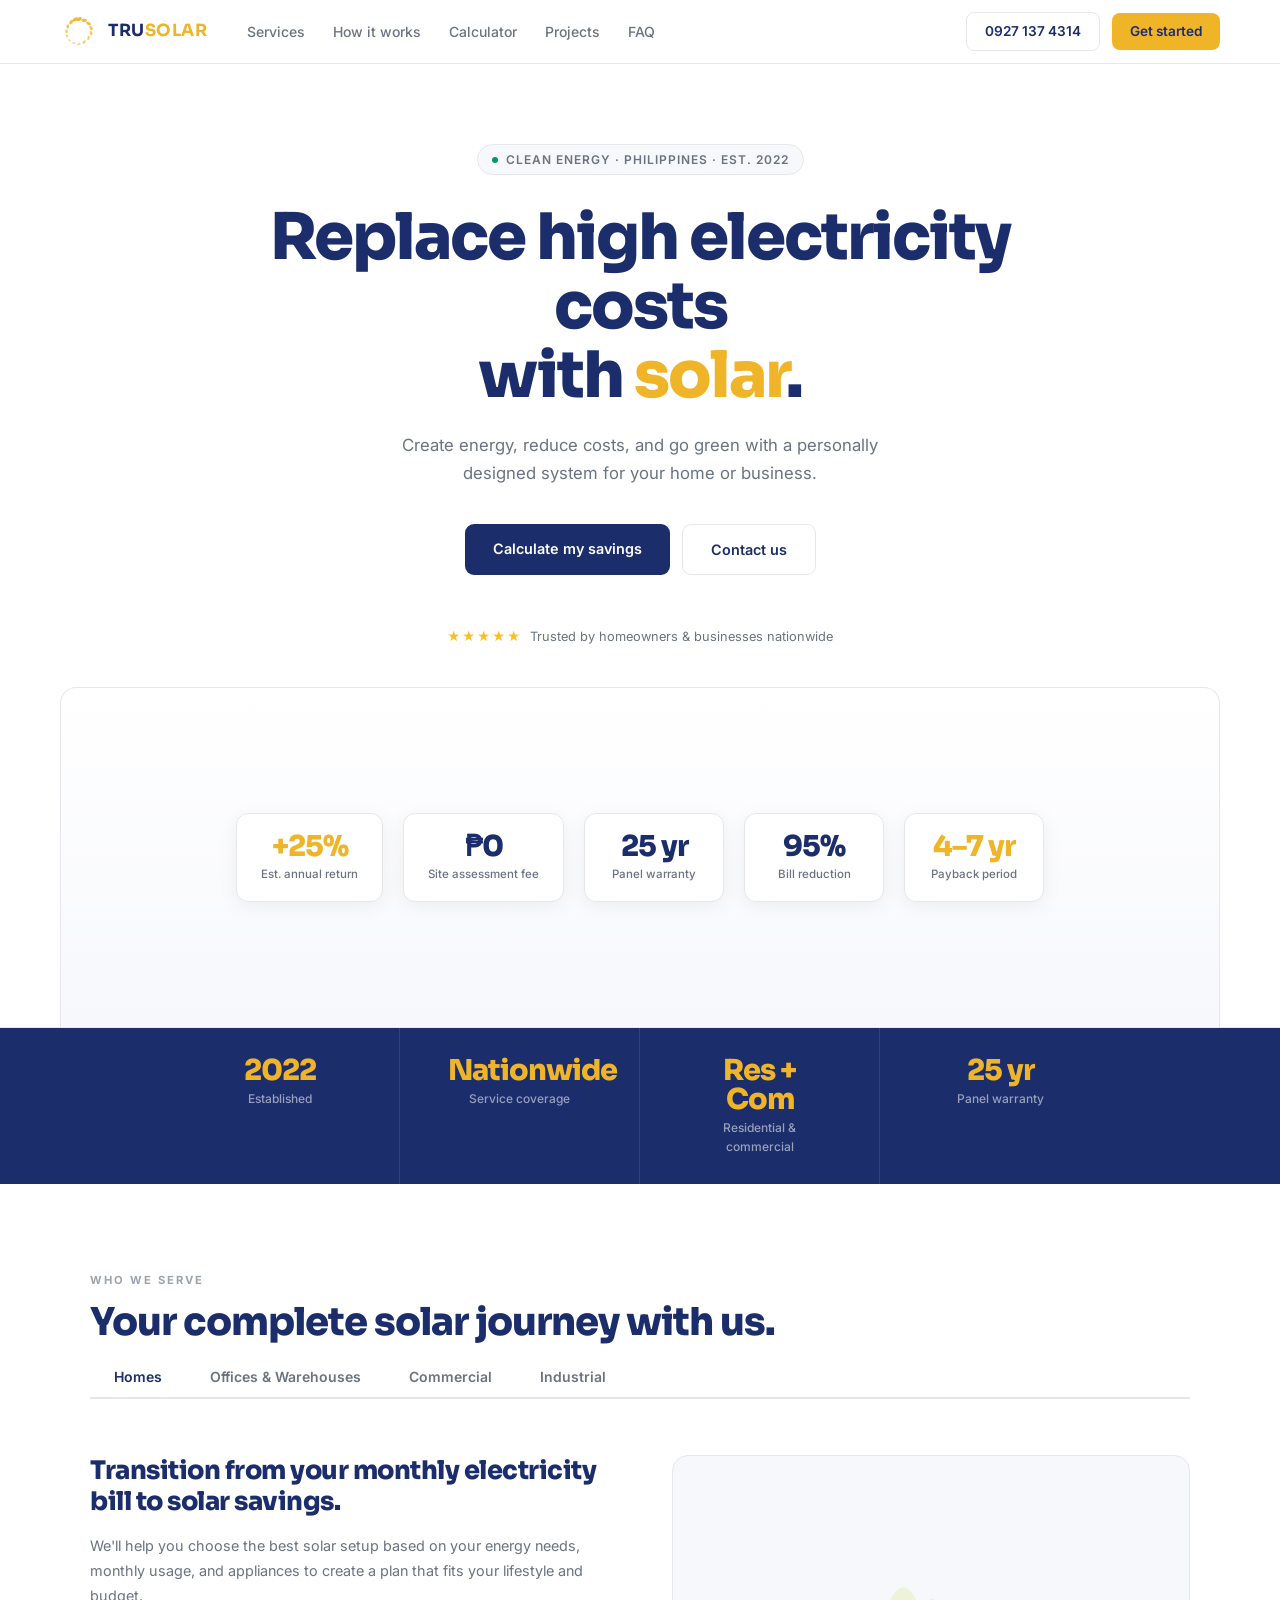
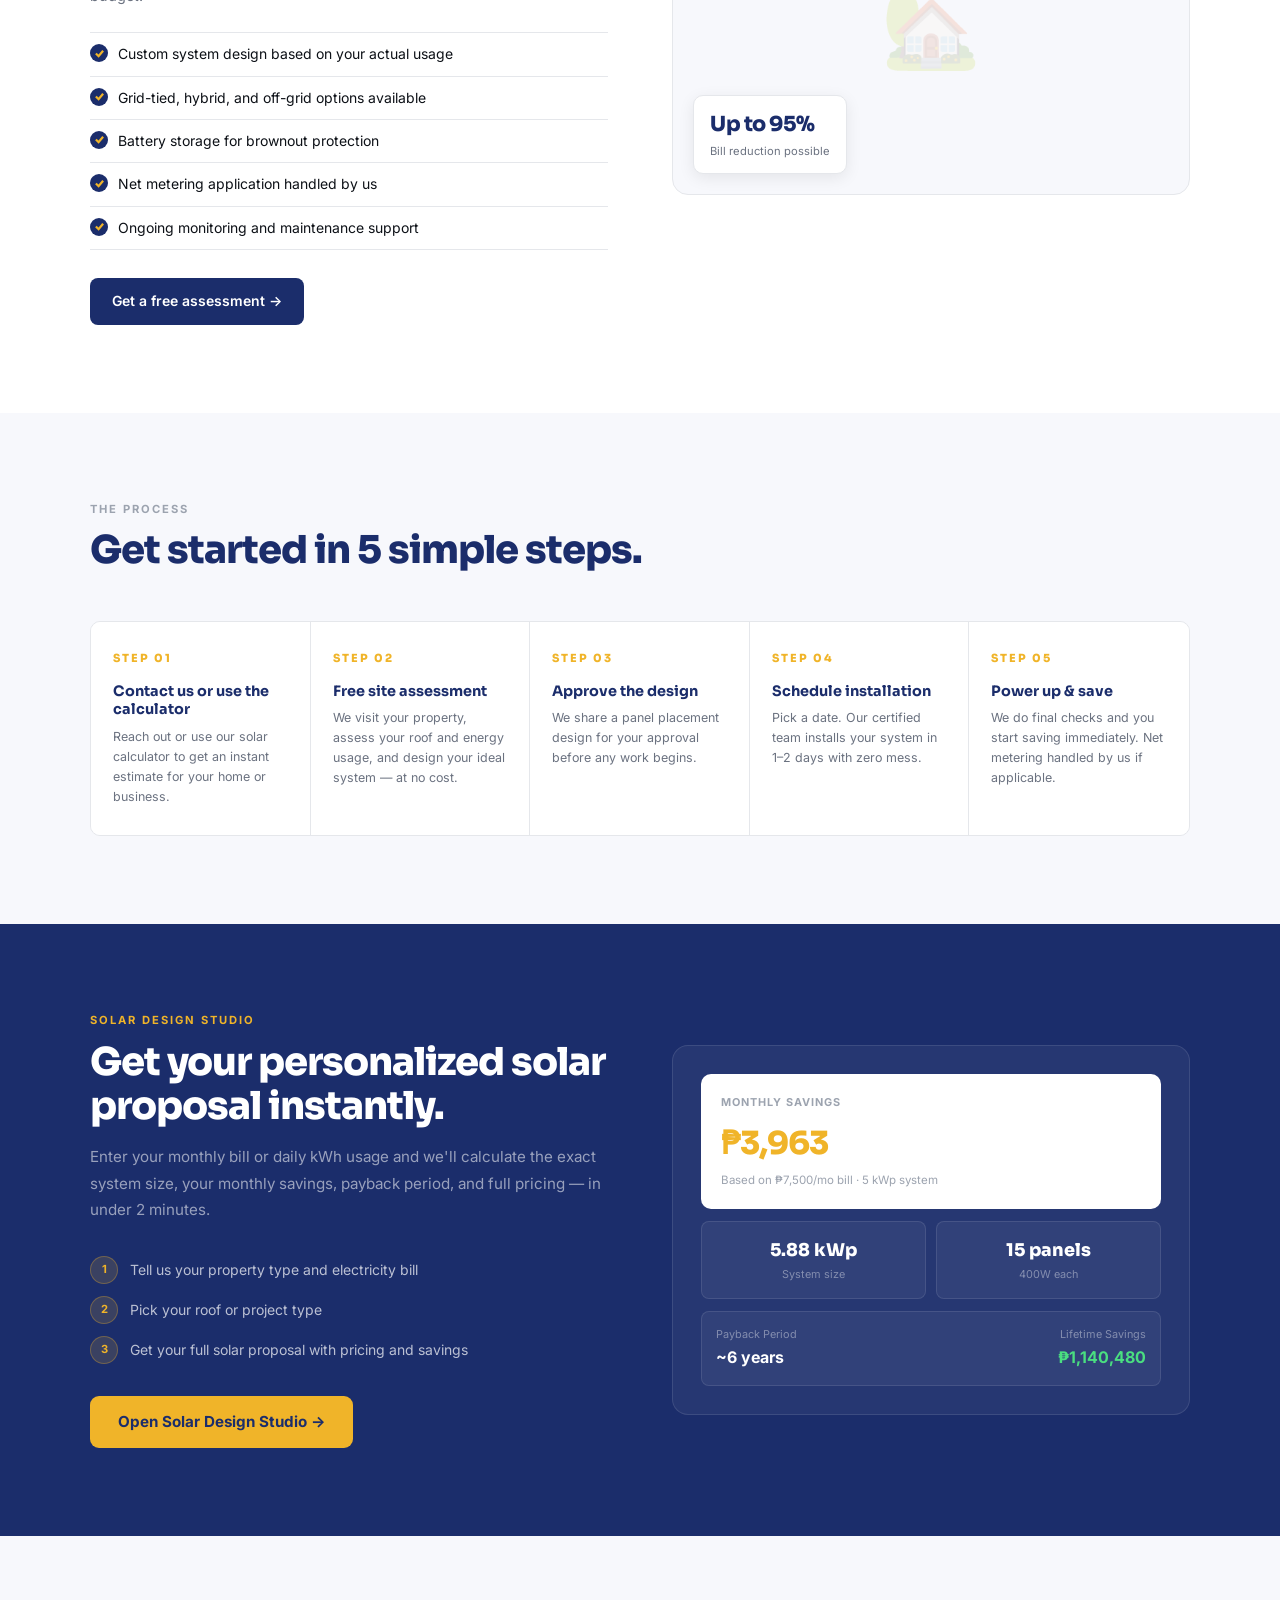
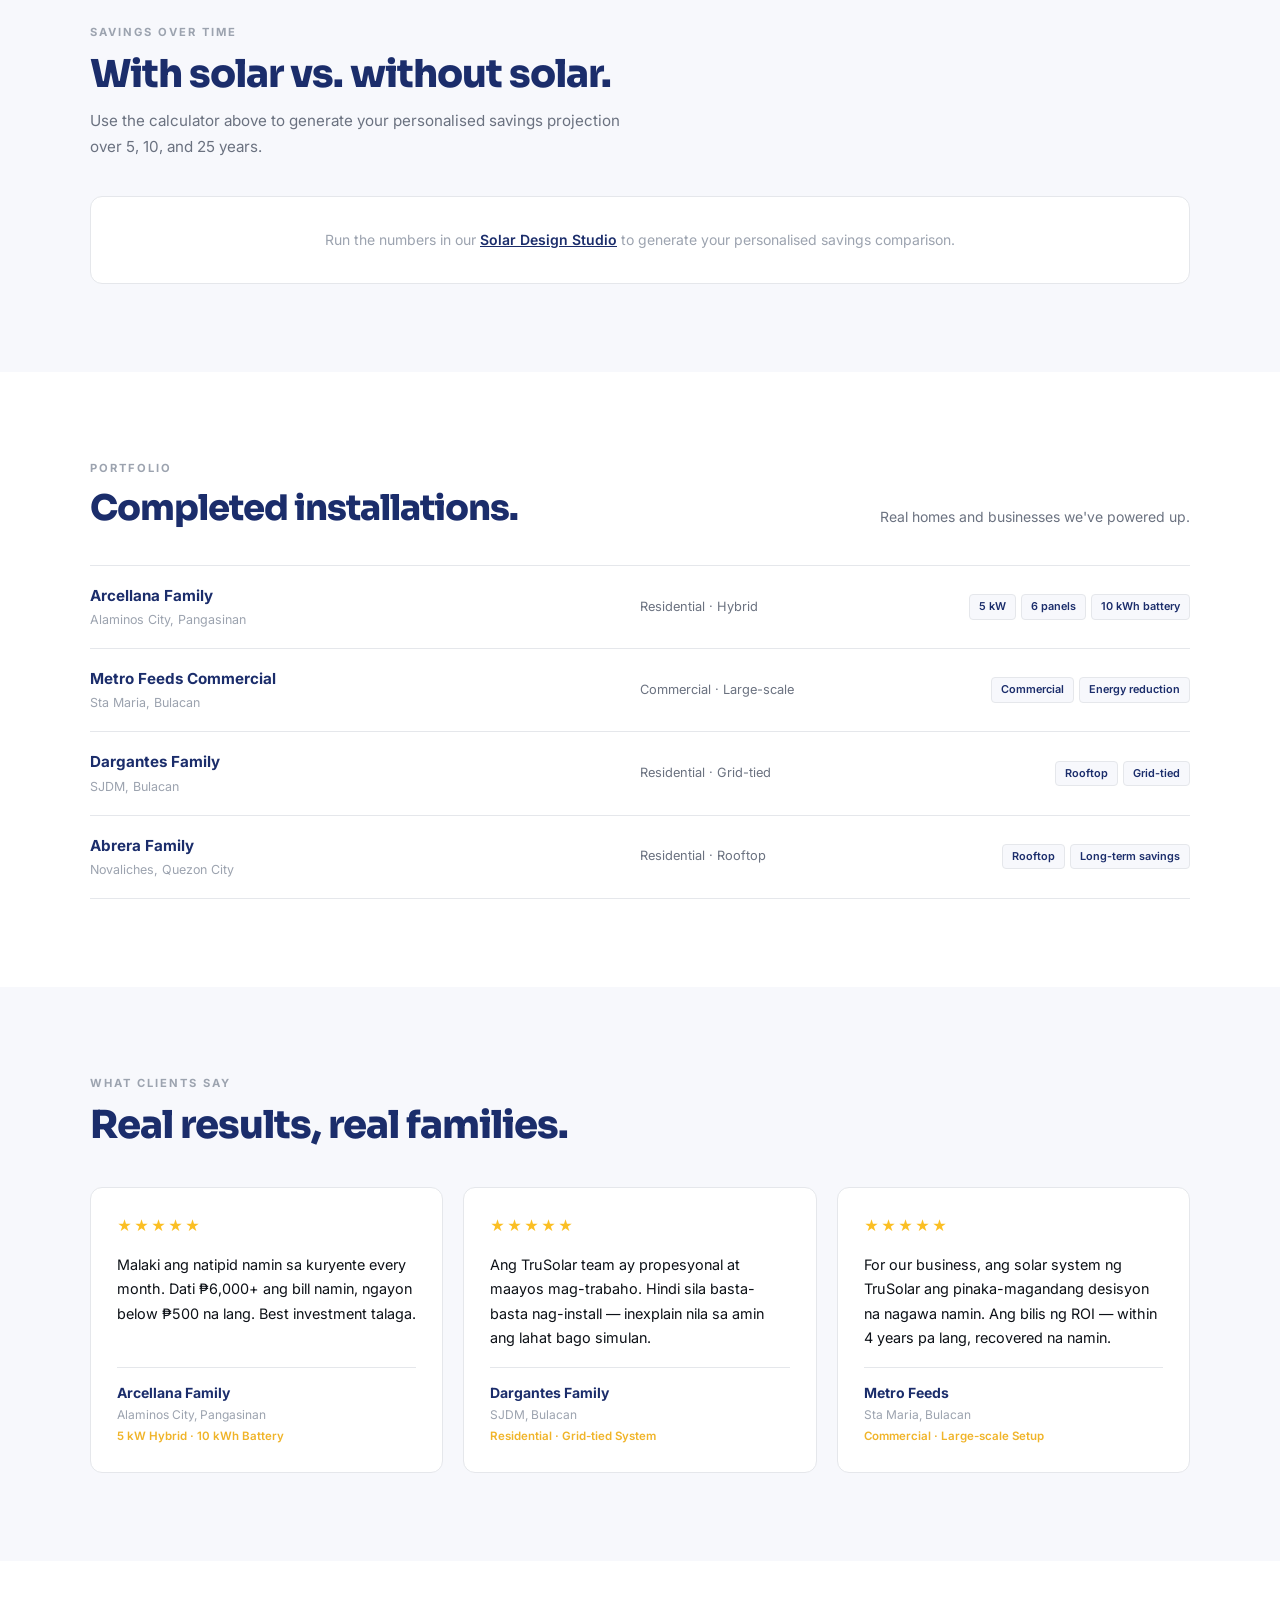
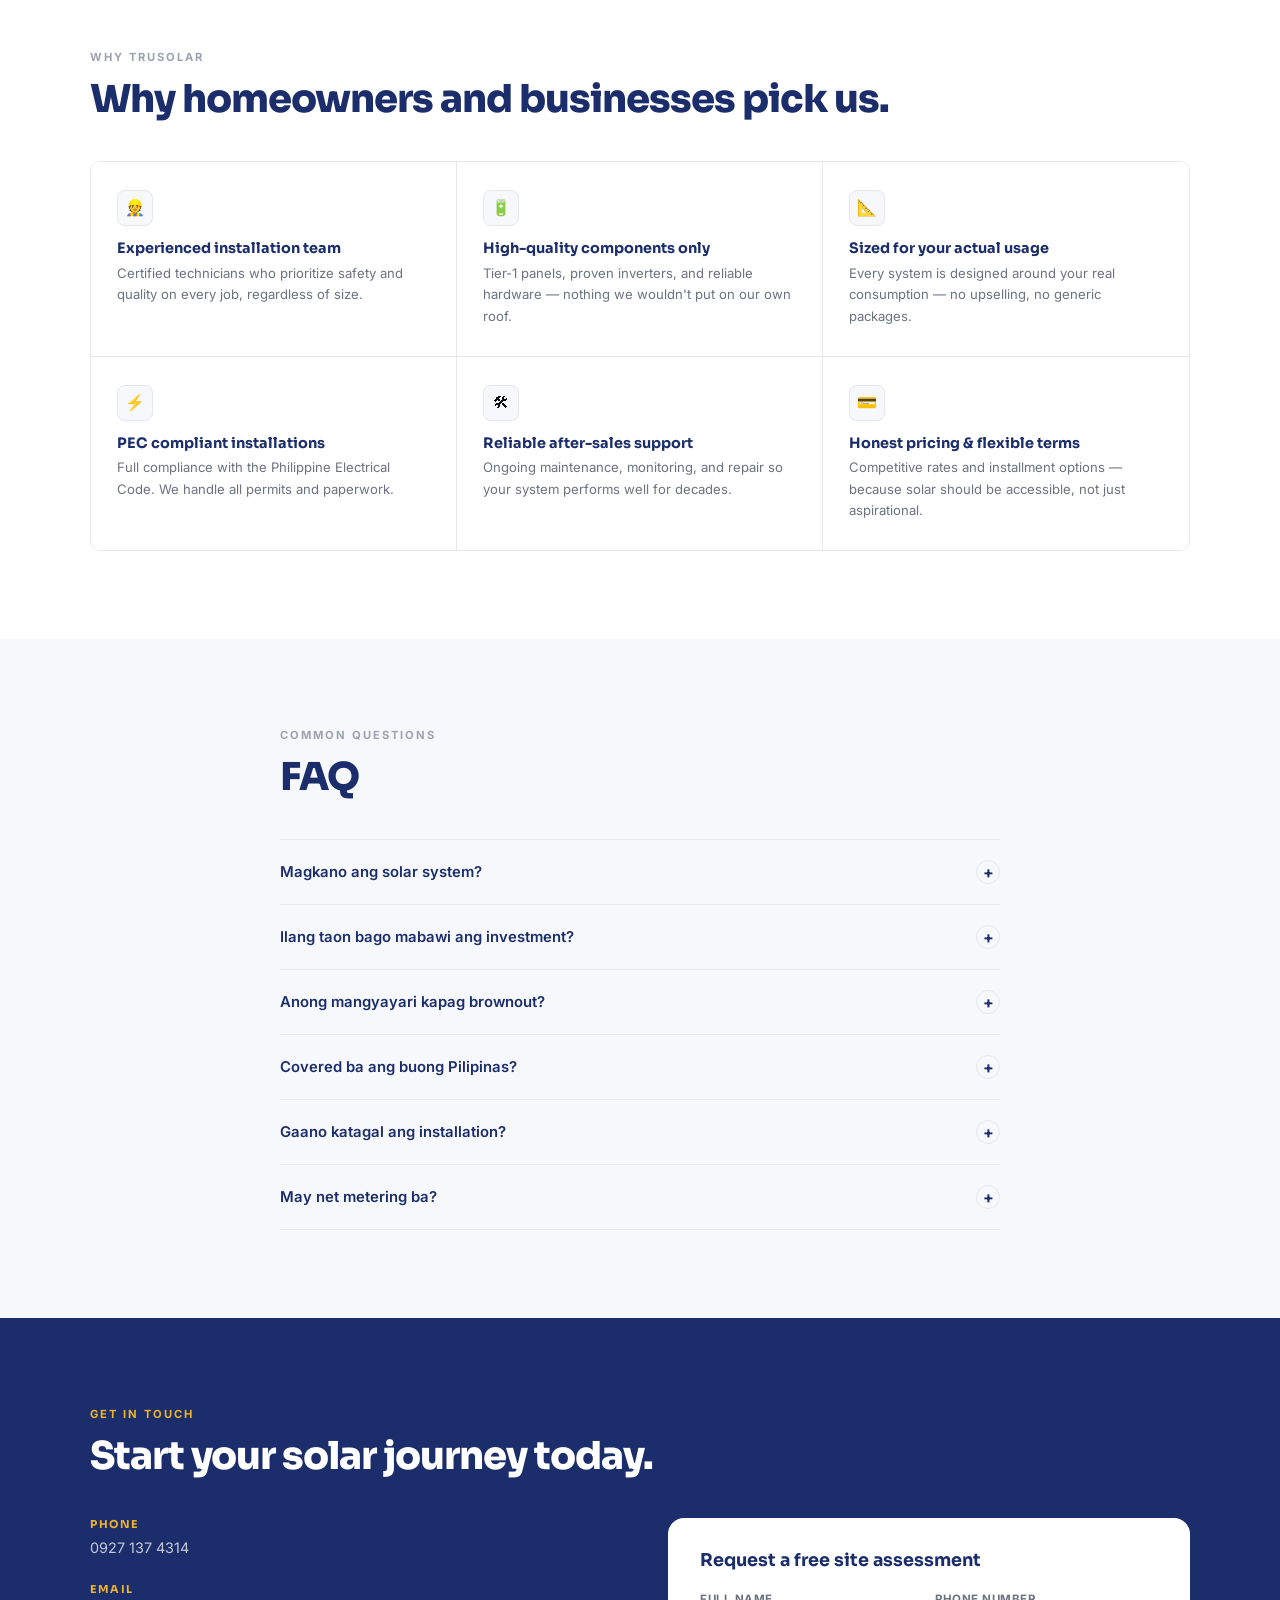
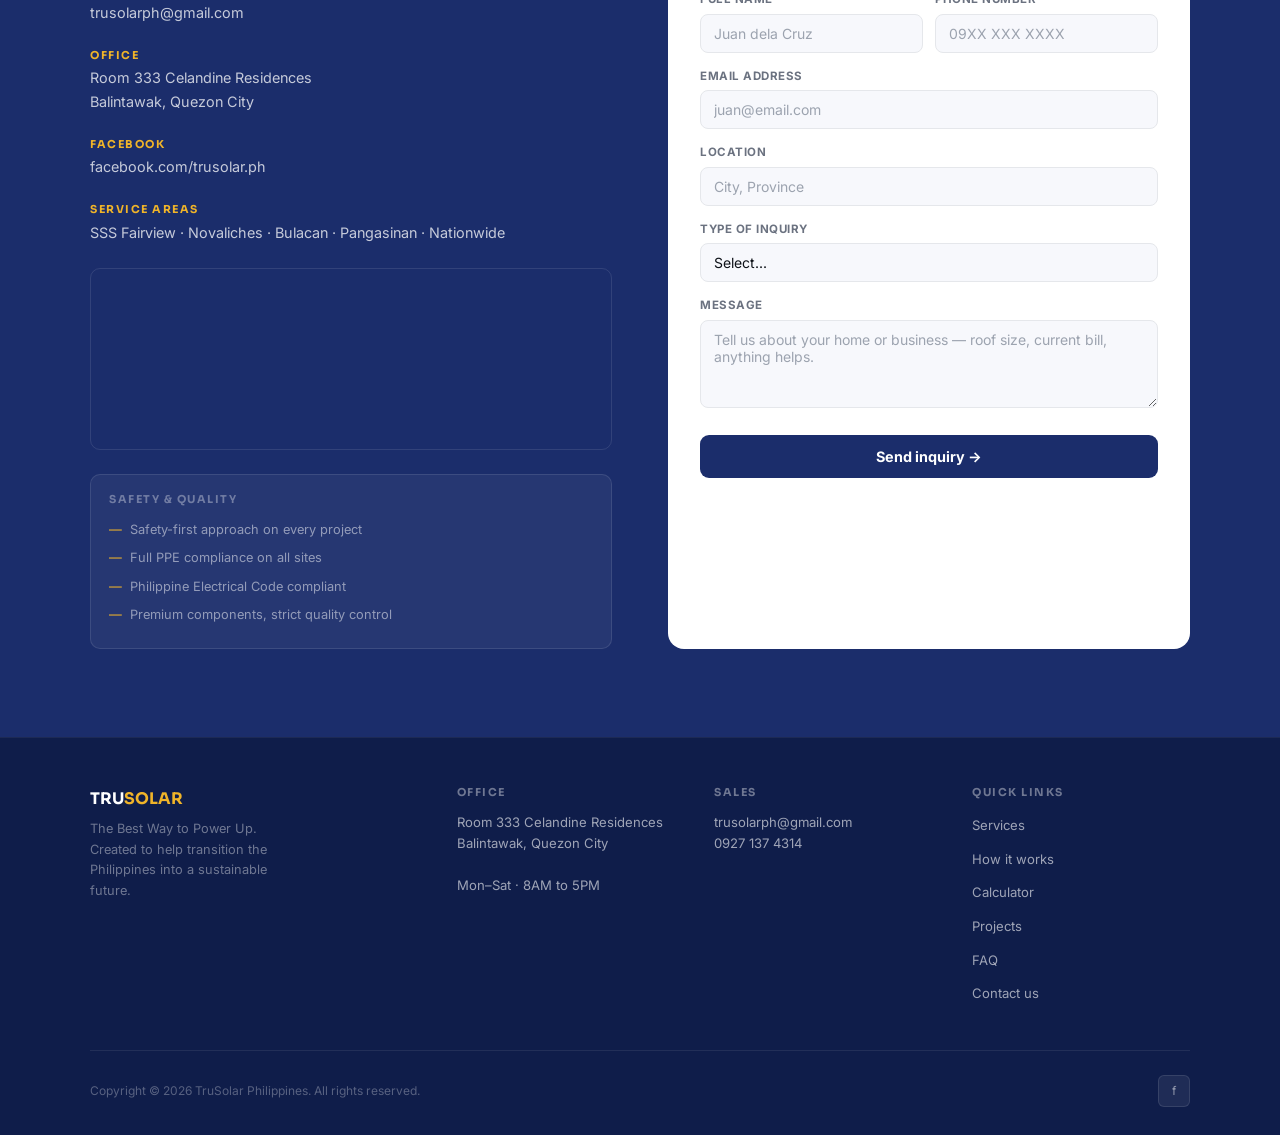
==== index.html @ 3d577ae3 "Fix broken links/dead code, extract CSS/JS, add SEO and docs - Fix Book Site Visit linking to a none" ====
<!DOCTYPE html>
<html lang="en">
<head>
<meta charset="UTF-8">
<meta name="viewport" content="width=device-width, initial-scale=1.0, shrink-to-fit=no">
<title>TruSolar — The Best Way to Power Up</title>
<meta name="description" content="Clean energy can start with you. Get solar panels installed today in the Philippines. TruSolar designs, supplies, and installs solar systems for homes and businesses nationwide.">
<meta property="og:type" content="website">
<meta property="og:site_name" content="TruSolar">
<meta property="og:title" content="TruSolar — The Best Way to Power Up">
<meta property="og:description" content="Clean energy can start with you. Get solar panels installed today in the Philippines. TruSolar designs, supplies, and installs solar systems for homes and businesses nationwide.">
<meta property="og:locale" content="en_PH">
<meta name="twitter:card" content="summary">
<meta name="twitter:title" content="TruSolar — The Best Way to Power Up">
<meta name="twitter:description" content="Clean energy can start with you. Get solar panels installed today in the Philippines.">
<link rel="icon" type="image/svg+xml" href="assets/favicon.svg">
<link href="https://fonts.googleapis.com/css2?family=Inter:wght@300;400;500;600;700&family=Sora:wght@600;700;800&display=swap" rel="stylesheet">
<link rel="stylesheet" href="css/landing.css">
</head>
<body>

<div id="pbar"></div>

<!-- MOBILE CTA BAR -->
<div class="mobile-cta-bar">
  <a href="tel:09271374314">Call us: 0927 137 4314</a>
</div>

<!-- NAV -->
<nav class="nav">
  <div class="nav-left">
    <a class="nav-brand" href="#">
      <svg viewBox="0 0 44 44" fill="none">
        <ellipse cx="22" cy="7"    rx="3.5" ry="2"   fill="#F0B429" opacity=".95" transform="rotate(-20 22 7)"/>
        <ellipse cx="28" cy="8.5"  rx="3.2" ry="1.8" fill="#F0B429" opacity=".9"  transform="rotate(5 28 8.5)"/>
        <ellipse cx="33" cy="12"   rx="3"   ry="1.7" fill="#F0B429" opacity=".85" transform="rotate(30 33 12)"/>
        <ellipse cx="36" cy="17.5" rx="2.8" ry="1.6" fill="#F0B429" opacity=".8"  transform="rotate(55 36 17.5)"/>
        <ellipse cx="36" cy="23.5" rx="2.6" ry="1.5" fill="#F0B429" opacity=".75" transform="rotate(80 36 23.5)"/>
        <ellipse cx="33" cy="29"   rx="2.4" ry="1.4" fill="#F0B429" opacity=".7"  transform="rotate(105 33 29)"/>
        <ellipse cx="28" cy="33.5" rx="2.2" ry="1.3" fill="#F0B429" opacity=".65" transform="rotate(130 28 33.5)"/>
        <ellipse cx="22" cy="36"   rx="2"   ry="1.2" fill="#F0B429" opacity=".6"  transform="rotate(155 22 36)"/>
        <ellipse cx="16" cy="35"   rx="1.9" ry="1.1" fill="#F0B429" opacity=".55" transform="rotate(175 16 35)"/>
        <ellipse cx="11" cy="31.5" rx="1.8" ry="1"   fill="#F0B429" opacity=".55" transform="rotate(-155 11 31.5)"/>
        <ellipse cx="8"  cy="26.5" rx="2"   ry="1.2" fill="#F0B429" opacity=".62" transform="rotate(-130 8 26.5)"/>
        <ellipse cx="7.5" cy="21"  rx="2.3" ry="1.4" fill="#F0B429" opacity=".7"  transform="rotate(-105 7.5 21)"/>
        <ellipse cx="9"  cy="15.5" rx="2.6" ry="1.6" fill="#F0B429" opacity=".78" transform="rotate(-80 9 15.5)"/>
        <ellipse cx="13" cy="10.5" rx="3"   ry="1.8" fill="#F0B429" opacity=".86" transform="rotate(-55 13 10.5)"/>
        <ellipse cx="17.5" cy="7.5" rx="3.3" ry="1.9" fill="#F0B429" opacity=".93" transform="rotate(-30 17.5 7.5)"/>
      </svg>
      <span class="nav-brand-name">TRU<span>SOLAR</span></span>
    </a>
    <ul class="nav-links">
      <li><a href="#clients">Services</a></li>
      <li><a href="#how">How it works</a></li>
      <li><a href="calculator.html">Calculator</a></li>
      <li><a href="#projects">Projects</a></li>
      <li><a href="#faq">FAQ</a></li>
    </ul>
  </div>
  <div class="nav-right">
    <a class="nav-btn-ghost" href="tel:09271374314">0927 137 4314</a>
    <a class="nav-btn-solid" href="#contact">Get started</a>
  </div>
</nav>

<!-- HERO -->
<section class="hero">
  <div class="hero-tag">Clean energy · Philippines · Est. 2022</div>
  <h1>Replace high electricity costs<br>with <em>solar</em>.</h1>
  <p class="hero-sub">Create energy, reduce costs, and go green with a personally designed system for your home or business.</p>
  <div class="hero-btns">
    <a class="btn-primary" href="calculator.html">Calculate my savings</a>
    <a class="btn-secondary" href="#contact">Contact us</a>
  </div>
  <div class="hero-rating">
    <span class="stars">★★★★★</span>
    Trusted by homeowners & businesses nationwide
  </div>
  <div class="hero-img-strip">
    <div class="hero-img-inner">
      <div class="hero-stat-pill gold-pill">
        <div class="hsp-num">+25%</div>
        <div class="hsp-label">Est. annual return</div>
      </div>
      <div class="hero-stat-pill">
        <div class="hsp-num">₱0</div>
        <div class="hsp-label">Site assessment fee</div>
      </div>
      <div class="hero-stat-pill">
        <div class="hsp-num">25 yr</div>
        <div class="hsp-label">Panel warranty</div>
      </div>
      <div class="hero-stat-pill">
        <div class="hsp-num">95%</div>
        <div class="hsp-label">Bill reduction</div>
      </div>
      <div class="hero-stat-pill gold-pill">
        <div class="hsp-num">4–7 yr</div>
        <div class="hsp-label">Payback period</div>
      </div>
    </div>
  </div>
</section>

<!-- STATS BAR -->
<div class="stats-bar">
  <div class="stat-item"><div class="stat-num">2022</div><div class="stat-label">Established</div></div>
  <div class="stat-item"><div class="stat-num">Nationwide</div><div class="stat-label">Service coverage</div></div>
  <div class="stat-item"><div class="stat-num">Res + Com</div><div class="stat-label">Residential & commercial</div></div>
  <div class="stat-item"><div class="stat-num">25 yr</div><div class="stat-label">Panel warranty</div></div>
</div>

<!-- CLIENT TYPES -->
<section class="clients-section" id="clients">
  <div class="clients-inner">
    <p class="eyebrow">Who we serve</p>
    <h2 class="section-title">Your complete solar journey with us.</h2>
    <div class="client-tabs">
      <button class="client-tab active" onclick="switchClient('homes',this)">Homes</button>
      <button class="client-tab" onclick="switchClient('offices',this)">Offices & Warehouses</button>
      <button class="client-tab" onclick="switchClient('commercial',this)">Commercial</button>
      <button class="client-tab" onclick="switchClient('industrial',this)">Industrial</button>
    </div>

    <div class="client-panel active" id="cp-homes">
      <div class="client-layout">
        <div class="client-text">
          <h3>Transition from your monthly electricity bill to solar savings.</h3>
          <p>We'll help you choose the best solar setup based on your energy needs, monthly usage, and appliances to create a plan that fits your lifestyle and budget.</p>
          <ul class="client-features">
            <li><span class="cf-check"><svg viewBox="0 0 10 10"><polyline points="1,5 4,8 9,2"/></svg></span>Custom system design based on your actual usage</li>
            <li><span class="cf-check"><svg viewBox="0 0 10 10"><polyline points="1,5 4,8 9,2"/></svg></span>Grid-tied, hybrid, and off-grid options available</li>
            <li><span class="cf-check"><svg viewBox="0 0 10 10"><polyline points="1,5 4,8 9,2"/></svg></span>Battery storage for brownout protection</li>
            <li><span class="cf-check"><svg viewBox="0 0 10 10"><polyline points="1,5 4,8 9,2"/></svg></span>Net metering application handled by us</li>
            <li><span class="cf-check"><svg viewBox="0 0 10 10"><polyline points="1,5 4,8 9,2"/></svg></span>Ongoing monitoring and maintenance support</li>
          </ul>
          <a class="client-cta" href="#contact">Get a free assessment →</a>
        </div>
        <div class="client-visual">
          <div class="cv-icon">🏡</div>
          <div class="cv-badge">
            <div class="cvb-num">Up to 95%</div>
            <div class="cvb-label">Bill reduction possible</div>
          </div>
        </div>
      </div>
    </div>

    <div class="client-panel" id="cp-offices">
      <div class="client-layout">
        <div class="client-text">
          <h3>Power your daytime office & warehouse operations with solar.</h3>
          <p>Take advantage of your daytime operations with unused roof space. We'll design a system that maximizes your ROI based on your operating hours and energy profile.</p>
          <ul class="client-features">
            <li><span class="cf-check"><svg viewBox="0 0 10 10"><polyline points="1,5 4,8 9,2"/></svg></span>Predictable returns on consistent daytime usage</li>
            <li><span class="cf-check"><svg viewBox="0 0 10 10"><polyline points="1,5 4,8 9,2"/></svg></span>Large roof space fully utilized</li>
            <li><span class="cf-check"><svg viewBox="0 0 10 10"><polyline points="1,5 4,8 9,2"/></svg></span>Net metering to export excess power</li>
            <li><span class="cf-check"><svg viewBox="0 0 10 10"><polyline points="1,5 4,8 9,2"/></svg></span>System monitoring included</li>
          </ul>
          <a class="client-cta" href="#contact">Talk to our team →</a>
        </div>
        <div class="client-visual">
          <div class="cv-icon">🏢</div>
          <div class="cv-badge">
            <div class="cvb-num">Fast ROI</div>
            <div class="cvb-label">Daytime operations = max solar use</div>
          </div>
        </div>
      </div>
    </div>

    <div class="client-panel" id="cp-commercial">
      <div class="client-layout">
        <div class="client-text">
          <h3>Allow your guests to choose sustainable stays while saving you money.</h3>
          <p>For hotels, resorts, and hospitality businesses running 24 hours — we design systems that offset your daytime power needs while exporting excess to the grid at night.</p>
          <ul class="client-features">
            <li><span class="cf-check"><svg viewBox="0 0 10 10"><polyline points="1,5 4,8 9,2"/></svg></span>24-hour power strategy built in</li>
            <li><span class="cf-check"><svg viewBox="0 0 10 10"><polyline points="1,5 4,8 9,2"/></svg></span>Export program for night-time offset</li>
            <li><span class="cf-check"><svg viewBox="0 0 10 10"><polyline points="1,5 4,8 9,2"/></svg></span>Real-time system performance monitoring</li>
            <li><span class="cf-check"><svg viewBox="0 0 10 10"><polyline points="1,5 4,8 9,2"/></svg></span>Sustainability story for your guests</li>
          </ul>
          <a class="client-cta" href="#contact">Get a quote →</a>
        </div>
        <div class="client-visual">
          <div class="cv-icon">🏨</div>
          <div class="cv-badge">
            <div class="cvb-num">24/7</div>
            <div class="cvb-label">Power strategy designed for you</div>
          </div>
        </div>
      </div>
    </div>

    <div class="client-panel" id="cp-industrial">
      <div class="client-layout">
        <div class="client-text">
          <h3>Reduce the cost of your products with cheaper energy.</h3>
          <p>For manufacturing facilities — cut operating costs with a fully integrated solar system. From inverters to panels, design, construction, permitting, and monitoring.</p>
          <ul class="client-features">
            <li><span class="cf-check"><svg viewBox="0 0 10 10"><polyline points="1,5 4,8 9,2"/></svg></span>Fully integrated, all-in-one solution</li>
            <li><span class="cf-check"><svg viewBox="0 0 10 10"><polyline points="1,5 4,8 9,2"/></svg></span>Lower cost of goods through cheaper energy</li>
            <li><span class="cf-check"><svg viewBox="0 0 10 10"><polyline points="1,5 4,8 9,2"/></svg></span>Design, construction, and permitting included</li>
            <li><span class="cf-check"><svg viewBox="0 0 10 10"><polyline points="1,5 4,8 9,2"/></svg></span>Minimize downtime with 24/7 monitoring</li>
          </ul>
          <a class="client-cta" href="#contact">Contact our team →</a>
        </div>
        <div class="client-visual">
          <div class="cv-icon">🏭</div>
          <div class="cv-badge">
            <div class="cvb-num">Lower OpEx</div>
            <div class="cvb-label">Reduce cost of production</div>
          </div>
        </div>
      </div>
    </div>
  </div>
</section>

<!-- HOW IT WORKS -->
<section class="how-section" id="how">
  <div class="how-inner">
    <p class="eyebrow">The process</p>
    <h2 class="section-title">Get started in 5 simple steps.</h2>
    <div class="how-steps">
      <div class="how-step">
        <div class="step-num">Step 01</div>
        <h4>Contact us or use the calculator</h4>
        <p>Reach out or use our solar calculator to get an instant estimate for your home or business.</p>
      </div>
      <div class="how-step">
        <div class="step-num">Step 02</div>
        <h4>Free site assessment</h4>
        <p>We visit your property, assess your roof and energy usage, and design your ideal system — at no cost.</p>
      </div>
      <div class="how-step">
        <div class="step-num">Step 03</div>
        <h4>Approve the design</h4>
        <p>We share a panel placement design for your approval before any work begins.</p>
      </div>
      <div class="how-step">
        <div class="step-num">Step 04</div>
        <h4>Schedule installation</h4>
        <p>Pick a date. Our certified team installs your system in 1–2 days with zero mess.</p>
      </div>
      <div class="how-step">
        <div class="step-num">Step 05</div>
        <h4>Power up & save</h4>
        <p>We do final checks and you start saving immediately. Net metering handled by us if applicable.</p>
      </div>
    </div>
  </div>
</section>

<!-- CALCULATOR -->
<section class="calc-section" id="calculator" style="background:var(--navy);padding:88px 60px;">
  <div style="max-width:1100px;margin:0 auto;display:grid;grid-template-columns:1fr 1fr;gap:64px;align-items:center;">
    <div>
      <p class="eyebrow" style="color:var(--gold);">Solar Design Studio</p>
      <h2 class="section-title" style="color:var(--white);margin-bottom:16px;">Get your personalized solar proposal instantly.</h2>
      <p style="color:rgba(255,255,255,.55);font-size:.95rem;line-height:1.75;margin-bottom:32px;">Enter your monthly bill or daily kWh usage and we'll calculate the exact system size, your monthly savings, payback period, and full pricing — in under 2 minutes.</p>
      <div style="display:flex;flex-direction:column;gap:12px;margin-bottom:32px;">
        <div style="display:flex;align-items:center;gap:12px;font-size:.875rem;color:rgba(255,255,255,.7);">
          <span style="width:28px;height:28px;background:rgba(240,180,41,.15);border:1px solid rgba(240,180,41,.3);border-radius:50%;display:flex;align-items:center;justify-content:center;flex-shrink:0;font-size:.7rem;color:var(--gold);font-weight:700;">1</span>
          Tell us your property type and electricity bill
        </div>
        <div style="display:flex;align-items:center;gap:12px;font-size:.875rem;color:rgba(255,255,255,.7);">
          <span style="width:28px;height:28px;background:rgba(240,180,41,.15);border:1px solid rgba(240,180,41,.3);border-radius:50%;display:flex;align-items:center;justify-content:center;flex-shrink:0;font-size:.7rem;color:var(--gold);font-weight:700;">2</span>
          Pick your roof or project type
        </div>
        <div style="display:flex;align-items:center;gap:12px;font-size:.875rem;color:rgba(255,255,255,.7);">
          <span style="width:28px;height:28px;background:rgba(240,180,41,.15);border:1px solid rgba(240,180,41,.3);border-radius:50%;display:flex;align-items:center;justify-content:center;flex-shrink:0;font-size:.7rem;color:var(--gold);font-weight:700;">3</span>
          Get your full solar proposal with pricing and savings
        </div>
      </div>
      <a href="calculator.html" style="display:inline-flex;align-items:center;gap:8px;background:var(--gold);color:var(--navy);font-weight:700;font-size:.95rem;padding:14px 28px;border-radius:9px;text-decoration:none;transition:background .15s;" onmouseover="this.style.background='var(--gold2)'" onmouseout="this.style.background='var(--gold)'">
        Open Solar Design Studio →
      </a>
    </div>
    <div style="background:rgba(255,255,255,.05);border:1px solid rgba(255,255,255,.1);border-radius:16px;padding:28px;">
      <div style="background:var(--white);border-radius:10px;padding:20px;margin-bottom:12px;">
        <div style="font-size:.68rem;font-weight:700;text-transform:uppercase;letter-spacing:1px;color:var(--gray2);margin-bottom:6px;">Monthly Savings</div>
        <div style="font-size:2rem;font-weight:800;color:var(--gold);font-family:'Sora',sans-serif;letter-spacing:-1px;">₱3,963</div>
        <div style="font-size:.72rem;color:var(--gray2);margin-top:2px;">Based on ₱7,500/mo bill · 5 kWp system</div>
      </div>
      <div style="display:grid;grid-template-columns:1fr 1fr;gap:10px;margin-bottom:12px;">
        <div style="background:rgba(255,255,255,.05);border:1px solid rgba(255,255,255,.1);border-radius:8px;padding:14px;text-align:center;">
          <div style="font-size:1.1rem;font-weight:800;color:var(--white);font-family:'Sora',sans-serif;">5.88 kWp</div>
          <div style="font-size:.68rem;color:rgba(255,255,255,.4);margin-top:2px;">System size</div>
        </div>
        <div style="background:rgba(255,255,255,.05);border:1px solid rgba(255,255,255,.1);border-radius:8px;padding:14px;text-align:center;">
          <div style="font-size:1.1rem;font-weight:800;color:var(--white);font-family:'Sora',sans-serif;">15 panels</div>
          <div style="font-size:.68rem;color:rgba(255,255,255,.4);margin-top:2px;">400W each</div>
        </div>
      </div>
      <div style="background:rgba(255,255,255,.05);border:1px solid rgba(255,255,255,.1);border-radius:8px;padding:14px;display:flex;justify-content:space-between;align-items:center;">
        <div>
          <div style="font-size:.68rem;color:rgba(255,255,255,.4);margin-bottom:2px;">Payback Period</div>
          <div style="font-size:1rem;font-weight:700;color:var(--white);">~6 years</div>
        </div>
        <div style="text-align:right;">
          <div style="font-size:.68rem;color:rgba(255,255,255,.4);margin-bottom:2px;">Lifetime Savings</div>
          <div style="font-size:1rem;font-weight:700;color:#4ADE80;">₱1,140,480</div>
        </div>
      </div>
    </div>
  </div>
</section>

<!-- ROI COMPARISON -->
<section class="roi-section" id="roi">
  <div class="roi-inner">
    <p class="eyebrow">Savings over time</p>
    <h2 class="section-title">With solar vs. without solar.</h2>
    <p class="section-sub">Use the calculator above to generate your personalised savings projection over 5, 10, and 25 years.</p>
    <div class="roi-empty" id="roi-empty">Run the numbers in our <a href="calculator.html">Solar Design Studio</a> to generate your personalised savings comparison.</div>
    <div class="roi-chart" id="roi-chart">
      <div class="roi-cards">
        <div class="roi-card"><div class="rc-label">5-year savings</div><div class="rc-val" id="roi-5">—</div><div class="rc-sub">vs. paying full utility bills</div></div>
        <div class="roi-card"><div class="rc-label">10-year savings</div><div class="rc-val" id="roi-10">—</div><div class="rc-sub">after payback period</div></div>
        <div class="roi-card"><div class="rc-label">25-year savings</div><div class="rc-val" id="roi-25">—</div><div class="rc-sub">full panel lifetime</div></div>
      </div>
      <div class="roi-compare">
        <p class="roi-compare-title">Total electricity cost — with solar vs. without</p>
        <div class="roi-bar-row">
          <span class="roi-bar-period">5 years</span>
          <div class="roi-track"><div class="roi-bar-with" id="bw5">With TruSolar</div></div>
          <div class="roi-track"><div class="roi-bar-without" id="bwo5">Without solar</div></div>
        </div>
        <div class="roi-bar-row" style="margin-top:10px;">
          <span class="roi-bar-period">25 years</span>
          <div class="roi-track"><div class="roi-bar-with" id="bw25">With TruSolar</div></div>
          <div class="roi-track"><div class="roi-bar-without" id="bwo25">Without solar</div></div>
        </div>
        <div class="roi-legend">
          <div class="roi-legend-item"><div class="roi-legend-dot" style="background:var(--navy)"></div>With TruSolar</div>
          <div class="roi-legend-item"><div class="roi-legend-dot" style="background:var(--line)"></div>Without solar</div>
        </div>
      </div>
    </div>
  </div>
</section>

<!-- PROJECTS -->
<section class="projects-section" id="projects">
  <div class="proj-inner">
    <div class="proj-head">
      <div><p class="eyebrow">Portfolio</p><h2 class="section-title" style="margin-bottom:0;">Completed installations.</h2></div>
      <p style="font-size:.875rem;color:var(--gray);">Real homes and businesses we've powered up.</p>
    </div>
    <div class="proj-table">
      <div class="proj-row"><div><p class="proj-name">Arcellana Family</p><p class="proj-loc">Alaminos City, Pangasinan</p></div><p class="proj-type">Residential · Hybrid</p><div class="proj-tags"><span class="ptag">5 kW</span><span class="ptag">6 panels</span><span class="ptag">10 kWh battery</span></div></div>
      <div class="proj-row"><div><p class="proj-name">Metro Feeds Commercial</p><p class="proj-loc">Sta Maria, Bulacan</p></div><p class="proj-type">Commercial · Large-scale</p><div class="proj-tags"><span class="ptag">Commercial</span><span class="ptag">Energy reduction</span></div></div>
      <div class="proj-row"><div><p class="proj-name">Dargantes Family</p><p class="proj-loc">SJDM, Bulacan</p></div><p class="proj-type">Residential · Grid-tied</p><div class="proj-tags"><span class="ptag">Rooftop</span><span class="ptag">Grid-tied</span></div></div>
      <div class="proj-row"><div><p class="proj-name">Abrera Family</p><p class="proj-loc">Novaliches, Quezon City</p></div><p class="proj-type">Residential · Rooftop</p><div class="proj-tags"><span class="ptag">Rooftop</span><span class="ptag">Long-term savings</span></div></div>
    </div>
  </div>
</section>

<!-- TESTIMONIALS -->
<section class="testi-section" id="testimonials">
  <div class="testi-inner">
    <p class="eyebrow">What clients say</p>
    <h2 class="section-title">Real results, real families.</h2>
    <div class="testi-grid">
      <div class="testi-card">
        <div class="testi-stars">★★★★★</div>
        <p class="testi-quote">Malaki ang natipid namin sa kuryente every month. Dati ₱6,000+ ang bill namin, ngayon below ₱500 na lang. Best investment talaga.</p>
        <div class="testi-author"><p class="testi-name">Arcellana Family</p><p class="testi-loc">Alaminos City, Pangasinan</p><p class="testi-system">5 kW Hybrid · 10 kWh Battery</p></div>
      </div>
      <div class="testi-card">
        <div class="testi-stars">★★★★★</div>
        <p class="testi-quote">Ang TruSolar team ay propesyonal at maayos mag-trabaho. Hindi sila basta-basta nag-install — inexplain nila sa amin ang lahat bago simulan.</p>
        <div class="testi-author"><p class="testi-name">Dargantes Family</p><p class="testi-loc">SJDM, Bulacan</p><p class="testi-system">Residential · Grid-tied System</p></div>
      </div>
      <div class="testi-card">
        <div class="testi-stars">★★★★★</div>
        <p class="testi-quote">For our business, ang solar system ng TruSolar ang pinaka-magandang desisyon na nagawa namin. Ang bilis ng ROI — within 4 years pa lang, recovered na namin.</p>
        <div class="testi-author"><p class="testi-name">Metro Feeds</p><p class="testi-loc">Sta Maria, Bulacan</p><p class="testi-system">Commercial · Large-scale Setup</p></div>
      </div>
    </div>
  </div>
</section>

<!-- WHY -->
<section class="why-section" id="why">
  <div class="why-inner">
    <p class="eyebrow">Why TruSolar</p>
    <h2 class="section-title">Why homeowners and businesses pick us.</h2>
    <div class="why-grid">
      <div class="why-cell"><div class="why-icon">👷</div><h3>Experienced installation team</h3><p>Certified technicians who prioritize safety and quality on every job, regardless of size.</p></div>
      <div class="why-cell"><div class="why-icon">🔋</div><h3>High-quality components only</h3><p>Tier-1 panels, proven inverters, and reliable hardware — nothing we wouldn't put on our own roof.</p></div>
      <div class="why-cell"><div class="why-icon">📐</div><h3>Sized for your actual usage</h3><p>Every system is designed around your real consumption — no upselling, no generic packages.</p></div>
      <div class="why-cell"><div class="why-icon">⚡</div><h3>PEC compliant installations</h3><p>Full compliance with the Philippine Electrical Code. We handle all permits and paperwork.</p></div>
      <div class="why-cell"><div class="why-icon">🛠</div><h3>Reliable after-sales support</h3><p>Ongoing maintenance, monitoring, and repair so your system performs well for decades.</p></div>
      <div class="why-cell"><div class="why-icon">💳</div><h3>Honest pricing & flexible terms</h3><p>Competitive rates and installment options — because solar should be accessible, not just aspirational.</p></div>
    </div>
  </div>
</section>

<!-- FAQ -->
<section class="faq-section" id="faq">
  <div class="faq-inner">
    <p class="eyebrow">Common questions</p>
    <h2 class="section-title">FAQ</h2>
    <div class="faq-list">
      <div class="faq-item"><button class="faq-q" onclick="toggleFaq(this)">Magkano ang solar system?<span class="faq-icon">+</span></button><div class="faq-a">Depende sa laki ng system. Sa average na bahay na gumagamit ng 20 kWh/day, ang 4–5 kWp system ay nasa ₱220,000–₱280,000. Libre ang site assessment namin para malaman ang exact na quote para sa inyong tahanan.</div></div>
      <div class="faq-item"><button class="faq-q" onclick="toggleFaq(this)">Ilang taon bago mabawi ang investment?<span class="faq-icon">+</span></button><div class="faq-a">Sa karamihan ng residential installations, ang payback period ay 4–7 taon. Pagkatapos noon, essentially libre na ang iyong kuryente — at ang mga panels ay tumatagal ng 25+ taon.</div></div>
      <div class="faq-item"><button class="faq-q" onclick="toggleFaq(this)">Anong mangyayari kapag brownout?<span class="faq-icon">+</span></button><div class="faq-a">Grid-tied systems ay nag-o-off din kapag brownout para sa safety ng linemen. Hybrid systems na may battery storage ay nagbibigay ng kuryente kahit brownout — ito ang recommended para sa mas mataas na proteksyon.</div></div>
      <div class="faq-item"><button class="faq-q" onclick="toggleFaq(this)">Covered ba ang buong Pilipinas?<span class="faq-icon">+</span></button><div class="faq-a">Oo, nagse-serve kami nationwide. Ang aming main operations ay nasa Quezon City, pero nagtatrabaho kami sa buong Luzon, Visayas, at Mindanao.</div></div>
      <div class="faq-item"><button class="faq-q" onclick="toggleFaq(this)">Gaano katagal ang installation?<span class="faq-icon">+</span></button><div class="faq-a">Ang karaniwang residential installation ay tatagal ng 1–2 araw. Ang mas malalaking commercial projects ay maaaring 3–7 araw depende sa laki. Gagawin naming maayos at malinis ang trabaho.</div></div>
      <div class="faq-item"><button class="faq-q" onclick="toggleFaq(this)">May net metering ba?<span class="faq-icon">+</span></button><div class="faq-a">Oo! Tinutulungan namin ang aming mga kliyente na mag-apply para sa net metering sa Meralco o sa kanilang lokal na utility. Ibig sabihin, ang sobrang kuryente na nagagawa ng inyong solar panels ay ibabalik sa grid — at makakakuha kayo ng credit sa inyong bill. Approval typically takes 4–8 months.</div></div>
    </div>
  </div>
</section>

<!-- CONTACT -->
<section class="contact-section" id="contact">
  <div class="contact-inner">
    <p class="eyebrow" style="color:var(--gold);">Get in touch</p>
    <h2 class="section-title" style="color:var(--white);">Start your solar journey today.</h2>
    <div class="contact-layout">
      <div class="contact-info">
        <div class="ci-block"><h4>Phone</h4><p><a href="tel:09271374314">0927 137 4314</a></p></div>
        <div class="ci-block"><h4>Email</h4><p><a href="mailto:trusolarph@gmail.com">trusolarph@gmail.com</a></p></div>
        <div class="ci-block"><h4>Office</h4><p>Room 333 Celandine Residences<br>Balintawak, Quezon City</p></div>
        <div class="ci-block"><h4>Facebook</h4><p><a href="https://facebook.com/trusolar.ph" target="_blank">facebook.com/trusolar.ph</a></p></div>
        <div class="ci-block"><h4>Service areas</h4><p>SSS Fairview · Novaliches · Bulacan · Pangasinan · Nationwide</p></div>
        <div class="map-box"><iframe src="https://www.google.com/maps/embed?pb=!1m18!1m12!1m3!1d3859.5!2d121.0!3d14.66!2m3!1f0!2f0!3f0!3m2!1i1024!2i768!4f13.1!3m3!1m2!1s0x3397b0e2d4b0c5e7%3A0x1!2sBalintawak%2C%20Quezon%20City!5e0!3m2!1sen!2sph" allowfullscreen loading="lazy"></iframe></div>
        <div class="safety-box">
          <h4>Safety & quality</h4>
          <ul>
            <li>Safety-first approach on every project</li>
            <li>Full PPE compliance on all sites</li>
            <li>Philippine Electrical Code compliant</li>
            <li>Premium components, strict quality control</li>
          </ul>
        </div>
      </div>
      <div class="contact-form">
        <h3>Request a free site assessment</h3>
        <div id="form-body">
          <div class="form-row">
            <div class="form-field"><label for="f-name">Full name</label><input type="text" id="f-name" placeholder="Juan dela Cruz"></div>
            <div class="form-field"><label for="f-phone">Phone number</label><input type="tel" id="f-phone" placeholder="09XX XXX XXXX"></div>
          </div>
          <div class="form-field"><label for="f-email">Email address</label><input type="email" id="f-email" placeholder="juan@email.com"></div>
          <div class="form-field"><label for="f-location">Location</label><input type="text" id="f-location" placeholder="City, Province"></div>
          <div class="form-field"><label for="f-type">Type of inquiry</label>
            <select id="f-type">
              <option value="">Select...</option>
              <option>Residential installation</option>
              <option>Commercial installation</option>
              <option>Battery / hybrid system</option>
              <option>Maintenance / repair</option>
              <option>General inquiry</option>
            </select>
          </div>
          <div class="form-field"><label for="f-message">Message</label><textarea id="f-message" placeholder="Tell us about your home or business — roof size, current bill, anything helps."></textarea></div>
          <button class="form-submit" onclick="submitForm()">Send inquiry →</button>
        </div>
        <div class="form-success" id="form-success">
          <div class="fs-check">✅</div>
          <h4>Inquiry received!</h4>
          <p>Thank you! TruSolar will reach out within 24 hours to schedule your free site assessment.</p>
        </div>
      </div>
    </div>
  </div>
</section>

<!-- FOOTER -->
<footer>
  <div class="footer-inner">
    <div class="footer-top">
      <div class="footer-brand">
        <div class="footer-brand-name">TRU<span>SOLAR</span></div>
        <p class="footer-tagline">The Best Way to Power Up. Created to help transition the Philippines into a sustainable future.</p>
      </div>
      <div class="footer-col">
        <h4>Office</h4>
        <p>Room 333 Celandine Residences<br>Balintawak, Quezon City<br><br>Mon–Sat · 8AM to 5PM</p>
      </div>
      <div class="footer-col">
        <h4>Sales</h4>
        <p><a href="mailto:trusolarph@gmail.com">trusolarph@gmail.com</a><br><a href="tel:09271374314">0927 137 4314</a></p>
      </div>
      <div class="footer-col">
        <h4>Quick links</h4>
        <ul>
          <li><a href="#clients">Services</a></li>
          <li><a href="#how">How it works</a></li>
          <li><a href="calculator.html">Calculator</a></li>
          <li><a href="#projects">Projects</a></li>
          <li><a href="#faq">FAQ</a></li>
          <li><a href="#contact">Contact us</a></li>
        </ul>
      </div>
    </div>
    <div class="footer-bottom">
      <p class="footer-copy">Copyright © <span id="copy-year">2026</span> TruSolar Philippines. All rights reserved.</p>
      <div class="footer-socials">
        <a class="social-link" href="https://facebook.com/trusolar.ph" target="_blank">f</a>
      </div>
    </div>
  </div>
</footer>

<script src="js/landing.js" defer></script>
</body>
</html>
---- css/landing.css ----
*,*::before,*::after{box-sizing:border-box;margin:0;padding:0;}
:root{
  --navy:#1B2D6B;
  --navy2:#0F1D4A;
  --gold:#F0B429;
  --gold2:#FFC93E;
  --white:#FFFFFF;
  --off:#F7F8FC;
  --ink:#0D1117;
  --gray:#6B7280;
  --gray2:#9CA3AF;
  --line:#E5E7EB;
  --green:#059669;
  --r:10px;
}
html{scroll-behavior:smooth;}
body{font-family:'Inter',sans-serif;color:var(--ink);background:var(--white);line-height:1.6;-webkit-font-smoothing:antialiased;}
h1,h2,h3,h4{font-family:'Sora',sans-serif;line-height:1.15;}
a{color:inherit;text-decoration:none;}
img{max-width:100%;display:block;}
button{cursor:pointer;font-family:'Inter',sans-serif;}

/* ── PROGRESS BAR ── */
#pbar{position:fixed;top:0;left:0;height:2px;background:var(--gold);width:0%;z-index:9999;transition:width .1s linear;}

/* ── NAV ── */
.nav{
  position:sticky;top:0;z-index:500;
  background:rgba(255,255,255,.95);
  backdrop-filter:blur(12px);
  border-bottom:1px solid var(--line);
  display:flex;align-items:center;justify-content:space-between;
  padding:0 60px;height:64px;
}
.nav-left{display:flex;align-items:center;gap:40px;}
.nav-brand{display:flex;align-items:center;gap:10px;}
.nav-brand svg{width:38px;height:38px;flex-shrink:0;}
.nav-brand-name{font-family:'Sora',sans-serif;font-size:1.05rem;font-weight:700;color:var(--navy);letter-spacing:.5px;}
.nav-brand-name span{color:var(--gold);}
.nav-links{display:flex;gap:28px;list-style:none;}
.nav-links a{font-size:.875rem;color:var(--gray);font-weight:500;transition:color .15s;}
.nav-links a:hover{color:var(--navy);}
.nav-right{display:flex;align-items:center;gap:12px;}
.nav-btn-ghost{font-size:.85rem;font-weight:600;color:var(--navy);padding:8px 18px;border-radius:8px;border:1.5px solid var(--line);transition:all .15s;}
.nav-btn-ghost:hover{border-color:var(--navy);background:var(--off);}
.nav-btn-solid{font-size:.85rem;font-weight:600;color:var(--navy);background:var(--gold);padding:8px 18px;border-radius:8px;border:none;transition:background .15s;}
.nav-btn-solid:hover{background:var(--gold2);}

/* ── HERO ── */
.hero{
  background:var(--white);
  padding:80px 60px 0;
  text-align:center;
  border-bottom:1px solid var(--line);
  overflow:hidden;
}
.hero-tag{
  display:inline-flex;align-items:center;gap:8px;
  background:var(--off);border:1px solid var(--line);
  color:var(--gray);font-size:.75rem;font-weight:600;
  letter-spacing:1px;text-transform:uppercase;
  padding:5px 14px;border-radius:20px;margin-bottom:28px;
}
.hero-tag::before{content:'';width:6px;height:6px;border-radius:50%;background:var(--green);}
.hero h1{
  font-size:clamp(2.4rem,5vw,4rem);
  font-weight:800;color:var(--navy);
  letter-spacing:-2px;line-height:1.08;
  max-width:800px;margin:0 auto 20px;
}
.hero h1 em{font-style:normal;color:var(--gold);}
.hero-sub{
  font-size:1.05rem;color:var(--gray);
  max-width:520px;margin:0 auto 36px;line-height:1.7;
}
.hero-btns{display:flex;gap:12px;justify-content:center;flex-wrap:wrap;margin-bottom:48px;}
.btn-primary{
  background:var(--navy);color:var(--white);
  font-weight:600;font-size:.9rem;
  padding:13px 28px;border-radius:9px;border:none;
  transition:background .15s;
}
.btn-primary:hover{background:var(--navy2);}
.btn-secondary{
  background:var(--white);color:var(--navy);
  font-weight:600;font-size:.9rem;
  padding:13px 28px;border-radius:9px;
  border:1.5px solid var(--line);
  transition:all .15s;
}
.btn-secondary:hover{border-color:var(--navy);background:var(--off);}
.hero-rating{
  display:inline-flex;align-items:center;gap:8px;
  font-size:.8rem;color:var(--gray);margin-bottom:40px;
}
.stars{color:#FBBF24;letter-spacing:2px;}

/* Hero image strip */
.hero-img-strip{
  background:linear-gradient(to bottom, var(--white) 0%, var(--off) 100%);
  border-radius:16px 16px 0 0;
  border:1px solid var(--line);
  border-bottom:none;
  height:340px;
  display:flex;align-items:center;justify-content:center;
  overflow:hidden;
  position:relative;
}
.hero-img-inner{
  display:flex;align-items:center;justify-content:center;
  gap:20px;width:100%;padding:32px;
}
.hero-stat-pill{
  background:var(--white);
  border:1px solid var(--line);
  border-radius:12px;
  padding:18px 24px;
  text-align:center;
  box-shadow:0 4px 20px rgba(0,0,0,.06);
  min-width:140px;
}
.hero-stat-pill .hsp-num{
  font-family:'Sora',sans-serif;
  font-size:1.8rem;font-weight:800;
  color:var(--navy);letter-spacing:-1px;line-height:1;
}
.hero-stat-pill .hsp-label{
  font-size:.72rem;color:var(--gray);margin-top:4px;font-weight:500;
}
.hero-stat-pill.gold-pill .hsp-num{color:var(--gold);}

/* ── STATS BAR ── */
.stats-bar{
  background:var(--navy);
  display:flex;justify-content:center;
  gap:0;
}
.stat-item{
  padding:28px 48px;
  border-right:1px solid rgba(255,255,255,.1);
  text-align:center;flex:1;max-width:240px;
}
.stat-item:last-child{border-right:none;}
.stat-num{
  font-family:'Sora',sans-serif;
  font-size:1.8rem;font-weight:800;
  color:var(--gold);line-height:1;
  letter-spacing:-1px;margin-bottom:4px;
}
.stat-label{font-size:.75rem;color:rgba(255,255,255,.55);font-weight:500;}

/* ── SECTION SHARED ── */
.section{padding:88px 60px;}
.section-inner{max-width:1100px;margin:0 auto;}
.eyebrow{
  font-size:.7rem;font-weight:700;text-transform:uppercase;
  letter-spacing:2px;color:var(--gray2);margin-bottom:10px;
}
.section-title{
  font-size:clamp(1.8rem,3vw,2.5rem);
  font-weight:800;color:var(--navy);
  letter-spacing:-1px;margin-bottom:12px;
}
.section-sub{font-size:.95rem;color:var(--gray);line-height:1.7;max-width:540px;}

/* ── CLIENT TYPES (TABS) ── */
.clients-section{background:var(--white);padding:88px 60px;}
.clients-inner{max-width:1100px;margin:0 auto;}
.client-tabs{
  display:flex;gap:0;
  border-bottom:2px solid var(--line);
  margin-bottom:56px;
  overflow-x:auto;
}
.client-tab{
  padding:12px 24px;
  font-size:.875rem;font-weight:600;
  color:var(--gray);background:none;border:none;
  border-bottom:2px solid transparent;
  margin-bottom:-2px;white-space:nowrap;
  transition:all .2s;
}
.client-tab.active{color:var(--navy);border-bottom-color:var(--navy);}
.client-tab:hover{color:var(--navy);}

.client-panel{display:none;}
.client-panel.active{display:block;}

.client-layout{
  display:grid;grid-template-columns:1fr 1fr;
  gap:64px;align-items:start;
}
.client-text h3{
  font-size:1.6rem;font-weight:800;
  color:var(--navy);letter-spacing:-.5px;
  margin-bottom:16px;line-height:1.2;
}
.client-text p{font-size:.9rem;color:var(--gray);line-height:1.75;margin-bottom:24px;}
.client-features{list-style:none;margin-bottom:28px;}
.client-features li{
  font-size:.875rem;color:var(--ink);
  padding:10px 0;border-bottom:1px solid var(--line);
  display:flex;gap:10px;align-items:flex-start;
}
.client-features li:first-child{border-top:1px solid var(--line);}
.cf-check{
  width:18px;height:18px;border-radius:50%;
  background:var(--navy);
  display:flex;align-items:center;justify-content:center;
  flex-shrink:0;margin-top:1px;
}
.cf-check svg{width:9px;height:9px;stroke:var(--gold);stroke-width:2.5;fill:none;}
.client-cta{
  display:inline-flex;align-items:center;gap:8px;
  background:var(--navy);color:var(--white);
  font-weight:600;font-size:.875rem;
  padding:12px 22px;border-radius:8px;
  border:none;transition:background .15s;
}
.client-cta:hover{background:var(--navy2);}

.client-visual{
  background:var(--off);
  border:1px solid var(--line);
  border-radius:16px;
  min-height:340px;
  display:flex;align-items:center;justify-content:center;
  position:relative;overflow:hidden;
}
.cv-icon{font-size:5rem;opacity:.15;}
.cv-badge{
  position:absolute;bottom:20px;left:20px;
  background:var(--white);
  border:1px solid var(--line);
  border-radius:10px;
  padding:12px 16px;
  box-shadow:0 4px 16px rgba(0,0,0,.08);
}
.cv-badge .cvb-num{
  font-family:'Sora',sans-serif;
  font-size:1.3rem;font-weight:800;
  color:var(--navy);letter-spacing:-.5px;
}
.cv-badge .cvb-label{font-size:.7rem;color:var(--gray);margin-top:2px;}

/* ── HOW IT WORKS ── */
.how-section{background:var(--off);padding:88px 60px;}
.how-inner{max-width:1100px;margin:0 auto;}
.how-steps{
  display:grid;grid-template-columns:repeat(5,1fr);
  gap:0;margin-top:48px;
  border:1px solid var(--line);border-radius:var(--r);overflow:hidden;
}
.how-step{
  background:var(--white);
  padding:28px 22px;
  border-right:1px solid var(--line);
  position:relative;
}
.how-step:last-child{border-right:none;}
.step-num{
  font-family:'Sora',sans-serif;
  font-size:.7rem;font-weight:800;
  color:var(--gold);letter-spacing:2px;
  text-transform:uppercase;margin-bottom:14px;
}
.how-step h4{font-size:.9rem;font-weight:700;color:var(--navy);margin-bottom:8px;line-height:1.3;}
.how-step p{font-size:.78rem;color:var(--gray);line-height:1.6;}

/* ── CALCULATOR PROMO ── */
.calc-section{padding:88px 60px;}

/* ── ROI SECTION ── */
.roi-section{background:var(--off);padding:88px 60px;}
.roi-inner{max-width:1100px;margin:0 auto;}
.roi-empty{
  background:var(--white);border:1px solid var(--line);
  border-radius:12px;padding:32px;text-align:center;
  color:var(--gray2);font-size:.875rem;margin-top:36px;
}
.roi-empty a{color:var(--navy);font-weight:600;text-decoration:underline;}
.roi-chart{display:none;margin-top:36px;}
.roi-chart.show{display:block;}
.roi-cards{display:grid;grid-template-columns:repeat(3,1fr);gap:16px;margin-bottom:28px;}
.roi-card{
  background:var(--white);border:1px solid var(--line);
  border-radius:12px;padding:22px;
}
.roi-card .rc-label{font-size:.7rem;color:var(--gray2);text-transform:uppercase;letter-spacing:1px;margin-bottom:6px;font-weight:600;}
.roi-card .rc-val{font-family:'Sora',sans-serif;font-size:1.5rem;font-weight:800;color:var(--green);letter-spacing:-.5px;}
.roi-card .rc-sub{font-size:.72rem;color:var(--gray2);margin-top:3px;}

.roi-compare{background:var(--white);border:1px solid var(--line);border-radius:12px;padding:28px;}
.roi-compare-title{font-size:.8rem;font-weight:700;color:var(--navy);text-transform:uppercase;letter-spacing:1px;margin-bottom:20px;}
.roi-bar-row{display:grid;grid-template-columns:80px 1fr 1fr;gap:12px;align-items:center;margin-bottom:10px;}
.roi-bar-row:last-of-type{margin-bottom:0;}
.roi-bar-period{font-size:.75rem;color:var(--gray);font-weight:600;}
.roi-track{background:var(--off);border-radius:4px;height:32px;overflow:hidden;position:relative;}
.roi-bar-with{height:100%;background:var(--navy);border-radius:4px;display:flex;align-items:center;padding:0 10px;font-size:.7rem;font-weight:700;color:var(--white);width:0;transition:width 1s ease;white-space:nowrap;overflow:hidden;}
.roi-bar-without{height:100%;background:var(--line);border-radius:4px;display:flex;align-items:center;padding:0 10px;font-size:.7rem;color:var(--gray);width:0;transition:width 1s ease;white-space:nowrap;overflow:hidden;}
.roi-legend{display:flex;gap:20px;margin-top:14px;}
.roi-legend-item{display:flex;align-items:center;gap:6px;font-size:.75rem;color:var(--gray);}
.roi-legend-dot{width:10px;height:10px;border-radius:2px;}

/* ── PROJECTS ── */
.projects-section{background:var(--white);padding:88px 60px;}
.proj-inner{max-width:1100px;margin:0 auto;}
.proj-head{display:flex;justify-content:space-between;align-items:flex-end;margin-bottom:36px;}
.proj-head h2{font-size:2.2rem;font-weight:800;color:var(--navy);letter-spacing:-1px;}
.proj-table{}
.proj-row{
  display:grid;grid-template-columns:2fr 1fr 1fr;
  gap:20px;align-items:center;
  padding:18px 0;border-bottom:1px solid var(--line);
}
.proj-row:first-child{border-top:1px solid var(--line);}
.proj-name{font-size:.95rem;font-weight:700;color:var(--navy);margin-bottom:2px;}
.proj-loc{font-size:.78rem;color:var(--gray2);}
.proj-type{font-size:.8rem;color:var(--gray);}
.proj-tags{display:flex;gap:5px;flex-wrap:wrap;justify-content:flex-end;}
.ptag{font-size:.68rem;font-weight:600;background:var(--off);color:var(--navy);padding:3px 9px;border-radius:4px;border:1px solid var(--line);}

/* ── TESTIMONIALS ── */
.testi-section{background:var(--off);padding:88px 60px;}
.testi-inner{max-width:1100px;margin:0 auto;}
.testi-grid{display:grid;grid-template-columns:repeat(3,1fr);gap:20px;margin-top:40px;}
.testi-card{background:var(--white);border:1px solid var(--line);border-radius:12px;padding:26px;display:flex;flex-direction:column;gap:16px;}
.testi-stars{color:#FBBF24;font-size:.9rem;letter-spacing:2px;}
.testi-quote{font-size:.9rem;color:var(--ink);line-height:1.7;flex:1;}
.testi-author{padding-top:14px;border-top:1px solid var(--line);}
.testi-name{font-size:.875rem;font-weight:700;color:var(--navy);}
.testi-loc{font-size:.75rem;color:var(--gray2);margin-top:1px;}
.testi-system{font-size:.72rem;color:var(--gold);font-weight:600;margin-top:3px;}

/* ── WHY ── */
.why-section{background:var(--white);padding:88px 60px;}
.why-inner{max-width:1100px;margin:0 auto;}
.why-grid{display:grid;grid-template-columns:repeat(3,1fr);gap:0;border:1px solid var(--line);border-radius:var(--r);overflow:hidden;margin-top:40px;}
.why-cell{padding:28px 26px;border-right:1px solid var(--line);border-bottom:1px solid var(--line);background:var(--white);}
.why-cell:nth-child(3n){border-right:none;}
.why-cell:nth-last-child(-n+3){border-bottom:none;}
.why-icon{width:36px;height:36px;background:var(--off);border:1px solid var(--line);border-radius:8px;display:flex;align-items:center;justify-content:center;margin-bottom:14px;font-size:1rem;}
.why-cell h3{font-size:.9rem;font-weight:700;color:var(--navy);margin-bottom:6px;}
.why-cell p{font-size:.82rem;color:var(--gray);line-height:1.65;}

/* ── FAQ ── */
.faq-section{background:var(--off);padding:88px 60px;}
.faq-inner{max-width:720px;margin:0 auto;}
.faq-list{margin-top:40px;}
.faq-item{border-bottom:1px solid var(--line);}
.faq-item:first-child{border-top:1px solid var(--line);}
.faq-q{
  width:100%;background:none;border:none;
  text-align:left;padding:20px 0;
  font-size:.93rem;font-weight:600;color:var(--navy);
  display:flex;justify-content:space-between;align-items:center;gap:16px;
  font-family:'Inter',sans-serif;
}
.faq-icon{
  width:24px;height:24px;border-radius:50%;
  background:var(--off);border:1px solid var(--line);
  color:var(--navy);display:flex;align-items:center;
  justify-content:center;font-size:1rem;flex-shrink:0;
  transition:transform .2s;font-weight:700;line-height:1;
}
.faq-item.open .faq-icon{transform:rotate(45deg);background:var(--navy);color:var(--white);}
.faq-a{max-height:0;overflow:hidden;transition:max-height .3s ease,padding .3s;font-size:.875rem;color:var(--gray);line-height:1.75;}
.faq-item.open .faq-a{max-height:400px;padding-bottom:20px;}

/* ── CONTACT ── */
.contact-section{background:var(--navy);padding:88px 60px;}
.contact-inner{max-width:1100px;margin:0 auto;}
.contact-layout{display:grid;grid-template-columns:1fr 1fr;gap:56px;margin-top:40px;}
.contact-info{}
.ci-block{margin-bottom:24px;}
.ci-block h4{font-size:.68rem;font-weight:700;text-transform:uppercase;letter-spacing:1.5px;color:var(--gold);margin-bottom:5px;}
.ci-block p,.ci-block a{font-size:.9rem;color:rgba(255,255,255,.75);line-height:1.65;}
.ci-block a:hover{color:var(--gold);}
.safety-box{
  background:rgba(255,255,255,.05);border:1px solid rgba(255,255,255,.1);
  border-radius:10px;padding:18px;margin-top:24px;
}
.safety-box h4{font-size:.68rem;font-weight:700;text-transform:uppercase;letter-spacing:1.5px;color:rgba(255,255,255,.35);margin-bottom:10px;}
.safety-box ul{list-style:none;}
.safety-box li{font-size:.8rem;color:rgba(255,255,255,.5);padding:4px 0;display:flex;gap:8px;}
.safety-box li::before{content:'—';color:var(--gold);}
.map-box{margin-top:20px;border-radius:10px;overflow:hidden;border:1px solid rgba(255,255,255,.1);}
.map-box iframe{width:100%;height:180px;border:none;display:block;filter:grayscale(20%);}

/* FORM */
.contact-form{
  background:var(--white);border-radius:16px;padding:32px;
}
.contact-form h3{font-size:1.1rem;font-weight:700;color:var(--navy);margin-bottom:20px;}
.form-field{margin-bottom:14px;}
.form-field label{display:block;font-size:.72rem;font-weight:700;color:var(--gray);margin-bottom:5px;text-transform:uppercase;letter-spacing:.5px;}
.form-field input,.form-field textarea,.form-field select{
  width:100%;padding:10px 13px;
  background:var(--off);border:1px solid var(--line);
  border-radius:8px;color:var(--ink);
  font-size:.875rem;font-family:'Inter',sans-serif;
  outline:none;transition:border .15s;-webkit-appearance:none;
}
.form-field input:focus,.form-field textarea:focus,.form-field select:focus{border-color:var(--navy);background:var(--white);}
.form-field input::placeholder,.form-field textarea::placeholder{color:var(--gray2);}
.form-field textarea{resize:vertical;min-height:88px;}
.form-row{display:grid;grid-template-columns:1fr 1fr;gap:12px;}
.form-submit{
  width:100%;padding:13px;background:var(--navy);color:var(--white);
  border:none;border-radius:9px;font-size:.9rem;font-weight:700;
  font-family:'Inter',sans-serif;transition:background .15s;margin-top:6px;
}
.form-submit:hover{background:var(--navy2);}
.form-success{display:none;text-align:center;padding:28px;}
.form-success.show{display:block;}
.form-success .fs-check{font-size:2.5rem;margin-bottom:12px;}
.form-success h4{font-size:1.1rem;font-weight:700;color:var(--navy);margin-bottom:8px;}
.form-success p{font-size:.875rem;color:var(--gray);line-height:1.6;}

/* ── FOOTER ── */
footer{background:var(--navy2);border-top:1px solid rgba(255,255,255,.06);padding:48px 60px 28px;}
.footer-inner{max-width:1100px;margin:0 auto;}
.footer-top{
  display:grid;grid-template-columns:1.5fr 1fr 1fr 1fr;
  gap:40px;padding-bottom:36px;border-bottom:1px solid rgba(255,255,255,.08);
  margin-bottom:24px;
}
.footer-brand{}
.footer-brand-name{font-family:'Sora',sans-serif;font-size:1rem;font-weight:700;color:var(--white);margin-bottom:8px;}
.footer-brand-name span{color:var(--gold);}
.footer-tagline{font-size:.8rem;color:rgba(255,255,255,.4);line-height:1.6;max-width:200px;}
.footer-col h4{font-size:.68rem;font-weight:700;text-transform:uppercase;letter-spacing:1.5px;color:rgba(255,255,255,.4);margin-bottom:14px;}
.footer-col ul{list-style:none;}
.footer-col li{margin-bottom:8px;}
.footer-col a{font-size:.82rem;color:rgba(255,255,255,.6);transition:color .15s;}
.footer-col a:hover{color:var(--gold);}
.footer-col p{font-size:.82rem;color:rgba(255,255,255,.6);line-height:1.6;}
.footer-bottom{display:flex;justify-content:space-between;align-items:center;}
.footer-copy{font-size:.75rem;color:rgba(255,255,255,.3);}
.footer-socials{display:flex;gap:12px;}
.social-link{
  width:32px;height:32px;border-radius:6px;
  background:rgba(255,255,255,.07);border:1px solid rgba(255,255,255,.1);
  display:flex;align-items:center;justify-content:center;
  color:rgba(255,255,255,.5);font-size:.75rem;
  transition:all .15s;
}
.social-link:hover{background:var(--gold);color:var(--navy);border-color:var(--gold);}

/* ── MOBILE CTA BAR ── */
.mobile-cta-bar{display:none;background:var(--gold);padding:10px 20px;justify-content:center;}
.mobile-cta-bar a{color:var(--navy);font-weight:700;font-size:.875rem;}

/* ════════════════════════════════════
   RESPONSIVE — TABLET (≤1024px)
   ════════════════════════════════════ */
@media(max-width:1024px){
  .nav{padding:0 28px;}
  .section{padding:72px 32px;}
  .clients-section,.how-section,.roi-section,.projects-section,.testi-section,.why-section,.faq-section,.contact-section{padding:72px 32px;}
  .hero{padding:64px 32px 0;}
  .stats-bar{flex-wrap:wrap;}
  .stat-item{min-width:50%;flex:none;border-bottom:1px solid rgba(255,255,255,.1);}
  .client-layout{grid-template-columns:1fr;gap:36px;}
  .how-steps{grid-template-columns:1fr 1fr;overflow:visible;border-radius:0;}
  .how-step{border-bottom:1px solid var(--line);}
  .roi-cards{grid-template-columns:1fr 1fr;}
  .testi-grid{grid-template-columns:1fr 1fr;}
  .why-grid{grid-template-columns:1fr 1fr;}
  .why-cell:nth-child(3n){border-right:1px solid var(--line);}
  .why-cell:nth-child(2n){border-right:none;}
  .why-cell:nth-last-child(-n+2){border-bottom:none;}
  .why-cell:nth-last-child(3){border-bottom:1px solid var(--line);}
  .contact-layout{grid-template-columns:1fr;}
  .footer-top{grid-template-columns:1fr 1fr;gap:28px;}
  footer{padding:40px 32px 24px;}
}

/* ════════════════════════════════════
   RESPONSIVE — MOBILE (≤768px)
   ════════════════════════════════════ */
@media(max-width:768px){
  .nav{padding:0 16px;height:56px;}
  .nav-links{display:none;}
  .nav-btn-ghost{display:none;}
  .nav-btn-solid{font-size:.78rem;padding:7px 14px;}
  .nav-brand-name{font-size:.95rem;}
  .mobile-cta-bar{display:flex;}

  .hero{padding:48px 16px 0;}
  .hero h1{font-size:2rem;letter-spacing:-1px;}
  .hero-sub{font-size:.9rem;}
  .hero-img-strip{height:240px;}
  .hero-stat-pill .hsp-num{font-size:1.4rem;}
  .hero-img-inner{gap:10px;padding:16px;}

  .stats-bar{flex-direction:column;}
  .stat-item{width:100%;max-width:100%;border-right:none;border-bottom:1px solid rgba(255,255,255,.1);padding:20px 24px;}
  .stat-item:last-child{border-bottom:none;}

  .section{padding:56px 16px;}
  .clients-section,.how-section,.roi-section,.projects-section,.testi-section,.why-section,.faq-section,.contact-section{padding:56px 16px;}

  .client-tabs{gap:0;}
  .client-tab{padding:10px 14px;font-size:.78rem;}
  .client-layout{grid-template-columns:1fr;gap:28px;}
  .client-visual{min-height:220px;}
  .client-text h3{font-size:1.3rem;}

  .how-steps{grid-template-columns:1fr;}
  .how-step{border-right:none;border-bottom:1px solid var(--line);}
  .how-step:last-child{border-bottom:none;}

  .roi-cards{grid-template-columns:1fr;gap:10px;}
  .roi-bar-row{grid-template-columns:60px 1fr;gap:8px;}
  .roi-bar-row .roi-track:last-of-type{display:none;}

  .proj-row{grid-template-columns:1fr;gap:6px;padding:14px 0;}
  .proj-tags{justify-content:flex-start;}
  .proj-head{flex-direction:column;align-items:flex-start;gap:4px;}

  .testi-grid{grid-template-columns:1fr;gap:14px;}

  .why-grid{grid-template-columns:1fr;}
  .why-cell{border-right:none !important;border-bottom:1px solid var(--line) !important;}
  .why-cell:last-child{border-bottom:none !important;}

  .contact-layout{grid-template-columns:1fr;gap:28px;}
  .form-row{grid-template-columns:1fr;}
  .contact-form{padding:20px;}

  .footer-top{grid-template-columns:1fr 1fr;gap:24px;}
  footer{padding:36px 16px 20px;}
  .footer-bottom{flex-direction:column;gap:14px;text-align:center;}
  .section-title{font-size:1.8rem;}
}

/* ════════════════════════════════════
   RESPONSIVE — SMALL PHONES (≤480px)
   ════════════════════════════════════ */
@media(max-width:480px){
  .hero h1{font-size:1.75rem;}
  .hero-btns{flex-direction:column;align-items:center;}
  .btn-primary,.btn-secondary{width:100%;text-align:center;}
  .hero-img-inner{flex-direction:column;gap:8px;}
  .hero-stat-pill{width:100%;}
  .nav-btn-solid{display:none;}
  .footer-top{grid-template-columns:1fr;}
  .how-steps{border:none;}
  .how-step{border:1px solid var(--line);border-radius:10px;margin-bottom:8px;}
  .section-title{font-size:1.6rem;}
  .client-tab{padding:8px 10px;font-size:.72rem;}
  .stat-num{font-size:1.5rem;}
}
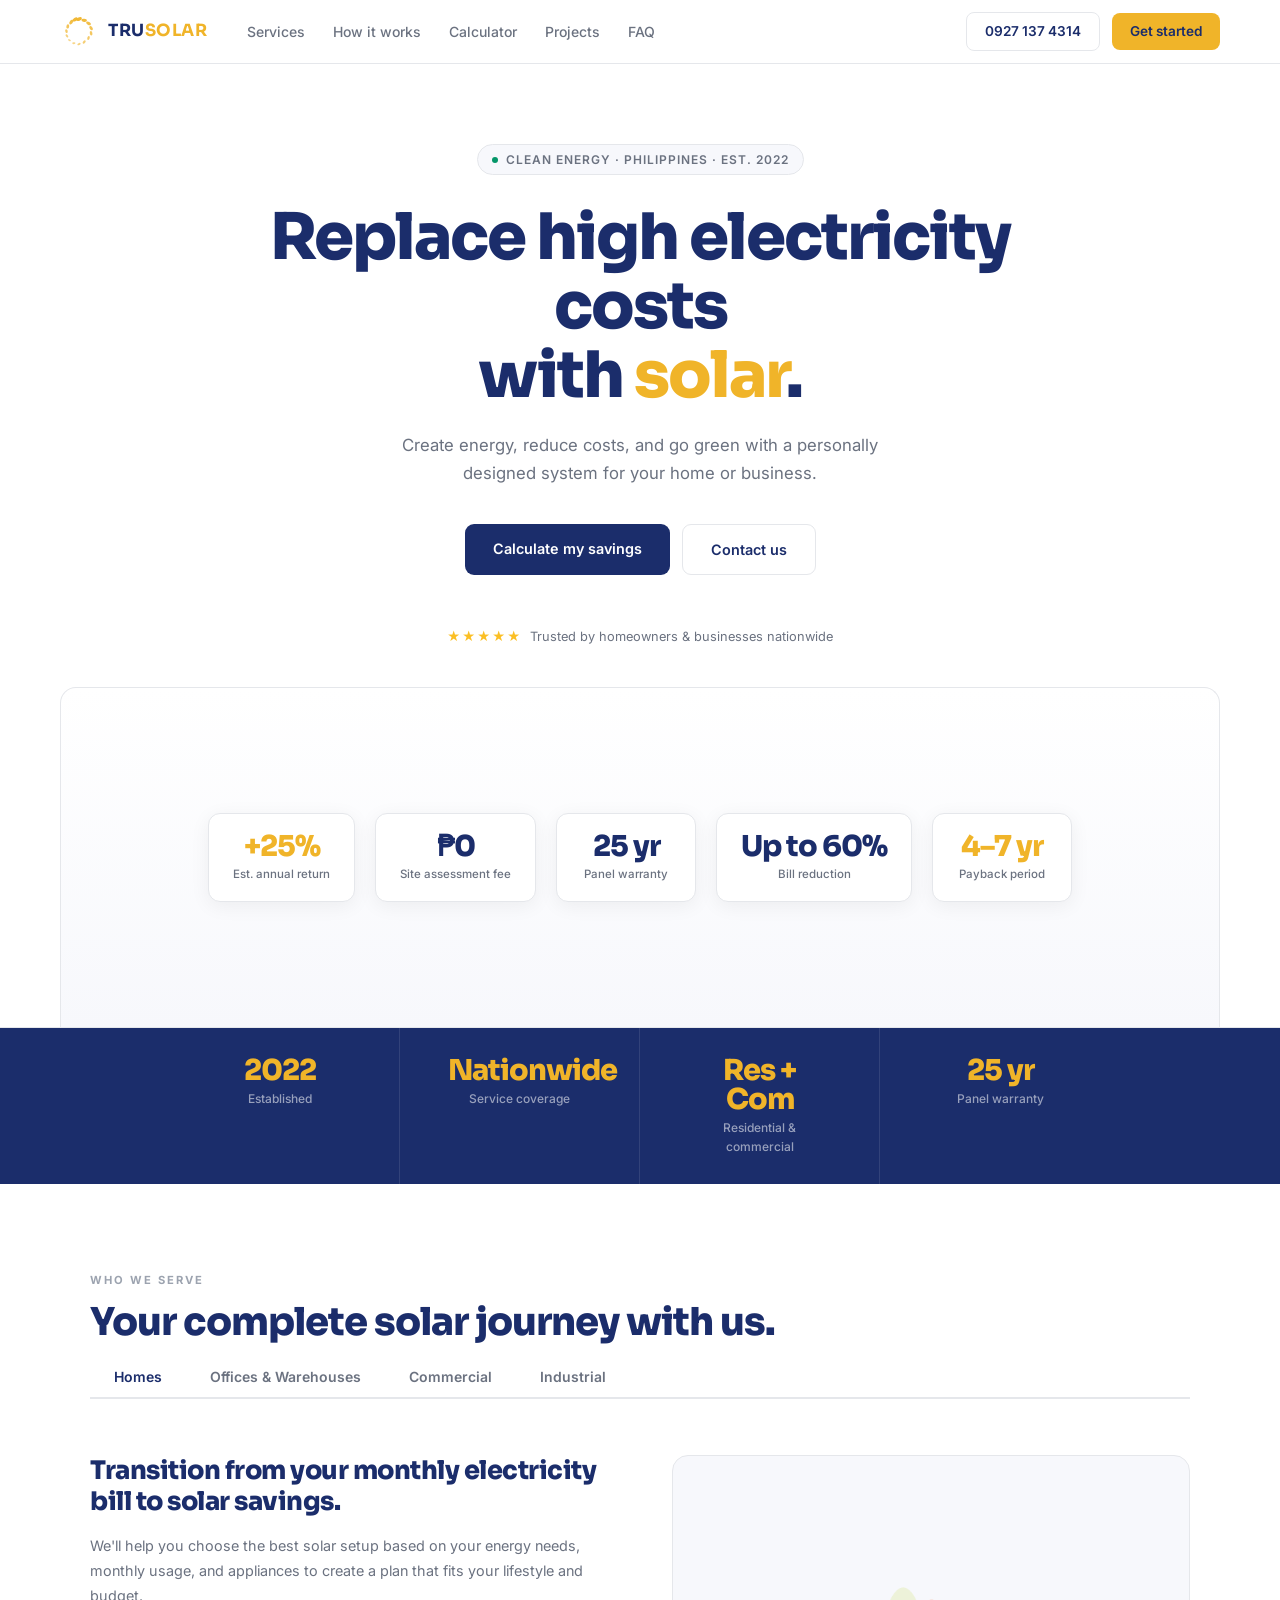
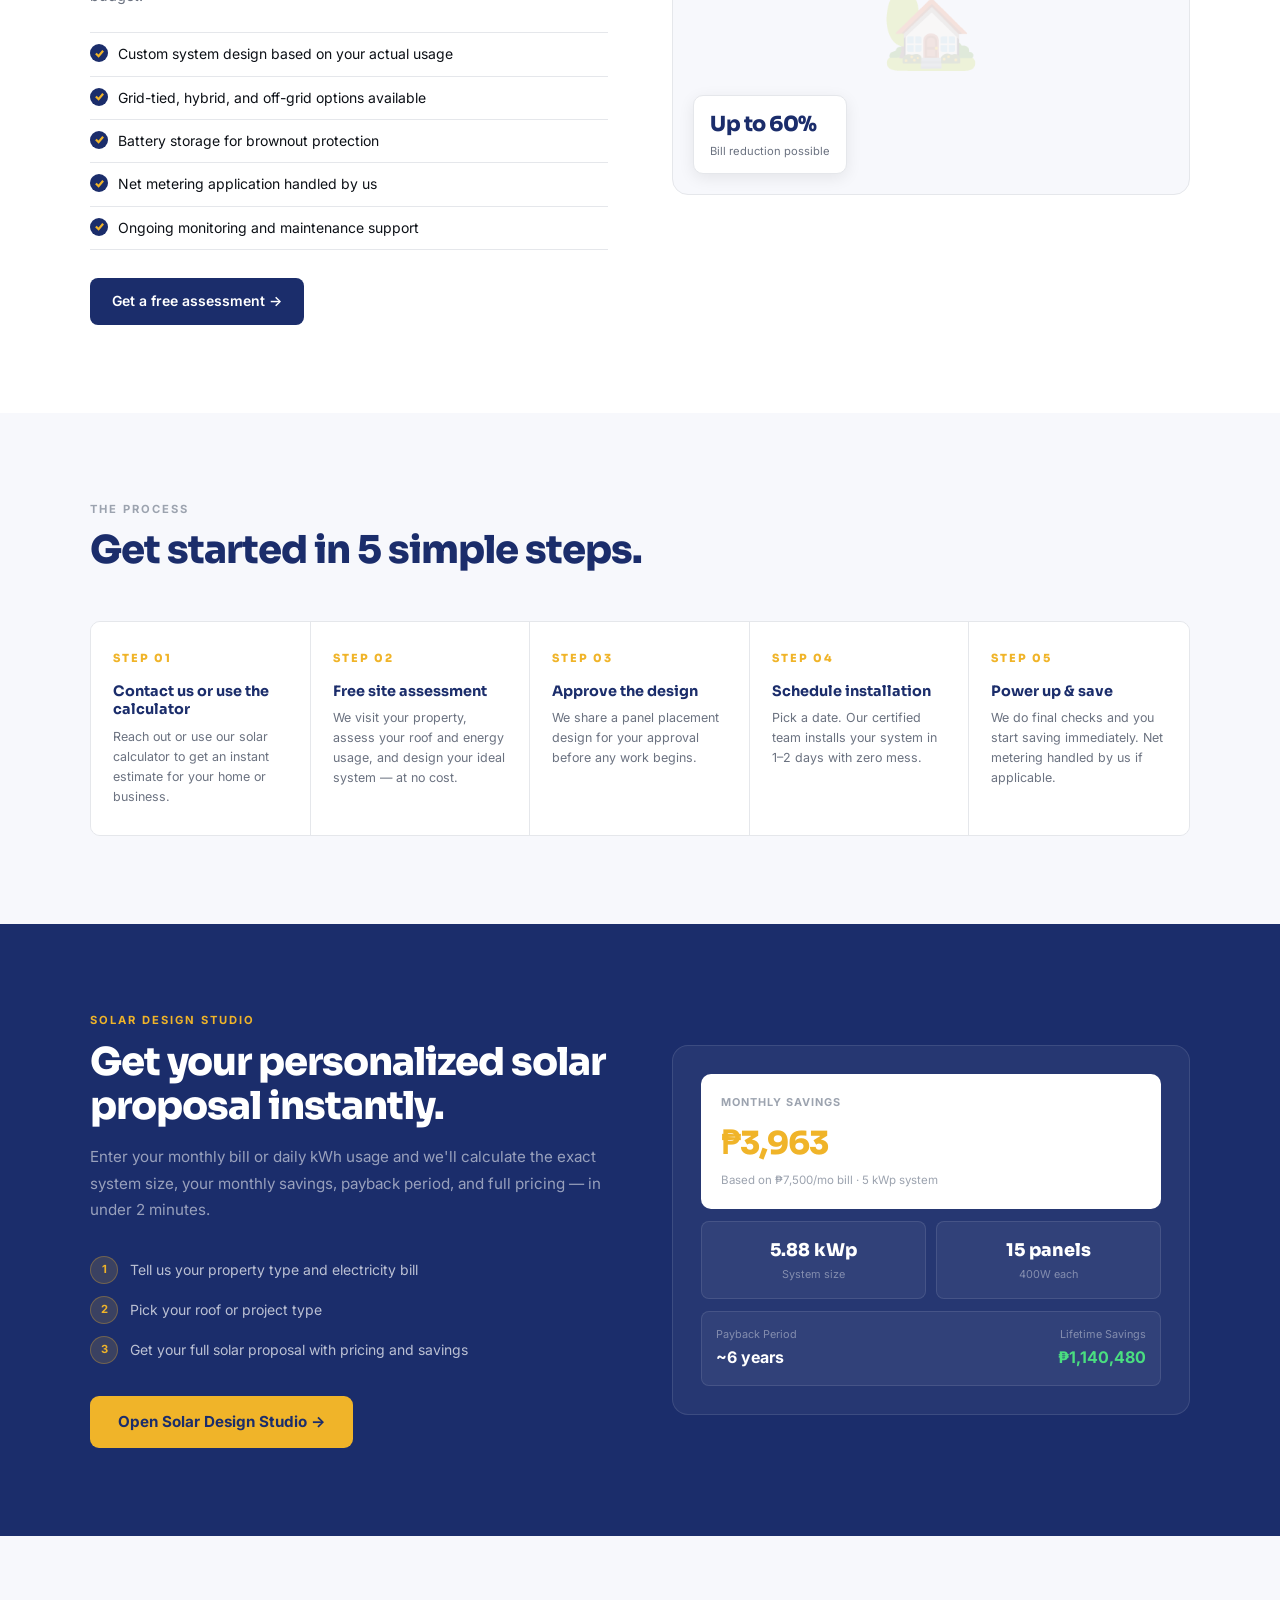
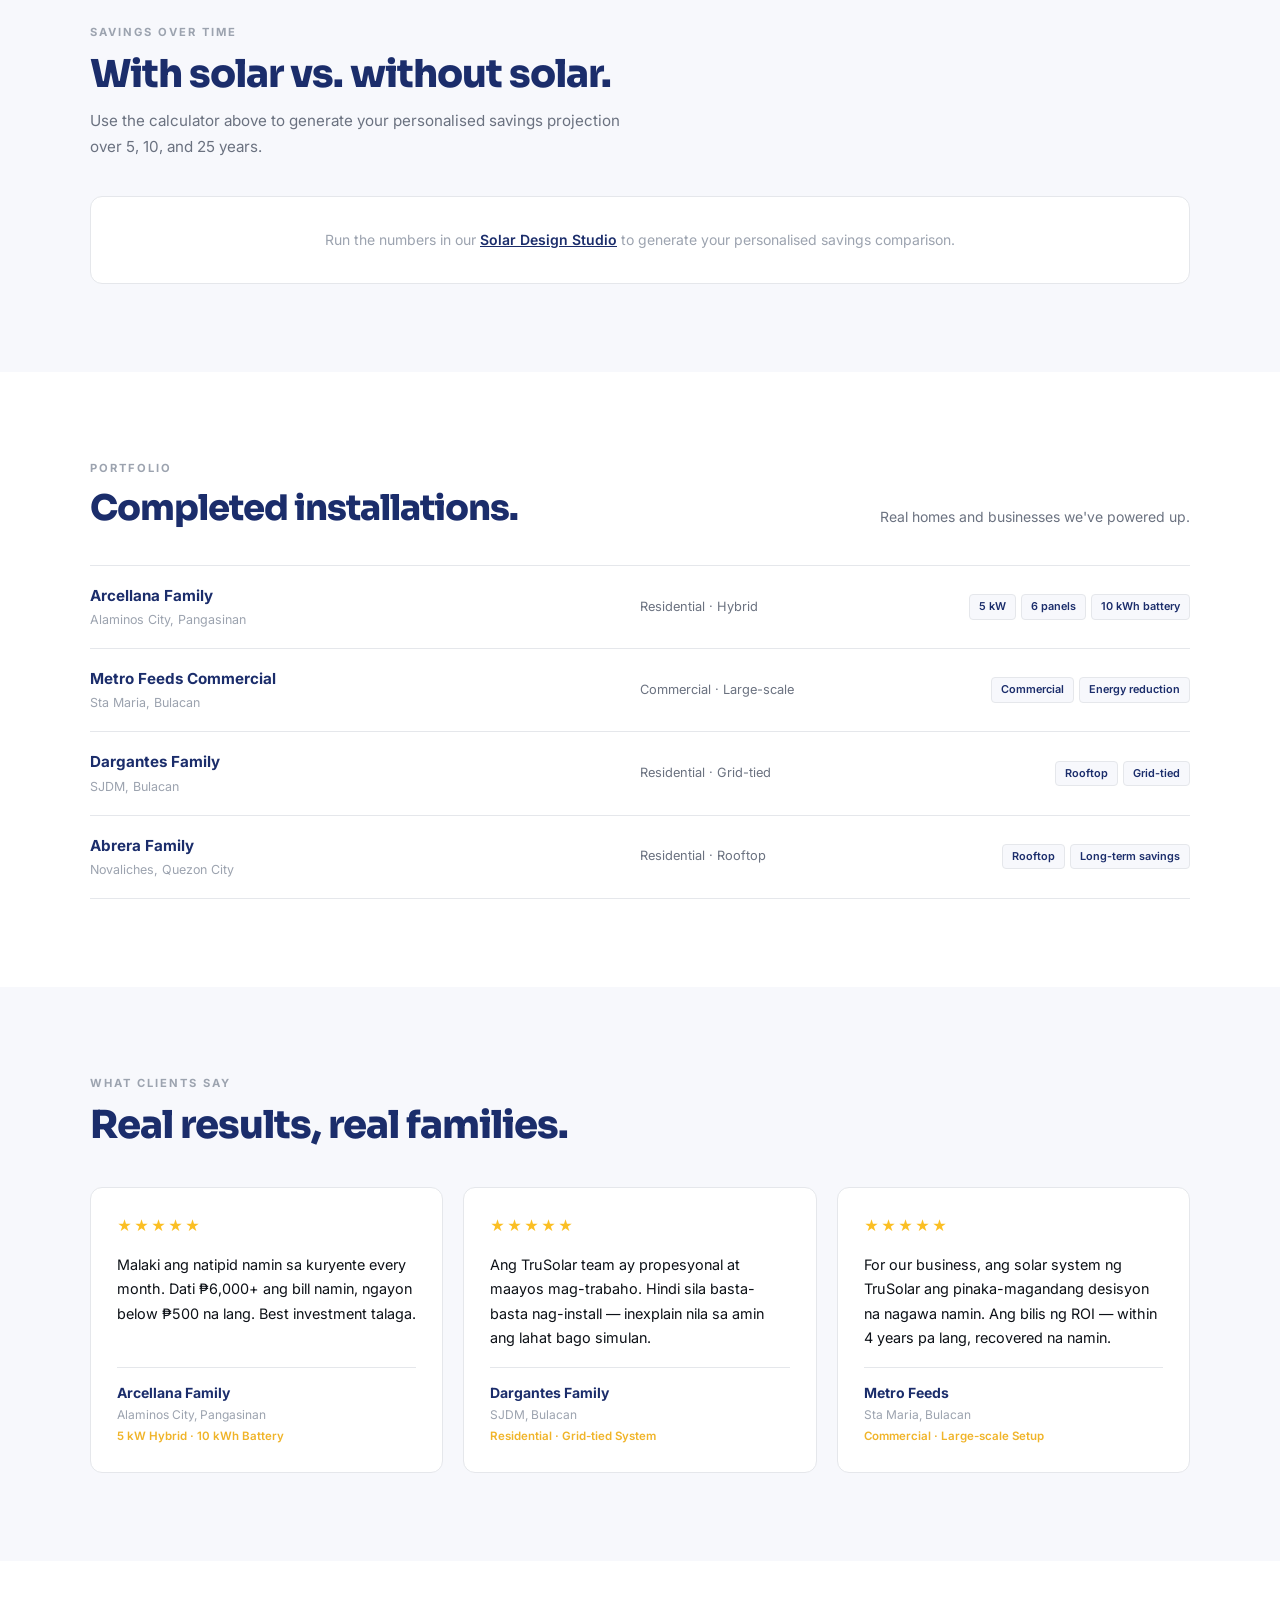
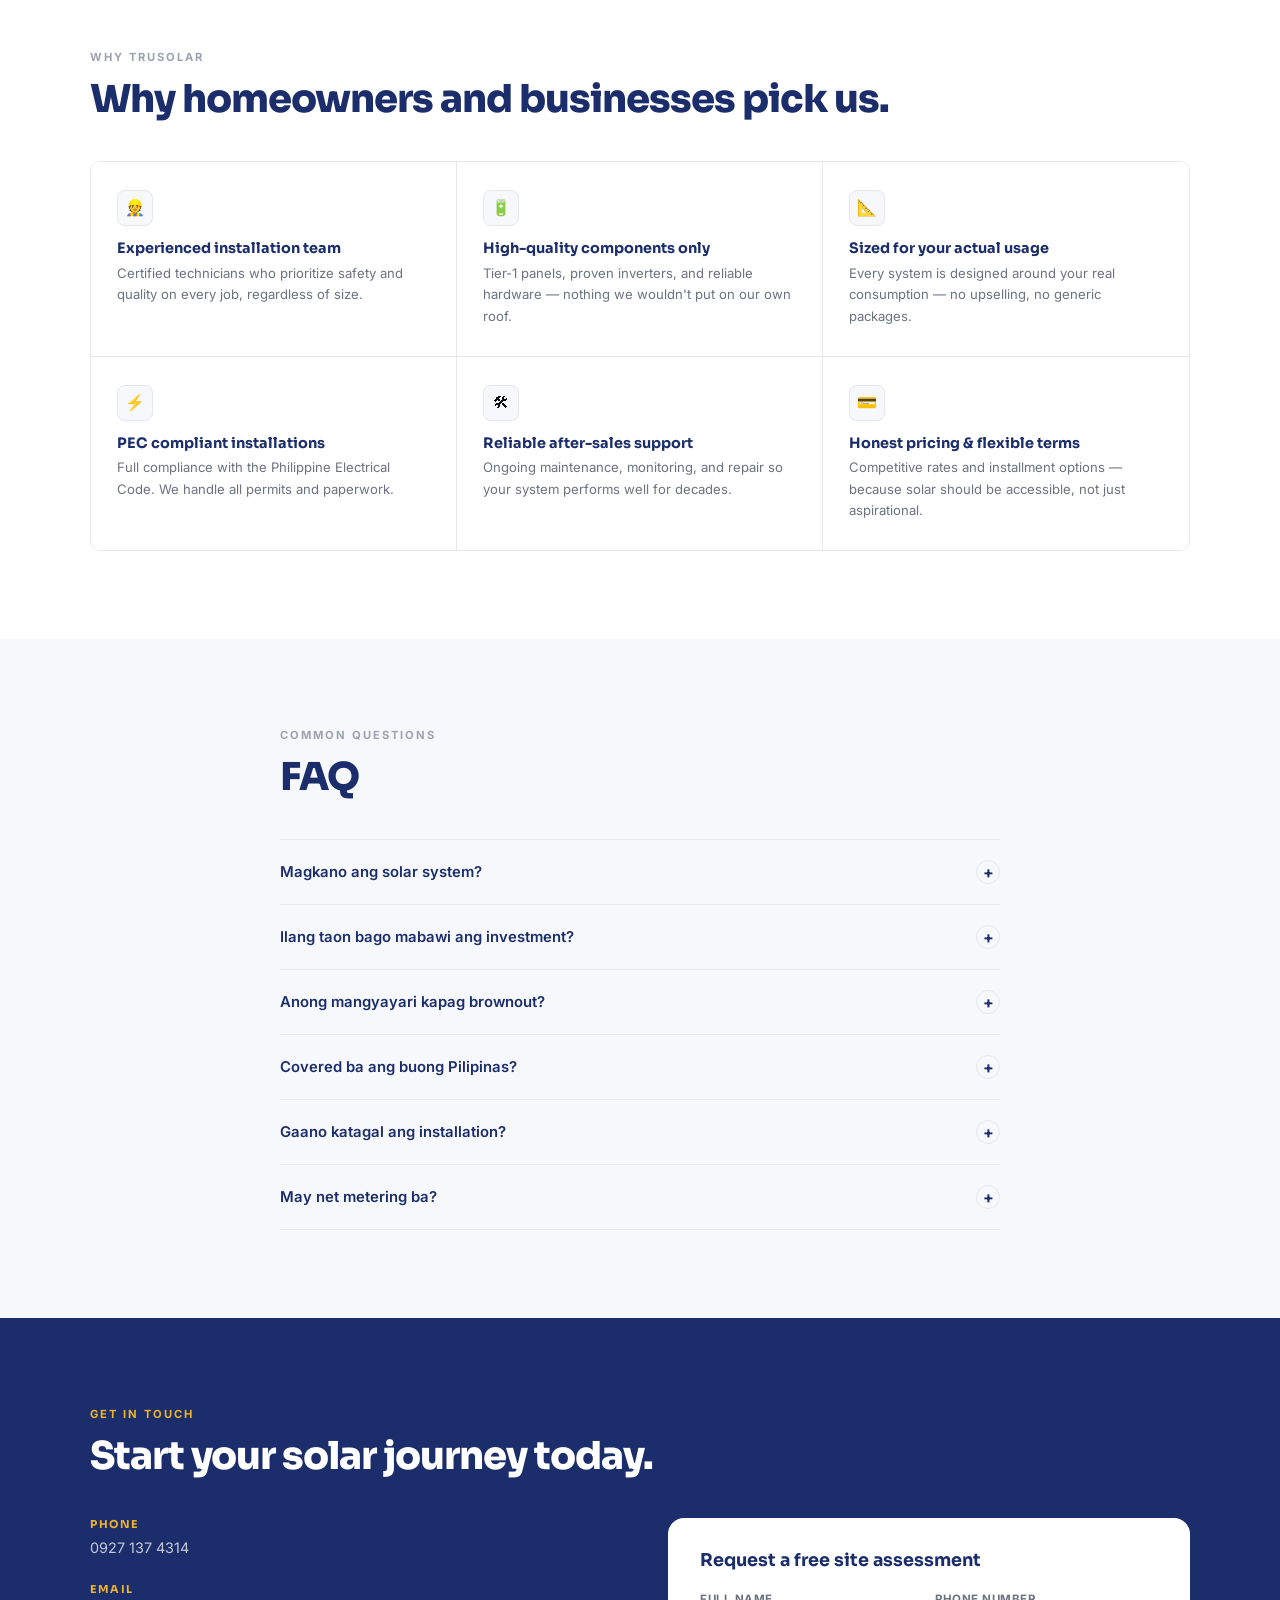
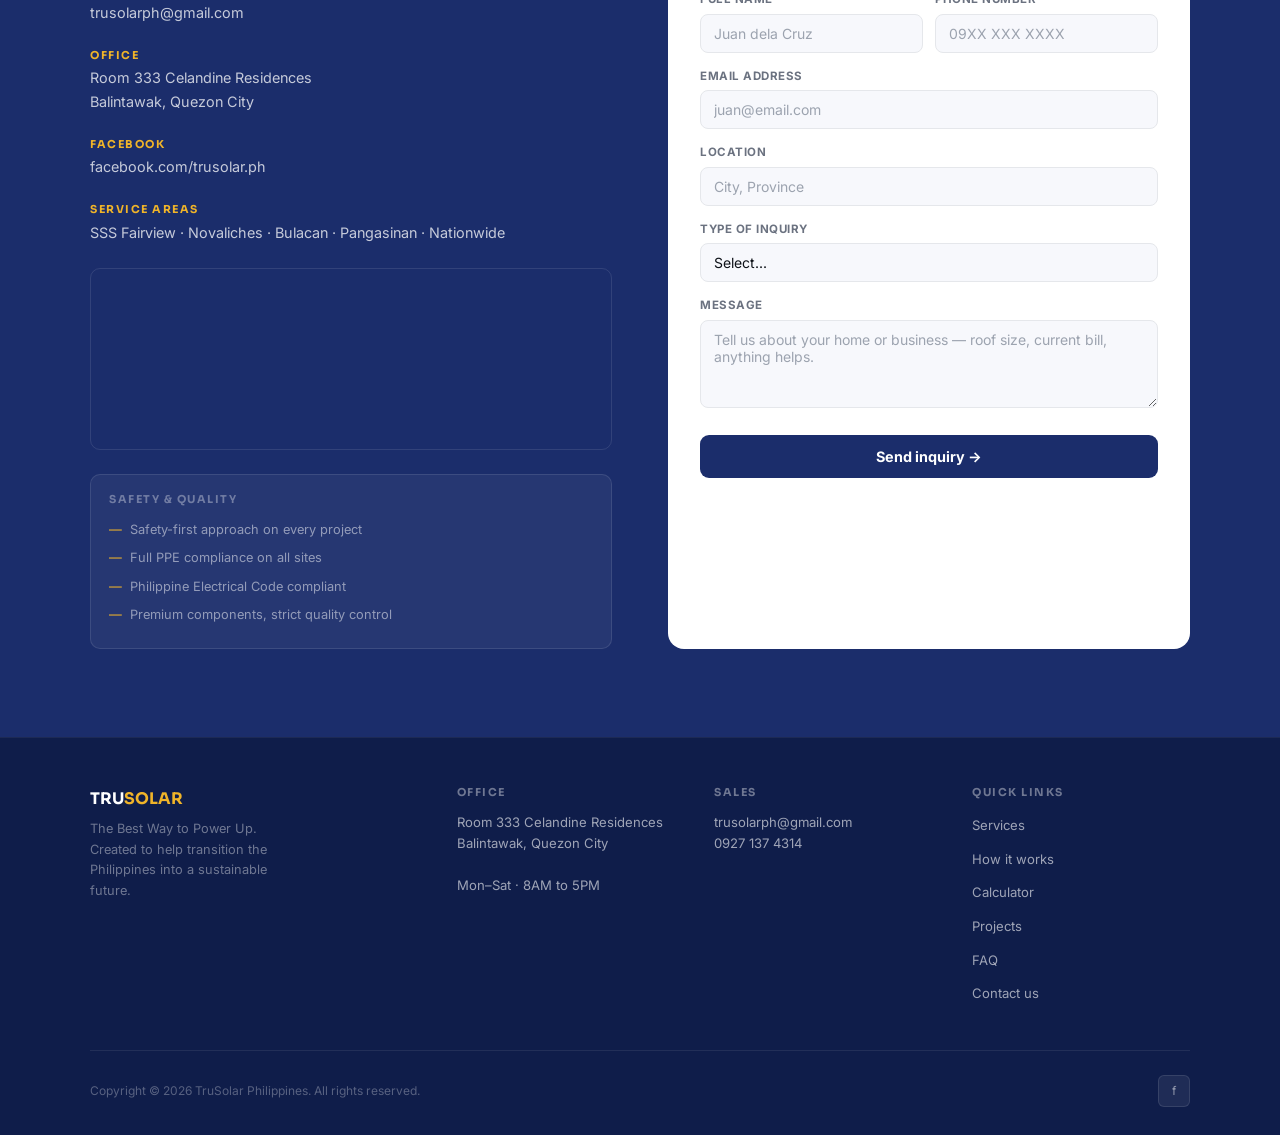
==== commit c3ed2fb0: "Correct advertised bill reduction to match calculator output The homepage claimed a flat/"up to" 95%" ====
--- a/index.html
+++ b/index.html
@@ -91,7 +91,7 @@
         <div class="hsp-label">Panel warranty</div>
       </div>
       <div class="hero-stat-pill">
-        <div class="hsp-num">95%</div>
+        <div class="hsp-num">Up to 60%</div>
         <div class="hsp-label">Bill reduction</div>
       </div>
       <div class="hero-stat-pill gold-pill">
@@ -139,7 +139,7 @@
         <div class="client-visual">
           <div class="cv-icon">🏡</div>
           <div class="cv-badge">
-            <div class="cvb-num">Up to 95%</div>
+            <div class="cvb-num">Up to 60%</div>
             <div class="cvb-label">Bill reduction possible</div>
           </div>
         </div>
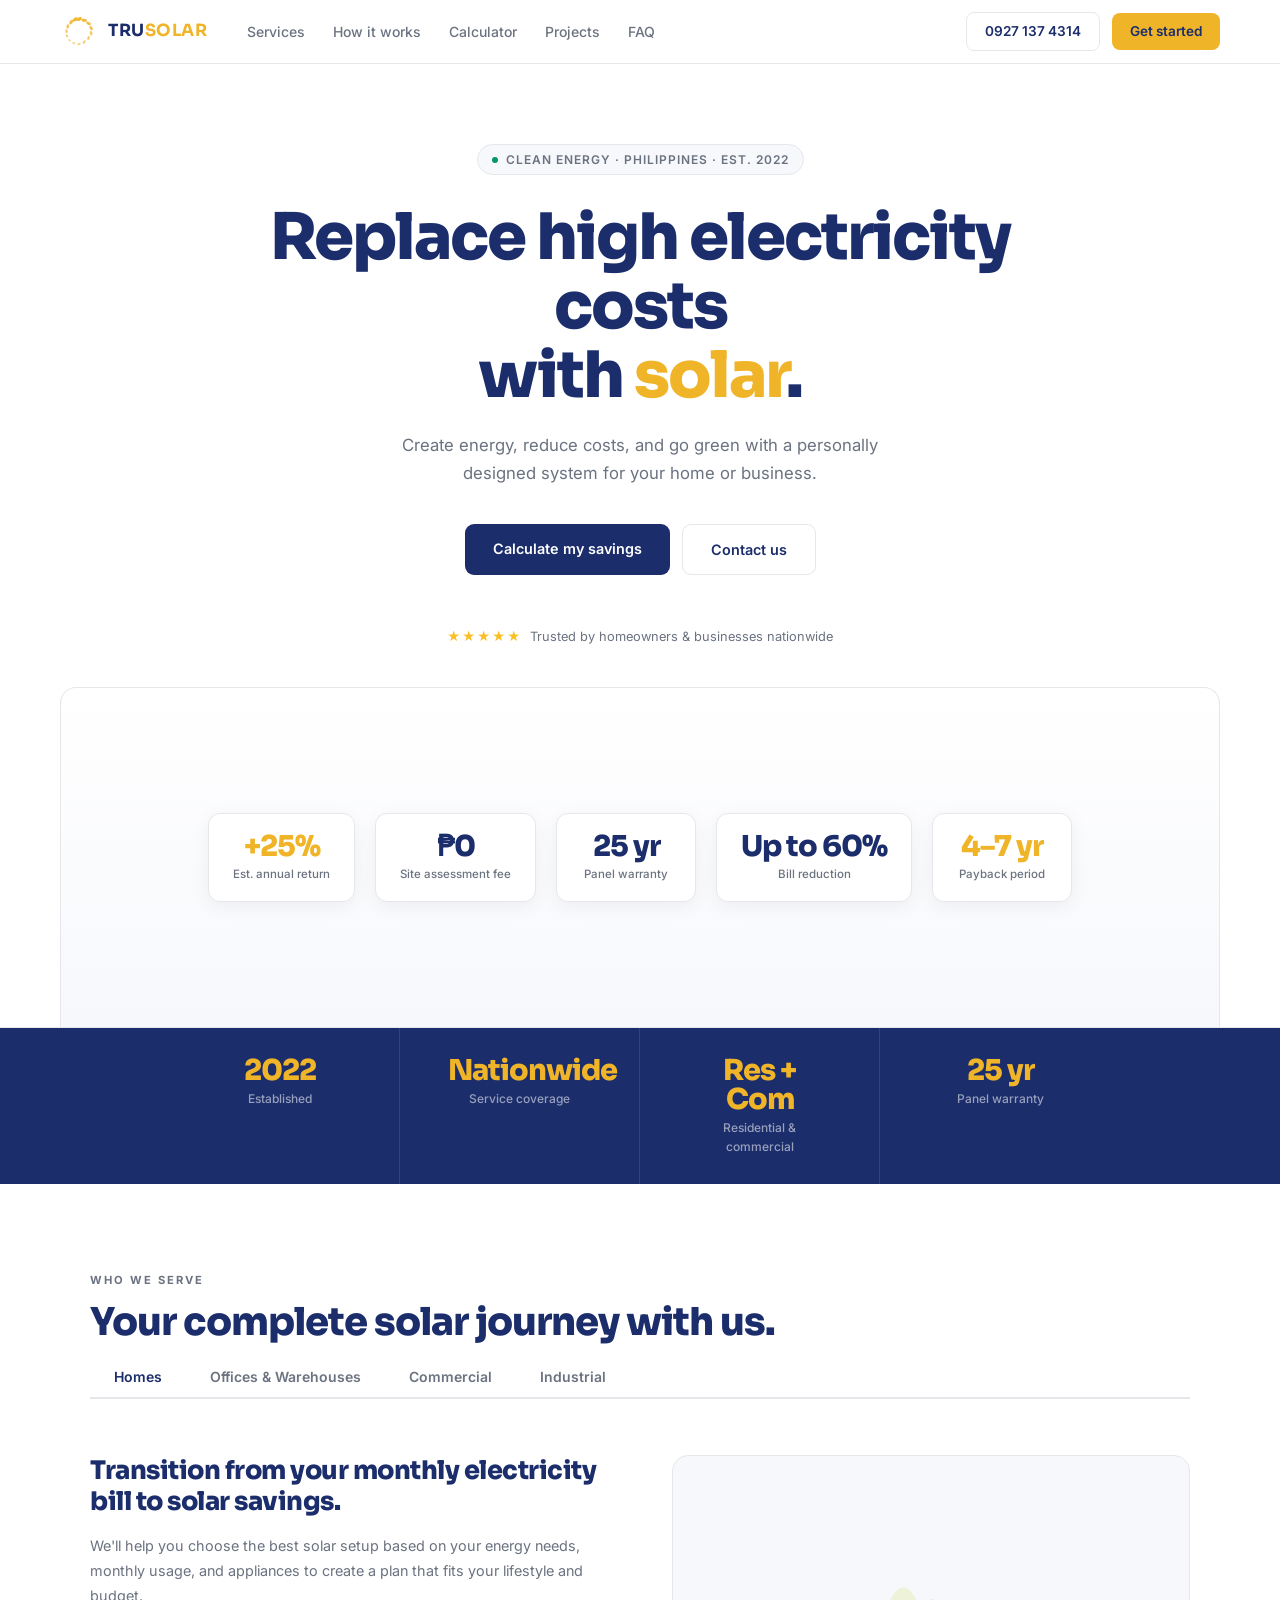
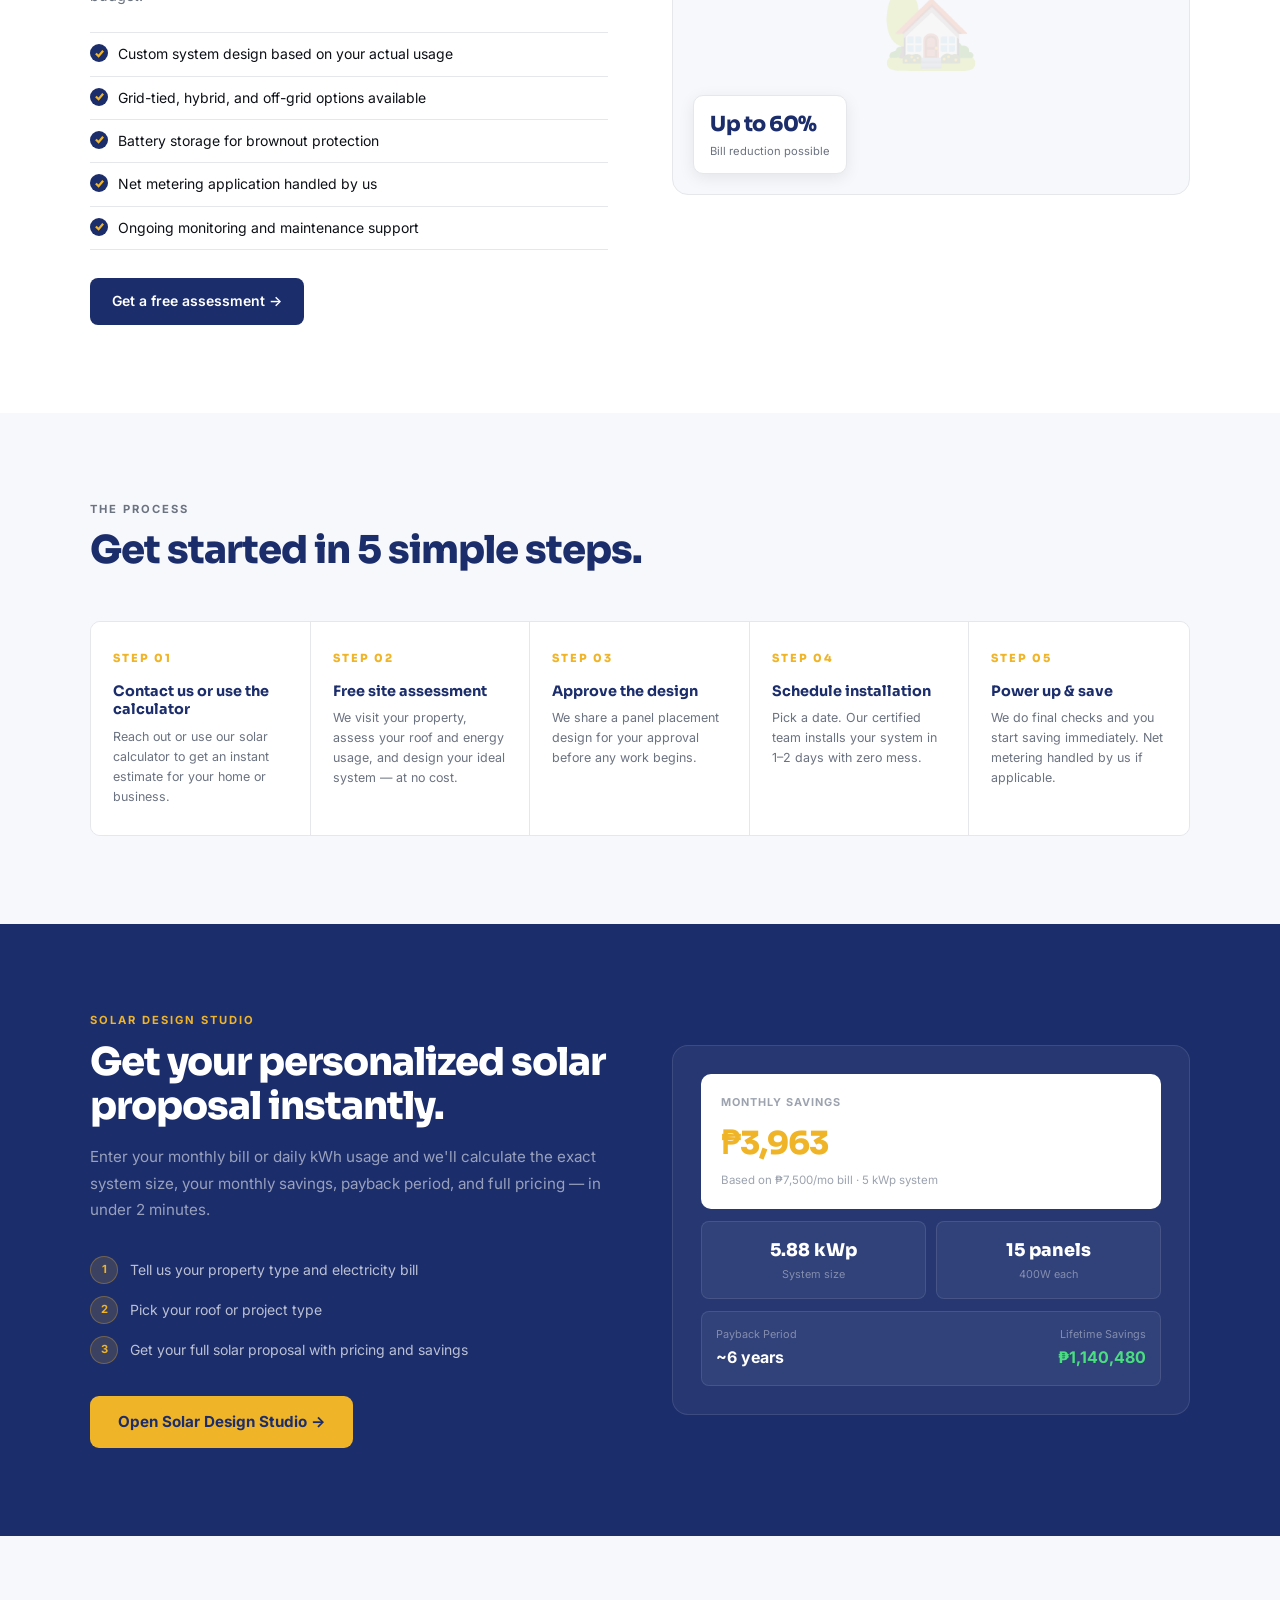
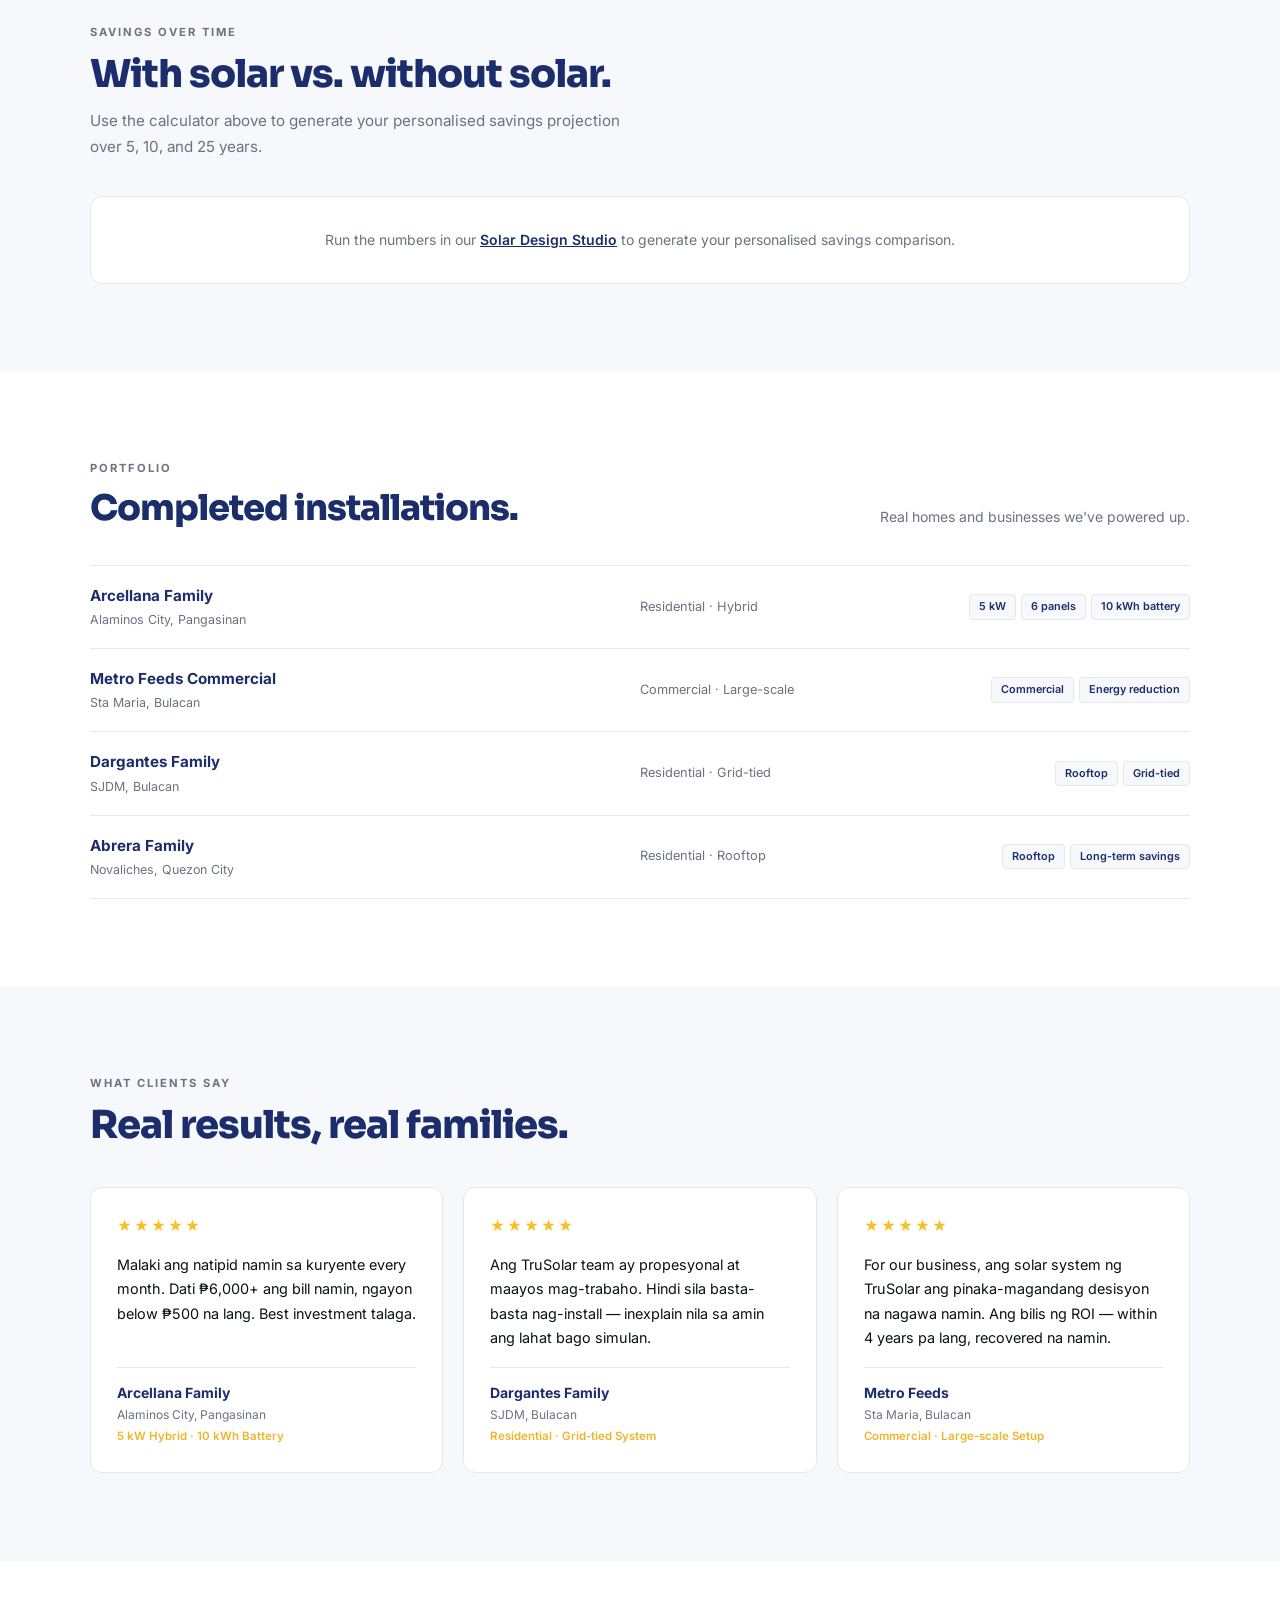
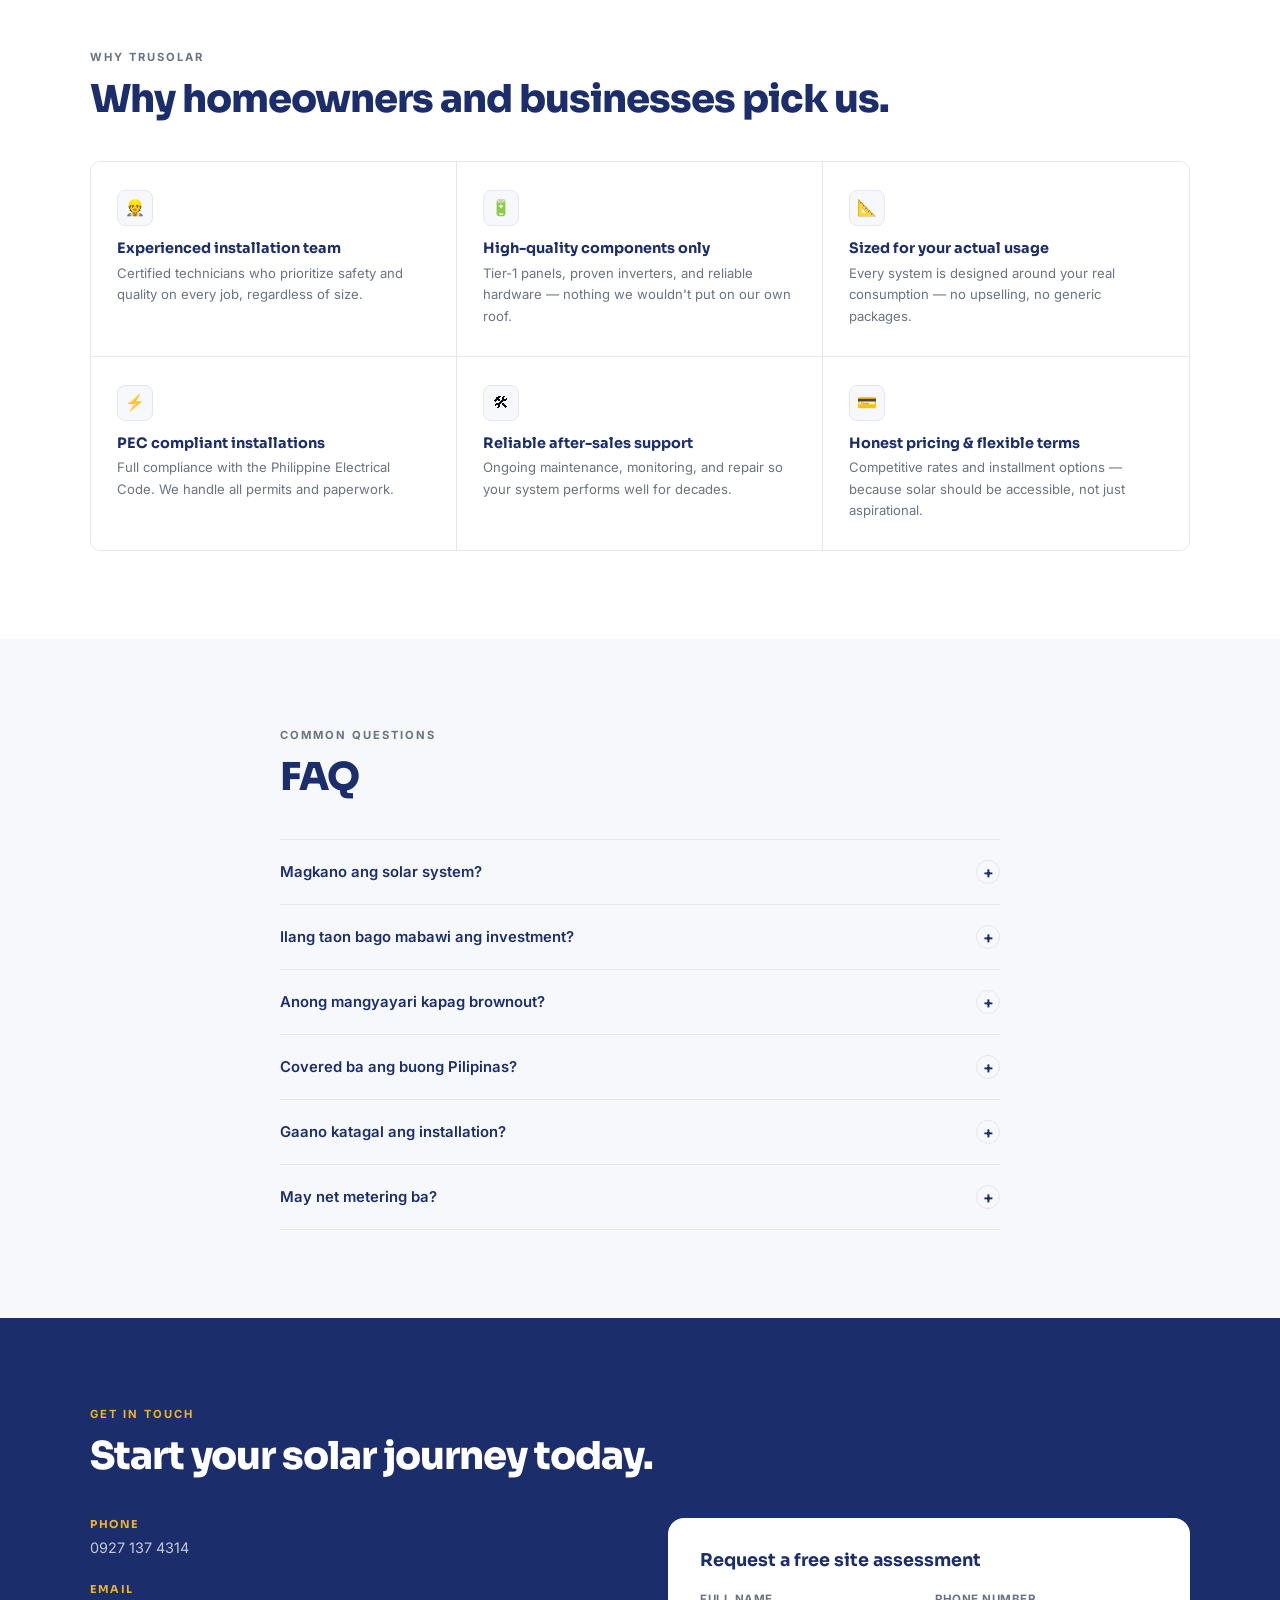
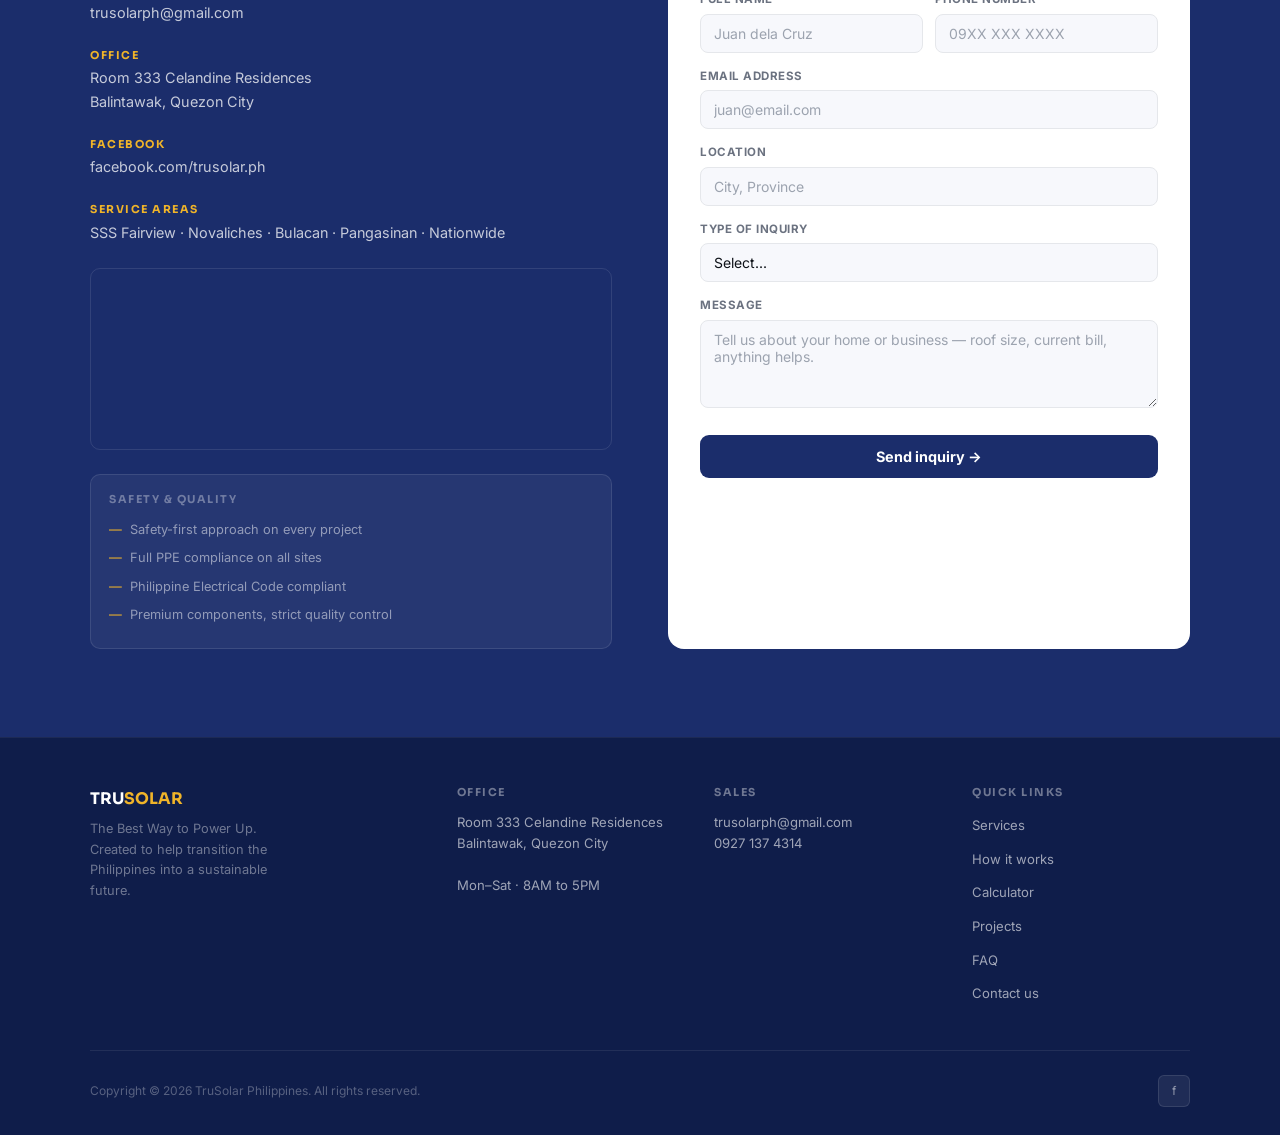
==== commit 0edee987: "Fix medium-severity issues from the site audit - Point robots.txt/sitemap.xml at the real deployed G" ====
--- a/index.html
+++ b/index.html
@@ -60,8 +60,25 @@
   <div class="nav-right">
     <a class="nav-btn-ghost" href="tel:09271374314">0927 137 4314</a>
     <a class="nav-btn-solid" href="#contact">Get started</a>
+    <button class="nav-toggle" id="navToggle" aria-expanded="false" aria-controls="mobileNav" aria-label="Open menu" onclick="toggleMobileNav()">
+      <span></span><span></span><span></span>
+    </button>
   </div>
 </nav>
+
+<div class="mobile-nav" id="mobileNav">
+  <ul class="mobile-nav-links">
+    <li><a href="#clients" onclick="closeMobileNav()">Services</a></li>
+    <li><a href="#how" onclick="closeMobileNav()">How it works</a></li>
+    <li><a href="calculator.html">Calculator</a></li>
+    <li><a href="#projects" onclick="closeMobileNav()">Projects</a></li>
+    <li><a href="#faq" onclick="closeMobileNav()">FAQ</a></li>
+  </ul>
+  <div class="mobile-nav-actions">
+    <a class="mnav-call" href="tel:09271374314">0927 137 4314</a>
+    <a class="mnav-cta" href="#contact" onclick="closeMobileNav()">Get started</a>
+  </div>
+</div>
 
 <!-- HERO -->
 <section class="hero">
@@ -137,7 +154,7 @@
           <a class="client-cta" href="#contact">Get a free assessment →</a>
         </div>
         <div class="client-visual">
-          <div class="cv-icon">🏡</div>
+          <div class="cv-icon" aria-hidden="true">🏡</div>
           <div class="cv-badge">
             <div class="cvb-num">Up to 60%</div>
             <div class="cvb-label">Bill reduction possible</div>
@@ -160,7 +177,7 @@
           <a class="client-cta" href="#contact">Talk to our team →</a>
         </div>
         <div class="client-visual">
-          <div class="cv-icon">🏢</div>
+          <div class="cv-icon" aria-hidden="true">🏢</div>
           <div class="cv-badge">
             <div class="cvb-num">Fast ROI</div>
             <div class="cvb-label">Daytime operations = max solar use</div>
@@ -183,7 +200,7 @@
           <a class="client-cta" href="#contact">Get a quote →</a>
         </div>
         <div class="client-visual">
-          <div class="cv-icon">🏨</div>
+          <div class="cv-icon" aria-hidden="true">🏨</div>
           <div class="cv-badge">
             <div class="cvb-num">24/7</div>
             <div class="cvb-label">Power strategy designed for you</div>
@@ -206,7 +223,7 @@
           <a class="client-cta" href="#contact">Contact our team →</a>
         </div>
         <div class="client-visual">
-          <div class="cv-icon">🏭</div>
+          <div class="cv-icon" aria-hidden="true">🏭</div>
           <div class="cv-badge">
             <div class="cvb-num">Lower OpEx</div>
             <div class="cvb-label">Reduce cost of production</div>
@@ -388,12 +405,12 @@
     <p class="eyebrow">Why TruSolar</p>
     <h2 class="section-title">Why homeowners and businesses pick us.</h2>
     <div class="why-grid">
-      <div class="why-cell"><div class="why-icon">👷</div><h3>Experienced installation team</h3><p>Certified technicians who prioritize safety and quality on every job, regardless of size.</p></div>
-      <div class="why-cell"><div class="why-icon">🔋</div><h3>High-quality components only</h3><p>Tier-1 panels, proven inverters, and reliable hardware — nothing we wouldn't put on our own roof.</p></div>
-      <div class="why-cell"><div class="why-icon">📐</div><h3>Sized for your actual usage</h3><p>Every system is designed around your real consumption — no upselling, no generic packages.</p></div>
-      <div class="why-cell"><div class="why-icon">⚡</div><h3>PEC compliant installations</h3><p>Full compliance with the Philippine Electrical Code. We handle all permits and paperwork.</p></div>
-      <div class="why-cell"><div class="why-icon">🛠</div><h3>Reliable after-sales support</h3><p>Ongoing maintenance, monitoring, and repair so your system performs well for decades.</p></div>
-      <div class="why-cell"><div class="why-icon">💳</div><h3>Honest pricing & flexible terms</h3><p>Competitive rates and installment options — because solar should be accessible, not just aspirational.</p></div>
+      <div class="why-cell"><div class="why-icon" aria-hidden="true">👷</div><h3>Experienced installation team</h3><p>Certified technicians who prioritize safety and quality on every job, regardless of size.</p></div>
+      <div class="why-cell"><div class="why-icon" aria-hidden="true">🔋</div><h3>High-quality components only</h3><p>Tier-1 panels, proven inverters, and reliable hardware — nothing we wouldn't put on our own roof.</p></div>
+      <div class="why-cell"><div class="why-icon" aria-hidden="true">📐</div><h3>Sized for your actual usage</h3><p>Every system is designed around your real consumption — no upselling, no generic packages.</p></div>
+      <div class="why-cell"><div class="why-icon" aria-hidden="true">⚡</div><h3>PEC compliant installations</h3><p>Full compliance with the Philippine Electrical Code. We handle all permits and paperwork.</p></div>
+      <div class="why-cell"><div class="why-icon" aria-hidden="true">🛠</div><h3>Reliable after-sales support</h3><p>Ongoing maintenance, monitoring, and repair so your system performs well for decades.</p></div>
+      <div class="why-cell"><div class="why-icon" aria-hidden="true">💳</div><h3>Honest pricing & flexible terms</h3><p>Competitive rates and installment options — because solar should be accessible, not just aspirational.</p></div>
     </div>
   </div>
 </section>
@@ -424,7 +441,7 @@
         <div class="ci-block"><h4>Phone</h4><p><a href="tel:09271374314">0927 137 4314</a></p></div>
         <div class="ci-block"><h4>Email</h4><p><a href="mailto:trusolarph@gmail.com">trusolarph@gmail.com</a></p></div>
         <div class="ci-block"><h4>Office</h4><p>Room 333 Celandine Residences<br>Balintawak, Quezon City</p></div>
-        <div class="ci-block"><h4>Facebook</h4><p><a href="https://facebook.com/trusolar.ph" target="_blank">facebook.com/trusolar.ph</a></p></div>
+        <div class="ci-block"><h4>Facebook</h4><p><a href="https://facebook.com/trusolar.ph" target="_blank" rel="noopener noreferrer">facebook.com/trusolar.ph</a></p></div>
         <div class="ci-block"><h4>Service areas</h4><p>SSS Fairview · Novaliches · Bulacan · Pangasinan · Nationwide</p></div>
         <div class="map-box"><iframe src="https://www.google.com/maps/embed?pb=!1m18!1m12!1m3!1d3859.5!2d121.0!3d14.66!2m3!1f0!2f0!3f0!3m2!1i1024!2i768!4f13.1!3m3!1m2!1s0x3397b0e2d4b0c5e7%3A0x1!2sBalintawak%2C%20Quezon%20City!5e0!3m2!1sen!2sph" allowfullscreen loading="lazy"></iframe></div>
         <div class="safety-box">
@@ -441,8 +458,8 @@
         <h3>Request a free site assessment</h3>
         <div id="form-body">
           <div class="form-row">
-            <div class="form-field"><label for="f-name">Full name</label><input type="text" id="f-name" placeholder="Juan dela Cruz"></div>
-            <div class="form-field"><label for="f-phone">Phone number</label><input type="tel" id="f-phone" placeholder="09XX XXX XXXX"></div>
+            <div class="form-field"><label for="f-name">Full name</label><input type="text" id="f-name" placeholder="Juan dela Cruz"><span class="field-error" id="err-name">Please enter your name.</span></div>
+            <div class="form-field"><label for="f-phone">Phone number</label><input type="tel" id="f-phone" placeholder="09XX XXX XXXX"><span class="field-error" id="err-phone">Please enter your phone number.</span></div>
           </div>
           <div class="form-field"><label for="f-email">Email address</label><input type="email" id="f-email" placeholder="juan@email.com"></div>
           <div class="form-field"><label for="f-location">Location</label><input type="text" id="f-location" placeholder="City, Province"></div>
@@ -460,7 +477,7 @@
           <button class="form-submit" onclick="submitForm()">Send inquiry →</button>
         </div>
         <div class="form-success" id="form-success">
-          <div class="fs-check">✅</div>
+          <div class="fs-check" aria-hidden="true">✅</div>
           <h4>Inquiry received!</h4>
           <p>Thank you! TruSolar will reach out within 24 hours to schedule your free site assessment.</p>
         </div>
@@ -500,7 +517,7 @@
     <div class="footer-bottom">
       <p class="footer-copy">Copyright © <span id="copy-year">2026</span> TruSolar Philippines. All rights reserved.</p>
       <div class="footer-socials">
-        <a class="social-link" href="https://facebook.com/trusolar.ph" target="_blank">f</a>
+        <a class="social-link" href="https://facebook.com/trusolar.ph" target="_blank" rel="noopener noreferrer">f</a>
       </div>
     </div>
   </div>
--- a/css/landing.css
+++ b/css/landing.css
@@ -46,6 +46,20 @@
 .nav-btn-solid{font-size:.85rem;font-weight:600;color:var(--navy);background:var(--gold);padding:8px 18px;border-radius:8px;border:none;transition:background .15s;}
 .nav-btn-solid:hover{background:var(--gold2);}
 
+.nav-toggle{display:none;flex-direction:column;gap:5px;background:none;border:none;padding:8px;}
+.nav-toggle span{display:block;width:22px;height:2px;background:var(--navy);border-radius:2px;transition:transform .2s,opacity .2s;}
+.nav-toggle.is-open span:nth-child(1){transform:translateY(7px) rotate(45deg);}
+.nav-toggle.is-open span:nth-child(2){opacity:0;}
+.nav-toggle.is-open span:nth-child(3){transform:translateY(-7px) rotate(-45deg);}
+
+.mobile-nav{display:none;position:fixed;top:56px;left:0;right:0;background:var(--white);border-bottom:1px solid var(--line);box-shadow:0 12px 24px rgba(0,0,0,.08);z-index:600;padding:8px 16px 16px;flex-direction:column;}
+.mobile-nav-links{list-style:none;}
+.mobile-nav-links a{display:block;padding:14px 4px;font-size:.95rem;font-weight:600;color:var(--ink);border-bottom:1px solid var(--line);}
+.mobile-nav-actions{display:flex;flex-direction:column;gap:10px;margin-top:14px;}
+.mobile-nav-actions a{display:flex;align-items:center;justify-content:center;padding:12px;border-radius:8px;font-size:.9rem;font-weight:600;}
+.mobile-nav-actions .mnav-call{color:var(--navy);border:1.5px solid var(--line);}
+.mobile-nav-actions .mnav-cta{color:var(--navy);background:var(--gold);}
+
 /* ── HERO ── */
 .hero{
   background:var(--white);
@@ -154,7 +168,7 @@
 .section-inner{max-width:1100px;margin:0 auto;}
 .eyebrow{
   font-size:.7rem;font-weight:700;text-transform:uppercase;
-  letter-spacing:2px;color:var(--gray2);margin-bottom:10px;
+  letter-spacing:2px;color:var(--gray);margin-bottom:10px;
 }
 .section-title{
   font-size:clamp(1.8rem,3vw,2.5rem);
@@ -276,7 +290,7 @@
 .roi-empty{
   background:var(--white);border:1px solid var(--line);
   border-radius:12px;padding:32px;text-align:center;
-  color:var(--gray2);font-size:.875rem;margin-top:36px;
+  color:var(--gray);font-size:.875rem;margin-top:36px;
 }
 .roi-empty a{color:var(--navy);font-weight:600;text-decoration:underline;}
 .roi-chart{display:none;margin-top:36px;}
@@ -286,9 +300,9 @@
   background:var(--white);border:1px solid var(--line);
   border-radius:12px;padding:22px;
 }
-.roi-card .rc-label{font-size:.7rem;color:var(--gray2);text-transform:uppercase;letter-spacing:1px;margin-bottom:6px;font-weight:600;}
+.roi-card .rc-label{font-size:.7rem;color:var(--gray);text-transform:uppercase;letter-spacing:1px;margin-bottom:6px;font-weight:600;}
 .roi-card .rc-val{font-family:'Sora',sans-serif;font-size:1.5rem;font-weight:800;color:var(--green);letter-spacing:-.5px;}
-.roi-card .rc-sub{font-size:.72rem;color:var(--gray2);margin-top:3px;}
+.roi-card .rc-sub{font-size:.72rem;color:var(--gray);margin-top:3px;}
 
 .roi-compare{background:var(--white);border:1px solid var(--line);border-radius:12px;padding:28px;}
 .roi-compare-title{font-size:.8rem;font-weight:700;color:var(--navy);text-transform:uppercase;letter-spacing:1px;margin-bottom:20px;}
@@ -315,7 +329,7 @@
 }
 .proj-row:first-child{border-top:1px solid var(--line);}
 .proj-name{font-size:.95rem;font-weight:700;color:var(--navy);margin-bottom:2px;}
-.proj-loc{font-size:.78rem;color:var(--gray2);}
+.proj-loc{font-size:.78rem;color:var(--gray);}
 .proj-type{font-size:.8rem;color:var(--gray);}
 .proj-tags{display:flex;gap:5px;flex-wrap:wrap;justify-content:flex-end;}
 .ptag{font-size:.68rem;font-weight:600;background:var(--off);color:var(--navy);padding:3px 9px;border-radius:4px;border:1px solid var(--line);}
@@ -329,7 +343,7 @@
 .testi-quote{font-size:.9rem;color:var(--ink);line-height:1.7;flex:1;}
 .testi-author{padding-top:14px;border-top:1px solid var(--line);}
 .testi-name{font-size:.875rem;font-weight:700;color:var(--navy);}
-.testi-loc{font-size:.75rem;color:var(--gray2);margin-top:1px;}
+.testi-loc{font-size:.75rem;color:var(--gray);margin-top:1px;}
 .testi-system{font-size:.72rem;color:var(--gold);font-weight:600;margin-top:3px;}
 
 /* ── WHY ── */
@@ -404,6 +418,9 @@
 .form-field input:focus,.form-field textarea:focus,.form-field select:focus{border-color:var(--navy);background:var(--white);}
 .form-field input::placeholder,.form-field textarea::placeholder{color:var(--gray2);}
 .form-field textarea{resize:vertical;min-height:88px;}
+.form-field input.input-error{border-color:#EF4444;}
+.field-error{display:none;color:#EF4444;font-size:.72rem;margin-top:5px;}
+.field-error.show{display:block;}
 .form-row{display:grid;grid-template-columns:1fr 1fr;gap:12px;}
 .form-submit{
   width:100%;padding:13px;background:var(--navy);color:var(--white);
@@ -486,6 +503,8 @@
   .nav-btn-solid{font-size:.78rem;padding:7px 14px;}
   .nav-brand-name{font-size:.95rem;}
   .mobile-cta-bar{display:flex;}
+  .nav-toggle{display:flex;}
+  .mobile-nav.open{display:flex;}
 
   .hero{padding:48px 16px 0;}
   .hero h1{font-size:2rem;letter-spacing:-1px;}
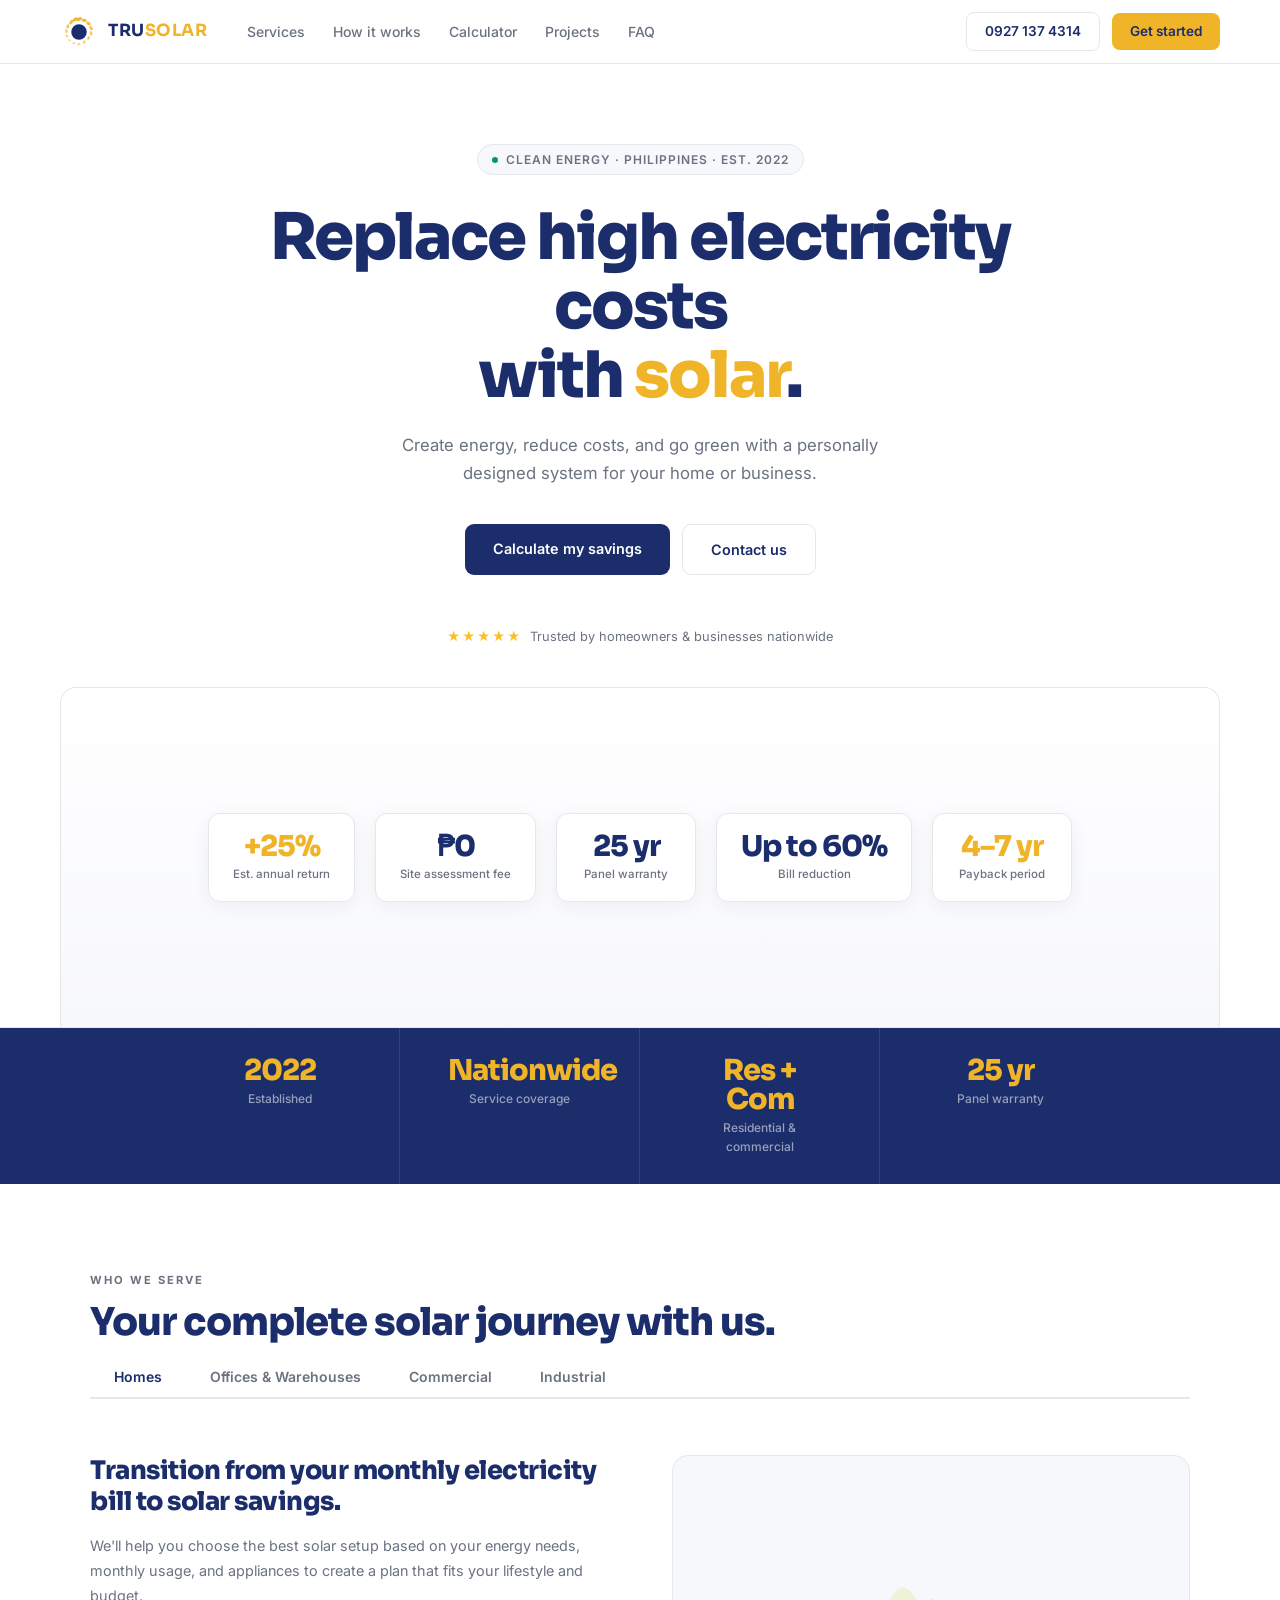
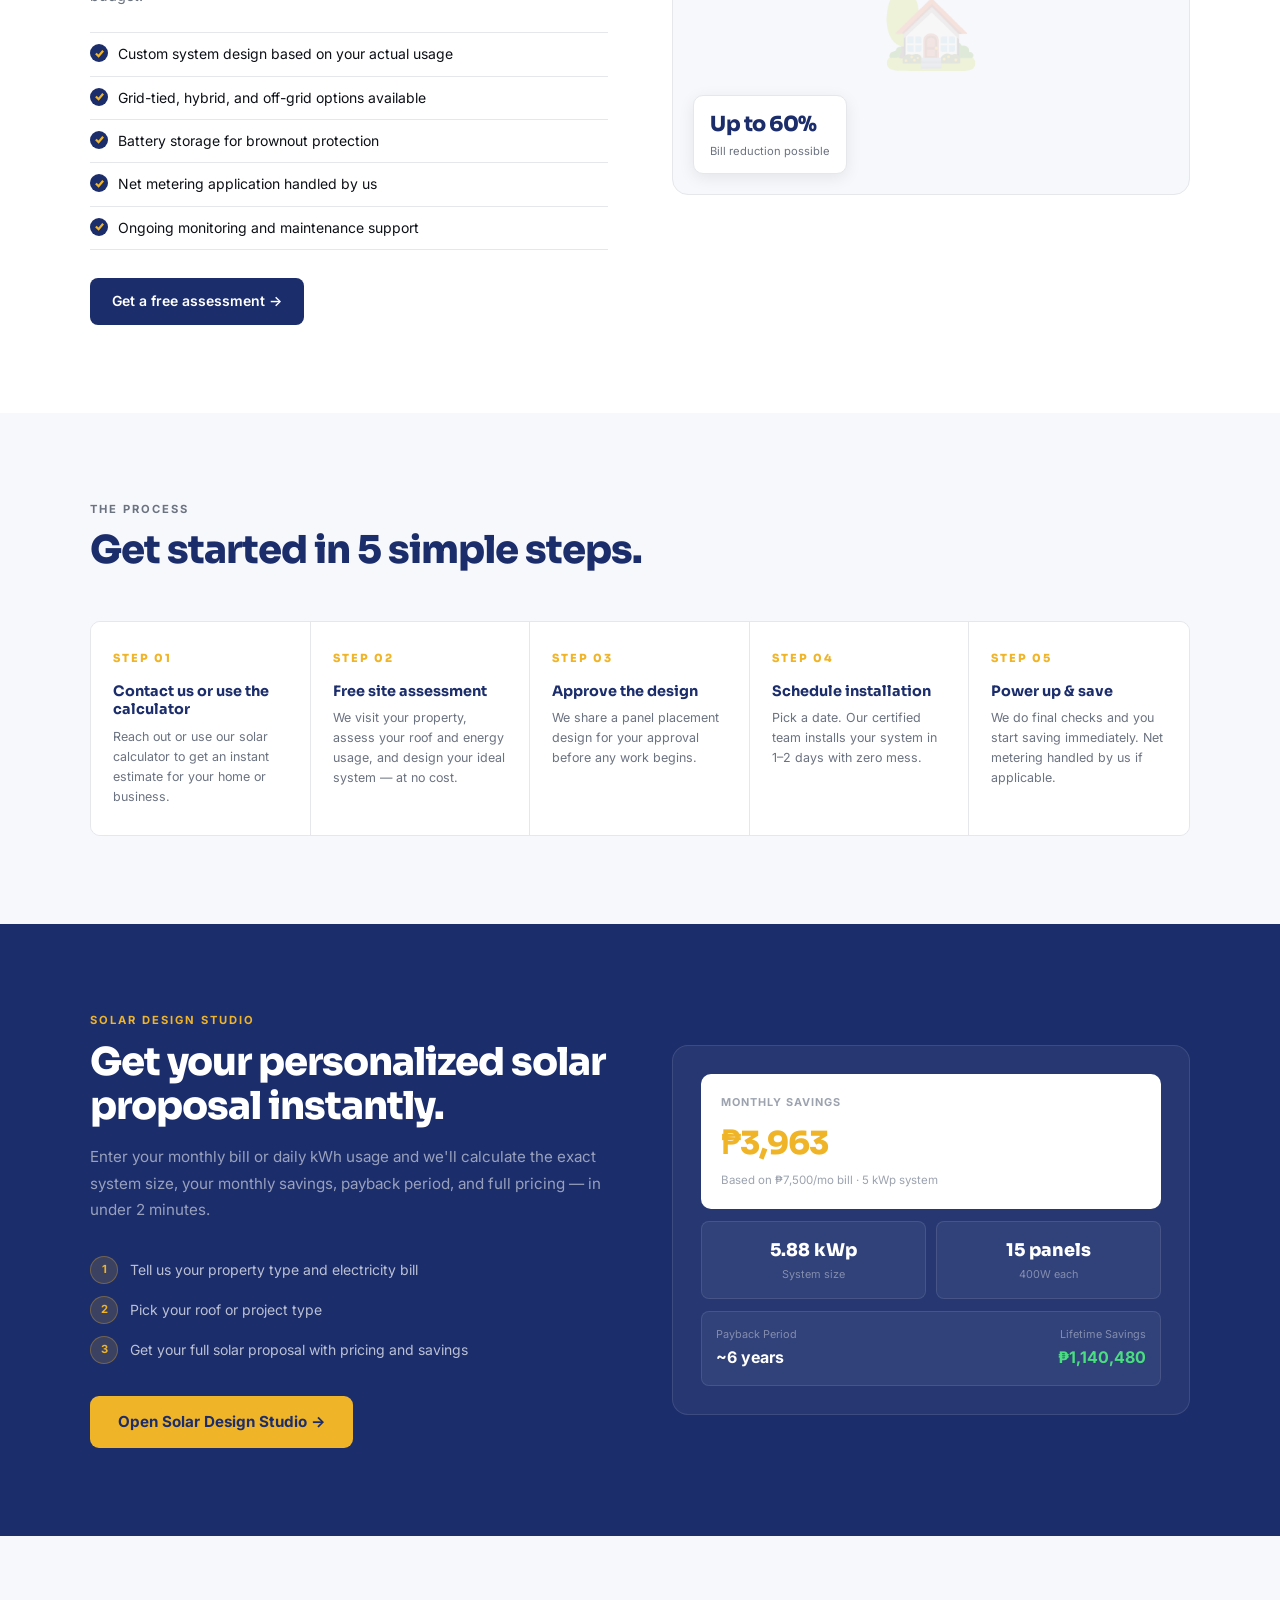
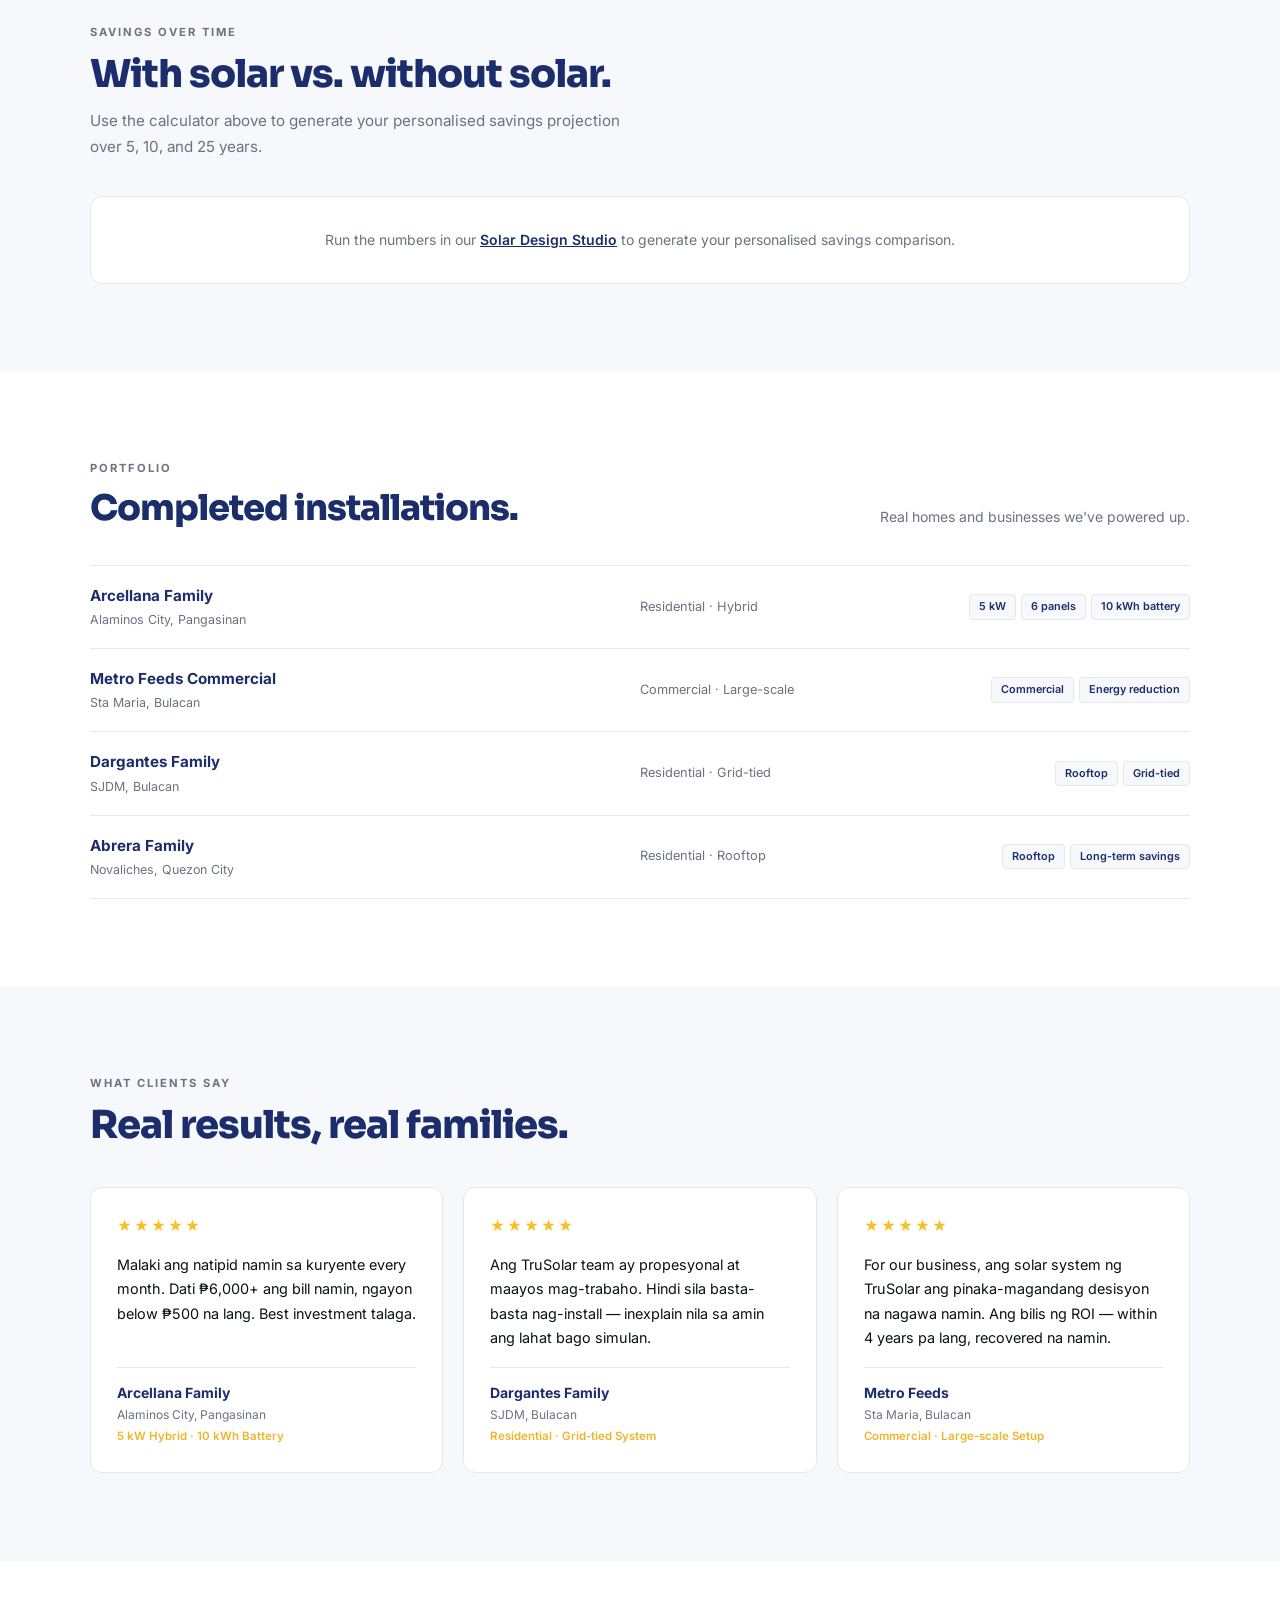
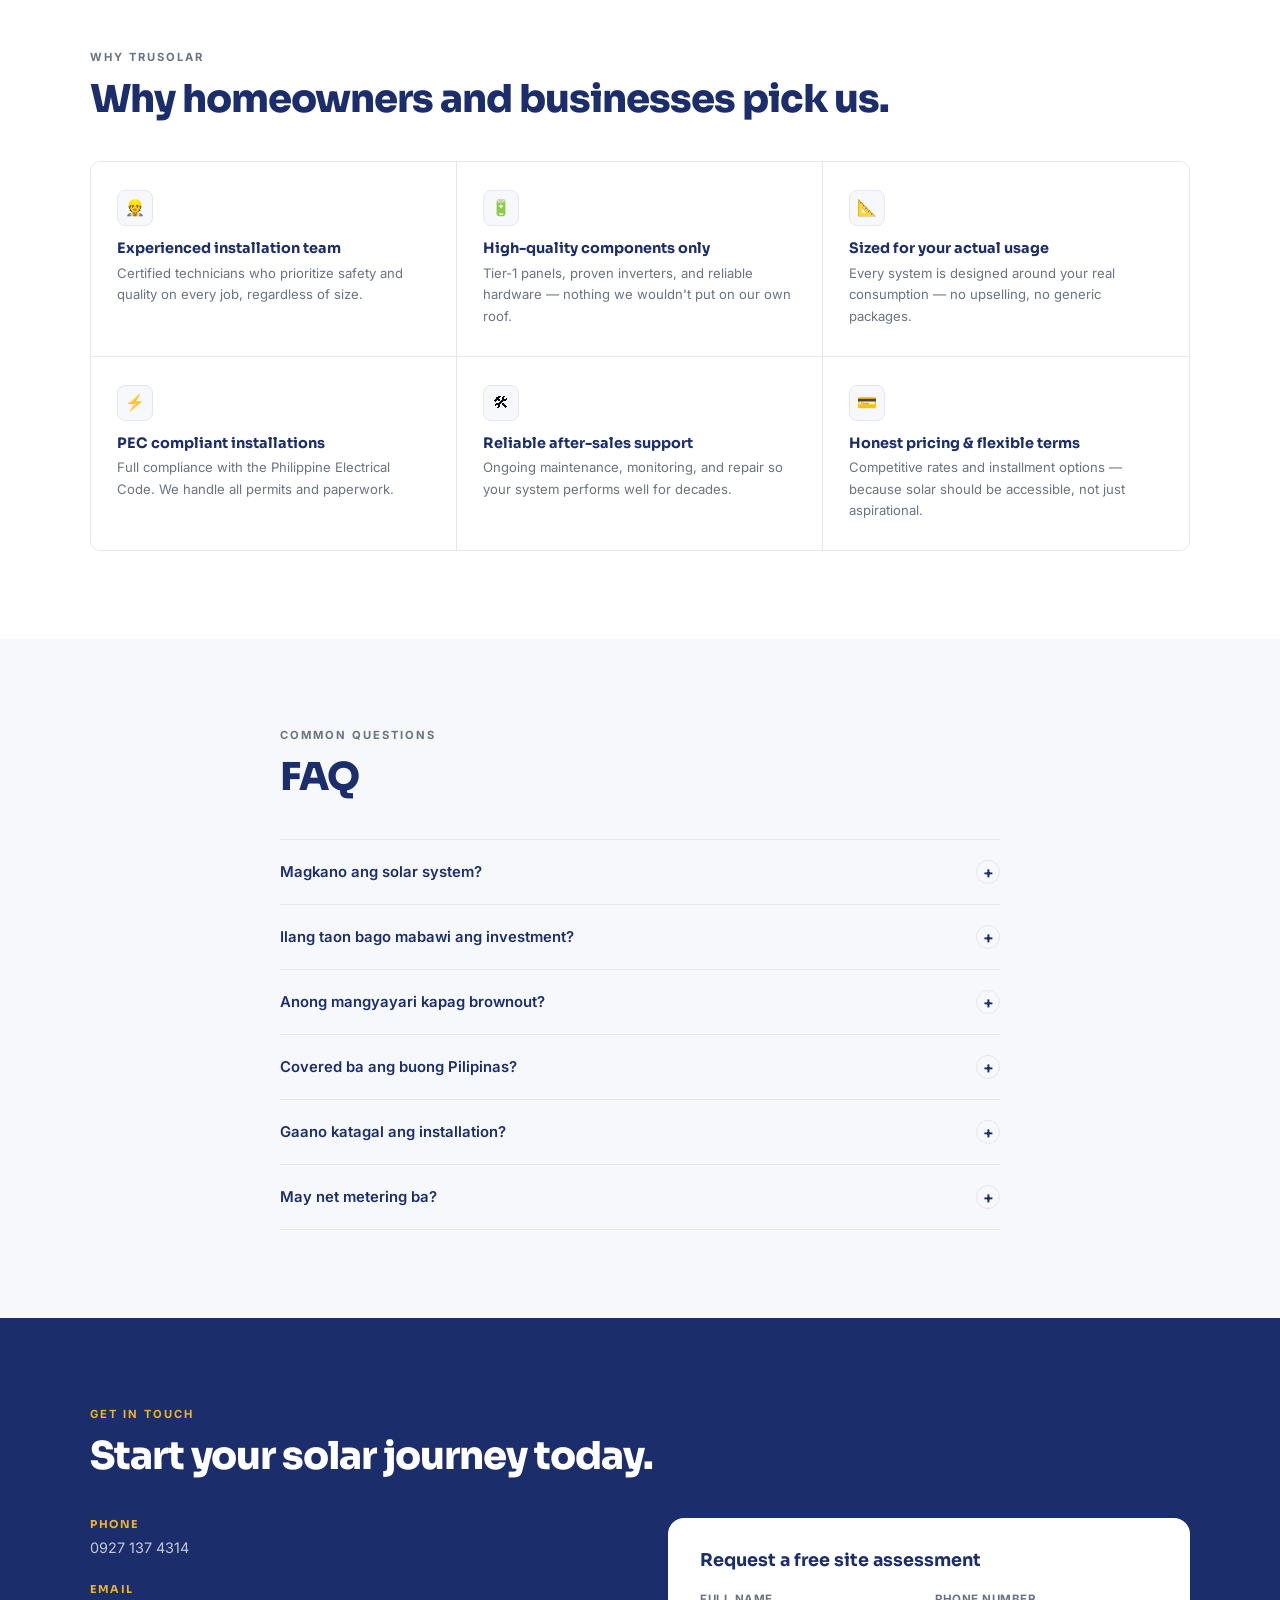
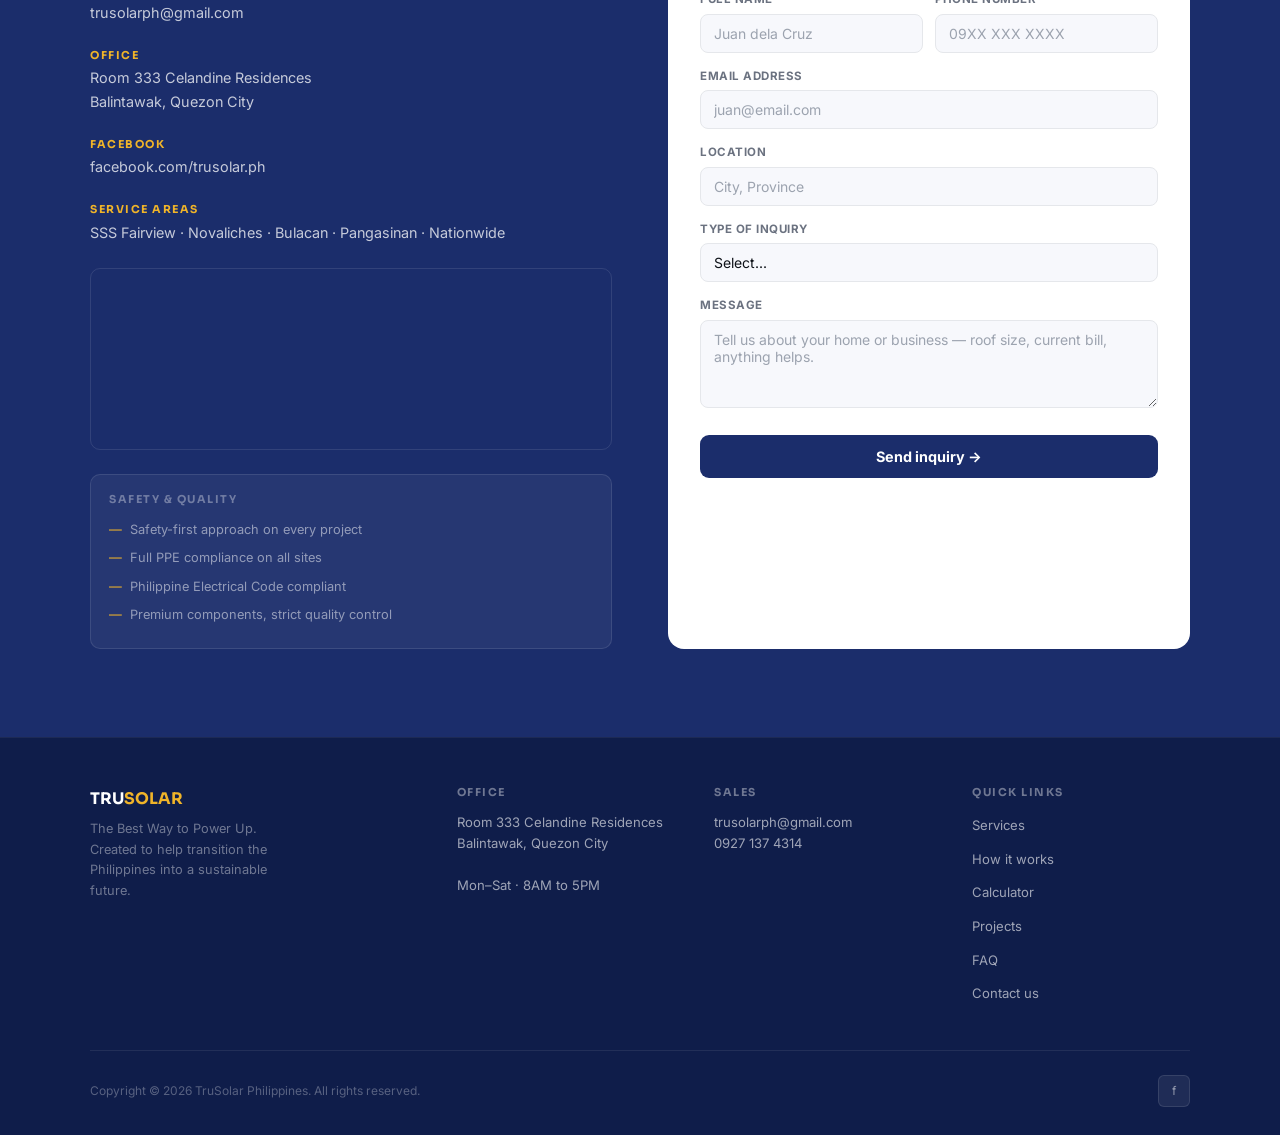
==== commit d6fc89a6: "Fix low-severity issues from the site audit - Trim whitespace before validating the address on Step " ====
--- a/index.html
+++ b/index.html
@@ -14,8 +14,32 @@
 <meta name="twitter:title" content="TruSolar — The Best Way to Power Up">
 <meta name="twitter:description" content="Clean energy can start with you. Get solar panels installed today in the Philippines.">
 <link rel="icon" type="image/svg+xml" href="assets/favicon.svg">
+<link rel="canonical" href="https://emaniebo420.github.io/tru-solar/">
 <link href="https://fonts.googleapis.com/css2?family=Inter:wght@300;400;500;600;700&family=Sora:wght@600;700;800&display=swap" rel="stylesheet">
 <link rel="stylesheet" href="css/landing.css">
+<script type="application/ld+json">
+{
+  "@context": "https://schema.org",
+  "@type": "LocalBusiness",
+  "name": "TruSolar Philippines",
+  "url": "https://emaniebo420.github.io/tru-solar/",
+  "telephone": "+639271374314",
+  "email": "trusolarph@gmail.com",
+  "address": {
+    "@type": "PostalAddress",
+    "streetAddress": "Room 333 Celandine Residences, Balintawak",
+    "addressLocality": "Quezon City",
+    "addressCountry": "PH"
+  },
+  "openingHoursSpecification": {
+    "@type": "OpeningHoursSpecification",
+    "dayOfWeek": ["Monday", "Tuesday", "Wednesday", "Thursday", "Friday", "Saturday"],
+    "opens": "08:00",
+    "closes": "17:00"
+  },
+  "sameAs": ["https://facebook.com/trusolar.ph"]
+}
+</script>
 </head>
 <body>
 
@@ -30,23 +54,7 @@
 <nav class="nav">
   <div class="nav-left">
     <a class="nav-brand" href="#">
-      <svg viewBox="0 0 44 44" fill="none">
-        <ellipse cx="22" cy="7"    rx="3.5" ry="2"   fill="#F0B429" opacity=".95" transform="rotate(-20 22 7)"/>
-        <ellipse cx="28" cy="8.5"  rx="3.2" ry="1.8" fill="#F0B429" opacity=".9"  transform="rotate(5 28 8.5)"/>
-        <ellipse cx="33" cy="12"   rx="3"   ry="1.7" fill="#F0B429" opacity=".85" transform="rotate(30 33 12)"/>
-        <ellipse cx="36" cy="17.5" rx="2.8" ry="1.6" fill="#F0B429" opacity=".8"  transform="rotate(55 36 17.5)"/>
-        <ellipse cx="36" cy="23.5" rx="2.6" ry="1.5" fill="#F0B429" opacity=".75" transform="rotate(80 36 23.5)"/>
-        <ellipse cx="33" cy="29"   rx="2.4" ry="1.4" fill="#F0B429" opacity=".7"  transform="rotate(105 33 29)"/>
-        <ellipse cx="28" cy="33.5" rx="2.2" ry="1.3" fill="#F0B429" opacity=".65" transform="rotate(130 28 33.5)"/>
-        <ellipse cx="22" cy="36"   rx="2"   ry="1.2" fill="#F0B429" opacity=".6"  transform="rotate(155 22 36)"/>
-        <ellipse cx="16" cy="35"   rx="1.9" ry="1.1" fill="#F0B429" opacity=".55" transform="rotate(175 16 35)"/>
-        <ellipse cx="11" cy="31.5" rx="1.8" ry="1"   fill="#F0B429" opacity=".55" transform="rotate(-155 11 31.5)"/>
-        <ellipse cx="8"  cy="26.5" rx="2"   ry="1.2" fill="#F0B429" opacity=".62" transform="rotate(-130 8 26.5)"/>
-        <ellipse cx="7.5" cy="21"  rx="2.3" ry="1.4" fill="#F0B429" opacity=".7"  transform="rotate(-105 7.5 21)"/>
-        <ellipse cx="9"  cy="15.5" rx="2.6" ry="1.6" fill="#F0B429" opacity=".78" transform="rotate(-80 9 15.5)"/>
-        <ellipse cx="13" cy="10.5" rx="3"   ry="1.8" fill="#F0B429" opacity=".86" transform="rotate(-55 13 10.5)"/>
-        <ellipse cx="17.5" cy="7.5" rx="3.3" ry="1.9" fill="#F0B429" opacity=".93" transform="rotate(-30 17.5 7.5)"/>
-      </svg>
+      <img src="assets/favicon.svg" alt="" width="38" height="38">
       <span class="nav-brand-name">TRU<span>SOLAR</span></span>
     </a>
     <ul class="nav-links">
@@ -382,17 +390,17 @@
     <div class="testi-grid">
       <div class="testi-card">
         <div class="testi-stars">★★★★★</div>
-        <p class="testi-quote">Malaki ang natipid namin sa kuryente every month. Dati ₱6,000+ ang bill namin, ngayon below ₱500 na lang. Best investment talaga.</p>
+        <p class="testi-quote" lang="tl">Malaki ang natipid namin sa kuryente every month. Dati ₱6,000+ ang bill namin, ngayon below ₱500 na lang. Best investment talaga.</p>
         <div class="testi-author"><p class="testi-name">Arcellana Family</p><p class="testi-loc">Alaminos City, Pangasinan</p><p class="testi-system">5 kW Hybrid · 10 kWh Battery</p></div>
       </div>
       <div class="testi-card">
         <div class="testi-stars">★★★★★</div>
-        <p class="testi-quote">Ang TruSolar team ay propesyonal at maayos mag-trabaho. Hindi sila basta-basta nag-install — inexplain nila sa amin ang lahat bago simulan.</p>
+        <p class="testi-quote" lang="tl">Ang TruSolar team ay propesyonal at maayos mag-trabaho. Hindi sila basta-basta nag-install — inexplain nila sa amin ang lahat bago simulan.</p>
         <div class="testi-author"><p class="testi-name">Dargantes Family</p><p class="testi-loc">SJDM, Bulacan</p><p class="testi-system">Residential · Grid-tied System</p></div>
       </div>
       <div class="testi-card">
         <div class="testi-stars">★★★★★</div>
-        <p class="testi-quote">For our business, ang solar system ng TruSolar ang pinaka-magandang desisyon na nagawa namin. Ang bilis ng ROI — within 4 years pa lang, recovered na namin.</p>
+        <p class="testi-quote" lang="tl">For our business, ang solar system ng TruSolar ang pinaka-magandang desisyon na nagawa namin. Ang bilis ng ROI — within 4 years pa lang, recovered na namin.</p>
         <div class="testi-author"><p class="testi-name">Metro Feeds</p><p class="testi-loc">Sta Maria, Bulacan</p><p class="testi-system">Commercial · Large-scale Setup</p></div>
       </div>
     </div>
@@ -421,12 +429,12 @@
     <p class="eyebrow">Common questions</p>
     <h2 class="section-title">FAQ</h2>
     <div class="faq-list">
-      <div class="faq-item"><button class="faq-q" onclick="toggleFaq(this)">Magkano ang solar system?<span class="faq-icon">+</span></button><div class="faq-a">Depende sa laki ng system. Sa average na bahay na gumagamit ng 20 kWh/day, ang 4–5 kWp system ay nasa ₱220,000–₱280,000. Libre ang site assessment namin para malaman ang exact na quote para sa inyong tahanan.</div></div>
-      <div class="faq-item"><button class="faq-q" onclick="toggleFaq(this)">Ilang taon bago mabawi ang investment?<span class="faq-icon">+</span></button><div class="faq-a">Sa karamihan ng residential installations, ang payback period ay 4–7 taon. Pagkatapos noon, essentially libre na ang iyong kuryente — at ang mga panels ay tumatagal ng 25+ taon.</div></div>
-      <div class="faq-item"><button class="faq-q" onclick="toggleFaq(this)">Anong mangyayari kapag brownout?<span class="faq-icon">+</span></button><div class="faq-a">Grid-tied systems ay nag-o-off din kapag brownout para sa safety ng linemen. Hybrid systems na may battery storage ay nagbibigay ng kuryente kahit brownout — ito ang recommended para sa mas mataas na proteksyon.</div></div>
-      <div class="faq-item"><button class="faq-q" onclick="toggleFaq(this)">Covered ba ang buong Pilipinas?<span class="faq-icon">+</span></button><div class="faq-a">Oo, nagse-serve kami nationwide. Ang aming main operations ay nasa Quezon City, pero nagtatrabaho kami sa buong Luzon, Visayas, at Mindanao.</div></div>
-      <div class="faq-item"><button class="faq-q" onclick="toggleFaq(this)">Gaano katagal ang installation?<span class="faq-icon">+</span></button><div class="faq-a">Ang karaniwang residential installation ay tatagal ng 1–2 araw. Ang mas malalaking commercial projects ay maaaring 3–7 araw depende sa laki. Gagawin naming maayos at malinis ang trabaho.</div></div>
-      <div class="faq-item"><button class="faq-q" onclick="toggleFaq(this)">May net metering ba?<span class="faq-icon">+</span></button><div class="faq-a">Oo! Tinutulungan namin ang aming mga kliyente na mag-apply para sa net metering sa Meralco o sa kanilang lokal na utility. Ibig sabihin, ang sobrang kuryente na nagagawa ng inyong solar panels ay ibabalik sa grid — at makakakuha kayo ng credit sa inyong bill. Approval typically takes 4–8 months.</div></div>
+      <div class="faq-item"><button class="faq-q" onclick="toggleFaq(this)" lang="tl">Magkano ang solar system?<span class="faq-icon">+</span></button><div class="faq-a" lang="tl">Depende sa laki ng system. Sa average na bahay na gumagamit ng 20 kWh/day, ang 4–5 kWp system ay nasa ₱220,000–₱280,000. Libre ang site assessment namin para malaman ang exact na quote para sa inyong tahanan.</div></div>
+      <div class="faq-item"><button class="faq-q" onclick="toggleFaq(this)" lang="tl">Ilang taon bago mabawi ang investment?<span class="faq-icon">+</span></button><div class="faq-a" lang="tl">Sa karamihan ng residential installations, ang payback period ay 4–7 taon. Pagkatapos noon, essentially libre na ang iyong kuryente — at ang mga panels ay tumatagal ng 25+ taon.</div></div>
+      <div class="faq-item"><button class="faq-q" onclick="toggleFaq(this)" lang="tl">Anong mangyayari kapag brownout?<span class="faq-icon">+</span></button><div class="faq-a" lang="tl">Grid-tied systems ay nag-o-off din kapag brownout para sa safety ng linemen. Hybrid systems na may battery storage ay nagbibigay ng kuryente kahit brownout — ito ang recommended para sa mas mataas na proteksyon.</div></div>
+      <div class="faq-item"><button class="faq-q" onclick="toggleFaq(this)" lang="tl">Covered ba ang buong Pilipinas?<span class="faq-icon">+</span></button><div class="faq-a" lang="tl">Oo, nagse-serve kami nationwide. Ang aming main operations ay nasa Quezon City, pero nagtatrabaho kami sa buong Luzon, Visayas, at Mindanao.</div></div>
+      <div class="faq-item"><button class="faq-q" onclick="toggleFaq(this)" lang="tl">Gaano katagal ang installation?<span class="faq-icon">+</span></button><div class="faq-a" lang="tl">Ang karaniwang residential installation ay tatagal ng 1–2 araw. Ang mas malalaking commercial projects ay maaaring 3–7 araw depende sa laki. Gagawin naming maayos at malinis ang trabaho.</div></div>
+      <div class="faq-item"><button class="faq-q" onclick="toggleFaq(this)" lang="tl">May net metering ba?<span class="faq-icon">+</span></button><div class="faq-a" lang="tl">Oo! Tinutulungan namin ang aming mga kliyente na mag-apply para sa net metering sa Meralco o sa kanilang lokal na utility. Ibig sabihin, ang sobrang kuryente na nagagawa ng inyong solar panels ay ibabalik sa grid — at makakakuha kayo ng credit sa inyong bill. Approval typically takes 4–8 months.</div></div>
     </div>
   </div>
 </section>
--- a/css/landing.css
+++ b/css/landing.css
@@ -34,7 +34,7 @@
 }
 .nav-left{display:flex;align-items:center;gap:40px;}
 .nav-brand{display:flex;align-items:center;gap:10px;}
-.nav-brand svg{width:38px;height:38px;flex-shrink:0;}
+.nav-brand img{width:38px;height:38px;flex-shrink:0;}
 .nav-brand-name{font-family:'Sora',sans-serif;font-size:1.05rem;font-weight:700;color:var(--navy);letter-spacing:.5px;}
 .nav-brand-name span{color:var(--gold);}
 .nav-links{display:flex;gap:28px;list-style:none;}
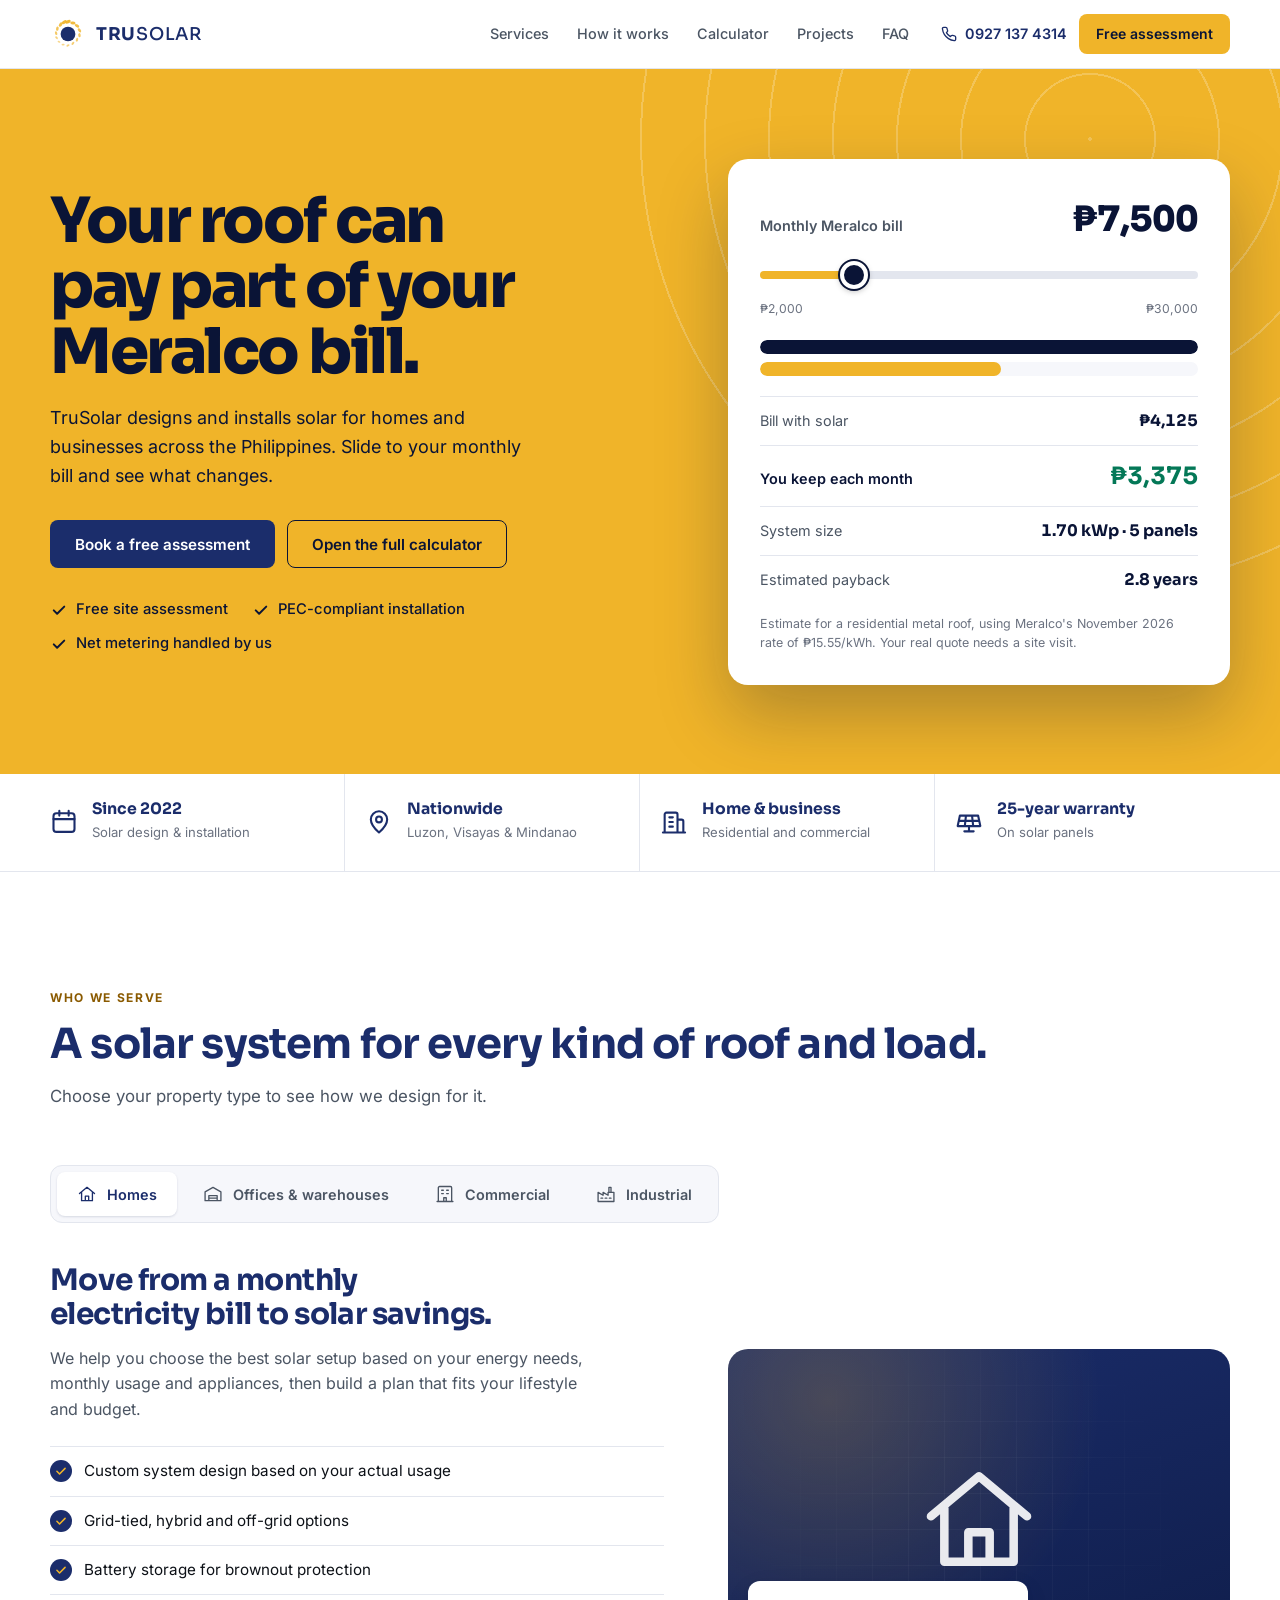
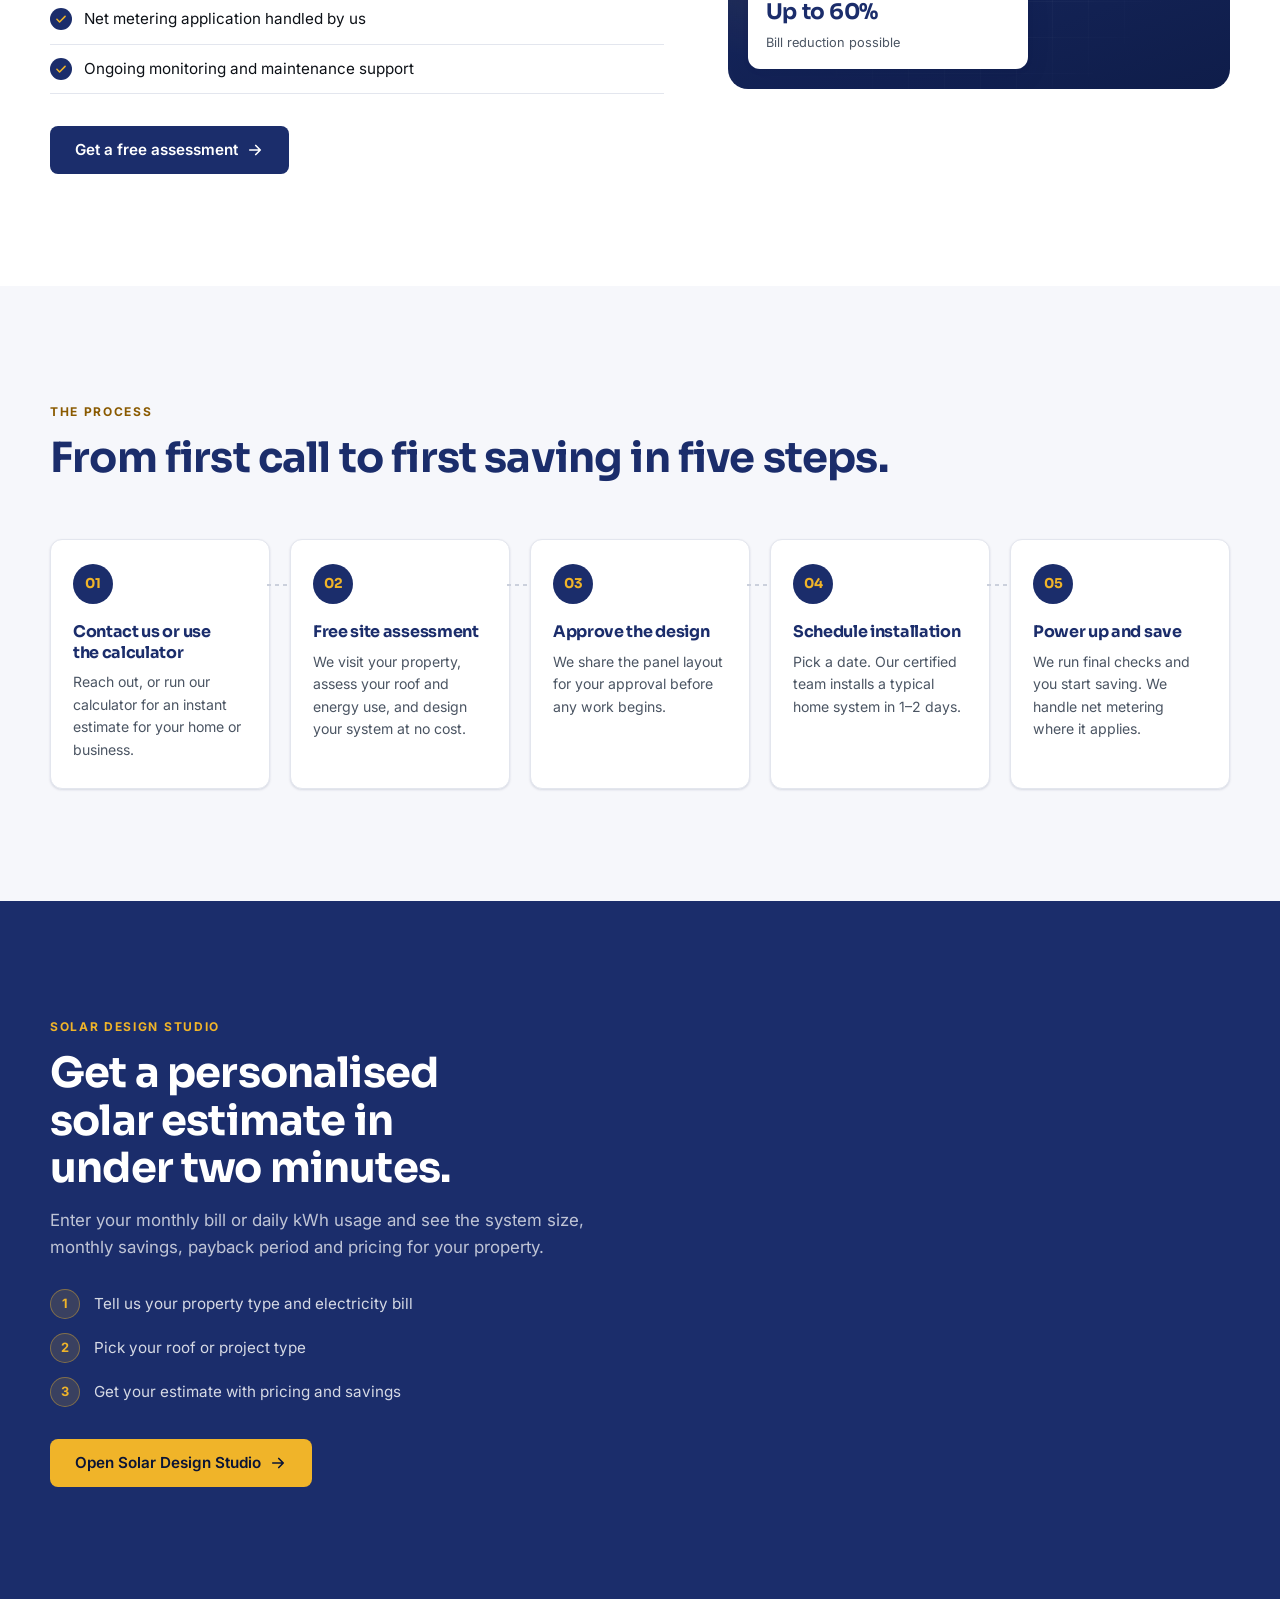
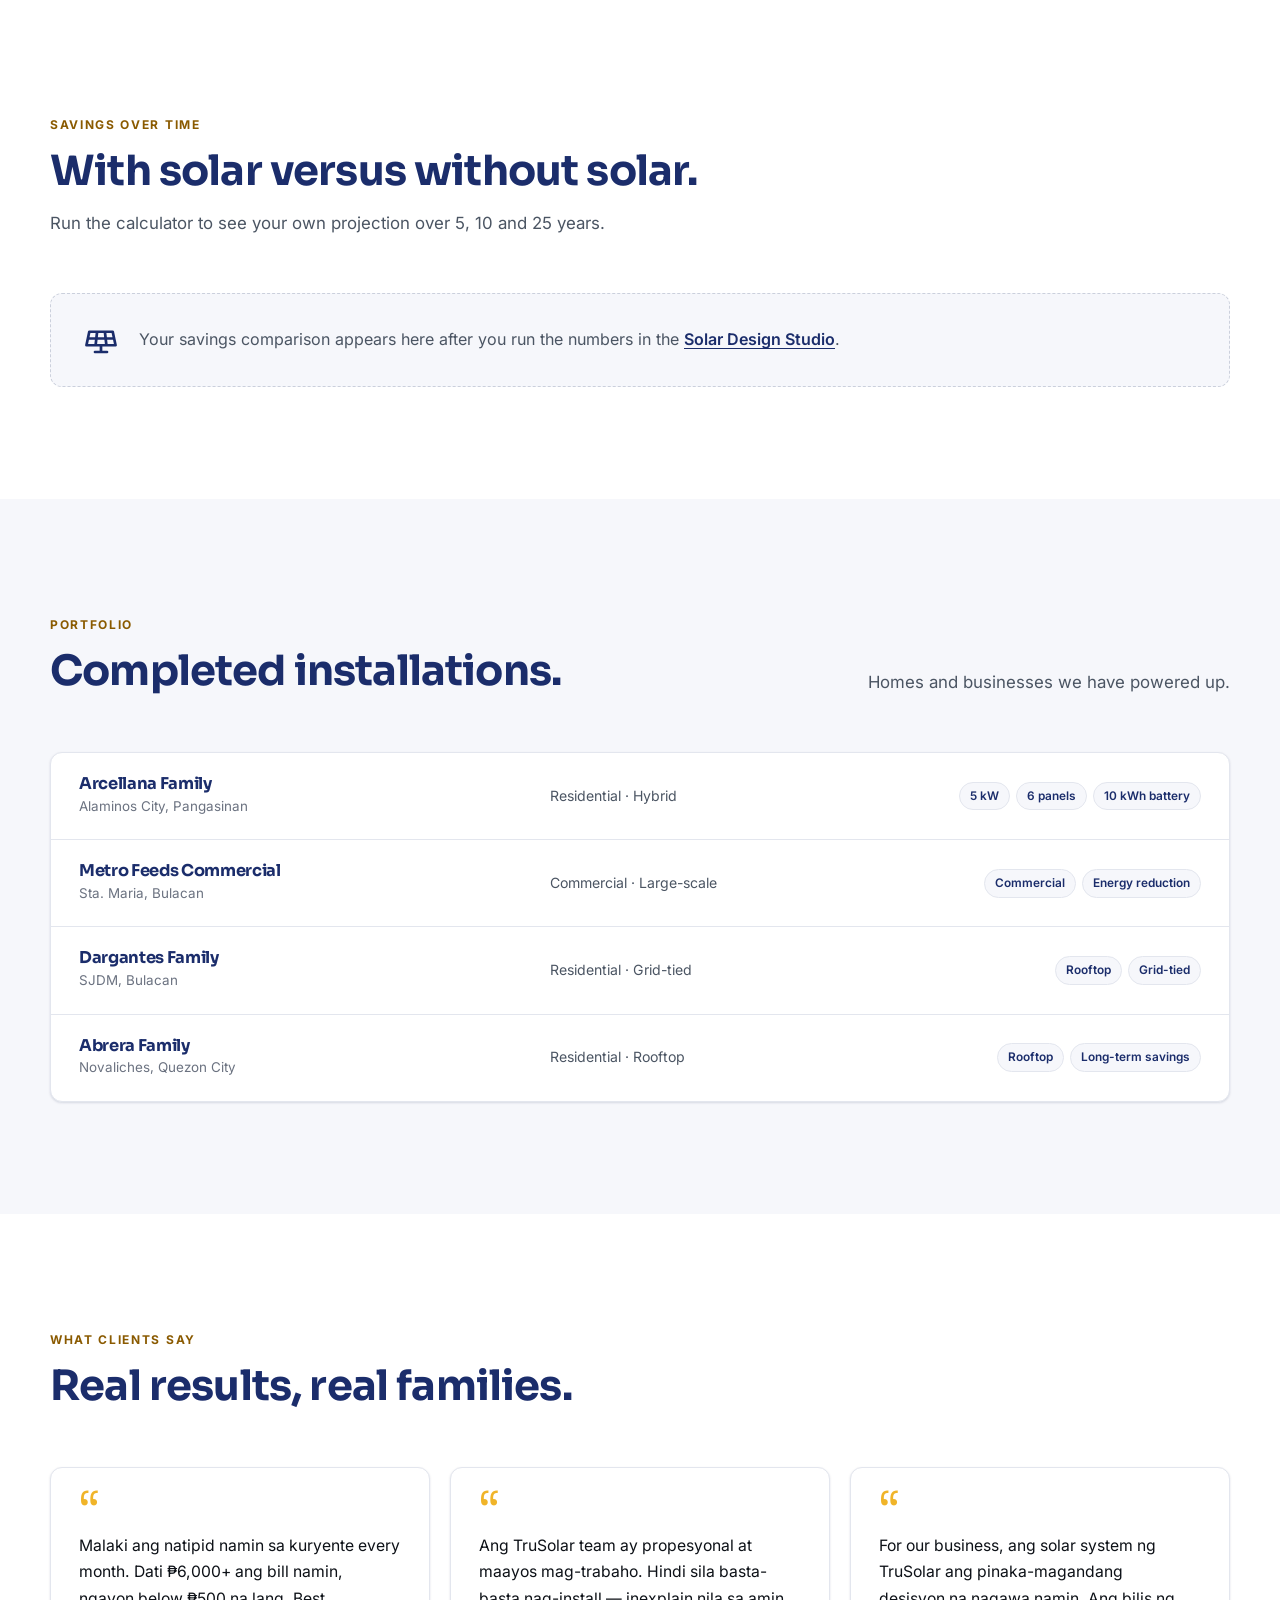
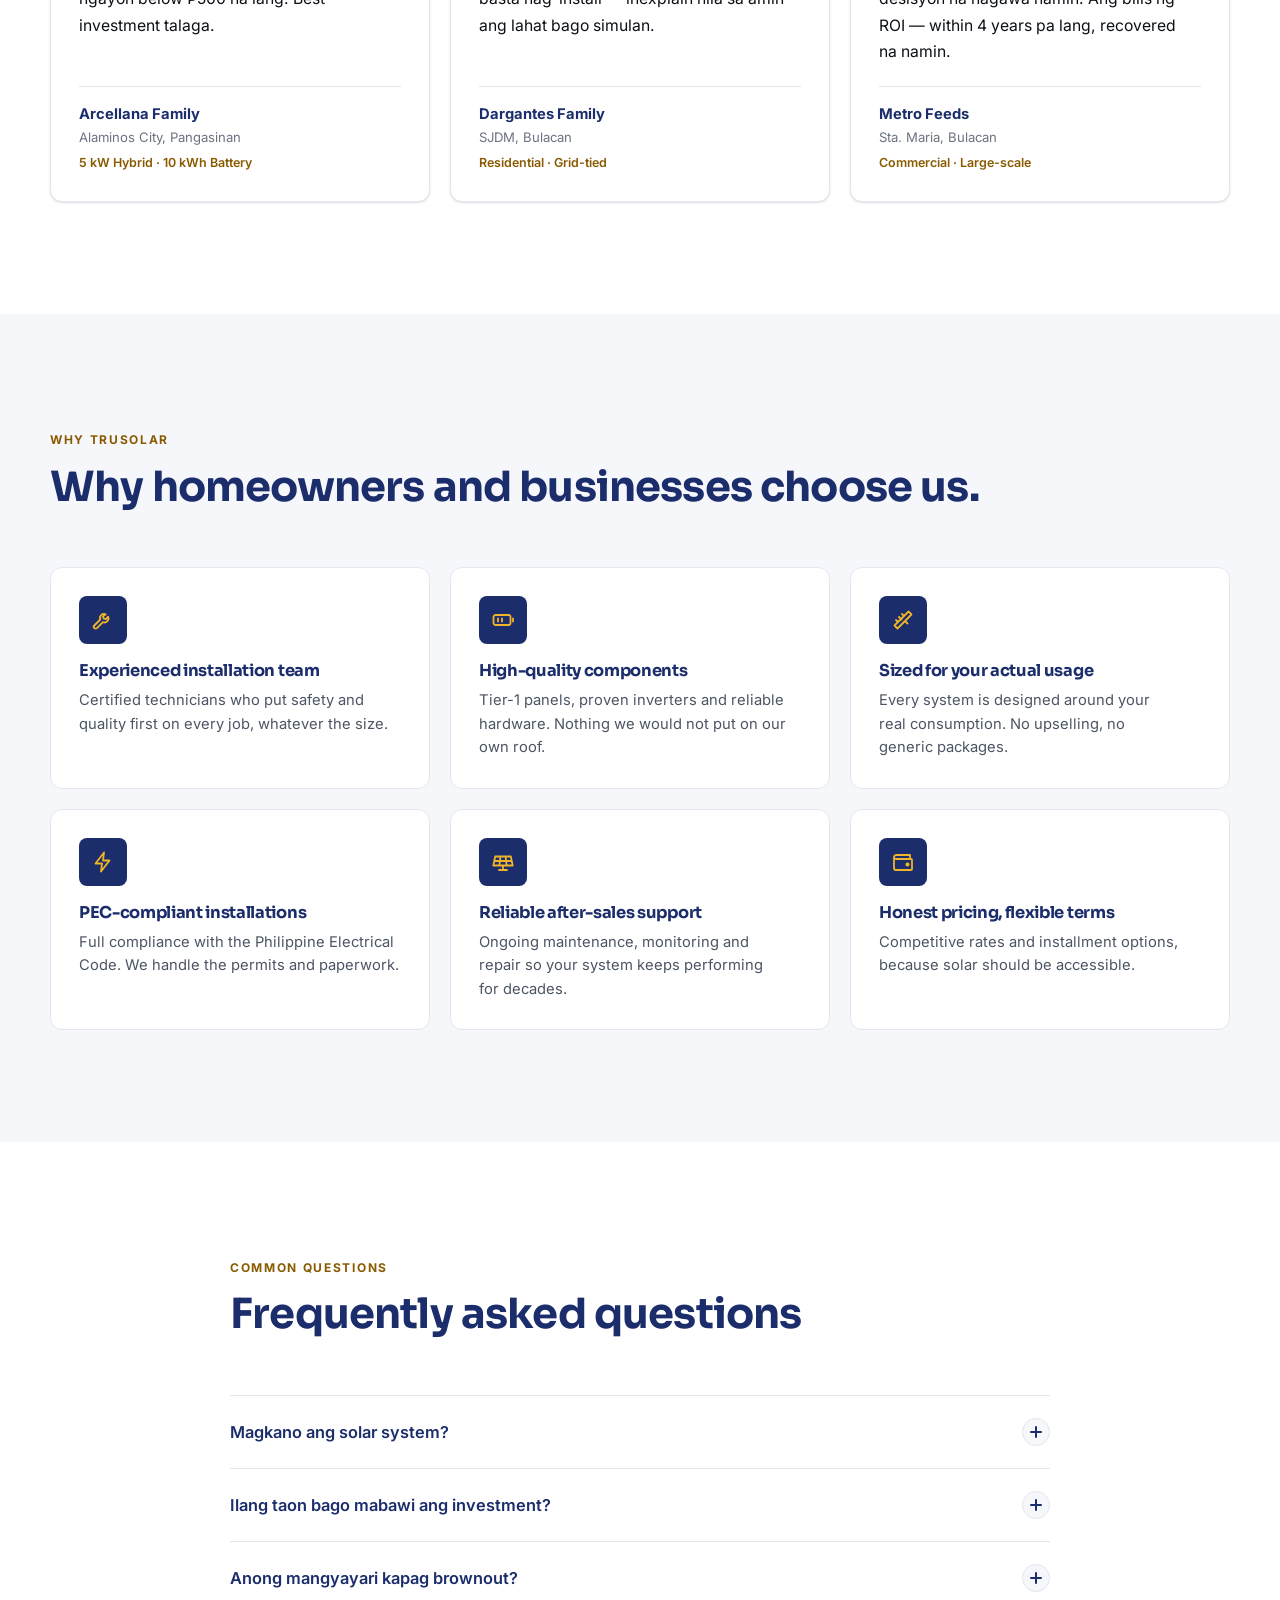
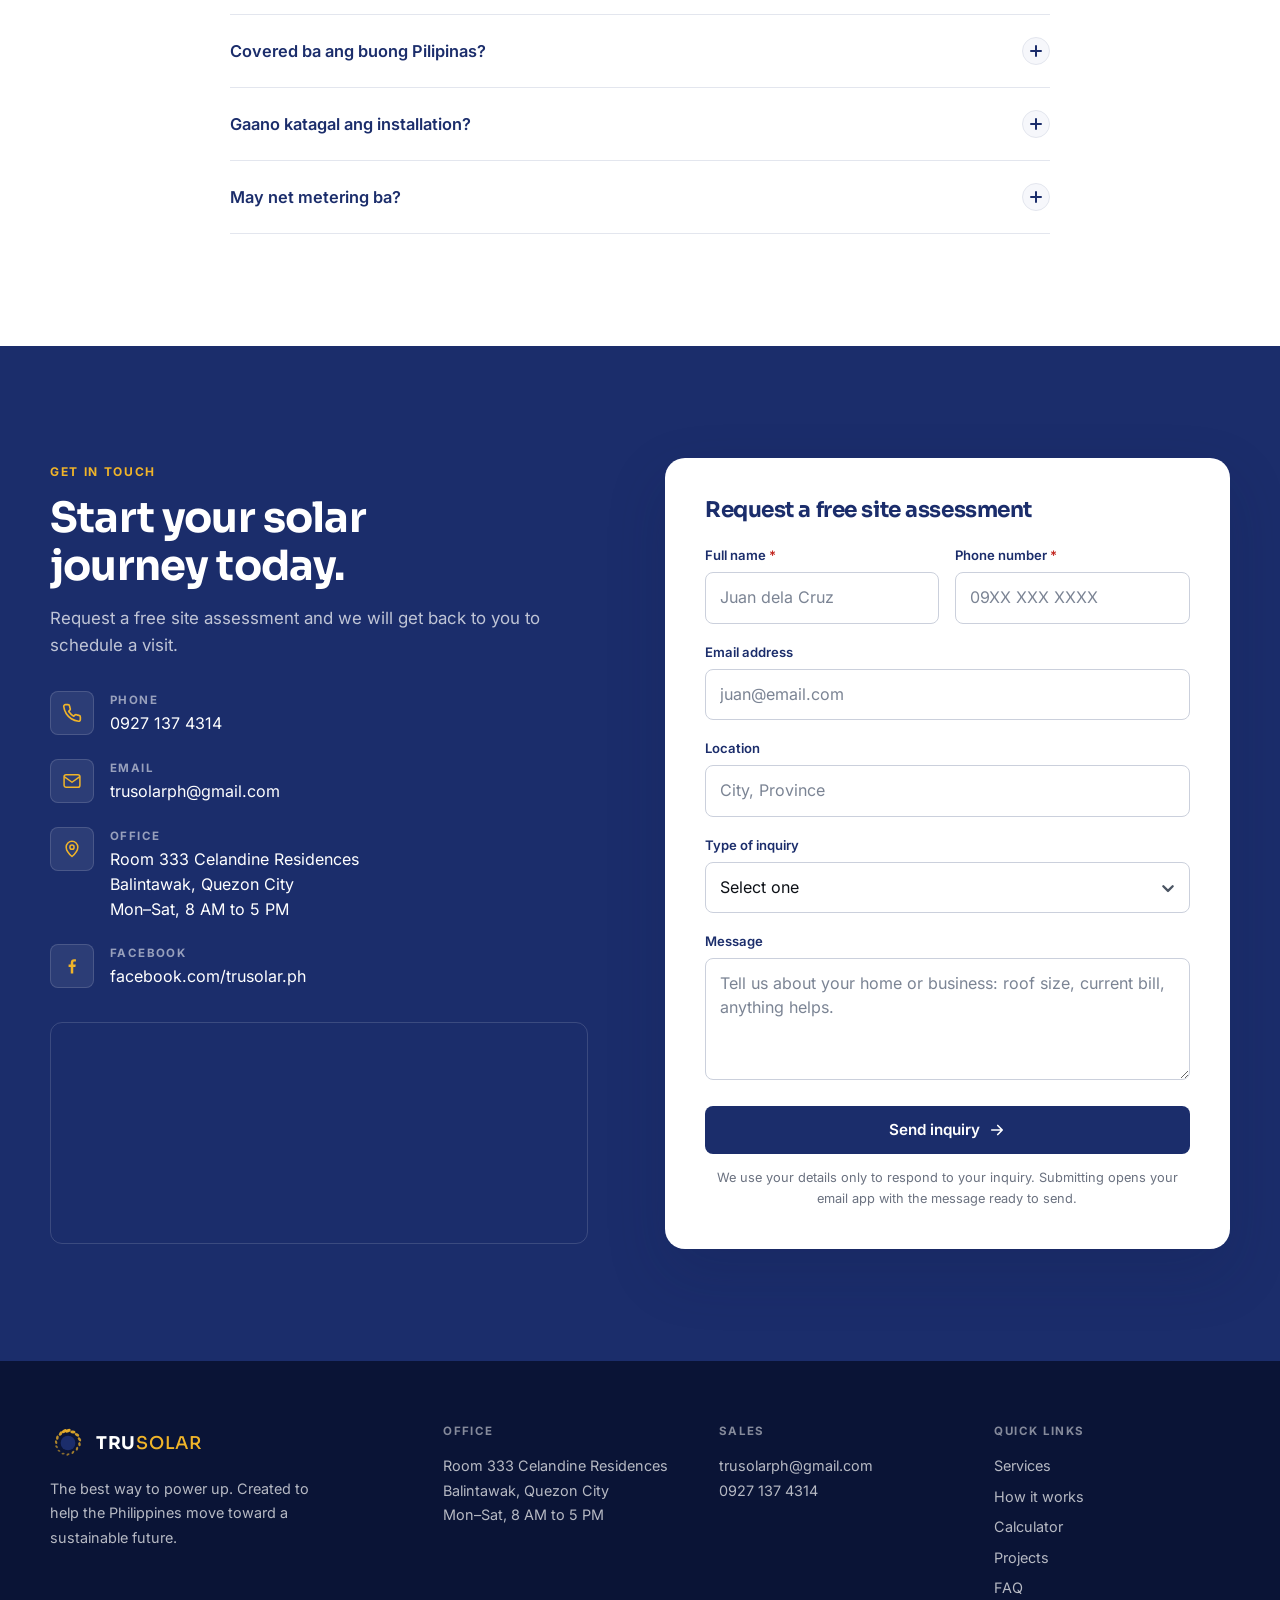
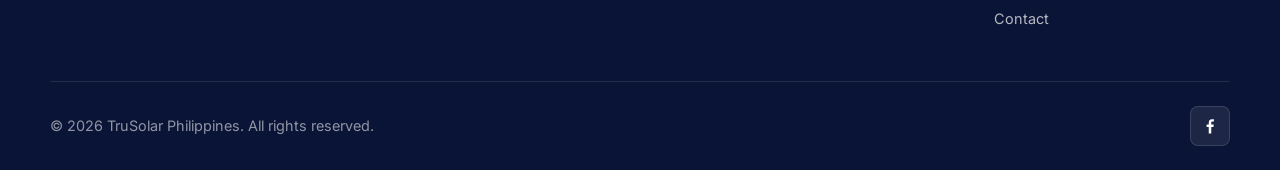
==== commit e575febb: "Redesign site: Meralco-based pricing model, new hero, mobile fixes - Shared sizing/pricing model (js" ====
--- a/index.html
+++ b/index.html
@@ -2,29 +2,40 @@
 <html lang="en">
 <head>
 <meta charset="UTF-8">
-<meta name="viewport" content="width=device-width, initial-scale=1.0, shrink-to-fit=no">
-<title>TruSolar — The Best Way to Power Up</title>
-<meta name="description" content="Clean energy can start with you. Get solar panels installed today in the Philippines. TruSolar designs, supplies, and installs solar systems for homes and businesses nationwide.">
+<meta name="viewport" content="width=device-width, initial-scale=1">
+<title>TruSolar — Solar Panel Installation for Homes &amp; Businesses in the Philippines</title>
+<meta name="description" content="TruSolar designs, supplies and installs solar systems for homes and businesses across the Philippines. Free site assessment, PEC-compliant installation, and net metering support.">
+<meta name="theme-color" content="#1B2D6B">
 <meta property="og:type" content="website">
 <meta property="og:site_name" content="TruSolar">
-<meta property="og:title" content="TruSolar — The Best Way to Power Up">
-<meta property="og:description" content="Clean energy can start with you. Get solar panels installed today in the Philippines. TruSolar designs, supplies, and installs solar systems for homes and businesses nationwide.">
+<meta property="og:title" content="TruSolar — Solar Panel Installation in the Philippines">
+<meta property="og:description" content="Replace high electricity costs with solar. Custom-designed systems for homes and businesses, installed by a certified team.">
+<meta property="og:url" content="https://tru-solar.vercel.app/">
+<meta property="og:image" content="https://tru-solar.vercel.app/assets/og-image.png">
+<meta property="og:image:width" content="1200">
+<meta property="og:image:height" content="630">
 <meta property="og:locale" content="en_PH">
-<meta name="twitter:card" content="summary">
-<meta name="twitter:title" content="TruSolar — The Best Way to Power Up">
-<meta name="twitter:description" content="Clean energy can start with you. Get solar panels installed today in the Philippines.">
+<meta name="twitter:card" content="summary_large_image">
+<meta name="twitter:title" content="TruSolar — Solar Panel Installation in the Philippines">
+<meta name="twitter:description" content="Replace high electricity costs with solar. Free site assessment for homes and businesses.">
+<meta name="twitter:image" content="https://tru-solar.vercel.app/assets/og-image.png">
 <link rel="icon" type="image/svg+xml" href="assets/favicon.svg">
-<link rel="canonical" href="https://emaniebo420.github.io/tru-solar/">
-<link href="https://fonts.googleapis.com/css2?family=Inter:wght@300;400;500;600;700&family=Sora:wght@600;700;800&display=swap" rel="stylesheet">
+<link rel="canonical" href="https://tru-solar.vercel.app/">
+<link rel="preload" href="assets/fonts/inter-latin-wght-normal.woff2" as="font" type="font/woff2" crossorigin>
+<link rel="preload" href="assets/fonts/sora-latin-wght-normal.woff2" as="font" type="font/woff2" crossorigin>
+<link rel="stylesheet" href="css/base.css">
 <link rel="stylesheet" href="css/landing.css">
 <script type="application/ld+json">
 {
   "@context": "https://schema.org",
   "@type": "LocalBusiness",
   "name": "TruSolar Philippines",
-  "url": "https://emaniebo420.github.io/tru-solar/",
+  "url": "https://tru-solar.vercel.app/",
+  "image": "https://tru-solar.vercel.app/assets/og-image.png",
   "telephone": "+639271374314",
   "email": "trusolarph@gmail.com",
+  "foundingDate": "2022",
+  "areaServed": "PH",
   "address": {
     "@type": "PostalAddress",
     "streetAddress": "Room 333 Celandine Residences, Balintawak",
@@ -43,494 +54,492 @@
 </head>
 <body>
 
-<div id="pbar"></div>
-
-<!-- MOBILE CTA BAR -->
-<div class="mobile-cta-bar">
-  <a href="tel:09271374314">Call us: 0927 137 4314</a>
-</div>
-
-<!-- NAV -->
-<nav class="nav">
-  <div class="nav-left">
-    <a class="nav-brand" href="#">
-      <img src="assets/favicon.svg" alt="" width="38" height="38">
-      <span class="nav-brand-name">TRU<span>SOLAR</span></span>
+<a class="skip-link" href="#main">Skip to content</a>
+
+<!-- SVG icon sprite -->
+<svg width="0" height="0" style="position:absolute" aria-hidden="true" focusable="false">
+  <defs>
+    <symbol id="i-phone" viewBox="0 0 24 24" fill="none" stroke="currentColor" stroke-width="2" stroke-linecap="round" stroke-linejoin="round"><path d="M22 16.92v3a2 2 0 0 1-2.18 2 19.8 19.8 0 0 1-8.63-3.07 19.5 19.5 0 0 1-6-6A19.8 19.8 0 0 1 2.12 4.18 2 2 0 0 1 4.11 2h3a2 2 0 0 1 2 1.72c.13.96.36 1.9.7 2.81a2 2 0 0 1-.45 2.11L8.09 9.91a16 16 0 0 0 6 6l1.27-1.27a2 2 0 0 1 2.11-.45c.91.34 1.85.57 2.81.7A2 2 0 0 1 22 16.92z"/></symbol>
+    <symbol id="i-arrow" viewBox="0 0 24 24" fill="none" stroke="currentColor" stroke-width="2.2" stroke-linecap="round" stroke-linejoin="round"><path d="M5 12h14M13 6l6 6-6 6"/></symbol>
+    <symbol id="i-check" viewBox="0 0 24 24" fill="none" stroke="currentColor" stroke-width="2.6" stroke-linecap="round" stroke-linejoin="round"><path d="M5 12.5l4.5 4.5L19 7.5"/></symbol>
+    <symbol id="i-calendar" viewBox="0 0 24 24" fill="none" stroke="currentColor" stroke-width="1.8" stroke-linecap="round" stroke-linejoin="round"><rect x="3" y="4.5" width="18" height="16" rx="2.5"/><path d="M3 9.5h18M8 2.5v4M16 2.5v4"/></symbol>
+    <symbol id="i-map" viewBox="0 0 24 24" fill="none" stroke="currentColor" stroke-width="1.8" stroke-linecap="round" stroke-linejoin="round"><path d="M12 21s-7-6.2-7-11.2A7 7 0 0 1 19 9.8C19 14.8 12 21 12 21z"/><circle cx="12" cy="9.8" r="2.5"/></symbol>
+    <symbol id="i-building" viewBox="0 0 24 24" fill="none" stroke="currentColor" stroke-width="1.8" stroke-linecap="round" stroke-linejoin="round"><path d="M4 21V5.5A1.5 1.5 0 0 1 5.5 4h8A1.5 1.5 0 0 1 15 5.5V21M15 10h3.5A1.5 1.5 0 0 1 20 11.5V21M2.5 21h19M8 8h3M8 12h3M8 16h3"/></symbol>
+    <symbol id="i-bolt" viewBox="0 0 24 24" fill="none" stroke="currentColor" stroke-width="1.8" stroke-linecap="round" stroke-linejoin="round"><path d="M13 2.5L4.5 13.5H11l-1 8 8.5-11H12z"/></symbol>
+    <symbol id="i-panel" viewBox="0 0 24 24" fill="none" stroke="currentColor" stroke-width="1.8" stroke-linecap="round" stroke-linejoin="round"><path d="M4.2 6.5h15.6l1.9 9H2.3zM9.4 6.5l-1 9M14.6 6.5l1 9M3.2 11h17.6M12 15.5v4.5M8 20h8"/></symbol>
+    <symbol id="i-battery" viewBox="0 0 24 24" fill="none" stroke="currentColor" stroke-width="1.8" stroke-linecap="round" stroke-linejoin="round"><rect x="2.5" y="7" width="17" height="10" rx="2"/><path d="M22 10.5v3M7 10.5v3M11 10.5v3"/></symbol>
+    <symbol id="i-ruler" viewBox="0 0 24 24" fill="none" stroke="currentColor" stroke-width="1.8" stroke-linecap="round" stroke-linejoin="round"><path d="M3.5 17.5l14-14 3 3-14 14zM8 9l2.5 2.5M11 6l2 2M5 12l2 2M14 13l2.5 2.5"/></symbol>
+    <symbol id="i-wrench" viewBox="0 0 24 24" fill="none" stroke="currentColor" stroke-width="1.8" stroke-linecap="round" stroke-linejoin="round"><path d="M14.7 6.3a4 4 0 0 0-5.4 5.2l-6 6a1.8 1.8 0 1 0 2.6 2.6l6-6a4 4 0 0 0 5.2-5.4l-2.4 2.4-2.1-.6-.6-2.1z"/></symbol>
+    <symbol id="i-wallet" viewBox="0 0 24 24" fill="none" stroke="currentColor" stroke-width="1.8" stroke-linecap="round" stroke-linejoin="round"><path d="M3 7.5A2.5 2.5 0 0 1 5.5 5H19v3M3 7.5V18a2 2 0 0 0 2 2h15a1 1 0 0 0 1-1v-9a1 1 0 0 0-1-1H5.5A2.5 2.5 0 0 1 3 7.5z"/><circle cx="16.5" cy="14.5" r="1.2" fill="currentColor"/></symbol>
+    <symbol id="i-home" viewBox="0 0 24 24" fill="none" stroke="currentColor" stroke-width="1.6" stroke-linecap="round" stroke-linejoin="round"><path d="M3 11.5L12 4l9 7.5M5.5 10v10h13V10M10 20v-5.5h4V20"/></symbol>
+    <symbol id="i-warehouse" viewBox="0 0 24 24" fill="none" stroke="currentColor" stroke-width="1.6" stroke-linecap="round" stroke-linejoin="round"><path d="M2.5 9.5L12 4l9.5 5.5V20h-19zM7 20v-6h10v6M7 17h10"/></symbol>
+    <symbol id="i-hotel" viewBox="0 0 24 24" fill="none" stroke="currentColor" stroke-width="1.6" stroke-linecap="round" stroke-linejoin="round"><path d="M4 21V4.5A1.5 1.5 0 0 1 5.5 3h13A1.5 1.5 0 0 1 20 4.5V21M2.5 21h19M8 7.5h2M14 7.5h2M8 11.5h2M14 11.5h2M10.5 21v-4.5h3V21"/></symbol>
+    <symbol id="i-factory" viewBox="0 0 24 24" fill="none" stroke="currentColor" stroke-width="1.6" stroke-linecap="round" stroke-linejoin="round"><path d="M2.5 21V10l6 3.5V10l6 3.5V10l7-0V21zM6 17h2M11 17h2M16 17h2M18 10V4h-2.5v6"/></symbol>
+    <symbol id="i-facebook" viewBox="0 0 24 24" fill="currentColor"><path d="M13.5 21v-7.8h2.6l.4-3.1h-3V8.2c0-.9.3-1.5 1.6-1.5h1.6V3.9c-.3 0-1.2-.1-2.3-.1-2.3 0-3.9 1.4-3.9 4v2.3H7.9v3.1h2.6V21z"/></symbol>
+    <symbol id="i-mail" viewBox="0 0 24 24" fill="none" stroke="currentColor" stroke-width="1.8" stroke-linecap="round" stroke-linejoin="round"><rect x="2.5" y="4.5" width="19" height="15" rx="2.5"/><path d="M3 7l9 6.5L21 7"/></symbol>
+  </defs>
+</svg>
+
+<header class="site-header">
+  <div class="container site-header__bar">
+    <a class="brand" href="./" aria-label="TruSolar home">
+      <img src="assets/favicon.svg" alt="" width="36" height="36">
+      <span class="brand__name">TRU<span>SOLAR</span></span>
     </a>
-    <ul class="nav-links">
-      <li><a href="#clients">Services</a></li>
-      <li><a href="#how">How it works</a></li>
-      <li><a href="calculator.html">Calculator</a></li>
-      <li><a href="#projects">Projects</a></li>
-      <li><a href="#faq">FAQ</a></li>
-    </ul>
-  </div>
-  <div class="nav-right">
-    <a class="nav-btn-ghost" href="tel:09271374314">0927 137 4314</a>
-    <a class="nav-btn-solid" href="#contact">Get started</a>
-    <button class="nav-toggle" id="navToggle" aria-expanded="false" aria-controls="mobileNav" aria-label="Open menu" onclick="toggleMobileNav()">
+
+    <nav class="site-nav" id="site-nav" aria-label="Main">
+      <ul class="site-nav__links">
+        <li><a href="#services">Services</a></li>
+        <li><a href="#process">How it works</a></li>
+        <li><a href="calculator.html">Calculator</a></li>
+        <li><a href="#projects">Projects</a></li>
+        <li><a href="#faq">FAQ</a></li>
+      </ul>
+      <div class="site-nav__actions">
+        <a class="header-phone" href="tel:+639271374314"><svg><use href="#i-phone"/></svg><span>0927 137 4314</span></a>
+        <a class="btn btn--gold btn--sm" href="#contact">Free assessment</a>
+      </div>
+    </nav>
+
+    <button class="nav-toggle" id="nav-toggle" type="button" aria-expanded="false" aria-controls="site-nav" aria-label="Menu">
       <span></span><span></span><span></span>
     </button>
   </div>
-</nav>
-
-<div class="mobile-nav" id="mobileNav">
-  <ul class="mobile-nav-links">
-    <li><a href="#clients" onclick="closeMobileNav()">Services</a></li>
-    <li><a href="#how" onclick="closeMobileNav()">How it works</a></li>
-    <li><a href="calculator.html">Calculator</a></li>
-    <li><a href="#projects" onclick="closeMobileNav()">Projects</a></li>
-    <li><a href="#faq" onclick="closeMobileNav()">FAQ</a></li>
-  </ul>
-  <div class="mobile-nav-actions">
-    <a class="mnav-call" href="tel:09271374314">0927 137 4314</a>
-    <a class="mnav-cta" href="#contact" onclick="closeMobileNav()">Get started</a>
-  </div>
-</div>
-
-<!-- HERO -->
-<section class="hero">
-  <div class="hero-tag">Clean energy · Philippines · Est. 2022</div>
-  <h1>Replace high electricity costs<br>with <em>solar</em>.</h1>
-  <p class="hero-sub">Create energy, reduce costs, and go green with a personally designed system for your home or business.</p>
-  <div class="hero-btns">
-    <a class="btn-primary" href="calculator.html">Calculate my savings</a>
-    <a class="btn-secondary" href="#contact">Contact us</a>
-  </div>
-  <div class="hero-rating">
-    <span class="stars">★★★★★</span>
-    Trusted by homeowners & businesses nationwide
-  </div>
-  <div class="hero-img-strip">
-    <div class="hero-img-inner">
-      <div class="hero-stat-pill gold-pill">
-        <div class="hsp-num">+25%</div>
-        <div class="hsp-label">Est. annual return</div>
-      </div>
-      <div class="hero-stat-pill">
-        <div class="hsp-num">₱0</div>
-        <div class="hsp-label">Site assessment fee</div>
-      </div>
-      <div class="hero-stat-pill">
-        <div class="hsp-num">25 yr</div>
-        <div class="hsp-label">Panel warranty</div>
-      </div>
-      <div class="hero-stat-pill">
-        <div class="hsp-num">Up to 60%</div>
-        <div class="hsp-label">Bill reduction</div>
-      </div>
-      <div class="hero-stat-pill gold-pill">
-        <div class="hsp-num">4–7 yr</div>
-        <div class="hsp-label">Payback period</div>
-      </div>
-    </div>
-  </div>
-</section>
-
-<!-- STATS BAR -->
-<div class="stats-bar">
-  <div class="stat-item"><div class="stat-num">2022</div><div class="stat-label">Established</div></div>
-  <div class="stat-item"><div class="stat-num">Nationwide</div><div class="stat-label">Service coverage</div></div>
-  <div class="stat-item"><div class="stat-num">Res + Com</div><div class="stat-label">Residential & commercial</div></div>
-  <div class="stat-item"><div class="stat-num">25 yr</div><div class="stat-label">Panel warranty</div></div>
-</div>
-
-<!-- CLIENT TYPES -->
-<section class="clients-section" id="clients">
-  <div class="clients-inner">
-    <p class="eyebrow">Who we serve</p>
-    <h2 class="section-title">Your complete solar journey with us.</h2>
-    <div class="client-tabs">
-      <button class="client-tab active" onclick="switchClient('homes',this)">Homes</button>
-      <button class="client-tab" onclick="switchClient('offices',this)">Offices & Warehouses</button>
-      <button class="client-tab" onclick="switchClient('commercial',this)">Commercial</button>
-      <button class="client-tab" onclick="switchClient('industrial',this)">Industrial</button>
-    </div>
-
-    <div class="client-panel active" id="cp-homes">
-      <div class="client-layout">
-        <div class="client-text">
-          <h3>Transition from your monthly electricity bill to solar savings.</h3>
-          <p>We'll help you choose the best solar setup based on your energy needs, monthly usage, and appliances to create a plan that fits your lifestyle and budget.</p>
-          <ul class="client-features">
-            <li><span class="cf-check"><svg viewBox="0 0 10 10"><polyline points="1,5 4,8 9,2"/></svg></span>Custom system design based on your actual usage</li>
-            <li><span class="cf-check"><svg viewBox="0 0 10 10"><polyline points="1,5 4,8 9,2"/></svg></span>Grid-tied, hybrid, and off-grid options available</li>
-            <li><span class="cf-check"><svg viewBox="0 0 10 10"><polyline points="1,5 4,8 9,2"/></svg></span>Battery storage for brownout protection</li>
-            <li><span class="cf-check"><svg viewBox="0 0 10 10"><polyline points="1,5 4,8 9,2"/></svg></span>Net metering application handled by us</li>
-            <li><span class="cf-check"><svg viewBox="0 0 10 10"><polyline points="1,5 4,8 9,2"/></svg></span>Ongoing monitoring and maintenance support</li>
-          </ul>
-          <a class="client-cta" href="#contact">Get a free assessment →</a>
-        </div>
-        <div class="client-visual">
-          <div class="cv-icon" aria-hidden="true">🏡</div>
-          <div class="cv-badge">
-            <div class="cvb-num">Up to 60%</div>
-            <div class="cvb-label">Bill reduction possible</div>
-          </div>
-        </div>
-      </div>
-    </div>
-
-    <div class="client-panel" id="cp-offices">
-      <div class="client-layout">
-        <div class="client-text">
-          <h3>Power your daytime office & warehouse operations with solar.</h3>
-          <p>Take advantage of your daytime operations with unused roof space. We'll design a system that maximizes your ROI based on your operating hours and energy profile.</p>
-          <ul class="client-features">
-            <li><span class="cf-check"><svg viewBox="0 0 10 10"><polyline points="1,5 4,8 9,2"/></svg></span>Predictable returns on consistent daytime usage</li>
-            <li><span class="cf-check"><svg viewBox="0 0 10 10"><polyline points="1,5 4,8 9,2"/></svg></span>Large roof space fully utilized</li>
-            <li><span class="cf-check"><svg viewBox="0 0 10 10"><polyline points="1,5 4,8 9,2"/></svg></span>Net metering to export excess power</li>
-            <li><span class="cf-check"><svg viewBox="0 0 10 10"><polyline points="1,5 4,8 9,2"/></svg></span>System monitoring included</li>
-          </ul>
-          <a class="client-cta" href="#contact">Talk to our team →</a>
-        </div>
-        <div class="client-visual">
-          <div class="cv-icon" aria-hidden="true">🏢</div>
-          <div class="cv-badge">
-            <div class="cvb-num">Fast ROI</div>
-            <div class="cvb-label">Daytime operations = max solar use</div>
-          </div>
-        </div>
-      </div>
-    </div>
-
-    <div class="client-panel" id="cp-commercial">
-      <div class="client-layout">
-        <div class="client-text">
-          <h3>Allow your guests to choose sustainable stays while saving you money.</h3>
-          <p>For hotels, resorts, and hospitality businesses running 24 hours — we design systems that offset your daytime power needs while exporting excess to the grid at night.</p>
-          <ul class="client-features">
-            <li><span class="cf-check"><svg viewBox="0 0 10 10"><polyline points="1,5 4,8 9,2"/></svg></span>24-hour power strategy built in</li>
-            <li><span class="cf-check"><svg viewBox="0 0 10 10"><polyline points="1,5 4,8 9,2"/></svg></span>Export program for night-time offset</li>
-            <li><span class="cf-check"><svg viewBox="0 0 10 10"><polyline points="1,5 4,8 9,2"/></svg></span>Real-time system performance monitoring</li>
-            <li><span class="cf-check"><svg viewBox="0 0 10 10"><polyline points="1,5 4,8 9,2"/></svg></span>Sustainability story for your guests</li>
-          </ul>
-          <a class="client-cta" href="#contact">Get a quote →</a>
-        </div>
-        <div class="client-visual">
-          <div class="cv-icon" aria-hidden="true">🏨</div>
-          <div class="cv-badge">
-            <div class="cvb-num">24/7</div>
-            <div class="cvb-label">Power strategy designed for you</div>
-          </div>
-        </div>
-      </div>
-    </div>
-
-    <div class="client-panel" id="cp-industrial">
-      <div class="client-layout">
-        <div class="client-text">
-          <h3>Reduce the cost of your products with cheaper energy.</h3>
-          <p>For manufacturing facilities — cut operating costs with a fully integrated solar system. From inverters to panels, design, construction, permitting, and monitoring.</p>
-          <ul class="client-features">
-            <li><span class="cf-check"><svg viewBox="0 0 10 10"><polyline points="1,5 4,8 9,2"/></svg></span>Fully integrated, all-in-one solution</li>
-            <li><span class="cf-check"><svg viewBox="0 0 10 10"><polyline points="1,5 4,8 9,2"/></svg></span>Lower cost of goods through cheaper energy</li>
-            <li><span class="cf-check"><svg viewBox="0 0 10 10"><polyline points="1,5 4,8 9,2"/></svg></span>Design, construction, and permitting included</li>
-            <li><span class="cf-check"><svg viewBox="0 0 10 10"><polyline points="1,5 4,8 9,2"/></svg></span>Minimize downtime with 24/7 monitoring</li>
-          </ul>
-          <a class="client-cta" href="#contact">Contact our team →</a>
-        </div>
-        <div class="client-visual">
-          <div class="cv-icon" aria-hidden="true">🏭</div>
-          <div class="cv-badge">
-            <div class="cvb-num">Lower OpEx</div>
-            <div class="cvb-label">Reduce cost of production</div>
-          </div>
-        </div>
-      </div>
-    </div>
-  </div>
-</section>
-
-<!-- HOW IT WORKS -->
-<section class="how-section" id="how">
-  <div class="how-inner">
-    <p class="eyebrow">The process</p>
-    <h2 class="section-title">Get started in 5 simple steps.</h2>
-    <div class="how-steps">
-      <div class="how-step">
-        <div class="step-num">Step 01</div>
-        <h4>Contact us or use the calculator</h4>
-        <p>Reach out or use our solar calculator to get an instant estimate for your home or business.</p>
-      </div>
-      <div class="how-step">
-        <div class="step-num">Step 02</div>
-        <h4>Free site assessment</h4>
-        <p>We visit your property, assess your roof and energy usage, and design your ideal system — at no cost.</p>
-      </div>
-      <div class="how-step">
-        <div class="step-num">Step 03</div>
-        <h4>Approve the design</h4>
-        <p>We share a panel placement design for your approval before any work begins.</p>
-      </div>
-      <div class="how-step">
-        <div class="step-num">Step 04</div>
-        <h4>Schedule installation</h4>
-        <p>Pick a date. Our certified team installs your system in 1–2 days with zero mess.</p>
-      </div>
-      <div class="how-step">
-        <div class="step-num">Step 05</div>
-        <h4>Power up & save</h4>
-        <p>We do final checks and you start saving immediately. Net metering handled by us if applicable.</p>
-      </div>
-    </div>
-  </div>
-</section>
-
-<!-- CALCULATOR -->
-<section class="calc-section" id="calculator" style="background:var(--navy);padding:88px 60px;">
-  <div style="max-width:1100px;margin:0 auto;display:grid;grid-template-columns:1fr 1fr;gap:64px;align-items:center;">
-    <div>
-      <p class="eyebrow" style="color:var(--gold);">Solar Design Studio</p>
-      <h2 class="section-title" style="color:var(--white);margin-bottom:16px;">Get your personalized solar proposal instantly.</h2>
-      <p style="color:rgba(255,255,255,.55);font-size:.95rem;line-height:1.75;margin-bottom:32px;">Enter your monthly bill or daily kWh usage and we'll calculate the exact system size, your monthly savings, payback period, and full pricing — in under 2 minutes.</p>
-      <div style="display:flex;flex-direction:column;gap:12px;margin-bottom:32px;">
-        <div style="display:flex;align-items:center;gap:12px;font-size:.875rem;color:rgba(255,255,255,.7);">
-          <span style="width:28px;height:28px;background:rgba(240,180,41,.15);border:1px solid rgba(240,180,41,.3);border-radius:50%;display:flex;align-items:center;justify-content:center;flex-shrink:0;font-size:.7rem;color:var(--gold);font-weight:700;">1</span>
-          Tell us your property type and electricity bill
-        </div>
-        <div style="display:flex;align-items:center;gap:12px;font-size:.875rem;color:rgba(255,255,255,.7);">
-          <span style="width:28px;height:28px;background:rgba(240,180,41,.15);border:1px solid rgba(240,180,41,.3);border-radius:50%;display:flex;align-items:center;justify-content:center;flex-shrink:0;font-size:.7rem;color:var(--gold);font-weight:700;">2</span>
-          Pick your roof or project type
-        </div>
-        <div style="display:flex;align-items:center;gap:12px;font-size:.875rem;color:rgba(255,255,255,.7);">
-          <span style="width:28px;height:28px;background:rgba(240,180,41,.15);border:1px solid rgba(240,180,41,.3);border-radius:50%;display:flex;align-items:center;justify-content:center;flex-shrink:0;font-size:.7rem;color:var(--gold);font-weight:700;">3</span>
-          Get your full solar proposal with pricing and savings
-        </div>
-      </div>
-      <a href="calculator.html" style="display:inline-flex;align-items:center;gap:8px;background:var(--gold);color:var(--navy);font-weight:700;font-size:.95rem;padding:14px 28px;border-radius:9px;text-decoration:none;transition:background .15s;" onmouseover="this.style.background='var(--gold2)'" onmouseout="this.style.background='var(--gold)'">
-        Open Solar Design Studio →
-      </a>
-    </div>
-    <div style="background:rgba(255,255,255,.05);border:1px solid rgba(255,255,255,.1);border-radius:16px;padding:28px;">
-      <div style="background:var(--white);border-radius:10px;padding:20px;margin-bottom:12px;">
-        <div style="font-size:.68rem;font-weight:700;text-transform:uppercase;letter-spacing:1px;color:var(--gray2);margin-bottom:6px;">Monthly Savings</div>
-        <div style="font-size:2rem;font-weight:800;color:var(--gold);font-family:'Sora',sans-serif;letter-spacing:-1px;">₱3,963</div>
-        <div style="font-size:.72rem;color:var(--gray2);margin-top:2px;">Based on ₱7,500/mo bill · 5 kWp system</div>
-      </div>
-      <div style="display:grid;grid-template-columns:1fr 1fr;gap:10px;margin-bottom:12px;">
-        <div style="background:rgba(255,255,255,.05);border:1px solid rgba(255,255,255,.1);border-radius:8px;padding:14px;text-align:center;">
-          <div style="font-size:1.1rem;font-weight:800;color:var(--white);font-family:'Sora',sans-serif;">5.88 kWp</div>
-          <div style="font-size:.68rem;color:rgba(255,255,255,.4);margin-top:2px;">System size</div>
-        </div>
-        <div style="background:rgba(255,255,255,.05);border:1px solid rgba(255,255,255,.1);border-radius:8px;padding:14px;text-align:center;">
-          <div style="font-size:1.1rem;font-weight:800;color:var(--white);font-family:'Sora',sans-serif;">15 panels</div>
-          <div style="font-size:.68rem;color:rgba(255,255,255,.4);margin-top:2px;">400W each</div>
-        </div>
-      </div>
-      <div style="background:rgba(255,255,255,.05);border:1px solid rgba(255,255,255,.1);border-radius:8px;padding:14px;display:flex;justify-content:space-between;align-items:center;">
-        <div>
-          <div style="font-size:.68rem;color:rgba(255,255,255,.4);margin-bottom:2px;">Payback Period</div>
-          <div style="font-size:1rem;font-weight:700;color:var(--white);">~6 years</div>
-        </div>
-        <div style="text-align:right;">
-          <div style="font-size:.68rem;color:rgba(255,255,255,.4);margin-bottom:2px;">Lifetime Savings</div>
-          <div style="font-size:1rem;font-weight:700;color:#4ADE80;">₱1,140,480</div>
-        </div>
-      </div>
-    </div>
-  </div>
-</section>
-
-<!-- ROI COMPARISON -->
-<section class="roi-section" id="roi">
-  <div class="roi-inner">
-    <p class="eyebrow">Savings over time</p>
-    <h2 class="section-title">With solar vs. without solar.</h2>
-    <p class="section-sub">Use the calculator above to generate your personalised savings projection over 5, 10, and 25 years.</p>
-    <div class="roi-empty" id="roi-empty">Run the numbers in our <a href="calculator.html">Solar Design Studio</a> to generate your personalised savings comparison.</div>
-    <div class="roi-chart" id="roi-chart">
-      <div class="roi-cards">
-        <div class="roi-card"><div class="rc-label">5-year savings</div><div class="rc-val" id="roi-5">—</div><div class="rc-sub">vs. paying full utility bills</div></div>
-        <div class="roi-card"><div class="rc-label">10-year savings</div><div class="rc-val" id="roi-10">—</div><div class="rc-sub">after payback period</div></div>
-        <div class="roi-card"><div class="rc-label">25-year savings</div><div class="rc-val" id="roi-25">—</div><div class="rc-sub">full panel lifetime</div></div>
-      </div>
-      <div class="roi-compare">
-        <p class="roi-compare-title">Total electricity cost — with solar vs. without</p>
-        <div class="roi-bar-row">
-          <span class="roi-bar-period">5 years</span>
-          <div class="roi-track"><div class="roi-bar-with" id="bw5">With TruSolar</div></div>
-          <div class="roi-track"><div class="roi-bar-without" id="bwo5">Without solar</div></div>
-        </div>
-        <div class="roi-bar-row" style="margin-top:10px;">
-          <span class="roi-bar-period">25 years</span>
-          <div class="roi-track"><div class="roi-bar-with" id="bw25">With TruSolar</div></div>
-          <div class="roi-track"><div class="roi-bar-without" id="bwo25">Without solar</div></div>
-        </div>
-        <div class="roi-legend">
-          <div class="roi-legend-item"><div class="roi-legend-dot" style="background:var(--navy)"></div>With TruSolar</div>
-          <div class="roi-legend-item"><div class="roi-legend-dot" style="background:var(--line)"></div>Without solar</div>
-        </div>
-      </div>
-    </div>
-  </div>
-</section>
-
-<!-- PROJECTS -->
-<section class="projects-section" id="projects">
-  <div class="proj-inner">
-    <div class="proj-head">
-      <div><p class="eyebrow">Portfolio</p><h2 class="section-title" style="margin-bottom:0;">Completed installations.</h2></div>
-      <p style="font-size:.875rem;color:var(--gray);">Real homes and businesses we've powered up.</p>
-    </div>
-    <div class="proj-table">
-      <div class="proj-row"><div><p class="proj-name">Arcellana Family</p><p class="proj-loc">Alaminos City, Pangasinan</p></div><p class="proj-type">Residential · Hybrid</p><div class="proj-tags"><span class="ptag">5 kW</span><span class="ptag">6 panels</span><span class="ptag">10 kWh battery</span></div></div>
-      <div class="proj-row"><div><p class="proj-name">Metro Feeds Commercial</p><p class="proj-loc">Sta Maria, Bulacan</p></div><p class="proj-type">Commercial · Large-scale</p><div class="proj-tags"><span class="ptag">Commercial</span><span class="ptag">Energy reduction</span></div></div>
-      <div class="proj-row"><div><p class="proj-name">Dargantes Family</p><p class="proj-loc">SJDM, Bulacan</p></div><p class="proj-type">Residential · Grid-tied</p><div class="proj-tags"><span class="ptag">Rooftop</span><span class="ptag">Grid-tied</span></div></div>
-      <div class="proj-row"><div><p class="proj-name">Abrera Family</p><p class="proj-loc">Novaliches, Quezon City</p></div><p class="proj-type">Residential · Rooftop</p><div class="proj-tags"><span class="ptag">Rooftop</span><span class="ptag">Long-term savings</span></div></div>
-    </div>
-  </div>
-</section>
-
-<!-- TESTIMONIALS -->
-<section class="testi-section" id="testimonials">
-  <div class="testi-inner">
-    <p class="eyebrow">What clients say</p>
-    <h2 class="section-title">Real results, real families.</h2>
-    <div class="testi-grid">
-      <div class="testi-card">
-        <div class="testi-stars">★★★★★</div>
-        <p class="testi-quote" lang="tl">Malaki ang natipid namin sa kuryente every month. Dati ₱6,000+ ang bill namin, ngayon below ₱500 na lang. Best investment talaga.</p>
-        <div class="testi-author"><p class="testi-name">Arcellana Family</p><p class="testi-loc">Alaminos City, Pangasinan</p><p class="testi-system">5 kW Hybrid · 10 kWh Battery</p></div>
-      </div>
-      <div class="testi-card">
-        <div class="testi-stars">★★★★★</div>
-        <p class="testi-quote" lang="tl">Ang TruSolar team ay propesyonal at maayos mag-trabaho. Hindi sila basta-basta nag-install — inexplain nila sa amin ang lahat bago simulan.</p>
-        <div class="testi-author"><p class="testi-name">Dargantes Family</p><p class="testi-loc">SJDM, Bulacan</p><p class="testi-system">Residential · Grid-tied System</p></div>
-      </div>
-      <div class="testi-card">
-        <div class="testi-stars">★★★★★</div>
-        <p class="testi-quote" lang="tl">For our business, ang solar system ng TruSolar ang pinaka-magandang desisyon na nagawa namin. Ang bilis ng ROI — within 4 years pa lang, recovered na namin.</p>
-        <div class="testi-author"><p class="testi-name">Metro Feeds</p><p class="testi-loc">Sta Maria, Bulacan</p><p class="testi-system">Commercial · Large-scale Setup</p></div>
-      </div>
-    </div>
-  </div>
-</section>
-
-<!-- WHY -->
-<section class="why-section" id="why">
-  <div class="why-inner">
-    <p class="eyebrow">Why TruSolar</p>
-    <h2 class="section-title">Why homeowners and businesses pick us.</h2>
-    <div class="why-grid">
-      <div class="why-cell"><div class="why-icon" aria-hidden="true">👷</div><h3>Experienced installation team</h3><p>Certified technicians who prioritize safety and quality on every job, regardless of size.</p></div>
-      <div class="why-cell"><div class="why-icon" aria-hidden="true">🔋</div><h3>High-quality components only</h3><p>Tier-1 panels, proven inverters, and reliable hardware — nothing we wouldn't put on our own roof.</p></div>
-      <div class="why-cell"><div class="why-icon" aria-hidden="true">📐</div><h3>Sized for your actual usage</h3><p>Every system is designed around your real consumption — no upselling, no generic packages.</p></div>
-      <div class="why-cell"><div class="why-icon" aria-hidden="true">⚡</div><h3>PEC compliant installations</h3><p>Full compliance with the Philippine Electrical Code. We handle all permits and paperwork.</p></div>
-      <div class="why-cell"><div class="why-icon" aria-hidden="true">🛠</div><h3>Reliable after-sales support</h3><p>Ongoing maintenance, monitoring, and repair so your system performs well for decades.</p></div>
-      <div class="why-cell"><div class="why-icon" aria-hidden="true">💳</div><h3>Honest pricing & flexible terms</h3><p>Competitive rates and installment options — because solar should be accessible, not just aspirational.</p></div>
-    </div>
-  </div>
-</section>
-
-<!-- FAQ -->
-<section class="faq-section" id="faq">
-  <div class="faq-inner">
-    <p class="eyebrow">Common questions</p>
-    <h2 class="section-title">FAQ</h2>
-    <div class="faq-list">
-      <div class="faq-item"><button class="faq-q" onclick="toggleFaq(this)" lang="tl">Magkano ang solar system?<span class="faq-icon">+</span></button><div class="faq-a" lang="tl">Depende sa laki ng system. Sa average na bahay na gumagamit ng 20 kWh/day, ang 4–5 kWp system ay nasa ₱220,000–₱280,000. Libre ang site assessment namin para malaman ang exact na quote para sa inyong tahanan.</div></div>
-      <div class="faq-item"><button class="faq-q" onclick="toggleFaq(this)" lang="tl">Ilang taon bago mabawi ang investment?<span class="faq-icon">+</span></button><div class="faq-a" lang="tl">Sa karamihan ng residential installations, ang payback period ay 4–7 taon. Pagkatapos noon, essentially libre na ang iyong kuryente — at ang mga panels ay tumatagal ng 25+ taon.</div></div>
-      <div class="faq-item"><button class="faq-q" onclick="toggleFaq(this)" lang="tl">Anong mangyayari kapag brownout?<span class="faq-icon">+</span></button><div class="faq-a" lang="tl">Grid-tied systems ay nag-o-off din kapag brownout para sa safety ng linemen. Hybrid systems na may battery storage ay nagbibigay ng kuryente kahit brownout — ito ang recommended para sa mas mataas na proteksyon.</div></div>
-      <div class="faq-item"><button class="faq-q" onclick="toggleFaq(this)" lang="tl">Covered ba ang buong Pilipinas?<span class="faq-icon">+</span></button><div class="faq-a" lang="tl">Oo, nagse-serve kami nationwide. Ang aming main operations ay nasa Quezon City, pero nagtatrabaho kami sa buong Luzon, Visayas, at Mindanao.</div></div>
-      <div class="faq-item"><button class="faq-q" onclick="toggleFaq(this)" lang="tl">Gaano katagal ang installation?<span class="faq-icon">+</span></button><div class="faq-a" lang="tl">Ang karaniwang residential installation ay tatagal ng 1–2 araw. Ang mas malalaking commercial projects ay maaaring 3–7 araw depende sa laki. Gagawin naming maayos at malinis ang trabaho.</div></div>
-      <div class="faq-item"><button class="faq-q" onclick="toggleFaq(this)" lang="tl">May net metering ba?<span class="faq-icon">+</span></button><div class="faq-a" lang="tl">Oo! Tinutulungan namin ang aming mga kliyente na mag-apply para sa net metering sa Meralco o sa kanilang lokal na utility. Ibig sabihin, ang sobrang kuryente na nagagawa ng inyong solar panels ay ibabalik sa grid — at makakakuha kayo ng credit sa inyong bill. Approval typically takes 4–8 months.</div></div>
-    </div>
-  </div>
-</section>
-
-<!-- CONTACT -->
-<section class="contact-section" id="contact">
-  <div class="contact-inner">
-    <p class="eyebrow" style="color:var(--gold);">Get in touch</p>
-    <h2 class="section-title" style="color:var(--white);">Start your solar journey today.</h2>
-    <div class="contact-layout">
-      <div class="contact-info">
-        <div class="ci-block"><h4>Phone</h4><p><a href="tel:09271374314">0927 137 4314</a></p></div>
-        <div class="ci-block"><h4>Email</h4><p><a href="mailto:trusolarph@gmail.com">trusolarph@gmail.com</a></p></div>
-        <div class="ci-block"><h4>Office</h4><p>Room 333 Celandine Residences<br>Balintawak, Quezon City</p></div>
-        <div class="ci-block"><h4>Facebook</h4><p><a href="https://facebook.com/trusolar.ph" target="_blank" rel="noopener noreferrer">facebook.com/trusolar.ph</a></p></div>
-        <div class="ci-block"><h4>Service areas</h4><p>SSS Fairview · Novaliches · Bulacan · Pangasinan · Nationwide</p></div>
-        <div class="map-box"><iframe src="https://www.google.com/maps/embed?pb=!1m18!1m12!1m3!1d3859.5!2d121.0!3d14.66!2m3!1f0!2f0!3f0!3m2!1i1024!2i768!4f13.1!3m3!1m2!1s0x3397b0e2d4b0c5e7%3A0x1!2sBalintawak%2C%20Quezon%20City!5e0!3m2!1sen!2sph" allowfullscreen loading="lazy"></iframe></div>
-        <div class="safety-box">
-          <h4>Safety & quality</h4>
-          <ul>
-            <li>Safety-first approach on every project</li>
-            <li>Full PPE compliance on all sites</li>
-            <li>Philippine Electrical Code compliant</li>
-            <li>Premium components, strict quality control</li>
-          </ul>
-        </div>
-      </div>
-      <div class="contact-form">
+</header>
+
+<main id="main">
+
+<!-- ═════════ HERO ═════════ -->
+<section class="hero" aria-labelledby="hero-title">
+  <div class="container hero__grid">
+    <div class="hero__copy">
+      <h1 id="hero-title">Your roof can pay part of your Meralco bill.</h1>
+      <p class="hero__lead">TruSolar designs and installs solar for homes and businesses across the Philippines. Slide to your monthly bill and see what changes.</p>
+      <div class="hero__cta">
+        <a class="btn btn--primary" href="#contact">Book a free assessment</a>
+        <a class="btn btn--outline" href="calculator.html">Open the full calculator</a>
+      </div>
+      <ul class="hero__facts">
+        <li><svg><use href="#i-check"/></svg>Free site assessment</li>
+        <li><svg><use href="#i-check"/></svg>PEC-compliant installation</li>
+        <li><svg><use href="#i-check"/></svg>Net metering handled by us</li>
+      </ul>
+    </div>
+
+    <form class="bill" id="bill" aria-label="Bill estimate" onsubmit="return false">
+      <div class="bill__head">
+        <label for="bill-range">Monthly Meralco bill</label>
+        <output id="bill-now" for="bill-range">₱7,500</output>
+      </div>
+      <input id="bill-range" type="range" min="2000" max="30000" step="500" value="7500" aria-describedby="bill-note">
+      <div class="bill__scale" aria-hidden="true"><span>₱2,000</span><span>₱30,000</span></div>
+
+      <div class="bill__bars" aria-hidden="true">
+        <div class="bill__bar"><i id="bar-before" style="width:100%"></i></div>
+        <div class="bill__bar bill__bar--after"><i id="bar-after" style="width:55%"></i></div>
+      </div>
+
+      <dl class="bill__rows">
+        <div><dt>Bill with solar</dt><dd id="bill-after">₱4,125</dd></div>
+        <div class="bill__row--key"><dt>You keep each month</dt><dd id="bill-save">₱3,375</dd></div>
+        <div><dt>System size</dt><dd id="bill-kwp">1.70 kWp · 5 panels</dd></div>
+        <div><dt>Estimated payback</dt><dd id="bill-payback">2.8 years</dd></div>
+      </dl>
+      <p class="bill__note" id="bill-note">Estimate for a residential metal roof, using Meralco's November 2026 rate of ₱15.55/kWh. Your real quote needs a site visit.</p>
+    </form>
+  </div>
+</section>
+
+<!-- ═════════ TRUST STRIP ═════════ -->
+<section class="trust" aria-label="At a glance">
+  <div class="container trust__grid">
+    <div class="trust__item"><svg><use href="#i-calendar"/></svg><div><strong>Since 2022</strong><span>Solar design &amp; installation</span></div></div>
+    <div class="trust__item"><svg><use href="#i-map"/></svg><div><strong>Nationwide</strong><span>Luzon, Visayas &amp; Mindanao</span></div></div>
+    <div class="trust__item"><svg><use href="#i-building"/></svg><div><strong>Home &amp; business</strong><span>Residential and commercial</span></div></div>
+    <div class="trust__item"><svg><use href="#i-panel"/></svg><div><strong>25-year warranty</strong><span>On solar panels</span></div></div>
+  </div>
+</section>
+
+<!-- ═════════ SERVICES ═════════ -->
+<section class="section" id="services">
+  <div class="container">
+    <div class="section-head">
+      <p class="eyebrow">Who we serve</p>
+      <h2 class="section-title">A solar system for every kind of roof and load.</h2>
+      <p class="section-lead">Choose your property type to see how we design for it.</p>
+    </div>
+
+    <div class="tabs" data-tabs>
+      <div class="tabs__list" role="tablist" aria-label="Property type">
+        <button class="tabs__tab" role="tab" id="tab-homes" aria-controls="panel-homes" aria-selected="true" type="button"><svg><use href="#i-home"/></svg>Homes</button>
+        <button class="tabs__tab" role="tab" id="tab-offices" aria-controls="panel-offices" aria-selected="false" tabindex="-1" type="button"><svg><use href="#i-warehouse"/></svg>Offices &amp; warehouses</button>
+        <button class="tabs__tab" role="tab" id="tab-commercial" aria-controls="panel-commercial" aria-selected="false" tabindex="-1" type="button"><svg><use href="#i-hotel"/></svg>Commercial</button>
+        <button class="tabs__tab" role="tab" id="tab-industrial" aria-controls="panel-industrial" aria-selected="false" tabindex="-1" type="button"><svg><use href="#i-factory"/></svg>Industrial</button>
+      </div>
+
+      <div class="tabs__panel" role="tabpanel" id="panel-homes" aria-labelledby="tab-homes" tabindex="0">
+        <div class="service">
+          <div class="service__text">
+            <h3>Move from a monthly electricity bill to solar savings.</h3>
+            <p>We help you choose the best solar setup based on your energy needs, monthly usage and appliances, then build a plan that fits your lifestyle and budget.</p>
+            <ul class="checklist">
+              <li><svg><use href="#i-check"/></svg>Custom system design based on your actual usage</li>
+              <li><svg><use href="#i-check"/></svg>Grid-tied, hybrid and off-grid options</li>
+              <li><svg><use href="#i-check"/></svg>Battery storage for brownout protection</li>
+              <li><svg><use href="#i-check"/></svg>Net metering application handled by us</li>
+              <li><svg><use href="#i-check"/></svg>Ongoing monitoring and maintenance support</li>
+            </ul>
+            <a class="btn btn--primary" href="#contact">Get a free assessment <svg><use href="#i-arrow"/></svg></a>
+          </div>
+          <div class="service__visual"><svg class="service__icon"><use href="#i-home"/></svg><div class="service__stat"><strong>Up to 60%</strong><span>Bill reduction possible</span></div></div>
+        </div>
+      </div>
+
+      <div class="tabs__panel" role="tabpanel" id="panel-offices" aria-labelledby="tab-offices" tabindex="0" hidden>
+        <div class="service">
+          <div class="service__text">
+            <h3>Power daytime office and warehouse operations with solar.</h3>
+            <p>Put unused roof space to work. We design a system that maximises your return based on your operating hours and energy profile.</p>
+            <ul class="checklist">
+              <li><svg><use href="#i-check"/></svg>Predictable returns on consistent daytime usage</li>
+              <li><svg><use href="#i-check"/></svg>Large roof space fully utilised</li>
+              <li><svg><use href="#i-check"/></svg>Net metering to export excess power</li>
+              <li><svg><use href="#i-check"/></svg>System monitoring included</li>
+            </ul>
+            <a class="btn btn--primary" href="#contact">Talk to our team <svg><use href="#i-arrow"/></svg></a>
+          </div>
+          <div class="service__visual"><svg class="service__icon"><use href="#i-warehouse"/></svg><div class="service__stat"><strong>Fast ROI</strong><span>Daytime operations mean maximum solar use</span></div></div>
+        </div>
+      </div>
+
+      <div class="tabs__panel" role="tabpanel" id="panel-commercial" aria-labelledby="tab-commercial" tabindex="0" hidden>
+        <div class="service">
+          <div class="service__text">
+            <h3>Offer sustainable stays while lowering your power costs.</h3>
+            <p>For hotels, resorts and hospitality businesses that run around the clock, we design systems that offset your daytime demand and export excess power to the grid at night.</p>
+            <ul class="checklist">
+              <li><svg><use href="#i-check"/></svg>24-hour power strategy built in</li>
+              <li><svg><use href="#i-check"/></svg>Export programme for night-time offset</li>
+              <li><svg><use href="#i-check"/></svg>Real-time performance monitoring</li>
+              <li><svg><use href="#i-check"/></svg>A sustainability story for your guests</li>
+            </ul>
+            <a class="btn btn--primary" href="#contact">Get a quote <svg><use href="#i-arrow"/></svg></a>
+          </div>
+          <div class="service__visual"><svg class="service__icon"><use href="#i-hotel"/></svg><div class="service__stat"><strong>24/7</strong><span>Power strategy designed around you</span></div></div>
+        </div>
+      </div>
+
+      <div class="tabs__panel" role="tabpanel" id="panel-industrial" aria-labelledby="tab-industrial" tabindex="0" hidden>
+        <div class="service">
+          <div class="service__text">
+            <h3>Lower your cost of production with cheaper energy.</h3>
+            <p>For manufacturing facilities: cut operating costs with a fully integrated solar system covering inverters, panels, design, construction, permitting and monitoring.</p>
+            <ul class="checklist">
+              <li><svg><use href="#i-check"/></svg>Fully integrated, all-in-one solution</li>
+              <li><svg><use href="#i-check"/></svg>Lower cost of goods through cheaper energy</li>
+              <li><svg><use href="#i-check"/></svg>Design, construction and permitting included</li>
+              <li><svg><use href="#i-check"/></svg>24/7 monitoring to minimise downtime</li>
+            </ul>
+            <a class="btn btn--primary" href="#contact">Contact our team <svg><use href="#i-arrow"/></svg></a>
+          </div>
+          <div class="service__visual"><svg class="service__icon"><use href="#i-factory"/></svg><div class="service__stat"><strong>Lower OpEx</strong><span>Reduce the cost of production</span></div></div>
+        </div>
+      </div>
+    </div>
+  </div>
+</section>
+
+<!-- ═════════ PROCESS ═════════ -->
+<section class="section section--tint" id="process">
+  <div class="container">
+    <div class="section-head">
+      <p class="eyebrow">The process</p>
+      <h2 class="section-title">From first call to first saving in five steps.</h2>
+    </div>
+    <ol class="steps">
+      <li class="step"><span class="step__num">01</span><h3>Contact us or use the calculator</h3><p>Reach out, or run our calculator for an instant estimate for your home or business.</p></li>
+      <li class="step"><span class="step__num">02</span><h3>Free site assessment</h3><p>We visit your property, assess your roof and energy use, and design your system at no cost.</p></li>
+      <li class="step"><span class="step__num">03</span><h3>Approve the design</h3><p>We share the panel layout for your approval before any work begins.</p></li>
+      <li class="step"><span class="step__num">04</span><h3>Schedule installation</h3><p>Pick a date. Our certified team installs a typical home system in 1–2 days.</p></li>
+      <li class="step"><span class="step__num">05</span><h3>Power up and save</h3><p>We run final checks and you start saving. We handle net metering where it applies.</p></li>
+    </ol>
+  </div>
+</section>
+
+<!-- ═════════ CALCULATOR PROMO ═════════ -->
+<section class="section section--navy on-dark" id="calculator">
+  <div class="container promo promo--single">
+    <div class="promo__copy">
+      <p class="eyebrow">Solar Design Studio</p>
+      <h2 class="section-title">Get a personalised solar estimate in under two minutes.</h2>
+      <p class="section-lead">Enter your monthly bill or daily kWh usage and see the system size, monthly savings, payback period and pricing for your property.</p>
+      <ol class="promo__steps">
+        <li><span>1</span>Tell us your property type and electricity bill</li>
+        <li><span>2</span>Pick your roof or project type</li>
+        <li><span>3</span>Get your estimate with pricing and savings</li>
+      </ol>
+      <a class="btn btn--gold" href="calculator.html">Open Solar Design Studio <svg><use href="#i-arrow"/></svg></a>
+    </div>
+
+  </div>
+</section>
+
+<!-- ═════════ ROI ═════════ -->
+<section class="section" id="roi">
+  <div class="container">
+    <div class="section-head">
+      <p class="eyebrow">Savings over time</p>
+      <h2 class="section-title">With solar versus without solar.</h2>
+      <p class="section-lead">Run the calculator to see your own projection over 5, 10 and 25 years.</p>
+    </div>
+
+    <div class="roi-empty" id="roi-empty">
+      <svg><use href="#i-panel"/></svg>
+      <p>Your savings comparison appears here after you run the numbers in the <a href="calculator.html">Solar Design Studio</a>.</p>
+    </div>
+
+    <div class="roi" id="roi-chart" hidden>
+      <div class="roi__cards">
+        <div class="roi__card"><span class="roi__label">Net after 5 years</span><strong id="roi-5">—</strong><small>savings minus system cost</small></div>
+        <div class="roi__card"><span class="roi__label">Net after 10 years</span><strong id="roi-10">—</strong><small>savings minus system cost</small></div>
+        <div class="roi__card"><span class="roi__label">Net after 25 years</span><strong id="roi-25">—</strong><small>savings minus system cost</small></div>
+      </div>
+      <div class="roi__compare">
+        <p class="roi__title">Total electricity cost, with and without solar</p>
+        <div class="roi__row">
+          <span class="roi__period">5 years</span>
+          <div class="roi__bars">
+            <div class="roi__track"><div class="roi__bar roi__bar--with" id="bw5"></div></div>
+            <div class="roi__track"><div class="roi__bar roi__bar--without" id="bwo5"></div></div>
+          </div>
+        </div>
+        <div class="roi__row">
+          <span class="roi__period">25 years</span>
+          <div class="roi__bars">
+            <div class="roi__track"><div class="roi__bar roi__bar--with" id="bw25"></div></div>
+            <div class="roi__track"><div class="roi__bar roi__bar--without" id="bwo25"></div></div>
+          </div>
+        </div>
+        <ul class="roi__legend">
+          <li><i class="roi__swatch roi__swatch--with"></i>With TruSolar (system cost plus remaining bills)</li>
+          <li><i class="roi__swatch roi__swatch--without"></i>Without solar (current bill continues)</li>
+        </ul>
+      </div>
+    </div>
+  </div>
+</section>
+
+<!-- ═════════ PROJECTS ═════════ -->
+<section class="section section--tint" id="projects">
+  <div class="container">
+    <div class="section-head section-head--split">
+      <div>
+        <p class="eyebrow">Portfolio</p>
+        <h2 class="section-title">Completed installations.</h2>
+      </div>
+      <p class="section-lead">Homes and businesses we have powered up.</p>
+    </div>
+    <div class="projects">
+      <article class="project">
+        <div><h3>Arcellana Family</h3><p class="project__loc">Alaminos City, Pangasinan</p></div>
+        <p class="project__type">Residential · Hybrid</p>
+        <ul class="tags"><li>5 kW</li><li>6 panels</li><li>10 kWh battery</li></ul>
+      </article>
+      <article class="project">
+        <div><h3>Metro Feeds Commercial</h3><p class="project__loc">Sta. Maria, Bulacan</p></div>
+        <p class="project__type">Commercial · Large-scale</p>
+        <ul class="tags"><li>Commercial</li><li>Energy reduction</li></ul>
+      </article>
+      <article class="project">
+        <div><h3>Dargantes Family</h3><p class="project__loc">SJDM, Bulacan</p></div>
+        <p class="project__type">Residential · Grid-tied</p>
+        <ul class="tags"><li>Rooftop</li><li>Grid-tied</li></ul>
+      </article>
+      <article class="project">
+        <div><h3>Abrera Family</h3><p class="project__loc">Novaliches, Quezon City</p></div>
+        <p class="project__type">Residential · Rooftop</p>
+        <ul class="tags"><li>Rooftop</li><li>Long-term savings</li></ul>
+      </article>
+    </div>
+  </div>
+</section>
+
+<!-- ═════════ TESTIMONIALS ═════════ -->
+<section class="section" id="testimonials">
+  <div class="container">
+    <div class="section-head">
+      <p class="eyebrow">What clients say</p>
+      <h2 class="section-title">Real results, real families.</h2>
+    </div>
+    <div class="quotes">
+      <figure class="quote">
+        <blockquote lang="tl"><p>Malaki ang natipid namin sa kuryente every month. Dati ₱6,000+ ang bill namin, ngayon below ₱500 na lang. Best investment talaga.</p></blockquote>
+        <figcaption><strong>Arcellana Family</strong><span>Alaminos City, Pangasinan</span><em>5 kW Hybrid · 10 kWh Battery</em></figcaption>
+      </figure>
+      <figure class="quote">
+        <blockquote lang="tl"><p>Ang TruSolar team ay propesyonal at maayos mag-trabaho. Hindi sila basta-basta nag-install — inexplain nila sa amin ang lahat bago simulan.</p></blockquote>
+        <figcaption><strong>Dargantes Family</strong><span>SJDM, Bulacan</span><em>Residential · Grid-tied</em></figcaption>
+      </figure>
+      <figure class="quote">
+        <blockquote lang="tl"><p>For our business, ang solar system ng TruSolar ang pinaka-magandang desisyon na nagawa namin. Ang bilis ng ROI — within 4 years pa lang, recovered na namin.</p></blockquote>
+        <figcaption><strong>Metro Feeds</strong><span>Sta. Maria, Bulacan</span><em>Commercial · Large-scale</em></figcaption>
+      </figure>
+    </div>
+  </div>
+</section>
+
+<!-- ═════════ WHY ═════════ -->
+<section class="section section--tint" id="why">
+  <div class="container">
+    <div class="section-head">
+      <p class="eyebrow">Why TruSolar</p>
+      <h2 class="section-title">Why homeowners and businesses choose us.</h2>
+    </div>
+    <div class="why">
+      <div class="why__item"><span class="why__icon"><svg><use href="#i-wrench"/></svg></span><h3>Experienced installation team</h3><p>Certified technicians who put safety and quality first on every job, whatever the size.</p></div>
+      <div class="why__item"><span class="why__icon"><svg><use href="#i-battery"/></svg></span><h3>High-quality components</h3><p>Tier-1 panels, proven inverters and reliable hardware. Nothing we would not put on our own roof.</p></div>
+      <div class="why__item"><span class="why__icon"><svg><use href="#i-ruler"/></svg></span><h3>Sized for your actual usage</h3><p>Every system is designed around your real consumption. No upselling, no generic packages.</p></div>
+      <div class="why__item"><span class="why__icon"><svg><use href="#i-bolt"/></svg></span><h3>PEC-compliant installations</h3><p>Full compliance with the Philippine Electrical Code. We handle the permits and paperwork.</p></div>
+      <div class="why__item"><span class="why__icon"><svg><use href="#i-panel"/></svg></span><h3>Reliable after-sales support</h3><p>Ongoing maintenance, monitoring and repair so your system keeps performing for decades.</p></div>
+      <div class="why__item"><span class="why__icon"><svg><use href="#i-wallet"/></svg></span><h3>Honest pricing, flexible terms</h3><p>Competitive rates and installment options, because solar should be accessible.</p></div>
+    </div>
+  </div>
+</section>
+
+<!-- ═════════ FAQ ═════════ -->
+<section class="section" id="faq">
+  <div class="container faq">
+    <div class="section-head">
+      <p class="eyebrow">Common questions</p>
+      <h2 class="section-title">Frequently asked questions</h2>
+    </div>
+    <div class="faq__list">
+      <details class="faq__item"><summary lang="tl">Magkano ang solar system?</summary><div class="faq__answer" lang="tl"><p>Depende sa laki ng system. Sa average na bahay na gumagamit ng 20 kWh/day, ang 4–5 kWp system ay tinatayang ₱270,000–₱340,000 (estimate lamang). Libre ang site assessment namin para malaman ang exact na quote para sa inyong tahanan.</p></div></details>
+      <details class="faq__item"><summary lang="tl">Ilang taon bago mabawi ang investment?</summary><div class="faq__answer" lang="tl"><p>Sa karamihan ng residential installations, ang tinatayang payback period ay 3–5 taon, depende sa laki ng bill at kung gaano karami ang magagamit mo sa araw. Pagkatapos noon, essentially libre na ang iyong kuryente — at ang mga panels ay tumatagal ng 25+ taon.</p></div></details>
+      <details class="faq__item"><summary lang="tl">Anong mangyayari kapag brownout?</summary><div class="faq__answer" lang="tl"><p>Grid-tied systems ay nag-o-off din kapag brownout para sa safety ng linemen. Hybrid systems na may battery storage ay nagbibigay ng kuryente kahit brownout — ito ang recommended para sa mas mataas na proteksyon.</p></div></details>
+      <details class="faq__item"><summary lang="tl">Covered ba ang buong Pilipinas?</summary><div class="faq__answer" lang="tl"><p>Oo, nagse-serve kami nationwide. Ang aming main operations ay nasa Quezon City, pero nagtatrabaho kami sa buong Luzon, Visayas, at Mindanao.</p></div></details>
+      <details class="faq__item"><summary lang="tl">Gaano katagal ang installation?</summary><div class="faq__answer" lang="tl"><p>Ang karaniwang residential installation ay tatagal ng 1–2 araw. Ang mas malalaking commercial projects ay maaaring 3–7 araw depende sa laki. Gagawin naming maayos at malinis ang trabaho.</p></div></details>
+      <details class="faq__item"><summary lang="tl">May net metering ba?</summary><div class="faq__answer" lang="tl"><p>Oo! Tinutulungan namin ang aming mga kliyente na mag-apply para sa net metering sa Meralco o sa kanilang lokal na utility. Ibig sabihin, ang sobrang kuryente na nagagawa ng inyong solar panels ay ibabalik sa grid — at makakakuha kayo ng credit sa inyong bill. Approval typically takes 4–8 months.</p></div></details>
+    </div>
+  </div>
+</section>
+
+<!-- ═════════ CONTACT ═════════ -->
+<section class="section section--navy on-dark" id="contact">
+  <div class="container contact">
+    <div class="contact__info">
+      <p class="eyebrow">Get in touch</p>
+      <h2 class="section-title">Start your solar journey today.</h2>
+      <p class="section-lead">Request a free site assessment and we will get back to you to schedule a visit.</p>
+
+      <ul class="contact__list">
+        <li><svg><use href="#i-phone"/></svg><div><span>Phone</span><a href="tel:+639271374314">0927 137 4314</a></div></li>
+        <li><svg><use href="#i-mail"/></svg><div><span>Email</span><a href="mailto:trusolarph@gmail.com">trusolarph@gmail.com</a></div></li>
+        <li><svg><use href="#i-map"/></svg><div><span>Office</span><p>Room 333 Celandine Residences<br>Balintawak, Quezon City<br>Mon–Sat, 8 AM to 5 PM</p></div></li>
+        <li><svg><use href="#i-facebook"/></svg><div><span>Facebook</span><a href="https://facebook.com/trusolar.ph" target="_blank" rel="noopener noreferrer">facebook.com/trusolar.ph</a></div></li>
+      </ul>
+
+      <div class="contact__map">
+        <iframe title="Map showing TruSolar's office in Balintawak, Quezon City" src="https://www.google.com/maps?q=Balintawak%2C%20Quezon%20City&amp;output=embed" loading="lazy" referrerpolicy="no-referrer-when-downgrade"></iframe>
+      </div>
+    </div>
+
+    <div class="contact__form">
+      <form id="contact-form" novalidate>
         <h3>Request a free site assessment</h3>
-        <div id="form-body">
-          <div class="form-row">
-            <div class="form-field"><label for="f-name">Full name</label><input type="text" id="f-name" placeholder="Juan dela Cruz"><span class="field-error" id="err-name">Please enter your name.</span></div>
-            <div class="form-field"><label for="f-phone">Phone number</label><input type="tel" id="f-phone" placeholder="09XX XXX XXXX"><span class="field-error" id="err-phone">Please enter your phone number.</span></div>
-          </div>
-          <div class="form-field"><label for="f-email">Email address</label><input type="email" id="f-email" placeholder="juan@email.com"></div>
-          <div class="form-field"><label for="f-location">Location</label><input type="text" id="f-location" placeholder="City, Province"></div>
-          <div class="form-field"><label for="f-type">Type of inquiry</label>
-            <select id="f-type">
-              <option value="">Select...</option>
-              <option>Residential installation</option>
-              <option>Commercial installation</option>
-              <option>Battery / hybrid system</option>
-              <option>Maintenance / repair</option>
-              <option>General inquiry</option>
-            </select>
-          </div>
-          <div class="form-field"><label for="f-message">Message</label><textarea id="f-message" placeholder="Tell us about your home or business — roof size, current bill, anything helps."></textarea></div>
-          <button class="form-submit" onclick="submitForm()">Send inquiry →</button>
-        </div>
-        <div class="form-success" id="form-success">
-          <div class="fs-check" aria-hidden="true">✅</div>
-          <h4>Inquiry received!</h4>
-          <p>Thank you! TruSolar will reach out within 24 hours to schedule your free site assessment.</p>
-        </div>
-      </div>
-    </div>
-  </div>
-</section>
-
-<!-- FOOTER -->
-<footer>
-  <div class="footer-inner">
-    <div class="footer-top">
-      <div class="footer-brand">
-        <div class="footer-brand-name">TRU<span>SOLAR</span></div>
-        <p class="footer-tagline">The Best Way to Power Up. Created to help transition the Philippines into a sustainable future.</p>
-      </div>
-      <div class="footer-col">
+        <div class="form-row">
+          <div class="field">
+            <label for="f-name">Full name <span aria-hidden="true">*</span></label>
+            <input id="f-name" name="name" type="text" autocomplete="name" placeholder="Juan dela Cruz" required aria-describedby="err-name">
+            <p class="field__error" id="err-name" hidden>Please enter your name.</p>
+          </div>
+          <div class="field">
+            <label for="f-phone">Phone number <span aria-hidden="true">*</span></label>
+            <input id="f-phone" name="phone" type="tel" inputmode="tel" autocomplete="tel" placeholder="09XX XXX XXXX" required aria-describedby="err-phone">
+            <p class="field__error" id="err-phone" hidden>Please enter a phone number we can reach you on.</p>
+          </div>
+        </div>
+        <div class="field">
+          <label for="f-email">Email address</label>
+          <input id="f-email" name="email" type="email" autocomplete="email" placeholder="juan@email.com">
+        </div>
+        <div class="field">
+          <label for="f-location">Location</label>
+          <input id="f-location" name="location" type="text" autocomplete="address-level2" placeholder="City, Province">
+        </div>
+        <div class="field">
+          <label for="f-type">Type of inquiry</label>
+          <select id="f-type" name="type">
+            <option value="">Select one</option>
+            <option>Residential installation</option>
+            <option>Commercial installation</option>
+            <option>Battery / hybrid system</option>
+            <option>Maintenance / repair</option>
+            <option>General inquiry</option>
+          </select>
+        </div>
+        <div class="field">
+          <label for="f-message">Message</label>
+          <textarea id="f-message" name="message" rows="4" placeholder="Tell us about your home or business: roof size, current bill, anything helps."></textarea>
+        </div>
+        <button class="btn btn--primary btn--block" type="submit">Send inquiry <svg><use href="#i-arrow"/></svg></button>
+        <p class="form__note">We use your details only to respond to your inquiry. Submitting opens your email app with the message ready to send.</p>
+      </form>
+
+      <div class="form-success" id="form-success" role="status" tabindex="-1" hidden>
+        <span class="form-success__icon"><svg><use href="#i-check"/></svg></span>
+        <h3>One last step: send the email</h3>
+        <p>Your email app should have opened with your inquiry filled in. Press send there to reach us. If nothing opened, email <a href="mailto:trusolarph@gmail.com">trusolarph@gmail.com</a> or call <a href="tel:+639271374314">0927 137 4314</a>.</p>
+        <button class="btn btn--outline btn--sm" type="button" id="form-reset">Edit my inquiry</button>
+      </div>
+    </div>
+  </div>
+</section>
+
+</main>
+
+<!-- ═════════ FOOTER ═════════ -->
+<footer class="site-footer">
+  <div class="container">
+    <div class="site-footer__top">
+      <div class="site-footer__brand">
+        <a class="brand" href="./"><img src="assets/favicon.svg" alt="" width="36" height="36"><span class="brand__name">TRU<span>SOLAR</span></span></a>
+        <p>The best way to power up. Created to help the Philippines move toward a sustainable future.</p>
+      </div>
+      <div>
         <h4>Office</h4>
-        <p>Room 333 Celandine Residences<br>Balintawak, Quezon City<br><br>Mon–Sat · 8AM to 5PM</p>
-      </div>
-      <div class="footer-col">
+        <p>Room 333 Celandine Residences<br>Balintawak, Quezon City<br>Mon–Sat, 8 AM to 5 PM</p>
+      </div>
+      <div>
         <h4>Sales</h4>
-        <p><a href="mailto:trusolarph@gmail.com">trusolarph@gmail.com</a><br><a href="tel:09271374314">0927 137 4314</a></p>
-      </div>
-      <div class="footer-col">
+        <p><a href="mailto:trusolarph@gmail.com">trusolarph@gmail.com</a><br><a href="tel:+639271374314">0927 137 4314</a></p>
+      </div>
+      <div>
         <h4>Quick links</h4>
         <ul>
-          <li><a href="#clients">Services</a></li>
-          <li><a href="#how">How it works</a></li>
+          <li><a href="#services">Services</a></li>
+          <li><a href="#process">How it works</a></li>
           <li><a href="calculator.html">Calculator</a></li>
           <li><a href="#projects">Projects</a></li>
           <li><a href="#faq">FAQ</a></li>
-          <li><a href="#contact">Contact us</a></li>
+          <li><a href="#contact">Contact</a></li>
         </ul>
       </div>
     </div>
-    <div class="footer-bottom">
-      <p class="footer-copy">Copyright © <span id="copy-year">2026</span> TruSolar Philippines. All rights reserved.</p>
-      <div class="footer-socials">
-        <a class="social-link" href="https://facebook.com/trusolar.ph" target="_blank" rel="noopener noreferrer">f</a>
-      </div>
+    <div class="site-footer__bottom">
+      <p>© <span id="copy-year">2026</span> TruSolar Philippines. All rights reserved.</p>
+      <a class="social" href="https://facebook.com/trusolar.ph" target="_blank" rel="noopener noreferrer" aria-label="TruSolar on Facebook"><svg><use href="#i-facebook"/></svg></a>
     </div>
   </div>
 </footer>
 
+<!-- Mobile quick-action bar -->
+<div class="quickbar" role="region" aria-label="Quick actions">
+  <a class="btn btn--outline btn--sm" href="tel:+639271374314"><svg><use href="#i-phone"/></svg>Call</a>
+  <a class="btn btn--gold btn--sm" href="calculator.html">Calculate savings</a>
+</div>
+
+<script src="js/model.js"></script>
 <script src="js/landing.js" defer></script>
 </body>
 </html>
--- a/css/base.css
+++ b/css/base.css
@@ -0,0 +1,156 @@
+/* ==========================================================================
+   TruSolar — shared foundation (tokens, fonts, reset, buttons, header)
+   Loaded by every page, before the page-specific stylesheet.
+   ========================================================================== */
+
+/* ── Fonts (self-hosted, variable) ── */
+@font-face{font-family:"Inter";font-style:normal;font-weight:100 900;font-display:swap;
+  src:url("../assets/fonts/inter-latin-ext-wght-normal.woff2") format("woff2-variations");
+  unicode-range:U+0100-02BA,U+02BD-02C5,U+02C7-02CC,U+02CE-02D7,U+02DD-02FF,U+0304,U+0308,U+0329,U+1D00-1DBF,U+1E00-1E9F,U+1EF2-1EFF,U+2020,U+20A0-20AB,U+20AD-20C0,U+2113,U+2C60-2C7F,U+A720-A7FF;}
+@font-face{font-family:"Inter";font-style:normal;font-weight:100 900;font-display:swap;
+  src:url("../assets/fonts/inter-latin-wght-normal.woff2") format("woff2-variations");
+  unicode-range:U+0000-00FF,U+0131,U+0152-0153,U+02BB-02BC,U+02C6,U+02DA,U+02DC,U+0304,U+0308,U+0329,U+2000-206F,U+20AC,U+2122,U+2191,U+2193,U+2212,U+2215,U+FEFF,U+FFFD;}
+@font-face{font-family:"Sora";font-style:normal;font-weight:100 800;font-display:swap;
+  src:url("../assets/fonts/sora-latin-ext-wght-normal.woff2") format("woff2-variations");
+  unicode-range:U+0100-02BA,U+02BD-02C5,U+02C7-02CC,U+02CE-02D7,U+02DD-02FF,U+0304,U+0308,U+0329,U+1D00-1DBF,U+1E00-1E9F,U+1EF2-1EFF,U+2020,U+20A0-20AB,U+20AD-20C0,U+2113,U+2C60-2C7F,U+A720-A7FF;}
+@font-face{font-family:"Sora";font-style:normal;font-weight:100 800;font-display:swap;
+  src:url("../assets/fonts/sora-latin-wght-normal.woff2") format("woff2-variations");
+  unicode-range:U+0000-00FF,U+0131,U+0152-0153,U+02BB-02BC,U+02C6,U+02DA,U+02DC,U+0304,U+0308,U+0329,U+2000-206F,U+20AC,U+2122,U+2191,U+2193,U+2212,U+2215,U+FEFF,U+FFFD;}
+
+/* ── Design tokens ── */
+:root{
+  /* brand */
+  --navy:#1B2D6B;
+  --navy-900:#0F1D4A;
+  --navy-950:#0A1436;
+  --gold:#F0B429;
+  --gold-hover:#FFC93E;
+  --gold-text:#8A5A00;          /* gold that passes contrast on light backgrounds */
+  /* neutrals */
+  --white:#FFFFFF;
+  --surface:#F6F7FB;
+  --ink:#0D1117;
+  --muted:#4B5563;
+  --subtle:#6B7280;
+  --line:#E3E6EE;
+  --line-strong:#CBD0DC;
+  /* status */
+  --green:#047857;
+  --red:#C2261F;
+  /* shape + depth */
+  --radius-sm:8px;
+  --radius:12px;
+  --radius-lg:20px;
+  --shadow-sm:0 1px 2px rgba(15,29,74,.06),0 1px 3px rgba(15,29,74,.08);
+  --shadow:0 8px 24px rgba(15,29,74,.08),0 2px 6px rgba(15,29,74,.05);
+  --shadow-lg:0 24px 60px rgba(15,29,74,.18);
+  /* layout */
+  --container:1180px;
+  --gutter:clamp(20px,4vw,48px);
+  --header-h:68px;
+  /* type */
+  --font-body:"Inter",system-ui,-apple-system,"Segoe UI",Roboto,sans-serif;
+  --font-head:"Sora","Inter",system-ui,sans-serif;
+}
+
+/* ── Reset ── */
+*,*::before,*::after{box-sizing:border-box}
+*{margin:0;padding:0}
+html{scroll-behavior:smooth;-webkit-text-size-adjust:100%;scroll-padding-top:calc(var(--header-h) + 16px)}
+body{font-family:var(--font-body);font-size:1rem;line-height:1.6;color:var(--ink);background:var(--white);-webkit-font-smoothing:antialiased;text-rendering:optimizeLegibility}
+h1,h2,h3,h4{font-family:var(--font-head);line-height:1.15;letter-spacing:-.02em;color:var(--navy);text-wrap:balance}
+p{text-wrap:pretty}
+a{color:inherit;text-decoration:none}
+img,svg{display:block;max-width:100%}
+button,input,select,textarea{font:inherit;color:inherit}
+button{cursor:pointer}
+ul,ol{list-style:none}
+[hidden]{display:none !important}
+
+/* ── Accessibility helpers ── */
+:focus-visible{outline:3px solid var(--gold);outline-offset:3px;border-radius:4px}
+.on-dark :focus-visible,.hero :focus-visible{outline-color:var(--gold-hover)}
+.skip-link{position:absolute;left:12px;top:-60px;z-index:1000;background:var(--navy);color:var(--white);padding:10px 16px;border-radius:var(--radius-sm);font-weight:600;transition:top .15s}
+.skip-link:focus{top:12px}
+.visually-hidden{position:absolute !important;width:1px;height:1px;overflow:hidden;clip:rect(0 0 0 0);white-space:nowrap}
+@media (prefers-reduced-motion:reduce){
+  html{scroll-behavior:auto}
+  *,*::before,*::after{animation-duration:.001ms !important;animation-iteration-count:1 !important;transition-duration:.001ms !important}
+}
+
+/* ── Layout ── */
+.container{width:100%;max-width:calc(var(--container) + var(--gutter) * 2);margin-inline:auto;padding-inline:var(--gutter)}
+
+/* ── Buttons ── */
+.btn{
+  display:inline-flex;align-items:center;justify-content:center;gap:8px;
+  min-height:48px;padding:0 24px;border-radius:var(--radius-sm);
+  font-size:.95rem;font-weight:600;line-height:1;white-space:nowrap;
+  border:1.5px solid transparent;transition:background .15s,border-color .15s,color .15s,transform .15s,box-shadow .15s;
+}
+.btn:active{transform:translateY(1px)}
+.btn svg{width:18px;height:18px;flex-shrink:0}
+.btn--primary{background:var(--navy);color:var(--white)}
+.btn--primary:hover{background:var(--navy-900)}
+.btn--gold{background:var(--gold);color:var(--navy-950)}
+.btn--gold:hover{background:var(--gold-hover)}
+.btn--outline{background:transparent;color:var(--navy);border-color:var(--line-strong)}
+.btn--outline:hover{border-color:var(--navy);background:var(--surface)}
+.btn--outline-light{background:transparent;color:var(--white);border-color:rgba(255,255,255,.35)}
+.btn--outline-light:hover{border-color:var(--white);background:rgba(255,255,255,.08)}
+.btn--sm{min-height:40px;padding:0 16px;font-size:.875rem}
+.btn[disabled]{background:var(--line-strong);color:var(--white);cursor:not-allowed}
+
+/* ── Section scaffolding ── */
+.section{padding-block:clamp(64px,9vw,112px)}
+.section--tint{background:var(--surface)}
+.section--navy{background:var(--navy);color:var(--white)}
+.eyebrow{display:inline-block;font-size:.75rem;font-weight:700;letter-spacing:.14em;text-transform:uppercase;color:var(--gold-text);margin-bottom:14px}
+.section--navy .eyebrow,.on-dark .eyebrow{color:var(--gold)}
+.section-title{font-size:clamp(1.85rem,3.4vw,2.6rem);font-weight:700;margin-bottom:14px}
+.section--navy .section-title{color:var(--white)}
+.section-lead{font-size:1.05rem;color:var(--muted);max-width:60ch}
+.section--navy .section-lead{color:rgba(255,255,255,.72)}
+
+/* ── Header ── */
+.site-header{position:sticky;top:0;z-index:500;background:rgba(255,255,255,.92);backdrop-filter:saturate(1.4) blur(14px);-webkit-backdrop-filter:saturate(1.4) blur(14px);border-bottom:1px solid var(--line)}
+.site-header__bar{display:flex;align-items:center;justify-content:space-between;gap:24px;height:var(--header-h)}
+.brand{display:flex;align-items:center;gap:10px;flex-shrink:0}
+.brand img{width:36px;height:36px}
+.brand__name{font-family:var(--font-head);font-weight:700;font-size:1.1rem;letter-spacing:.04em;color:var(--navy)}
+.brand__name span{font-weight:500}
+.site-nav{display:flex;align-items:center;gap:32px;margin-left:auto}
+.site-nav__links{display:flex;gap:28px}
+.site-nav__links a{font-size:.9rem;font-weight:500;color:var(--muted);padding:6px 0;border-bottom:2px solid transparent;transition:color .15s,border-color .15s}
+.site-nav__links a:hover,.site-nav__links a[aria-current="page"]{color:var(--navy);border-bottom-color:var(--gold)}
+.site-nav__actions{display:flex;align-items:center;gap:12px}
+.header-phone{display:inline-flex;align-items:center;gap:8px;font-size:.9rem;font-weight:600;color:var(--navy)}
+.header-phone svg{width:16px;height:16px}
+.nav-toggle{display:none;width:44px;height:44px;border:1px solid var(--line);border-radius:var(--radius-sm);background:var(--white);align-items:center;justify-content:center;flex-direction:column;gap:5px}
+.nav-toggle span{display:block;width:20px;height:2px;background:var(--navy);border-radius:2px;transition:transform .2s,opacity .2s}
+.nav-toggle[aria-expanded="true"] span:nth-child(1){transform:translateY(7px) rotate(45deg)}
+.nav-toggle[aria-expanded="true"] span:nth-child(2){opacity:0}
+.nav-toggle[aria-expanded="true"] span:nth-child(3){transform:translateY(-7px) rotate(-45deg)}
+
+@media (max-width:960px){
+  .site-nav .header-phone span{display:none}
+  .site-nav__links{gap:20px}
+}
+@media (max-width:820px){
+  :root{--header-h:60px}
+  .nav-toggle{display:flex}
+  .site-nav{
+    position:absolute;top:var(--header-h);left:0;right:0;margin:0;
+    flex-direction:column;align-items:stretch;gap:0;
+    background:var(--white);border-bottom:1px solid var(--line);box-shadow:var(--shadow);
+    padding:8px var(--gutter) 20px;
+    display:none;
+  }
+  .site-nav.is-open{display:flex}
+  .site-nav__links{flex-direction:column;gap:0}
+  .site-nav__links a{padding:16px 0;font-size:1rem;border-bottom:1px solid var(--line)}
+  .site-nav__actions{flex-direction:column;align-items:stretch;margin-top:16px}
+  .site-nav__actions .btn{width:100%}
+  .site-nav .header-phone{justify-content:center;min-height:48px;border:1.5px solid var(--line-strong);border-radius:var(--radius-sm)}
+  .site-nav .header-phone span{display:inline}
+}
--- a/css/landing.css
+++ b/css/landing.css
@@ -1,573 +1,315 @@
-*,*::before,*::after{box-sizing:border-box;margin:0;padding:0;}
-:root{
-  --navy:#1B2D6B;
-  --navy2:#0F1D4A;
-  --gold:#F0B429;
-  --gold2:#FFC93E;
-  --white:#FFFFFF;
-  --off:#F7F8FC;
-  --ink:#0D1117;
-  --gray:#6B7280;
-  --gray2:#9CA3AF;
-  --line:#E5E7EB;
-  --green:#059669;
-  --r:10px;
-}
-html{scroll-behavior:smooth;}
-body{font-family:'Inter',sans-serif;color:var(--ink);background:var(--white);line-height:1.6;-webkit-font-smoothing:antialiased;}
-h1,h2,h3,h4{font-family:'Sora',sans-serif;line-height:1.15;}
-a{color:inherit;text-decoration:none;}
-img{max-width:100%;display:block;}
-button{cursor:pointer;font-family:'Inter',sans-serif;}
-
-/* ── PROGRESS BAR ── */
-#pbar{position:fixed;top:0;left:0;height:2px;background:var(--gold);width:0%;z-index:9999;transition:width .1s linear;}
-
-/* ── NAV ── */
-.nav{
-  position:sticky;top:0;z-index:500;
-  background:rgba(255,255,255,.95);
-  backdrop-filter:blur(12px);
-  border-bottom:1px solid var(--line);
-  display:flex;align-items:center;justify-content:space-between;
-  padding:0 60px;height:64px;
-}
-.nav-left{display:flex;align-items:center;gap:40px;}
-.nav-brand{display:flex;align-items:center;gap:10px;}
-.nav-brand img{width:38px;height:38px;flex-shrink:0;}
-.nav-brand-name{font-family:'Sora',sans-serif;font-size:1.05rem;font-weight:700;color:var(--navy);letter-spacing:.5px;}
-.nav-brand-name span{color:var(--gold);}
-.nav-links{display:flex;gap:28px;list-style:none;}
-.nav-links a{font-size:.875rem;color:var(--gray);font-weight:500;transition:color .15s;}
-.nav-links a:hover{color:var(--navy);}
-.nav-right{display:flex;align-items:center;gap:12px;}
-.nav-btn-ghost{font-size:.85rem;font-weight:600;color:var(--navy);padding:8px 18px;border-radius:8px;border:1.5px solid var(--line);transition:all .15s;}
-.nav-btn-ghost:hover{border-color:var(--navy);background:var(--off);}
-.nav-btn-solid{font-size:.85rem;font-weight:600;color:var(--navy);background:var(--gold);padding:8px 18px;border-radius:8px;border:none;transition:background .15s;}
-.nav-btn-solid:hover{background:var(--gold2);}
-
-.nav-toggle{display:none;flex-direction:column;gap:5px;background:none;border:none;padding:8px;}
-.nav-toggle span{display:block;width:22px;height:2px;background:var(--navy);border-radius:2px;transition:transform .2s,opacity .2s;}
-.nav-toggle.is-open span:nth-child(1){transform:translateY(7px) rotate(45deg);}
-.nav-toggle.is-open span:nth-child(2){opacity:0;}
-.nav-toggle.is-open span:nth-child(3){transform:translateY(-7px) rotate(-45deg);}
-
-.mobile-nav{display:none;position:fixed;top:56px;left:0;right:0;background:var(--white);border-bottom:1px solid var(--line);box-shadow:0 12px 24px rgba(0,0,0,.08);z-index:600;padding:8px 16px 16px;flex-direction:column;}
-.mobile-nav-links{list-style:none;}
-.mobile-nav-links a{display:block;padding:14px 4px;font-size:.95rem;font-weight:600;color:var(--ink);border-bottom:1px solid var(--line);}
-.mobile-nav-actions{display:flex;flex-direction:column;gap:10px;margin-top:14px;}
-.mobile-nav-actions a{display:flex;align-items:center;justify-content:center;padding:12px;border-radius:8px;font-size:.9rem;font-weight:600;}
-.mobile-nav-actions .mnav-call{color:var(--navy);border:1.5px solid var(--line);}
-.mobile-nav-actions .mnav-cta{color:var(--navy);background:var(--gold);}
-
-/* ── HERO ── */
+/* ==========================================================================
+   TruSolar — landing page (index.html)
+   Depends on css/base.css for tokens, buttons and the header.
+   ========================================================================== */
+
+.section-head{margin-bottom:clamp(32px,5vw,56px)}
+.section-head--split{display:flex;justify-content:space-between;align-items:flex-end;gap:24px;flex-wrap:wrap}
+.section-head--split .section-title{margin-bottom:0}
+.section-head--split .section-lead{max-width:36ch}
+.btn--block{width:100%}
+
+/* ── Hero ── */
 .hero{
-  background:var(--white);
-  padding:80px 60px 0;
-  text-align:center;
-  border-bottom:1px solid var(--line);
-  overflow:hidden;
-}
-.hero-tag{
-  display:inline-flex;align-items:center;gap:8px;
-  background:var(--off);border:1px solid var(--line);
-  color:var(--gray);font-size:.75rem;font-weight:600;
-  letter-spacing:1px;text-transform:uppercase;
-  padding:5px 14px;border-radius:20px;margin-bottom:28px;
-}
-.hero-tag::before{content:'';width:6px;height:6px;border-radius:50%;background:var(--green);}
-.hero h1{
-  font-size:clamp(2.4rem,5vw,4rem);
-  font-weight:800;color:var(--navy);
-  letter-spacing:-2px;line-height:1.08;
-  max-width:800px;margin:0 auto 20px;
-}
-.hero h1 em{font-style:normal;color:var(--gold);}
-.hero-sub{
-  font-size:1.05rem;color:var(--gray);
-  max-width:520px;margin:0 auto 36px;line-height:1.7;
-}
-.hero-btns{display:flex;gap:12px;justify-content:center;flex-wrap:wrap;margin-bottom:48px;}
-.btn-primary{
-  background:var(--navy);color:var(--white);
-  font-weight:600;font-size:.9rem;
-  padding:13px 28px;border-radius:9px;border:none;
-  transition:background .15s;
-}
-.btn-primary:hover{background:var(--navy2);}
-.btn-secondary{
-  background:var(--white);color:var(--navy);
-  font-weight:600;font-size:.9rem;
-  padding:13px 28px;border-radius:9px;
-  border:1.5px solid var(--line);
-  transition:all .15s;
-}
-.btn-secondary:hover{border-color:var(--navy);background:var(--off);}
-.hero-rating{
-  display:inline-flex;align-items:center;gap:8px;
-  font-size:.8rem;color:var(--gray);margin-bottom:40px;
-}
-.stars{color:#FBBF24;letter-spacing:2px;}
-
-/* Hero image strip */
-.hero-img-strip{
-  background:linear-gradient(to bottom, var(--white) 0%, var(--off) 100%);
-  border-radius:16px 16px 0 0;
-  border:1px solid var(--line);
-  border-bottom:none;
-  height:340px;
-  display:flex;align-items:center;justify-content:center;
-  overflow:hidden;
-  position:relative;
-}
-.hero-img-inner{
-  display:flex;align-items:center;justify-content:center;
-  gap:20px;width:100%;padding:32px;
-}
-.hero-stat-pill{
-  background:var(--white);
-  border:1px solid var(--line);
-  border-radius:12px;
-  padding:18px 24px;
-  text-align:center;
-  box-shadow:0 4px 20px rgba(0,0,0,.06);
-  min-width:140px;
-}
-.hero-stat-pill .hsp-num{
-  font-family:'Sora',sans-serif;
-  font-size:1.8rem;font-weight:800;
-  color:var(--navy);letter-spacing:-1px;line-height:1;
-}
-.hero-stat-pill .hsp-label{
-  font-size:.72rem;color:var(--gray);margin-top:4px;font-weight:500;
-}
-.hero-stat-pill.gold-pill .hsp-num{color:var(--gold);}
-
-/* ── STATS BAR ── */
-.stats-bar{
-  background:var(--navy);
-  display:flex;justify-content:center;
-  gap:0;
-}
-.stat-item{
-  padding:28px 48px;
-  border-right:1px solid rgba(255,255,255,.1);
-  text-align:center;flex:1;max-width:240px;
-}
-.stat-item:last-child{border-right:none;}
-.stat-num{
-  font-family:'Sora',sans-serif;
-  font-size:1.8rem;font-weight:800;
-  color:var(--gold);line-height:1;
-  letter-spacing:-1px;margin-bottom:4px;
-}
-.stat-label{font-size:.75rem;color:rgba(255,255,255,.55);font-weight:500;}
-
-/* ── SECTION SHARED ── */
-.section{padding:88px 60px;}
-.section-inner{max-width:1100px;margin:0 auto;}
-.eyebrow{
-  font-size:.7rem;font-weight:700;text-transform:uppercase;
-  letter-spacing:2px;color:var(--gray);margin-bottom:10px;
-}
-.section-title{
-  font-size:clamp(1.8rem,3vw,2.5rem);
-  font-weight:800;color:var(--navy);
-  letter-spacing:-1px;margin-bottom:12px;
-}
-.section-sub{font-size:.95rem;color:var(--gray);line-height:1.7;max-width:540px;}
-
-/* ── CLIENT TYPES (TABS) ── */
-.clients-section{background:var(--white);padding:88px 60px;}
-.clients-inner{max-width:1100px;margin:0 auto;}
-.client-tabs{
-  display:flex;gap:0;
-  border-bottom:2px solid var(--line);
-  margin-bottom:56px;
-  overflow-x:auto;
-}
-.client-tab{
-  padding:12px 24px;
-  font-size:.875rem;font-weight:600;
-  color:var(--gray);background:none;border:none;
-  border-bottom:2px solid transparent;
-  margin-bottom:-2px;white-space:nowrap;
-  transition:all .2s;
-}
-.client-tab.active{color:var(--navy);border-bottom-color:var(--navy);}
-.client-tab:hover{color:var(--navy);}
-
-.client-panel{display:none;}
-.client-panel.active{display:block;}
-
-.client-layout{
-  display:grid;grid-template-columns:1fr 1fr;
-  gap:64px;align-items:start;
-}
-.client-text h3{
-  font-size:1.6rem;font-weight:800;
-  color:var(--navy);letter-spacing:-.5px;
-  margin-bottom:16px;line-height:1.2;
-}
-.client-text p{font-size:.9rem;color:var(--gray);line-height:1.75;margin-bottom:24px;}
-.client-features{list-style:none;margin-bottom:28px;}
-.client-features li{
-  font-size:.875rem;color:var(--ink);
-  padding:10px 0;border-bottom:1px solid var(--line);
-  display:flex;gap:10px;align-items:flex-start;
-}
-.client-features li:first-child{border-top:1px solid var(--line);}
-.cf-check{
-  width:18px;height:18px;border-radius:50%;
-  background:var(--navy);
-  display:flex;align-items:center;justify-content:center;
-  flex-shrink:0;margin-top:1px;
-}
-.cf-check svg{width:9px;height:9px;stroke:var(--gold);stroke-width:2.5;fill:none;}
-.client-cta{
-  display:inline-flex;align-items:center;gap:8px;
-  background:var(--navy);color:var(--white);
-  font-weight:600;font-size:.875rem;
-  padding:12px 22px;border-radius:8px;
-  border:none;transition:background .15s;
-}
-.client-cta:hover{background:var(--navy2);}
-
-.client-visual{
-  background:var(--off);
-  border:1px solid var(--line);
-  border-radius:16px;
-  min-height:340px;
-  display:flex;align-items:center;justify-content:center;
-  position:relative;overflow:hidden;
-}
-.cv-icon{font-size:5rem;opacity:.15;}
-.cv-badge{
-  position:absolute;bottom:20px;left:20px;
-  background:var(--white);
-  border:1px solid var(--line);
-  border-radius:10px;
-  padding:12px 16px;
-  box-shadow:0 4px 16px rgba(0,0,0,.08);
-}
-.cv-badge .cvb-num{
-  font-family:'Sora',sans-serif;
-  font-size:1.3rem;font-weight:800;
-  color:var(--navy);letter-spacing:-.5px;
-}
-.cv-badge .cvb-label{font-size:.7rem;color:var(--gray);margin-top:2px;}
-
-/* ── HOW IT WORKS ── */
-.how-section{background:var(--off);padding:88px 60px;}
-.how-inner{max-width:1100px;margin:0 auto;}
-.how-steps{
-  display:grid;grid-template-columns:repeat(5,1fr);
-  gap:0;margin-top:48px;
-  border:1px solid var(--line);border-radius:var(--r);overflow:hidden;
-}
-.how-step{
-  background:var(--white);
-  padding:28px 22px;
-  border-right:1px solid var(--line);
-  position:relative;
-}
-.how-step:last-child{border-right:none;}
-.step-num{
-  font-family:'Sora',sans-serif;
-  font-size:.7rem;font-weight:800;
-  color:var(--gold);letter-spacing:2px;
-  text-transform:uppercase;margin-bottom:14px;
-}
-.how-step h4{font-size:.9rem;font-weight:700;color:var(--navy);margin-bottom:8px;line-height:1.3;}
-.how-step p{font-size:.78rem;color:var(--gray);line-height:1.6;}
-
-/* ── CALCULATOR PROMO ── */
-.calc-section{padding:88px 60px;}
-
-/* ── ROI SECTION ── */
-.roi-section{background:var(--off);padding:88px 60px;}
-.roi-inner{max-width:1100px;margin:0 auto;}
-.roi-empty{
-  background:var(--white);border:1px solid var(--line);
-  border-radius:12px;padding:32px;text-align:center;
-  color:var(--gray);font-size:.875rem;margin-top:36px;
-}
-.roi-empty a{color:var(--navy);font-weight:600;text-decoration:underline;}
-.roi-chart{display:none;margin-top:36px;}
-.roi-chart.show{display:block;}
-.roi-cards{display:grid;grid-template-columns:repeat(3,1fr);gap:16px;margin-bottom:28px;}
-.roi-card{
-  background:var(--white);border:1px solid var(--line);
-  border-radius:12px;padding:22px;
-}
-.roi-card .rc-label{font-size:.7rem;color:var(--gray);text-transform:uppercase;letter-spacing:1px;margin-bottom:6px;font-weight:600;}
-.roi-card .rc-val{font-family:'Sora',sans-serif;font-size:1.5rem;font-weight:800;color:var(--green);letter-spacing:-.5px;}
-.roi-card .rc-sub{font-size:.72rem;color:var(--gray);margin-top:3px;}
-
-.roi-compare{background:var(--white);border:1px solid var(--line);border-radius:12px;padding:28px;}
-.roi-compare-title{font-size:.8rem;font-weight:700;color:var(--navy);text-transform:uppercase;letter-spacing:1px;margin-bottom:20px;}
-.roi-bar-row{display:grid;grid-template-columns:80px 1fr 1fr;gap:12px;align-items:center;margin-bottom:10px;}
-.roi-bar-row:last-of-type{margin-bottom:0;}
-.roi-bar-period{font-size:.75rem;color:var(--gray);font-weight:600;}
-.roi-track{background:var(--off);border-radius:4px;height:32px;overflow:hidden;position:relative;}
-.roi-bar-with{height:100%;background:var(--navy);border-radius:4px;display:flex;align-items:center;padding:0 10px;font-size:.7rem;font-weight:700;color:var(--white);width:0;transition:width 1s ease;white-space:nowrap;overflow:hidden;}
-.roi-bar-without{height:100%;background:var(--line);border-radius:4px;display:flex;align-items:center;padding:0 10px;font-size:.7rem;color:var(--gray);width:0;transition:width 1s ease;white-space:nowrap;overflow:hidden;}
-.roi-legend{display:flex;gap:20px;margin-top:14px;}
-.roi-legend-item{display:flex;align-items:center;gap:6px;font-size:.75rem;color:var(--gray);}
-.roi-legend-dot{width:10px;height:10px;border-radius:2px;}
-
-/* ── PROJECTS ── */
-.projects-section{background:var(--white);padding:88px 60px;}
-.proj-inner{max-width:1100px;margin:0 auto;}
-.proj-head{display:flex;justify-content:space-between;align-items:flex-end;margin-bottom:36px;}
-.proj-head h2{font-size:2.2rem;font-weight:800;color:var(--navy);letter-spacing:-1px;}
-.proj-table{}
-.proj-row{
-  display:grid;grid-template-columns:2fr 1fr 1fr;
-  gap:20px;align-items:center;
-  padding:18px 0;border-bottom:1px solid var(--line);
-}
-.proj-row:first-child{border-top:1px solid var(--line);}
-.proj-name{font-size:.95rem;font-weight:700;color:var(--navy);margin-bottom:2px;}
-.proj-loc{font-size:.78rem;color:var(--gray);}
-.proj-type{font-size:.8rem;color:var(--gray);}
-.proj-tags{display:flex;gap:5px;flex-wrap:wrap;justify-content:flex-end;}
-.ptag{font-size:.68rem;font-weight:600;background:var(--off);color:var(--navy);padding:3px 9px;border-radius:4px;border:1px solid var(--line);}
-
-/* ── TESTIMONIALS ── */
-.testi-section{background:var(--off);padding:88px 60px;}
-.testi-inner{max-width:1100px;margin:0 auto;}
-.testi-grid{display:grid;grid-template-columns:repeat(3,1fr);gap:20px;margin-top:40px;}
-.testi-card{background:var(--white);border:1px solid var(--line);border-radius:12px;padding:26px;display:flex;flex-direction:column;gap:16px;}
-.testi-stars{color:#FBBF24;font-size:.9rem;letter-spacing:2px;}
-.testi-quote{font-size:.9rem;color:var(--ink);line-height:1.7;flex:1;}
-.testi-author{padding-top:14px;border-top:1px solid var(--line);}
-.testi-name{font-size:.875rem;font-weight:700;color:var(--navy);}
-.testi-loc{font-size:.75rem;color:var(--gray);margin-top:1px;}
-.testi-system{font-size:.72rem;color:var(--gold);font-weight:600;margin-top:3px;}
-
-/* ── WHY ── */
-.why-section{background:var(--white);padding:88px 60px;}
-.why-inner{max-width:1100px;margin:0 auto;}
-.why-grid{display:grid;grid-template-columns:repeat(3,1fr);gap:0;border:1px solid var(--line);border-radius:var(--r);overflow:hidden;margin-top:40px;}
-.why-cell{padding:28px 26px;border-right:1px solid var(--line);border-bottom:1px solid var(--line);background:var(--white);}
-.why-cell:nth-child(3n){border-right:none;}
-.why-cell:nth-last-child(-n+3){border-bottom:none;}
-.why-icon{width:36px;height:36px;background:var(--off);border:1px solid var(--line);border-radius:8px;display:flex;align-items:center;justify-content:center;margin-bottom:14px;font-size:1rem;}
-.why-cell h3{font-size:.9rem;font-weight:700;color:var(--navy);margin-bottom:6px;}
-.why-cell p{font-size:.82rem;color:var(--gray);line-height:1.65;}
+  position:relative;overflow:hidden;color:var(--navy-950);
+  background:var(--gold);
+  padding-block:clamp(48px,7vw,96px);
+}
+.hero::before{
+  content:"";position:absolute;width:980px;height:980px;right:-300px;top:-420px;border-radius:50%;pointer-events:none;
+  background:repeating-radial-gradient(circle,rgba(255,255,255,.22) 0 2px,transparent 2px 64px);
+}
+.hero__grid{position:relative;display:grid;grid-template-columns:1.1fr .9fr;gap:clamp(32px,5vw,80px);align-items:center}
+.hero h1{font-size:clamp(2.3rem,5vw,3.9rem);font-weight:800;letter-spacing:-.04em;line-height:1.05;margin-bottom:20px;color:var(--navy-950);max-width:15ch}
+.hero__lead{font-size:clamp(1.02rem,1.4vw,1.18rem);color:var(--navy-950);max-width:44ch;margin-bottom:30px}
+.hero__cta{display:flex;flex-wrap:wrap;gap:12px;margin-bottom:30px}
+.hero .btn--outline{border-color:var(--navy-950);color:var(--navy-950)}
+.hero .btn--outline:hover{background:var(--navy-950);color:var(--white)}
+.hero__facts{display:flex;flex-wrap:wrap;gap:10px 24px;font-size:.92rem;font-weight:500}
+.hero__facts li{display:flex;align-items:center;gap:8px}
+.hero__facts svg{width:18px;height:18px;flex-shrink:0}
+
+.bill{position:relative;background:var(--white);border-radius:var(--radius-lg);padding:clamp(22px,3vw,32px);box-shadow:0 30px 70px rgba(10,20,54,.28);color:var(--ink)}
+.bill__head{display:flex;justify-content:space-between;align-items:baseline;gap:12px;margin-bottom:14px}
+.bill__head label{font-size:.9rem;font-weight:600;color:var(--muted)}
+.bill__head output{font-family:var(--font-head);font-size:2.2rem;font-weight:800;letter-spacing:-.03em;color:var(--navy-950);font-variant-numeric:tabular-nums}
+.bill input[type=range]{width:100%;height:28px;background:transparent;-webkit-appearance:none;appearance:none;cursor:pointer}
+.bill input[type=range]::-webkit-slider-runnable-track{height:8px;border-radius:99px;background:linear-gradient(90deg,var(--gold) var(--fill,18%),var(--line) var(--fill,18%))}
+.bill input[type=range]::-moz-range-track{height:8px;border-radius:99px;background:var(--line)}
+.bill input[type=range]::-moz-range-progress{height:8px;border-radius:99px;background:var(--gold)}
+.bill input[type=range]::-webkit-slider-thumb{-webkit-appearance:none;width:28px;height:28px;margin-top:-10px;border-radius:50%;background:var(--navy-950);border:4px solid var(--white);box-shadow:0 0 0 2px var(--navy-950),0 2px 6px rgba(0,0,0,.3)}
+.bill input[type=range]::-moz-range-thumb{width:20px;height:20px;border-radius:50%;background:var(--navy-950);border:4px solid var(--white);box-shadow:0 0 0 2px var(--navy-950)}
+.bill input[type=range]:focus-visible{outline:3px solid var(--navy);outline-offset:4px;border-radius:99px}
+.bill__scale{display:flex;justify-content:space-between;font-size:.76rem;color:var(--subtle);margin-top:2px}
+.bill__bars{display:grid;gap:8px;margin:22px 0 20px}
+.bill__bar{height:14px;border-radius:99px;background:var(--surface);overflow:hidden}
+.bill__bar i{display:block;height:100%;border-radius:99px;background:var(--navy-950);transition:width .35s ease}
+.bill__bar--after i{background:var(--gold)}
+.bill__rows{display:grid}
+.bill__rows>div{display:flex;justify-content:space-between;align-items:baseline;gap:16px;padding:11px 0;border-top:1px solid var(--line)}
+.bill__rows dt{font-size:.9rem;color:var(--muted)}
+.bill__rows dd{font-family:var(--font-head);font-weight:700;color:var(--navy-950);font-variant-numeric:tabular-nums;text-align:right}
+.bill__row--key dt{font-weight:600;color:var(--navy-950)}
+.bill__row--key dd{font-size:1.5rem;color:var(--green)}
+.bill__note{margin-top:12px;font-size:.78rem;color:var(--subtle);line-height:1.5}
+.promo--single{grid-template-columns:minmax(0,640px)}
+
+/* ── Trust strip ── */
+.trust{background:var(--white);border-bottom:1px solid var(--line)}
+.trust__grid{display:grid;grid-template-columns:repeat(4,1fr)}
+.trust__item{display:flex;align-items:center;gap:14px;padding:26px 20px;border-right:1px solid var(--line)}
+.trust__item:first-child{padding-left:0}
+.trust__item:last-child{border-right:0}
+.trust__item svg{width:28px;height:28px;color:var(--navy);flex-shrink:0}
+.trust__item strong{display:block;font-family:var(--font-head);font-size:.98rem;color:var(--navy);line-height:1.2}
+.trust__item span{font-size:.82rem;color:var(--subtle)}
+
+/* ── Services / tabs ── */
+.tabs__list{display:flex;gap:6px;overflow-x:auto;scrollbar-width:none;margin-bottom:40px;padding:6px;background:var(--surface);border:1px solid var(--line);border-radius:var(--radius);width:fit-content;max-width:100%}
+.tabs__list::-webkit-scrollbar{display:none}
+.tabs__tab{
+  display:inline-flex;align-items:center;gap:10px;white-space:nowrap;
+  min-height:44px;padding:0 20px;border:0;border-radius:var(--radius-sm);
+  background:transparent;color:var(--muted);font-size:.9rem;font-weight:600;transition:background .15s,color .15s,box-shadow .15s;
+}
+.tabs__tab svg{width:20px;height:20px}
+.tabs__tab:hover{color:var(--navy)}
+.tabs__tab[aria-selected="true"]{background:var(--white);color:var(--navy);box-shadow:var(--shadow-sm)}
+.tabs__panel:focus-visible{outline-offset:8px}
+
+.service{display:grid;grid-template-columns:1.1fr .9fr;gap:clamp(28px,5vw,72px);align-items:center}
+.service__text h3{font-size:clamp(1.4rem,2.4vw,1.85rem);margin-bottom:14px}
+.service__text>p{color:var(--muted);margin-bottom:24px;max-width:56ch}
+.checklist{margin-bottom:32px}
+.checklist li{display:flex;gap:12px;align-items:flex-start;padding:12px 0;border-bottom:1px solid var(--line);font-size:.95rem}
+.checklist li:first-child{border-top:1px solid var(--line)}
+.checklist svg{flex-shrink:0;width:22px;height:22px;padding:4px;border-radius:50%;background:var(--navy);color:var(--gold);margin-top:1px}
+.service__visual{
+  position:relative;min-height:340px;border-radius:var(--radius-lg);display:grid;place-items:center;overflow:hidden;
+  background:
+    radial-gradient(circle at 20% 15%,rgba(240,180,41,.22),transparent 55%),
+    linear-gradient(160deg,var(--navy) 0%,var(--navy-900) 100%);
+}
+.service__visual::before{
+  content:"";position:absolute;inset:0;opacity:.6;
+  background-image:linear-gradient(rgba(255,255,255,.06) 1px,transparent 1px),linear-gradient(90deg,rgba(255,255,255,.06) 1px,transparent 1px);
+  background-size:36px 36px;
+  mask-image:radial-gradient(circle at center,#000 25%,transparent 75%);
+  -webkit-mask-image:radial-gradient(circle at center,#000 25%,transparent 75%);
+}
+.service__icon{position:relative;width:128px;height:128px;color:rgba(255,255,255,.9);stroke-width:1.1}
+.service__stat{position:absolute;left:20px;bottom:20px;right:20px;max-width:280px;background:var(--white);border-radius:var(--radius);padding:14px 18px;box-shadow:var(--shadow)}
+.service__stat strong{display:block;font-family:var(--font-head);font-size:1.35rem;color:var(--navy);letter-spacing:-.02em}
+.service__stat span{font-size:.8rem;color:var(--muted)}
+
+/* ── Process ── */
+.steps{display:grid;grid-template-columns:repeat(5,1fr);gap:20px;counter-reset:s;position:relative}
+.step{position:relative;background:var(--white);border:1px solid var(--line);border-radius:var(--radius);padding:24px 22px 26px;box-shadow:var(--shadow-sm)}
+.step__num{display:inline-grid;place-items:center;width:40px;height:40px;border-radius:50%;background:var(--navy);color:var(--gold);font-family:var(--font-head);font-weight:700;font-size:.85rem;margin-bottom:18px}
+.step h3{font-size:1rem;margin-bottom:8px;line-height:1.3}
+.step p{font-size:.88rem;color:var(--muted)}
+.step:not(:last-child)::after{
+  content:"";position:absolute;top:44px;left:calc(100% - 2px);width:24px;height:2px;
+  background:repeating-linear-gradient(90deg,var(--line-strong) 0 4px,transparent 4px 8px);
+}
+
+/* ── Calculator promo ── */
+.promo{display:grid;grid-template-columns:1.05fr .95fr;gap:clamp(32px,6vw,80px);align-items:center}
+.promo__steps{margin:28px 0 32px;display:grid;gap:14px}
+.promo__steps li{display:flex;align-items:center;gap:14px;color:rgba(255,255,255,.82);font-size:.95rem}
+.promo__steps li span{display:grid;place-items:center;width:30px;height:30px;border-radius:50%;flex-shrink:0;background:rgba(240,180,41,.14);border:1px solid rgba(240,180,41,.4);color:var(--gold);font-weight:700;font-size:.8rem}
+.promo__card{background:rgba(255,255,255,.06);border:1px solid rgba(255,255,255,.14);border-radius:var(--radius-lg);padding:28px}
+.promo__card-tag{font-size:.72rem;font-weight:700;letter-spacing:.1em;text-transform:uppercase;color:rgba(255,255,255,.6);margin-bottom:16px}
+.promo__big{background:var(--white);color:var(--ink);border-radius:var(--radius);padding:20px 22px;margin-bottom:12px}
+.promo__big span{display:block;font-size:.8rem;color:var(--muted);margin-bottom:2px}
+.promo__big strong{font-family:var(--font-head);font-size:2.4rem;color:var(--navy);letter-spacing:-.03em;line-height:1.1}
+.promo__pair{display:grid;grid-template-columns:1fr 1fr;gap:10px}
+.promo__pair div{background:rgba(255,255,255,.07);border:1px solid rgba(255,255,255,.12);border-radius:var(--radius-sm);padding:14px 16px}
+.promo__pair span{display:block;font-size:.74rem;color:rgba(255,255,255,.78);margin-bottom:2px}
+.promo__pair strong{font-family:var(--font-head);font-size:1.15rem;color:var(--white)}
+.promo__fine{margin-top:16px;font-size:.78rem;color:rgba(255,255,255,.75)}
+
+/* ── ROI ── */
+.roi-empty{display:flex;align-items:center;gap:20px;padding:28px 32px;background:var(--surface);border:1px dashed var(--line-strong);border-radius:var(--radius);color:var(--muted)}
+.roi-empty svg{width:36px;height:36px;color:var(--navy);flex-shrink:0}
+.roi-empty a{color:var(--navy);font-weight:600;text-decoration:underline;text-underline-offset:3px}
+.roi__cards{display:grid;grid-template-columns:repeat(3,1fr);gap:16px;margin-bottom:20px}
+.roi__card{background:var(--white);border:1px solid var(--line);border-radius:var(--radius);padding:22px 24px;box-shadow:var(--shadow-sm)}
+.roi__label{display:block;font-size:.72rem;font-weight:700;letter-spacing:.1em;text-transform:uppercase;color:var(--subtle);margin-bottom:6px}
+.roi__card strong{display:block;font-family:var(--font-head);font-size:1.7rem;letter-spacing:-.02em;color:var(--green)}
+.roi__card strong.is-negative{color:var(--red)}
+.roi__card small{font-size:.78rem;color:var(--subtle)}
+.roi__compare{background:var(--white);border:1px solid var(--line);border-radius:var(--radius);padding:26px 28px}
+.roi__title{font-size:.8rem;font-weight:700;letter-spacing:.08em;text-transform:uppercase;color:var(--navy);margin-bottom:20px}
+.roi__row{display:grid;grid-template-columns:72px 1fr;gap:16px;align-items:center;margin-bottom:18px}
+.roi__period{font-size:.82rem;font-weight:600;color:var(--muted)}
+.roi__bars{display:grid;gap:6px}
+.roi__track{height:34px;background:var(--surface);border-radius:6px;overflow:hidden}
+.roi__bar{height:100%;display:flex;align-items:center;padding:0 12px;font-size:.78rem;font-weight:600;white-space:nowrap;overflow:hidden;transition:width .9s cubic-bezier(.2,.7,.2,1)}
+.roi__bar--with{background:var(--navy);color:var(--white)}
+.roi__bar--without{background:var(--line-strong);color:var(--ink)}
+.roi__legend{display:flex;flex-wrap:wrap;gap:8px 24px;margin-top:6px;font-size:.78rem;color:var(--muted)}
+.roi__legend li{display:flex;align-items:center;gap:8px}
+.roi__swatch{width:12px;height:12px;border-radius:3px;display:inline-block}
+.roi__swatch--with{background:var(--navy)}
+.roi__swatch--without{background:var(--line-strong)}
+
+/* ── Projects ── */
+.projects{background:var(--white);border:1px solid var(--line);border-radius:var(--radius);box-shadow:var(--shadow-sm);overflow:hidden}
+.project{display:grid;grid-template-columns:2fr 1.2fr 1.6fr;gap:20px;align-items:center;padding:22px 28px;border-bottom:1px solid var(--line)}
+.project:last-child{border-bottom:0}
+.project h3{font-size:1.02rem;margin-bottom:2px}
+.project__loc{font-size:.84rem;color:var(--subtle)}
+.project__type{font-size:.88rem;color:var(--muted)}
+.tags{display:flex;flex-wrap:wrap;gap:6px;justify-content:flex-end}
+.tags li{font-size:.74rem;font-weight:600;color:var(--navy);background:var(--surface);border:1px solid var(--line);padding:4px 10px;border-radius:999px}
+
+/* ── Testimonials ── */
+.quotes{display:grid;grid-template-columns:repeat(3,1fr);gap:20px}
+.quote{display:flex;flex-direction:column;gap:20px;background:var(--white);border:1px solid var(--line);border-radius:var(--radius);padding:28px;box-shadow:var(--shadow-sm)}
+.quote blockquote{flex:1;position:relative;font-size:.98rem;line-height:1.7;color:var(--ink)}
+.quote blockquote::before{content:"\201C";display:block;font-family:var(--font-head);font-size:3rem;line-height:.6;color:var(--gold);margin-bottom:8px}
+.quote figcaption{display:grid;gap:1px;padding-top:16px;border-top:1px solid var(--line)}
+.quote figcaption strong{font-size:.92rem;color:var(--navy)}
+.quote figcaption span{font-size:.82rem;color:var(--subtle)}
+.quote figcaption em{font-style:normal;font-size:.78rem;font-weight:600;color:var(--gold-text);margin-top:4px}
+
+/* ── Why ── */
+.why{display:grid;grid-template-columns:repeat(3,1fr);gap:20px}
+.why__item{background:var(--white);border:1px solid var(--line);border-radius:var(--radius);padding:28px;transition:box-shadow .2s,transform .2s,border-color .2s}
+.why__item:hover{box-shadow:var(--shadow);transform:translateY(-2px);border-color:var(--line-strong)}
+.why__icon{display:grid;place-items:center;width:48px;height:48px;border-radius:var(--radius-sm);background:var(--navy);color:var(--gold);margin-bottom:18px}
+.why__icon svg{width:24px;height:24px}
+.why__item h3{font-size:1.02rem;margin-bottom:8px}
+.why__item p{font-size:.92rem;color:var(--muted)}
 
 /* ── FAQ ── */
-.faq-section{background:var(--off);padding:88px 60px;}
-.faq-inner{max-width:720px;margin:0 auto;}
-.faq-list{margin-top:40px;}
-.faq-item{border-bottom:1px solid var(--line);}
-.faq-item:first-child{border-top:1px solid var(--line);}
-.faq-q{
-  width:100%;background:none;border:none;
-  text-align:left;padding:20px 0;
-  font-size:.93rem;font-weight:600;color:var(--navy);
-  display:flex;justify-content:space-between;align-items:center;gap:16px;
-  font-family:'Inter',sans-serif;
-}
-.faq-icon{
-  width:24px;height:24px;border-radius:50%;
-  background:var(--off);border:1px solid var(--line);
-  color:var(--navy);display:flex;align-items:center;
-  justify-content:center;font-size:1rem;flex-shrink:0;
-  transition:transform .2s;font-weight:700;line-height:1;
-}
-.faq-item.open .faq-icon{transform:rotate(45deg);background:var(--navy);color:var(--white);}
-.faq-a{max-height:0;overflow:hidden;transition:max-height .3s ease,padding .3s;font-size:.875rem;color:var(--gray);line-height:1.75;}
-.faq-item.open .faq-a{max-height:400px;padding-bottom:20px;}
-
-/* ── CONTACT ── */
-.contact-section{background:var(--navy);padding:88px 60px;}
-.contact-inner{max-width:1100px;margin:0 auto;}
-.contact-layout{display:grid;grid-template-columns:1fr 1fr;gap:56px;margin-top:40px;}
-.contact-info{}
-.ci-block{margin-bottom:24px;}
-.ci-block h4{font-size:.68rem;font-weight:700;text-transform:uppercase;letter-spacing:1.5px;color:var(--gold);margin-bottom:5px;}
-.ci-block p,.ci-block a{font-size:.9rem;color:rgba(255,255,255,.75);line-height:1.65;}
-.ci-block a:hover{color:var(--gold);}
-.safety-box{
-  background:rgba(255,255,255,.05);border:1px solid rgba(255,255,255,.1);
-  border-radius:10px;padding:18px;margin-top:24px;
-}
-.safety-box h4{font-size:.68rem;font-weight:700;text-transform:uppercase;letter-spacing:1.5px;color:rgba(255,255,255,.35);margin-bottom:10px;}
-.safety-box ul{list-style:none;}
-.safety-box li{font-size:.8rem;color:rgba(255,255,255,.5);padding:4px 0;display:flex;gap:8px;}
-.safety-box li::before{content:'—';color:var(--gold);}
-.map-box{margin-top:20px;border-radius:10px;overflow:hidden;border:1px solid rgba(255,255,255,.1);}
-.map-box iframe{width:100%;height:180px;border:none;display:block;filter:grayscale(20%);}
-
-/* FORM */
-.contact-form{
-  background:var(--white);border-radius:16px;padding:32px;
-}
-.contact-form h3{font-size:1.1rem;font-weight:700;color:var(--navy);margin-bottom:20px;}
-.form-field{margin-bottom:14px;}
-.form-field label{display:block;font-size:.72rem;font-weight:700;color:var(--gray);margin-bottom:5px;text-transform:uppercase;letter-spacing:.5px;}
-.form-field input,.form-field textarea,.form-field select{
-  width:100%;padding:10px 13px;
-  background:var(--off);border:1px solid var(--line);
-  border-radius:8px;color:var(--ink);
-  font-size:.875rem;font-family:'Inter',sans-serif;
-  outline:none;transition:border .15s;-webkit-appearance:none;
-}
-.form-field input:focus,.form-field textarea:focus,.form-field select:focus{border-color:var(--navy);background:var(--white);}
-.form-field input::placeholder,.form-field textarea::placeholder{color:var(--gray2);}
-.form-field textarea{resize:vertical;min-height:88px;}
-.form-field input.input-error{border-color:#EF4444;}
-.field-error{display:none;color:#EF4444;font-size:.72rem;margin-top:5px;}
-.field-error.show{display:block;}
-.form-row{display:grid;grid-template-columns:1fr 1fr;gap:12px;}
-.form-submit{
-  width:100%;padding:13px;background:var(--navy);color:var(--white);
-  border:none;border-radius:9px;font-size:.9rem;font-weight:700;
-  font-family:'Inter',sans-serif;transition:background .15s;margin-top:6px;
-}
-.form-submit:hover{background:var(--navy2);}
-.form-success{display:none;text-align:center;padding:28px;}
-.form-success.show{display:block;}
-.form-success .fs-check{font-size:2.5rem;margin-bottom:12px;}
-.form-success h4{font-size:1.1rem;font-weight:700;color:var(--navy);margin-bottom:8px;}
-.form-success p{font-size:.875rem;color:var(--gray);line-height:1.6;}
-
-/* ── FOOTER ── */
-footer{background:var(--navy2);border-top:1px solid rgba(255,255,255,.06);padding:48px 60px 28px;}
-.footer-inner{max-width:1100px;margin:0 auto;}
-.footer-top{
-  display:grid;grid-template-columns:1.5fr 1fr 1fr 1fr;
-  gap:40px;padding-bottom:36px;border-bottom:1px solid rgba(255,255,255,.08);
-  margin-bottom:24px;
-}
-.footer-brand{}
-.footer-brand-name{font-family:'Sora',sans-serif;font-size:1rem;font-weight:700;color:var(--white);margin-bottom:8px;}
-.footer-brand-name span{color:var(--gold);}
-.footer-tagline{font-size:.8rem;color:rgba(255,255,255,.4);line-height:1.6;max-width:200px;}
-.footer-col h4{font-size:.68rem;font-weight:700;text-transform:uppercase;letter-spacing:1.5px;color:rgba(255,255,255,.4);margin-bottom:14px;}
-.footer-col ul{list-style:none;}
-.footer-col li{margin-bottom:8px;}
-.footer-col a{font-size:.82rem;color:rgba(255,255,255,.6);transition:color .15s;}
-.footer-col a:hover{color:var(--gold);}
-.footer-col p{font-size:.82rem;color:rgba(255,255,255,.6);line-height:1.6;}
-.footer-bottom{display:flex;justify-content:space-between;align-items:center;}
-.footer-copy{font-size:.75rem;color:rgba(255,255,255,.3);}
-.footer-socials{display:flex;gap:12px;}
-.social-link{
-  width:32px;height:32px;border-radius:6px;
-  background:rgba(255,255,255,.07);border:1px solid rgba(255,255,255,.1);
-  display:flex;align-items:center;justify-content:center;
-  color:rgba(255,255,255,.5);font-size:.75rem;
-  transition:all .15s;
-}
-.social-link:hover{background:var(--gold);color:var(--navy);border-color:var(--gold);}
-
-/* ── MOBILE CTA BAR ── */
-.mobile-cta-bar{display:none;background:var(--gold);padding:10px 20px;justify-content:center;}
-.mobile-cta-bar a{color:var(--navy);font-weight:700;font-size:.875rem;}
-
-/* ════════════════════════════════════
-   RESPONSIVE — TABLET (≤1024px)
-   ════════════════════════════════════ */
-@media(max-width:1024px){
-  .nav{padding:0 28px;}
-  .section{padding:72px 32px;}
-  .clients-section,.how-section,.roi-section,.projects-section,.testi-section,.why-section,.faq-section,.contact-section{padding:72px 32px;}
-  .hero{padding:64px 32px 0;}
-  .stats-bar{flex-wrap:wrap;}
-  .stat-item{min-width:50%;flex:none;border-bottom:1px solid rgba(255,255,255,.1);}
-  .client-layout{grid-template-columns:1fr;gap:36px;}
-  .how-steps{grid-template-columns:1fr 1fr;overflow:visible;border-radius:0;}
-  .how-step{border-bottom:1px solid var(--line);}
-  .roi-cards{grid-template-columns:1fr 1fr;}
-  .testi-grid{grid-template-columns:1fr 1fr;}
-  .why-grid{grid-template-columns:1fr 1fr;}
-  .why-cell:nth-child(3n){border-right:1px solid var(--line);}
-  .why-cell:nth-child(2n){border-right:none;}
-  .why-cell:nth-last-child(-n+2){border-bottom:none;}
-  .why-cell:nth-last-child(3){border-bottom:1px solid var(--line);}
-  .contact-layout{grid-template-columns:1fr;}
-  .footer-top{grid-template-columns:1fr 1fr;gap:28px;}
-  footer{padding:40px 32px 24px;}
-}
-
-/* ════════════════════════════════════
-   RESPONSIVE — MOBILE (≤768px)
-   ════════════════════════════════════ */
-@media(max-width:768px){
-  .nav{padding:0 16px;height:56px;}
-  .nav-links{display:none;}
-  .nav-btn-ghost{display:none;}
-  .nav-btn-solid{font-size:.78rem;padding:7px 14px;}
-  .nav-brand-name{font-size:.95rem;}
-  .mobile-cta-bar{display:flex;}
-  .nav-toggle{display:flex;}
-  .mobile-nav.open{display:flex;}
-
-  .hero{padding:48px 16px 0;}
-  .hero h1{font-size:2rem;letter-spacing:-1px;}
-  .hero-sub{font-size:.9rem;}
-  .hero-img-strip{height:240px;}
-  .hero-stat-pill .hsp-num{font-size:1.4rem;}
-  .hero-img-inner{gap:10px;padding:16px;}
-
-  .stats-bar{flex-direction:column;}
-  .stat-item{width:100%;max-width:100%;border-right:none;border-bottom:1px solid rgba(255,255,255,.1);padding:20px 24px;}
-  .stat-item:last-child{border-bottom:none;}
-
-  .section{padding:56px 16px;}
-  .clients-section,.how-section,.roi-section,.projects-section,.testi-section,.why-section,.faq-section,.contact-section{padding:56px 16px;}
-
-  .client-tabs{gap:0;}
-  .client-tab{padding:10px 14px;font-size:.78rem;}
-  .client-layout{grid-template-columns:1fr;gap:28px;}
-  .client-visual{min-height:220px;}
-  .client-text h3{font-size:1.3rem;}
-
-  .how-steps{grid-template-columns:1fr;}
-  .how-step{border-right:none;border-bottom:1px solid var(--line);}
-  .how-step:last-child{border-bottom:none;}
-
-  .roi-cards{grid-template-columns:1fr;gap:10px;}
-  .roi-bar-row{grid-template-columns:60px 1fr;gap:8px;}
-  .roi-bar-row .roi-track:last-of-type{display:none;}
-
-  .proj-row{grid-template-columns:1fr;gap:6px;padding:14px 0;}
-  .proj-tags{justify-content:flex-start;}
-  .proj-head{flex-direction:column;align-items:flex-start;gap:4px;}
-
-  .testi-grid{grid-template-columns:1fr;gap:14px;}
-
-  .why-grid{grid-template-columns:1fr;}
-  .why-cell{border-right:none !important;border-bottom:1px solid var(--line) !important;}
-  .why-cell:last-child{border-bottom:none !important;}
-
-  .contact-layout{grid-template-columns:1fr;gap:28px;}
-  .form-row{grid-template-columns:1fr;}
-  .contact-form{padding:20px;}
-
-  .footer-top{grid-template-columns:1fr 1fr;gap:24px;}
-  footer{padding:36px 16px 20px;}
-  .footer-bottom{flex-direction:column;gap:14px;text-align:center;}
-  .section-title{font-size:1.8rem;}
-}
-
-/* ════════════════════════════════════
-   RESPONSIVE — SMALL PHONES (≤480px)
-   ════════════════════════════════════ */
-@media(max-width:480px){
-  .hero h1{font-size:1.75rem;}
-  .hero-btns{flex-direction:column;align-items:center;}
-  .btn-primary,.btn-secondary{width:100%;text-align:center;}
-  .hero-img-inner{flex-direction:column;gap:8px;}
-  .hero-stat-pill{width:100%;}
-  .nav-btn-solid{display:none;}
-  .footer-top{grid-template-columns:1fr;}
-  .how-steps{border:none;}
-  .how-step{border:1px solid var(--line);border-radius:10px;margin-bottom:8px;}
-  .section-title{font-size:1.6rem;}
-  .client-tab{padding:8px 10px;font-size:.72rem;}
-  .stat-num{font-size:1.5rem;}
-}
+.faq{max-width:calc(820px + var(--gutter) * 2)}
+.faq__list{border-top:1px solid var(--line)}
+.faq__item{border-bottom:1px solid var(--line)}
+.faq__item summary{
+  display:flex;justify-content:space-between;align-items:center;gap:20px;list-style:none;cursor:pointer;
+  padding:22px 0;font-weight:600;font-size:1.02rem;color:var(--navy);
+}
+.faq__item summary::-webkit-details-marker{display:none}
+.faq__item summary::after{
+  content:"";flex-shrink:0;width:28px;height:28px;border-radius:50%;
+  background:var(--surface) no-repeat center/12px url("data:image/svg+xml,%3Csvg xmlns='http://www.w3.org/2000/svg' viewBox='0 0 12 12' fill='none' stroke='%231B2D6B' stroke-width='2' stroke-linecap='round'%3E%3Cpath d='M6 1v10M1 6h10'/%3E%3C/svg%3E");
+  border:1px solid var(--line);transition:transform .2s,background-color .2s;
+}
+.faq__item[open] summary::after{transform:rotate(45deg);background-color:var(--gold);border-color:var(--gold)}
+.faq__answer{padding:0 48px 24px 0;color:var(--muted);line-height:1.75}
+
+/* ── Contact ── */
+.contact{display:grid;grid-template-columns:1fr 1.05fr;gap:clamp(32px,6vw,80px);align-items:start}
+.contact__list{display:grid;gap:22px;margin:32px 0}
+.contact__list li{display:flex;gap:16px;align-items:flex-start}
+.contact__list svg{width:44px;height:44px;padding:11px;border-radius:var(--radius-sm);background:rgba(255,255,255,.08);border:1px solid rgba(255,255,255,.14);color:var(--gold);flex-shrink:0}
+.contact__list span{display:block;font-size:.72rem;font-weight:700;letter-spacing:.12em;text-transform:uppercase;color:rgba(255,255,255,.55);margin-bottom:2px}
+.contact__list a,.contact__list p{color:var(--white);font-size:1rem;line-height:1.55}
+.contact__list a:hover{color:var(--gold)}
+.contact__map{border-radius:var(--radius);overflow:hidden;border:1px solid rgba(255,255,255,.14)}
+.contact__map iframe{width:100%;height:220px;border:0;display:block}
+
+.contact__form{background:var(--white);color:var(--ink);border-radius:var(--radius-lg);padding:clamp(24px,4vw,40px);box-shadow:var(--shadow-lg)}
+.contact__form h3{font-size:1.35rem;margin-bottom:22px}
+.form-row{display:grid;grid-template-columns:1fr 1fr;gap:16px}
+.field{margin-bottom:18px}
+.field label{display:block;font-size:.82rem;font-weight:600;color:var(--navy);margin-bottom:6px}
+.field label span{color:var(--red)}
+.field input,.field select,.field textarea{
+  width:100%;min-height:48px;padding:12px 14px;background:var(--white);
+  border:1.5px solid var(--line-strong);border-radius:var(--radius-sm);
+  font-size:1rem;transition:border-color .15s,box-shadow .15s;
+}
+.field textarea{resize:vertical;min-height:108px;line-height:1.5}
+.field select{appearance:none;-webkit-appearance:none;padding-right:40px;background:var(--white) no-repeat right 14px center/14px url("data:image/svg+xml,%3Csvg xmlns='http://www.w3.org/2000/svg' viewBox='0 0 12 12' fill='none' stroke='%234B5563' stroke-width='2' stroke-linecap='round' stroke-linejoin='round'%3E%3Cpath d='M2 4.5l4 4 4-4'/%3E%3C/svg%3E")}
+.field input::placeholder,.field textarea::placeholder{color:#7B8494}
+.field input:hover,.field select:hover,.field textarea:hover{border-color:var(--navy)}
+.field input:focus,.field select:focus,.field textarea:focus{outline:none;border-color:var(--navy);box-shadow:0 0 0 4px rgba(27,45,107,.14)}
+.field input[aria-invalid="true"]{border-color:var(--red);box-shadow:0 0 0 4px rgba(194,38,31,.1)}
+.field__error{margin-top:6px;font-size:.82rem;font-weight:500;color:var(--red)}
+.form__note{margin-top:14px;font-size:.8rem;color:var(--subtle);text-align:center}
+.form-success{text-align:center;padding:24px 8px}
+.form-success:focus{outline:none}
+.form-success__icon{display:grid;place-items:center;width:56px;height:56px;margin:0 auto 18px;border-radius:50%;background:#D1FAE5;color:var(--green)}
+.form-success__icon svg{width:28px;height:28px}
+.form-success h3{margin-bottom:10px}
+.form-success p{color:var(--muted);margin-bottom:22px}
+.form-success a{color:var(--navy);font-weight:600;text-decoration:underline;text-underline-offset:3px}
+
+/* ── Footer ── */
+.site-footer{background:var(--navy-950);color:rgba(255,255,255,.7);padding-top:64px}
+.site-footer__top{display:grid;grid-template-columns:1.5fr 1fr 1fr 1fr;gap:40px;padding-bottom:44px;border-bottom:1px solid rgba(255,255,255,.1)}
+.site-footer .brand__name{color:var(--white)}
+.site-footer .brand__name span{color:var(--gold)}
+.site-footer__brand p{margin-top:16px;font-size:.88rem;max-width:30ch}
+.site-footer h4{font-family:var(--font-body);font-size:.72rem;font-weight:700;letter-spacing:.12em;text-transform:uppercase;color:rgba(255,255,255,.5);margin-bottom:16px}
+.site-footer p,.site-footer li{font-size:.9rem;line-height:1.7}
+.site-footer li{margin-bottom:6px}
+.site-footer a{transition:color .15s}
+.site-footer a:hover{color:var(--gold)}
+.site-footer__bottom{display:flex;justify-content:space-between;align-items:center;padding-block:24px;font-size:.82rem;color:rgba(255,255,255,.55)}
+.social{display:grid;place-items:center;width:40px;height:40px;border-radius:var(--radius-sm);background:rgba(255,255,255,.08);border:1px solid rgba(255,255,255,.12);color:var(--white)}
+.social:hover{background:var(--gold);color:var(--navy-950) !important;border-color:var(--gold)}
+.social svg{width:20px;height:20px}
+
+/* ── Mobile quick bar ── */
+.quickbar{display:none}
+
+/* ════════ Responsive ════════ */
+@media (max-width:1024px){
+  .hero__grid{grid-template-columns:1fr}
+  .bill{max-width:560px}
+  .trust__grid{grid-template-columns:1fr 1fr}
+  .trust__item:nth-child(2){border-right:0}
+  .trust__item:nth-child(-n+2){border-bottom:1px solid var(--line)}
+  .trust__item:nth-child(odd){padding-left:0}
+  .service,.promo,.contact{grid-template-columns:1fr}
+  .service__visual{min-height:260px;order:-1}
+  .steps{grid-template-columns:1fr 1fr}
+  .step:not(:last-child)::after{display:none}
+  .quotes,.why{grid-template-columns:1fr 1fr}
+  .site-footer__top{grid-template-columns:1fr 1fr}
+}
+@media (max-width:720px){
+  .quickbar{
+    display:grid;grid-template-columns:auto 1fr;gap:10px;position:fixed;left:0;right:0;bottom:0;z-index:400;
+    padding:10px var(--gutter) calc(10px + env(safe-area-inset-bottom));
+    background:rgba(255,255,255,.96);backdrop-filter:blur(10px);border-top:1px solid var(--line);box-shadow:0 -6px 20px rgba(15,29,74,.08);
+  }
+  .quickbar .btn{min-height:48px}
+  .hero__cta .btn{flex:1 1 100%}
+  .site-footer{padding-bottom:calc(72px + env(safe-area-inset-bottom))}
+  .bill__head output{font-size:1.9rem}
+  .section{padding-block:56px}
+  .trust__item{flex-direction:column;align-items:flex-start;gap:8px;padding:18px 14px}
+  .trust__item:nth-child(odd){padding-left:0}
+  .trust__item:nth-child(even){padding-left:14px}
+  .trust__item:nth-child(n+3){border-bottom:0}
+  .hero h1{max-width:none}
+  .tabs__list{width:100%}
+  .steps{grid-template-columns:1fr;gap:10px}
+  .step{display:grid;grid-template-columns:40px 1fr;column-gap:14px;padding:16px}
+  .step__num{grid-row:1 / span 2;margin:0}
+  .step h3{margin-bottom:4px}
+  .why{gap:10px}
+  .why__item{display:grid;grid-template-columns:44px 1fr;column-gap:14px;padding:16px}
+  .why__icon{grid-row:1 / span 2;width:44px;height:44px;margin:0}
+  .why__item h3{margin-bottom:4px}
+  .tabs__list{mask-image:linear-gradient(90deg,#000 88%,transparent);-webkit-mask-image:linear-gradient(90deg,#000 88%,transparent);scroll-snap-type:x proximity}
+  .tabs__tab{scroll-snap-align:start;flex-shrink:0}
+  .service__visual{min-height:240px}
+  .service__visual svg{margin-top:-72px}
+  .roi__cards{grid-template-columns:1fr}
+  .roi__row{grid-template-columns:1fr;gap:6px}
+  .roi-empty{flex-direction:column;text-align:center;padding:24px}
+  .project{grid-template-columns:1fr;gap:10px;padding:20px}
+  .tags{justify-content:flex-start}
+  .quotes,.why{grid-template-columns:1fr}
+  .form-row{grid-template-columns:1fr}
+  .faq__answer{padding-right:0}
+  .promo__pair{grid-template-columns:1fr 1fr}
+  .site-footer__top{grid-template-columns:1fr;gap:32px}
+  .site-footer__bottom{flex-direction:column;gap:16px;text-align:center}
+}
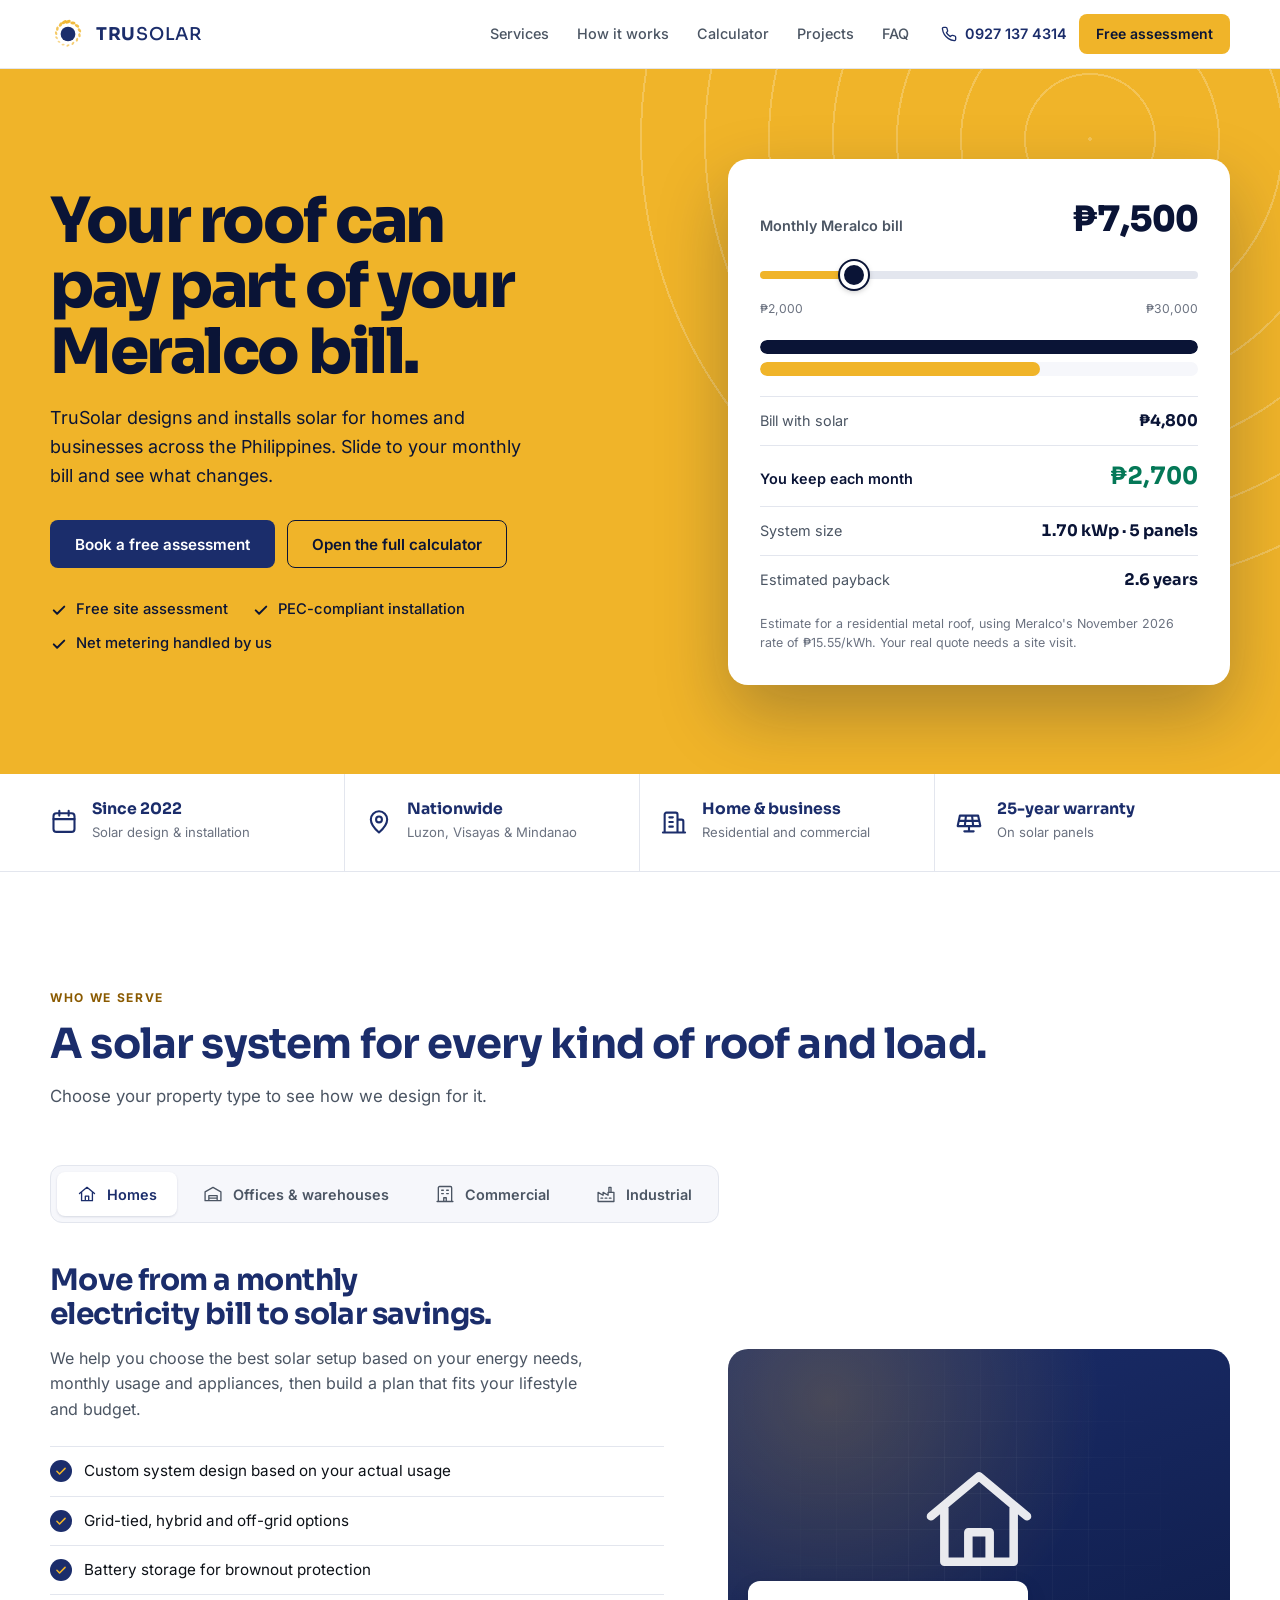
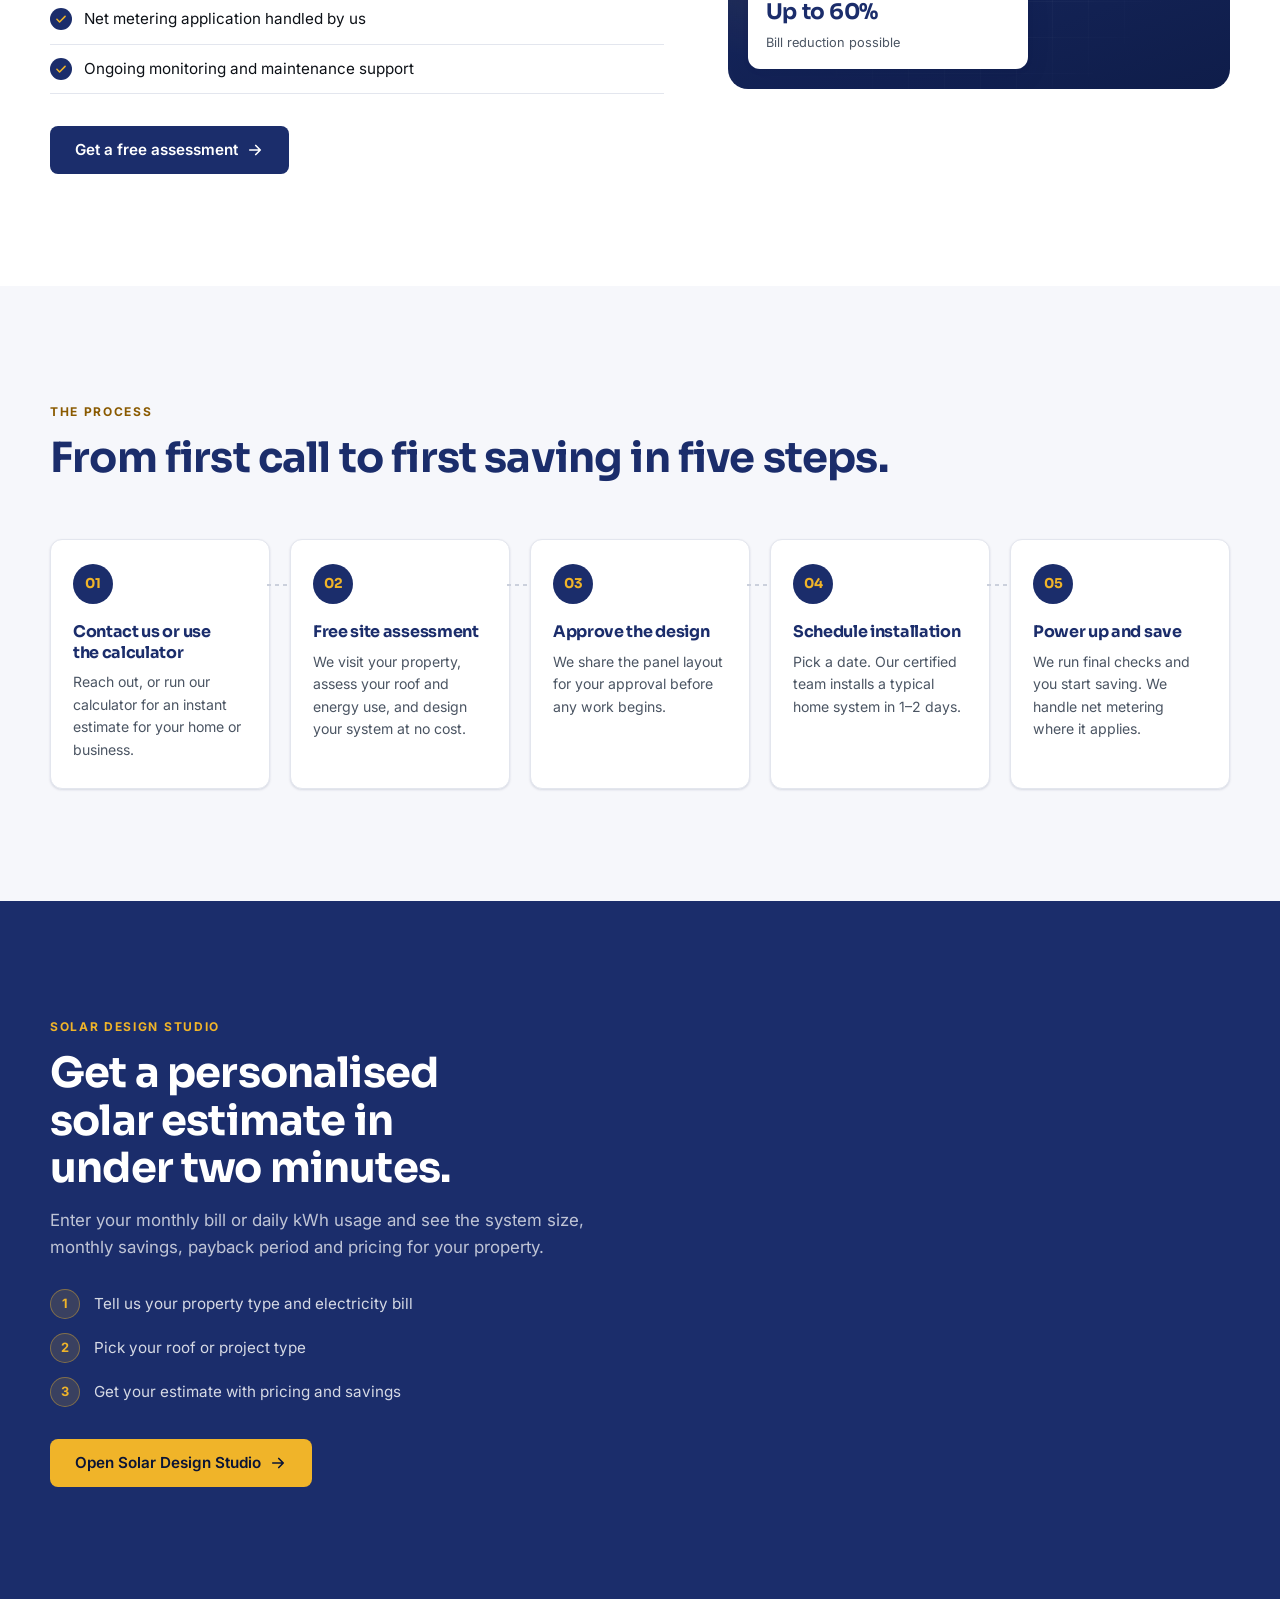
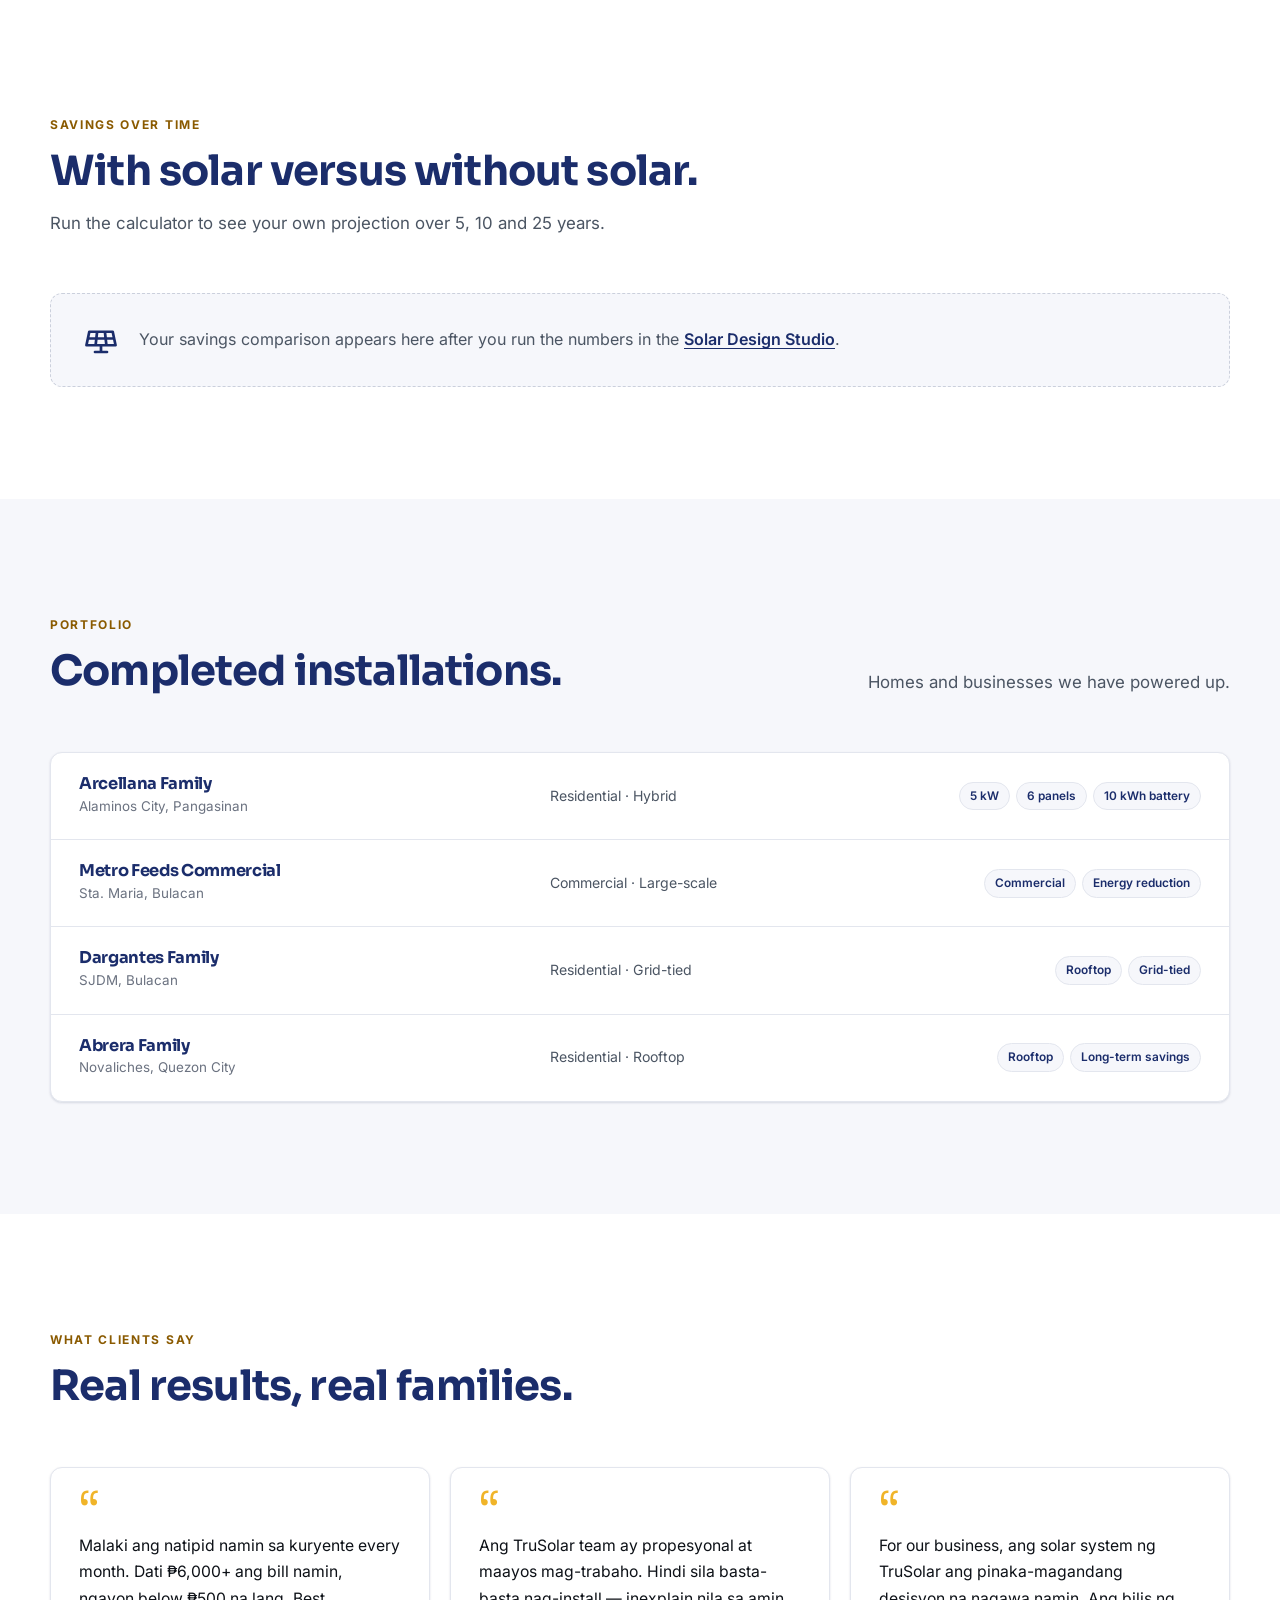
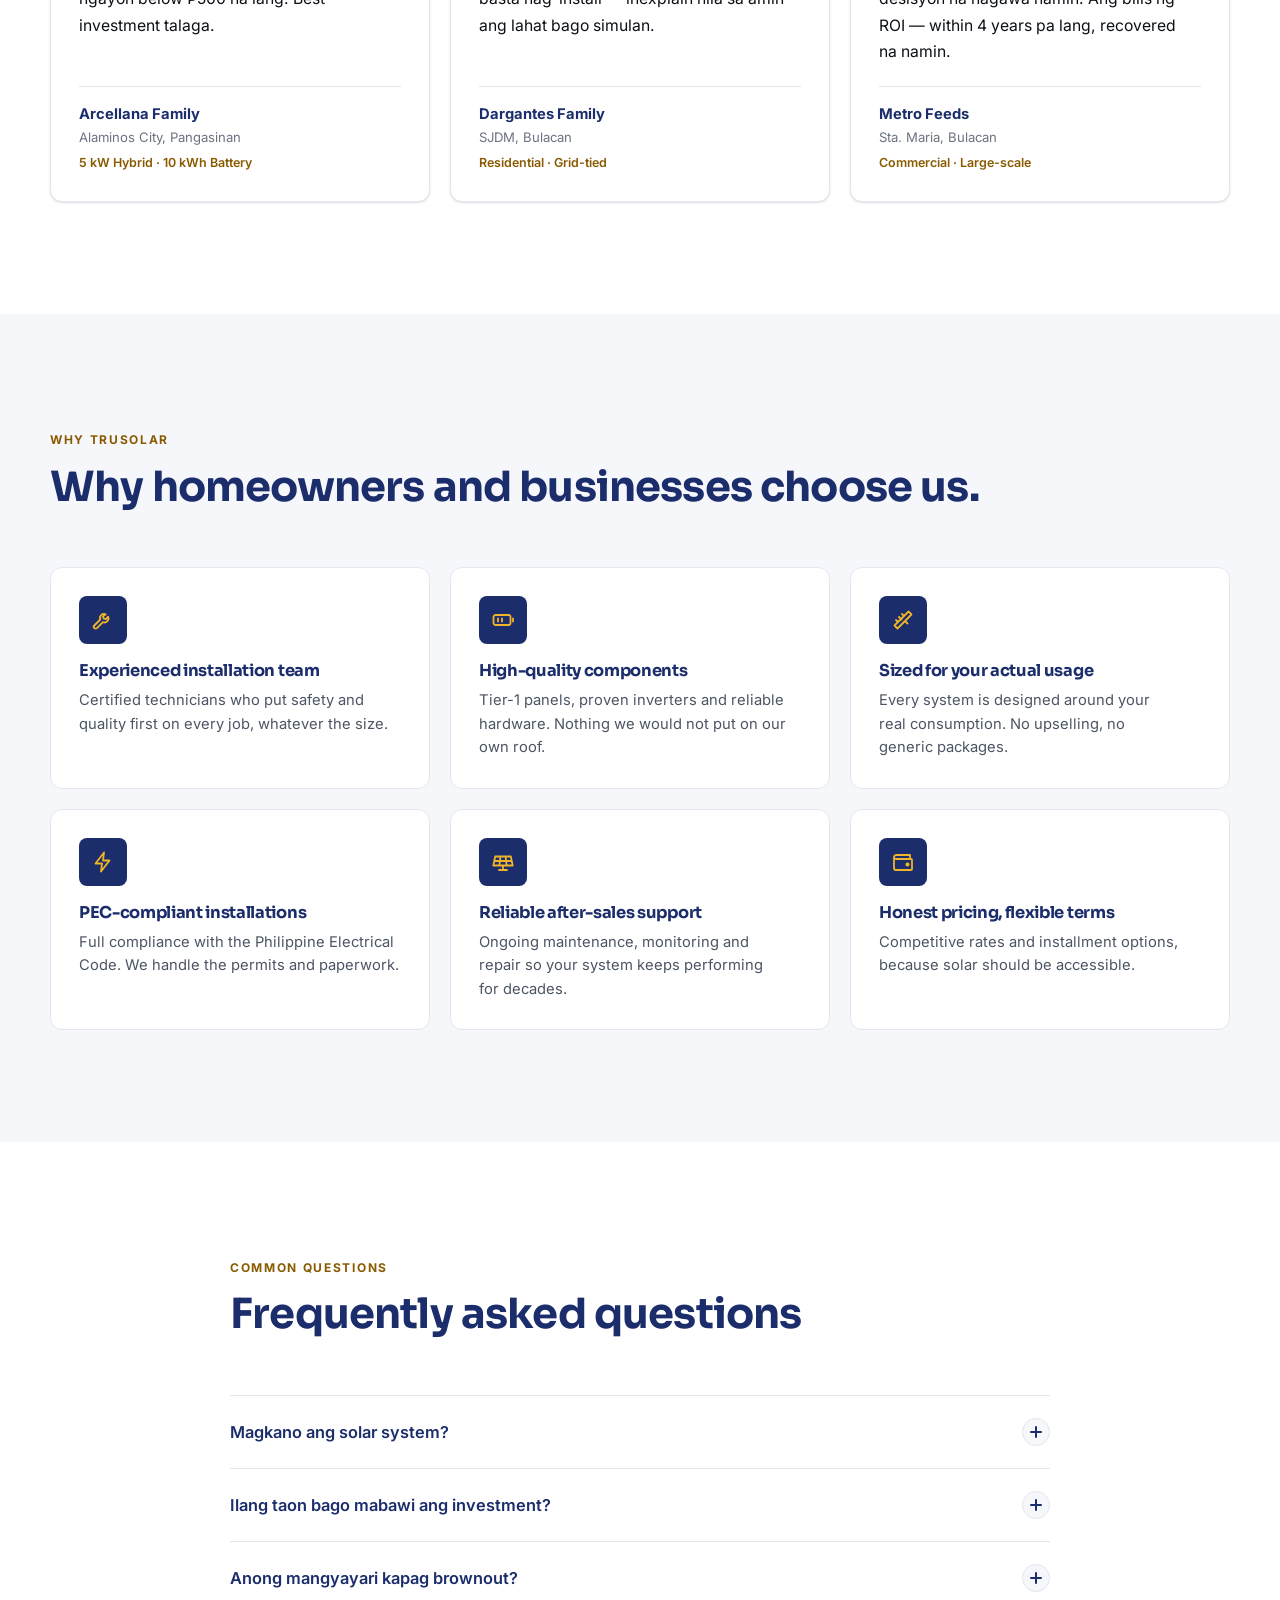
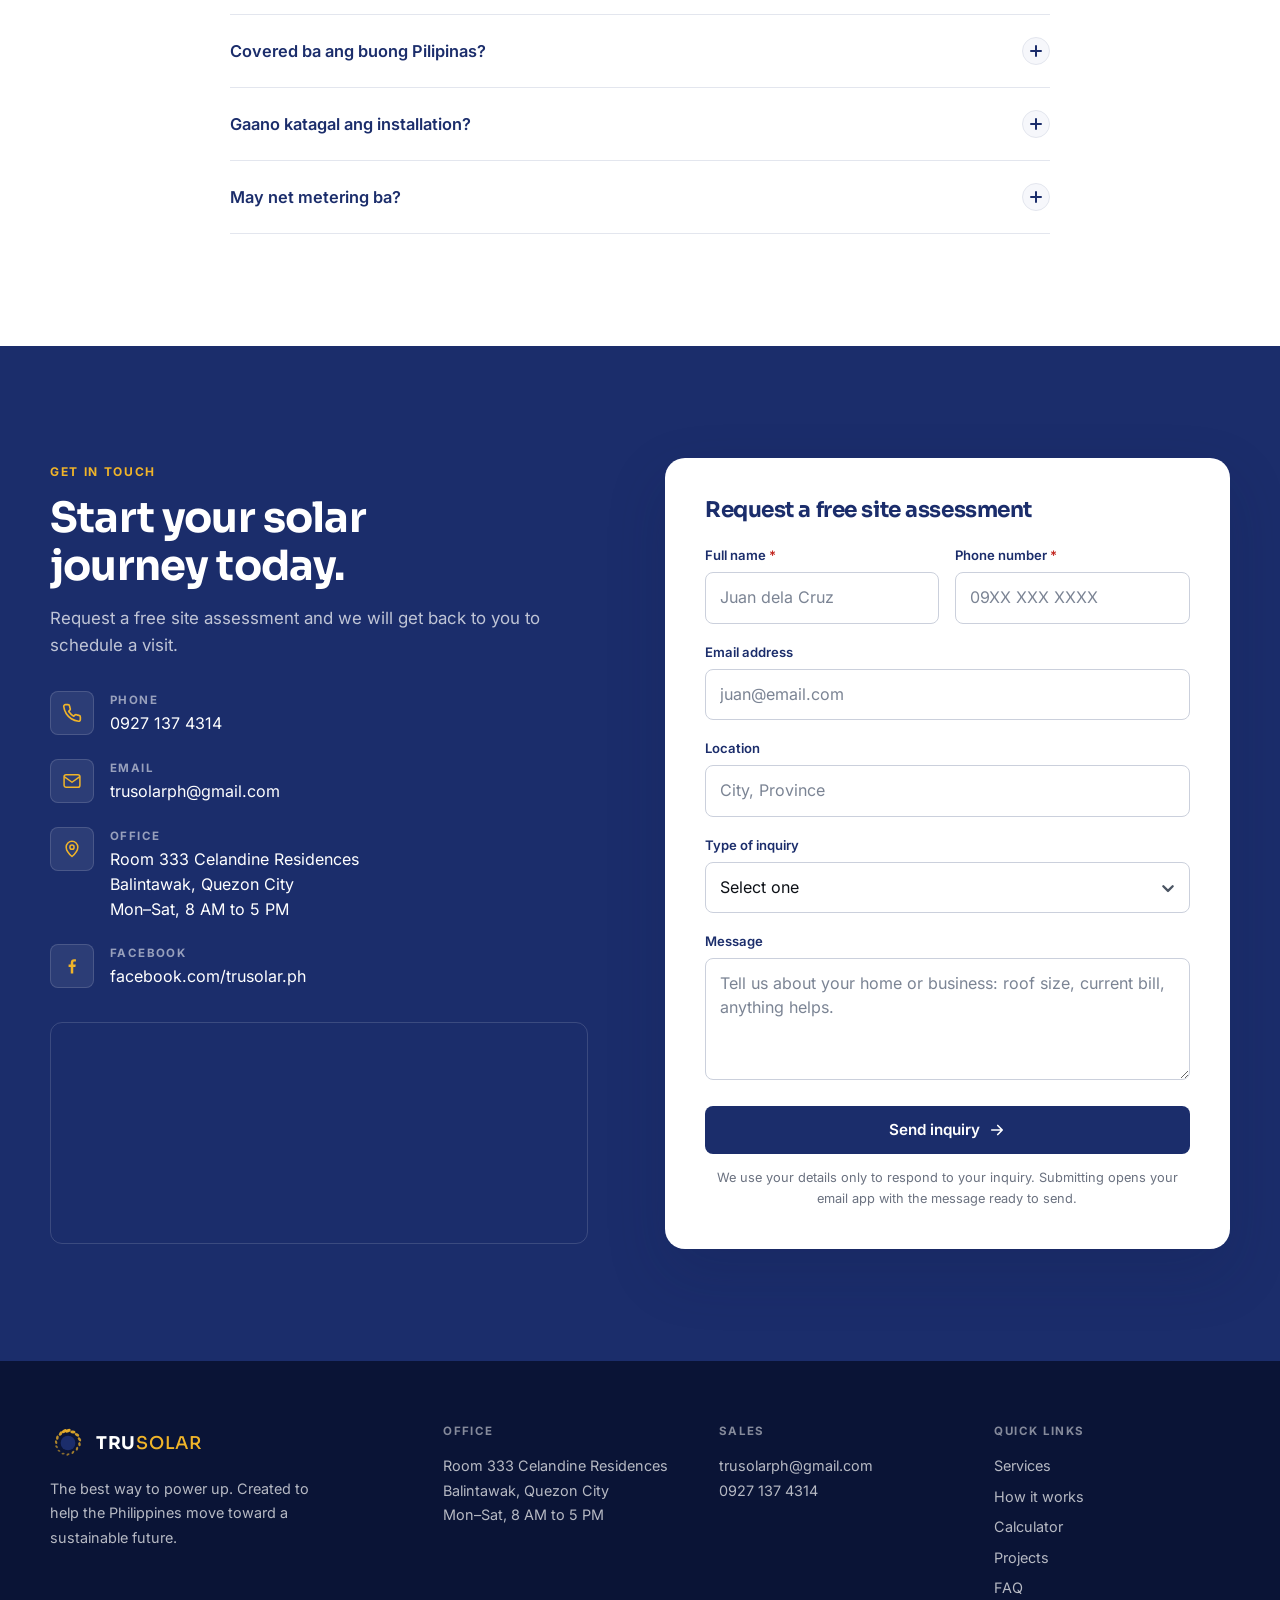
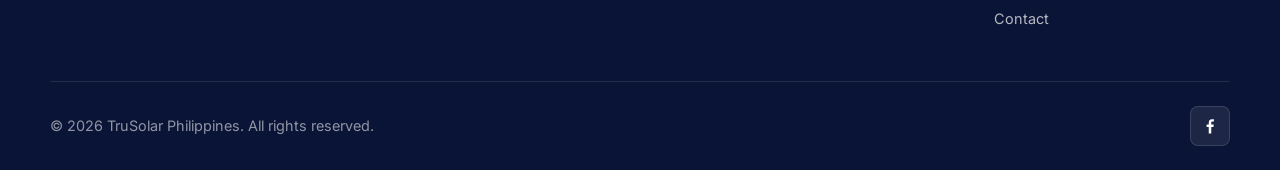
==== commit 3e878516: "Add customizable panels and battery; re-base pricing on PH market ranges - Calculator: "Customize yo" ====
--- a/index.html
+++ b/index.html
@@ -414,8 +414,8 @@
       <h2 class="section-title">Frequently asked questions</h2>
     </div>
     <div class="faq__list">
-      <details class="faq__item"><summary lang="tl">Magkano ang solar system?</summary><div class="faq__answer" lang="tl"><p>Depende sa laki ng system. Sa average na bahay na gumagamit ng 20 kWh/day, ang 4–5 kWp system ay tinatayang ₱270,000–₱340,000 (estimate lamang). Libre ang site assessment namin para malaman ang exact na quote para sa inyong tahanan.</p></div></details>
-      <details class="faq__item"><summary lang="tl">Ilang taon bago mabawi ang investment?</summary><div class="faq__answer" lang="tl"><p>Sa karamihan ng residential installations, ang tinatayang payback period ay 3–5 taon, depende sa laki ng bill at kung gaano karami ang magagamit mo sa araw. Pagkatapos noon, essentially libre na ang iyong kuryente — at ang mga panels ay tumatagal ng 25+ taon.</p></div></details>
+      <details class="faq__item"><summary lang="tl">Magkano ang solar system?</summary><div class="faq__answer" lang="tl"><p>Depende sa laki ng system. Sa average na bahay na gumagamit ng 20 kWh/day, ang 4–5 kWp grid-tied system ay tinatayang ₱200,000–₱260,000. Kapag may battery backup, mas mataas ito (tinatayang ₱30,000 kada kWh ng battery). Estimate lamang ito. Libre ang site assessment namin para malaman ang exact na quote para sa inyong tahanan.</p></div></details>
+      <details class="faq__item"><summary lang="tl">Ilang taon bago mabawi ang investment?</summary><div class="faq__answer" lang="tl"><p>Sa karamihan ng residential installations, ang tinatayang payback period ay 2.5–4 na taon, depende sa laki ng bill at kung gaano karami ang magagamit mo sa araw. Pagkatapos noon, essentially libre na ang iyong kuryente — at ang mga panels ay tumatagal ng 25+ taon.</p></div></details>
       <details class="faq__item"><summary lang="tl">Anong mangyayari kapag brownout?</summary><div class="faq__answer" lang="tl"><p>Grid-tied systems ay nag-o-off din kapag brownout para sa safety ng linemen. Hybrid systems na may battery storage ay nagbibigay ng kuryente kahit brownout — ito ang recommended para sa mas mataas na proteksyon.</p></div></details>
       <details class="faq__item"><summary lang="tl">Covered ba ang buong Pilipinas?</summary><div class="faq__answer" lang="tl"><p>Oo, nagse-serve kami nationwide. Ang aming main operations ay nasa Quezon City, pero nagtatrabaho kami sa buong Luzon, Visayas, at Mindanao.</p></div></details>
       <details class="faq__item"><summary lang="tl">Gaano katagal ang installation?</summary><div class="faq__answer" lang="tl"><p>Ang karaniwang residential installation ay tatagal ng 1–2 araw. Ang mas malalaking commercial projects ay maaaring 3–7 araw depende sa laki. Gagawin naming maayos at malinis ang trabaho.</p></div></details>
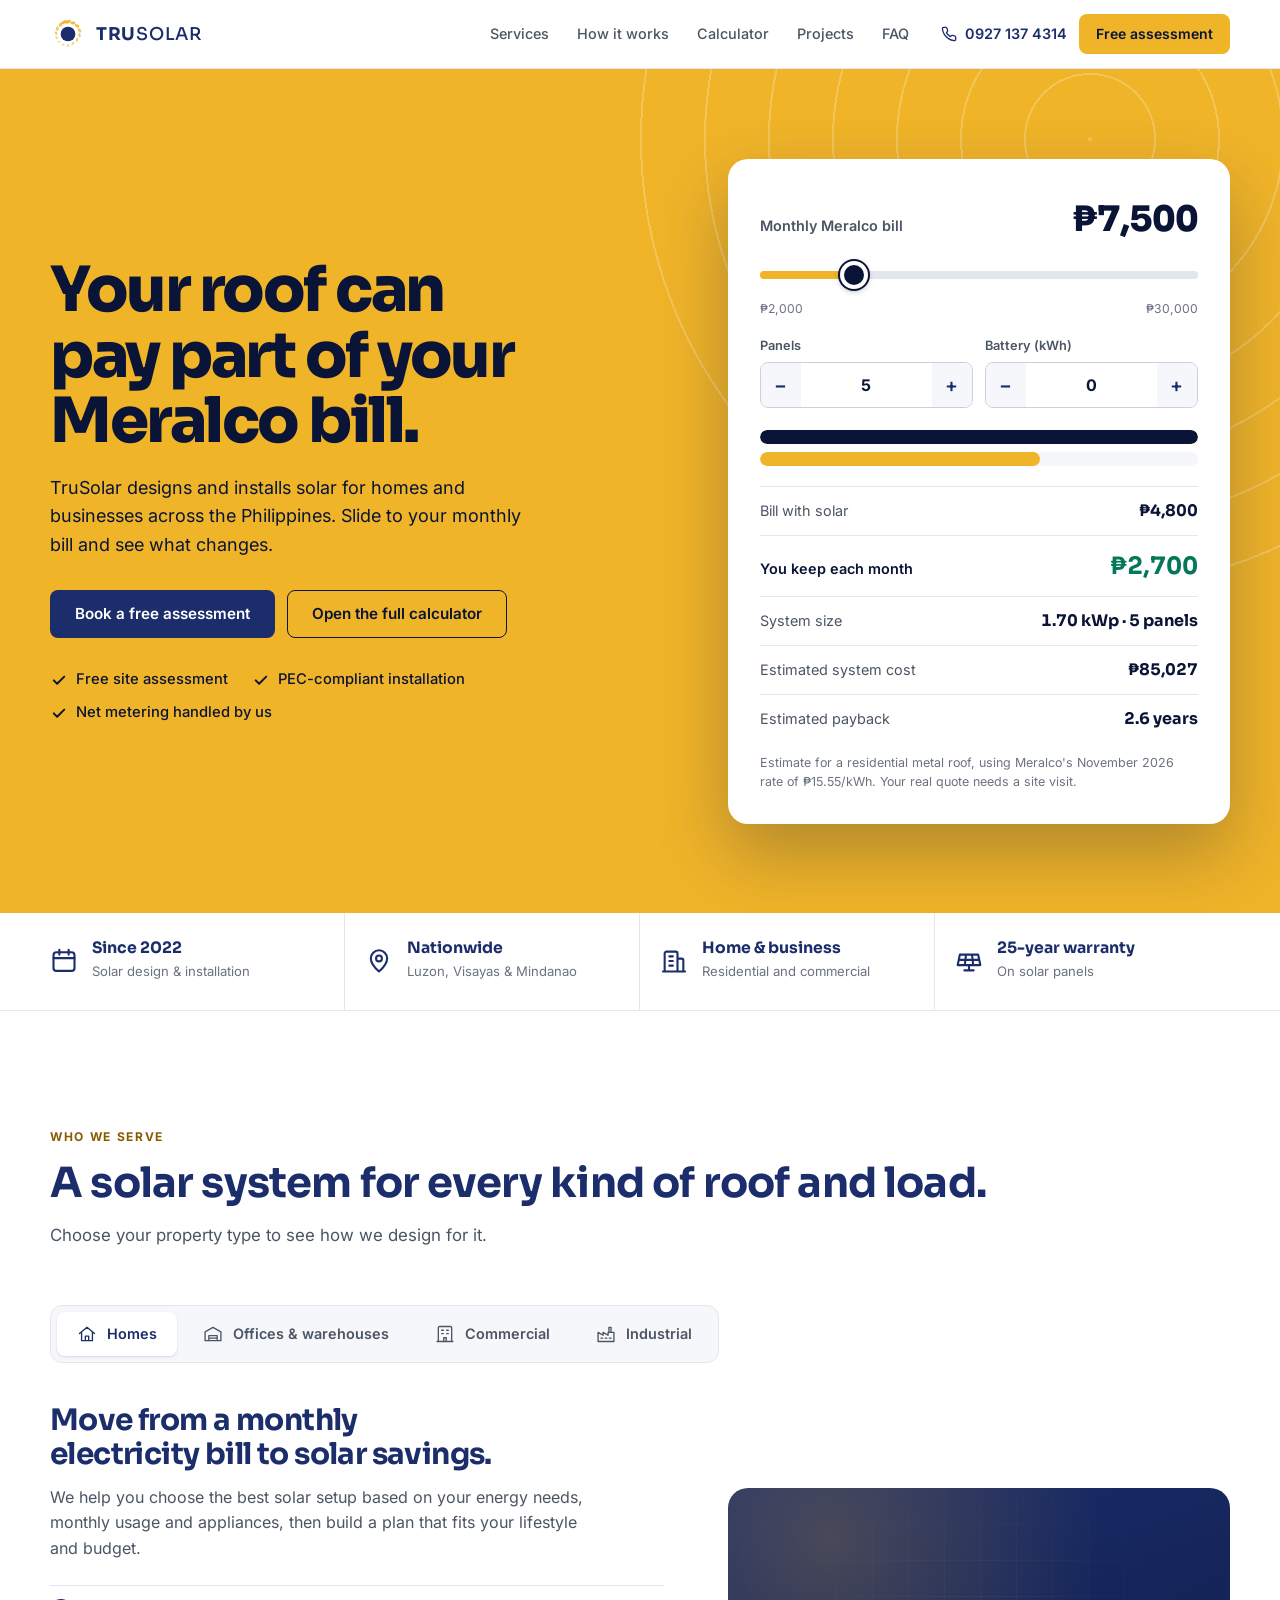
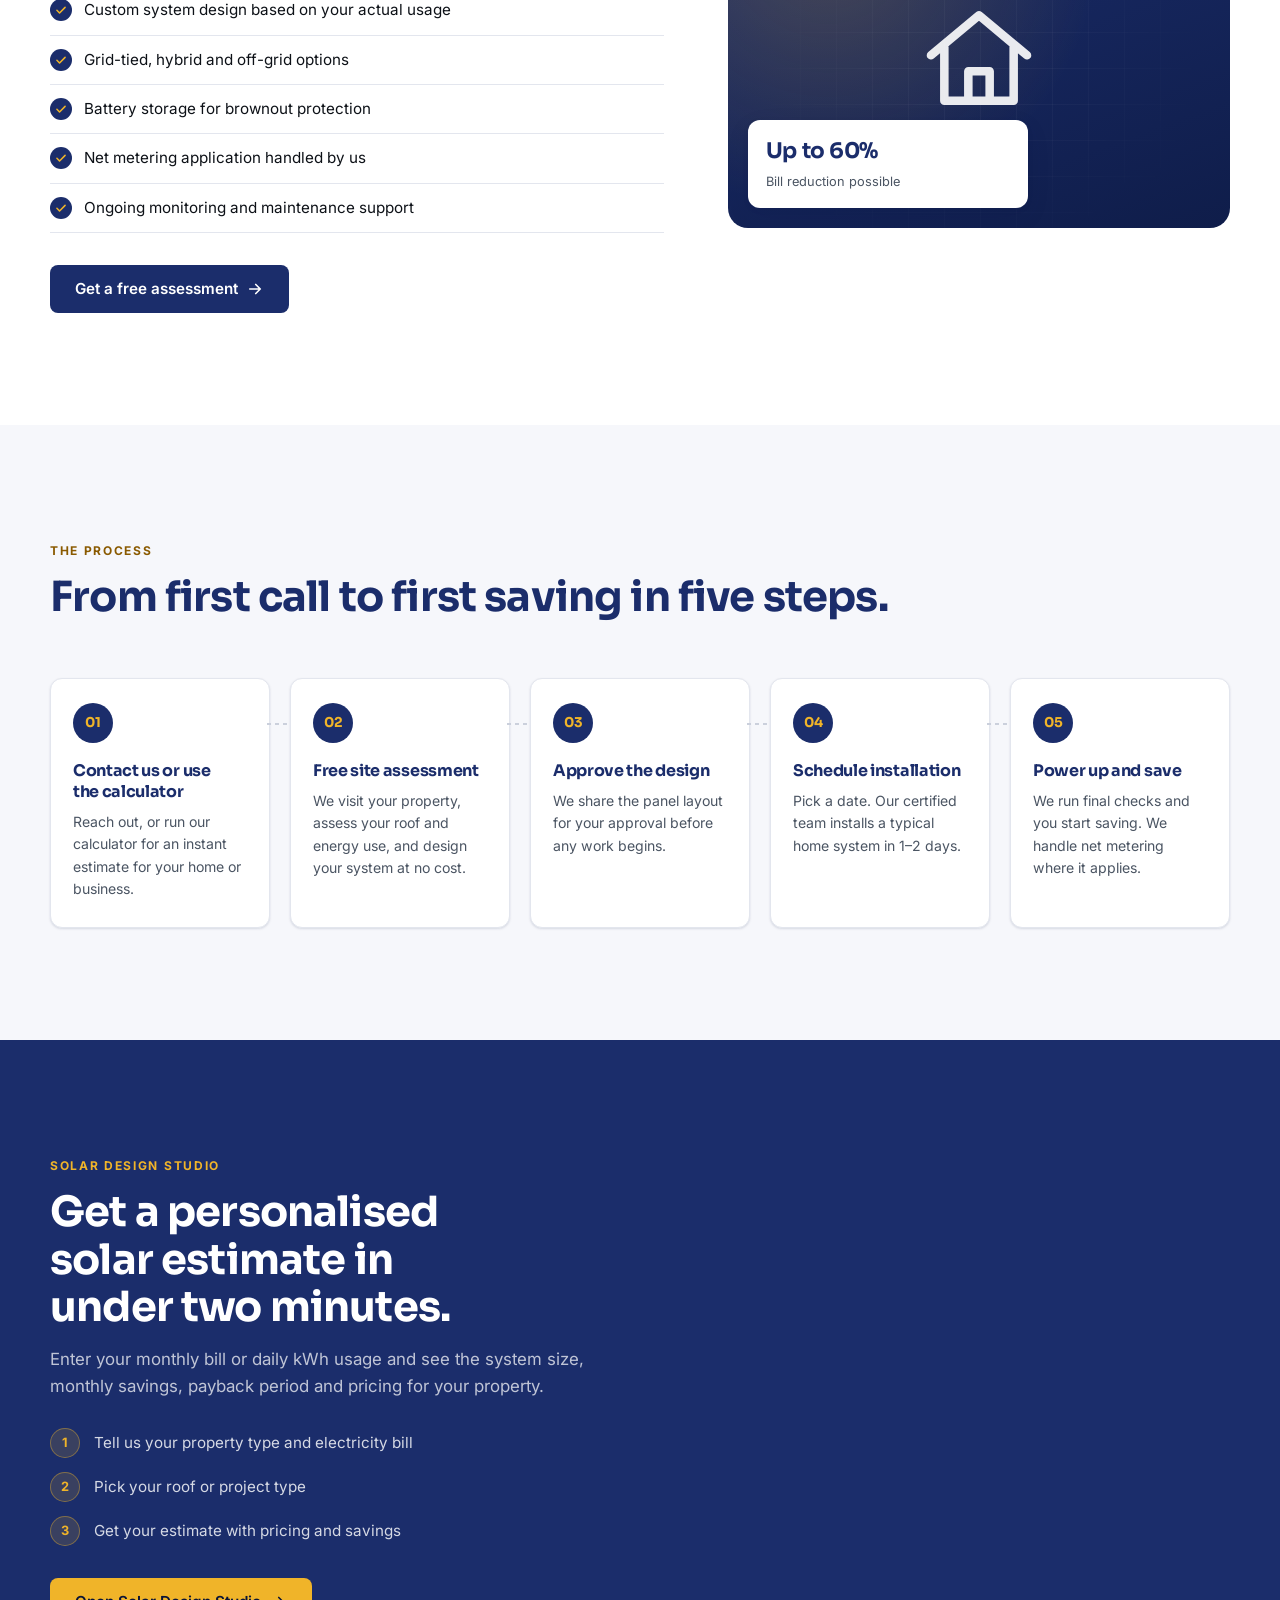
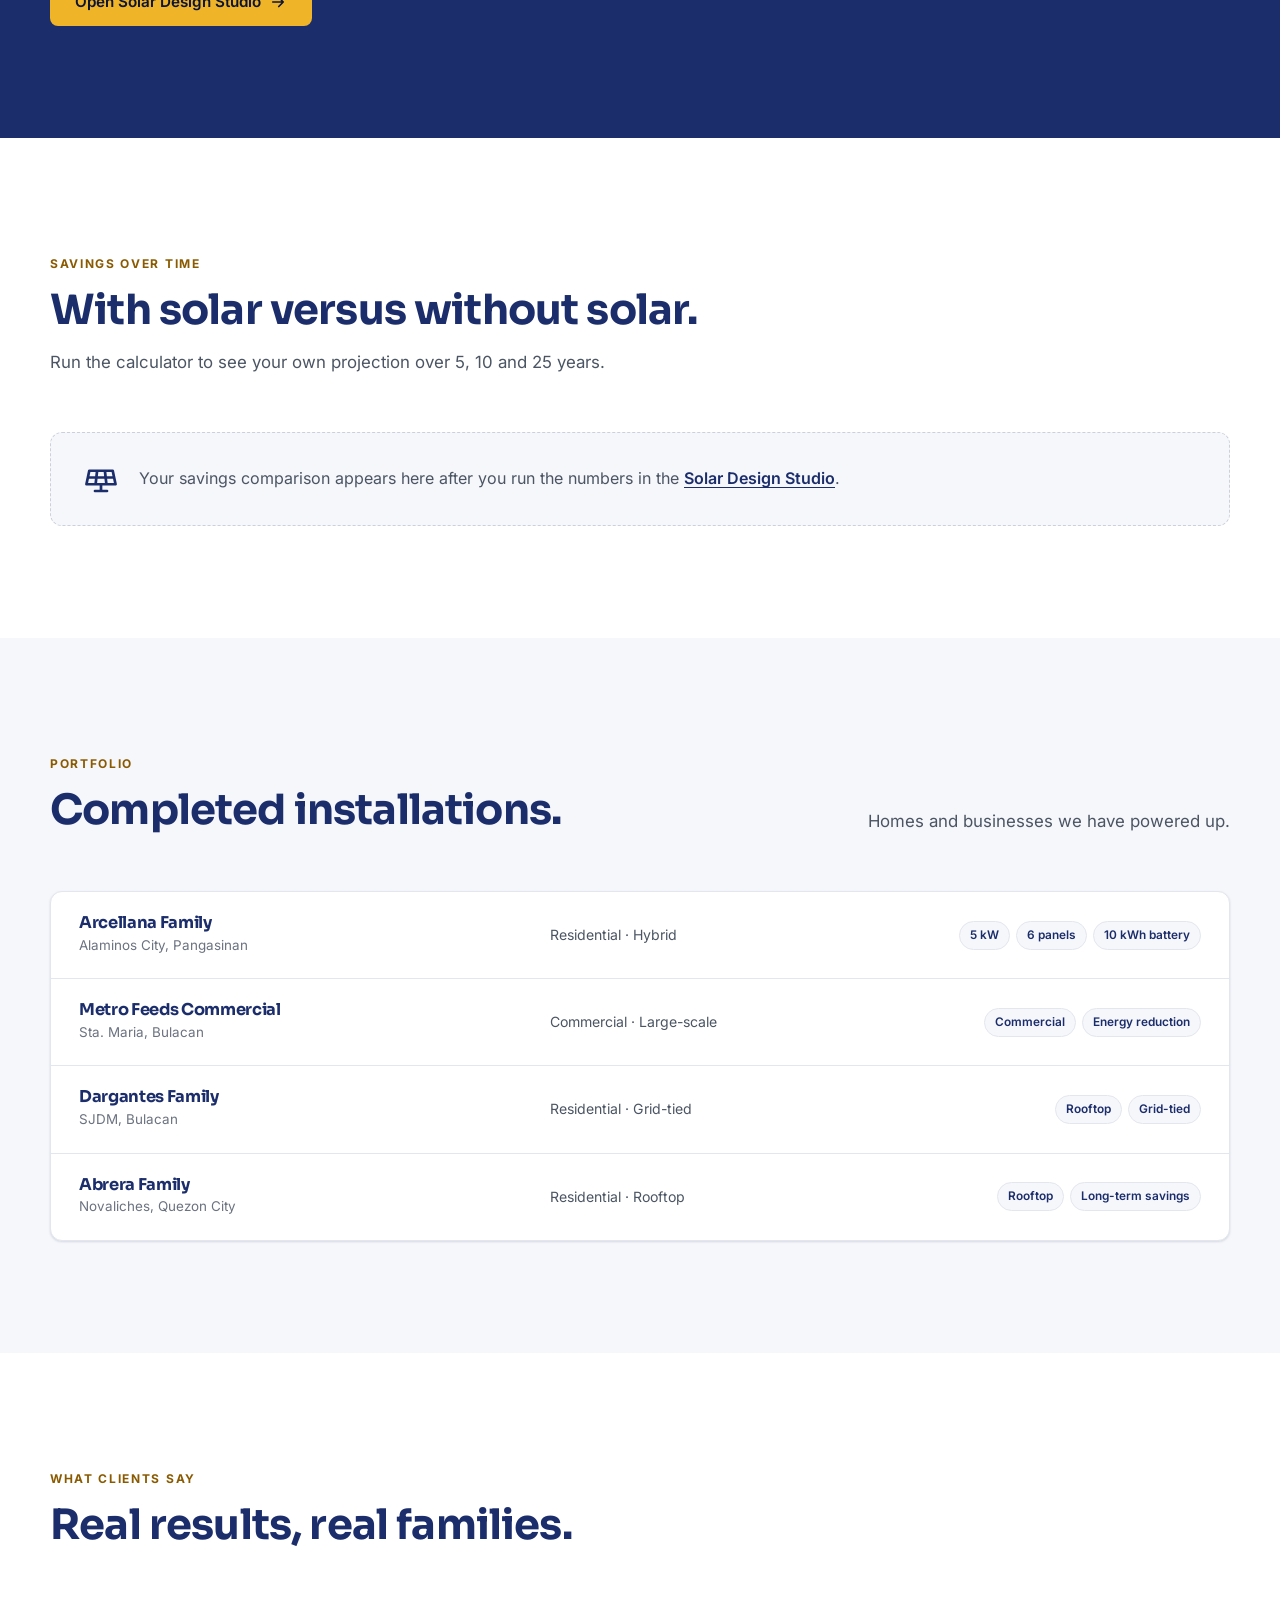
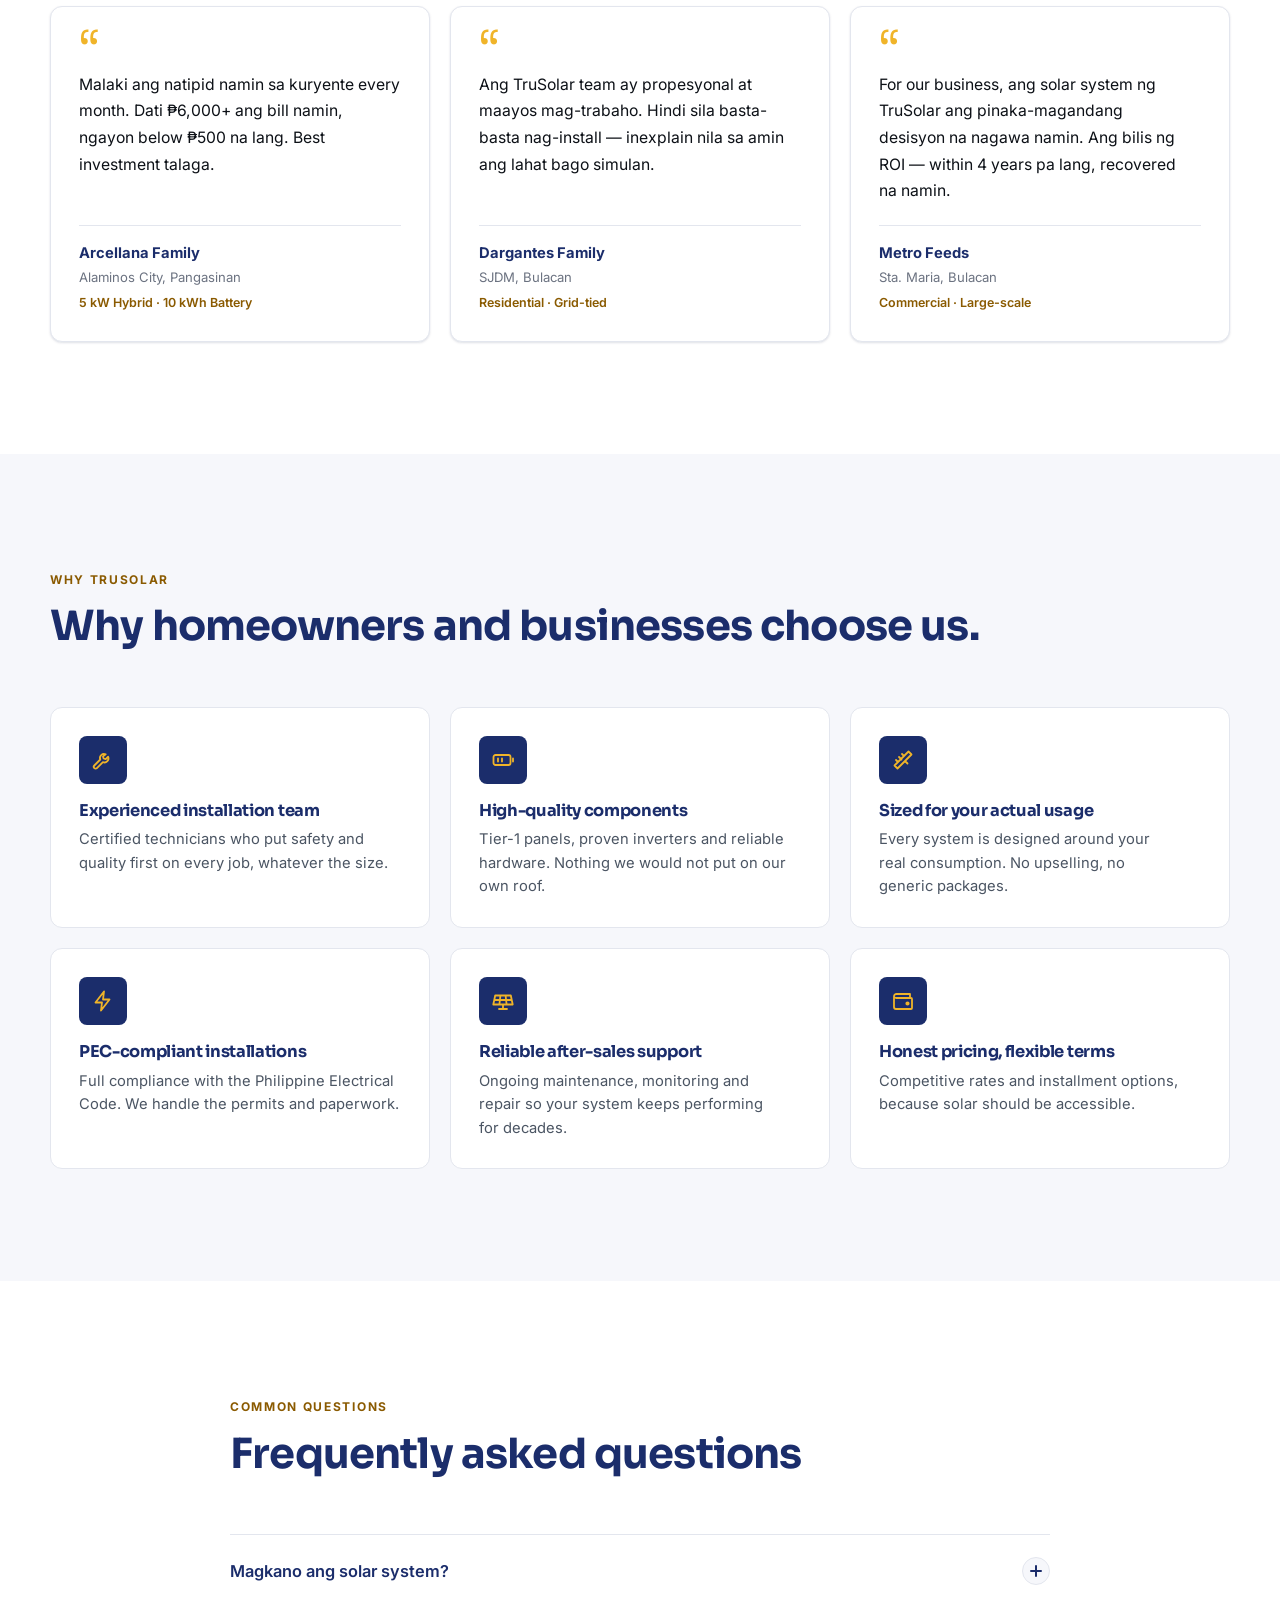
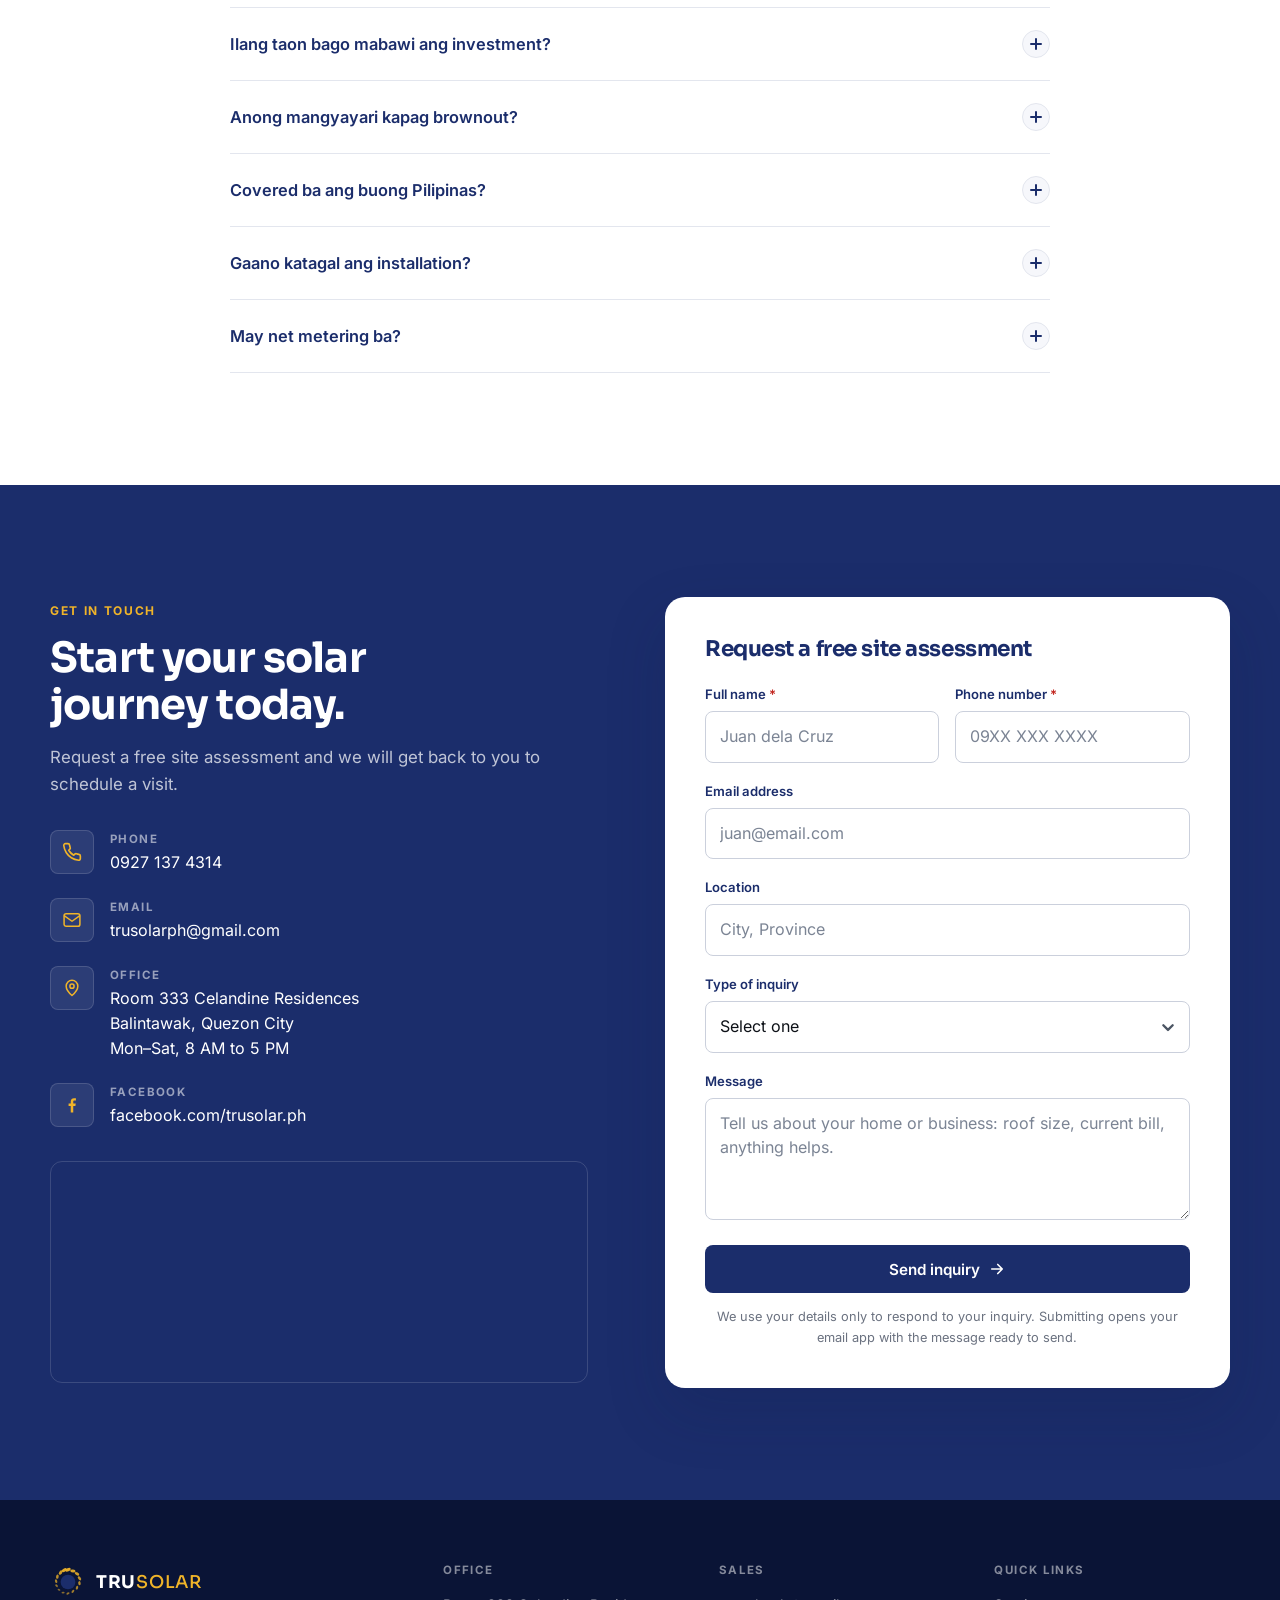
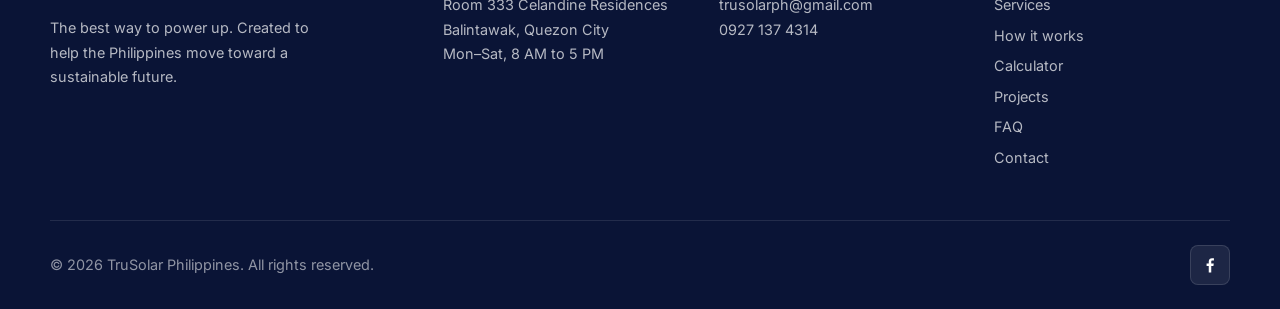
==== commit 249f9f95: "Add panel and battery controls to the homepage hero estimate - Panels and battery steppers in the he" ====
--- a/index.html
+++ b/index.html
@@ -134,6 +134,25 @@
       <input id="bill-range" type="range" min="2000" max="30000" step="500" value="7500" aria-describedby="bill-note">
       <div class="bill__scale" aria-hidden="true"><span>₱2,000</span><span>₱30,000</span></div>
 
+      <div class="bill__custom">
+        <div class="bill__field">
+          <label for="bill-panels">Panels</label>
+          <div class="stepper">
+            <button type="button" id="bill-panels-minus" aria-label="Fewer panels">&minus;</button>
+            <input id="bill-panels" type="number" inputmode="numeric" min="1" max="200" step="1" value="5">
+            <button type="button" id="bill-panels-plus" aria-label="More panels">+</button>
+          </div>
+        </div>
+        <div class="bill__field">
+          <label for="bill-battery">Battery (kWh)</label>
+          <div class="stepper">
+            <button type="button" id="bill-battery-minus" aria-label="Smaller battery">&minus;</button>
+            <input id="bill-battery" type="number" inputmode="decimal" min="0" max="60" step="0.5" value="0">
+            <button type="button" id="bill-battery-plus" aria-label="Larger battery">+</button>
+          </div>
+        </div>
+      </div>
+
       <div class="bill__bars" aria-hidden="true">
         <div class="bill__bar"><i id="bar-before" style="width:100%"></i></div>
         <div class="bill__bar bill__bar--after"><i id="bar-after" style="width:55%"></i></div>
@@ -143,7 +162,8 @@
         <div><dt>Bill with solar</dt><dd id="bill-after">₱4,125</dd></div>
         <div class="bill__row--key"><dt>You keep each month</dt><dd id="bill-save">₱3,375</dd></div>
         <div><dt>System size</dt><dd id="bill-kwp">1.70 kWp · 5 panels</dd></div>
-        <div><dt>Estimated payback</dt><dd id="bill-payback">2.8 years</dd></div>
+        <div><dt>Estimated system cost</dt><dd id="bill-cost">₱85,027</dd></div>
+        <div><dt>Estimated payback</dt><dd id="bill-payback">2.6 years</dd></div>
       </dl>
       <p class="bill__note" id="bill-note">Estimate for a residential metal roof, using Meralco's November 2026 rate of ₱15.55/kWh. Your real quote needs a site visit.</p>
     </form>
--- a/css/landing.css
+++ b/css/landing.css
@@ -313,3 +313,13 @@
   .site-footer__top{grid-template-columns:1fr;gap:32px}
   .site-footer__bottom{flex-direction:column;gap:16px;text-align:center}
 }
+
+.bill__custom{display:grid;grid-template-columns:1fr 1fr;gap:12px;margin-top:18px}
+.bill__field label{display:block;font-size:.8rem;font-weight:600;color:var(--muted);margin-bottom:6px}
+.bill .stepper{display:flex;align-items:center;border:1px solid var(--line-strong);border-radius:var(--radius-sm);overflow:hidden;background:var(--white)}
+.bill .stepper button{width:40px;height:44px;border:0;background:var(--surface);font-size:1.2rem;font-weight:600;color:var(--navy);cursor:pointer;flex-shrink:0}
+.bill .stepper button:hover{background:var(--line)}
+.bill .stepper input{width:100%;min-width:0;height:44px;border:0;text-align:center;font:inherit;font-weight:700;color:var(--navy-950);-moz-appearance:textfield}
+.bill .stepper input::-webkit-outer-spin-button,.bill .stepper input::-webkit-inner-spin-button{-webkit-appearance:none;margin:0}
+.bill .stepper:focus-within{outline:3px solid var(--navy);outline-offset:2px}
+.bill .stepper input:focus-visible{outline:0}
